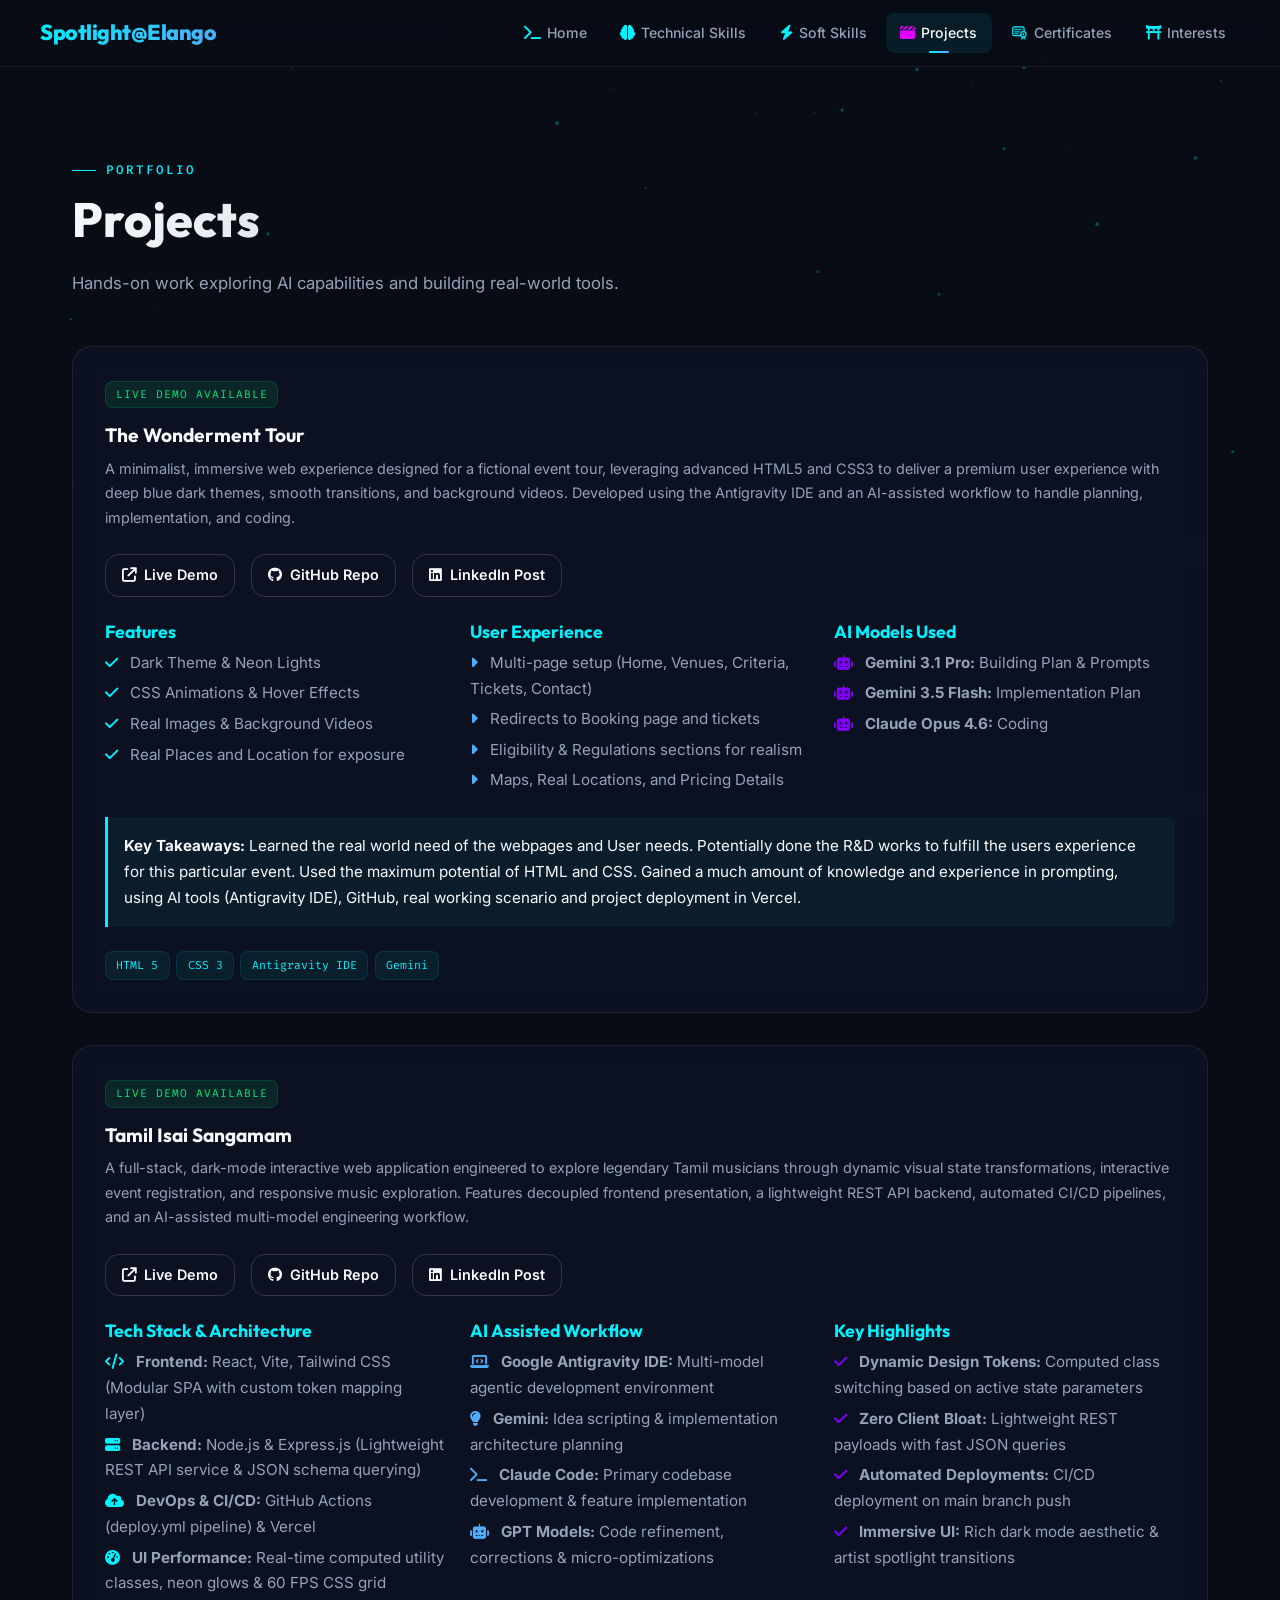
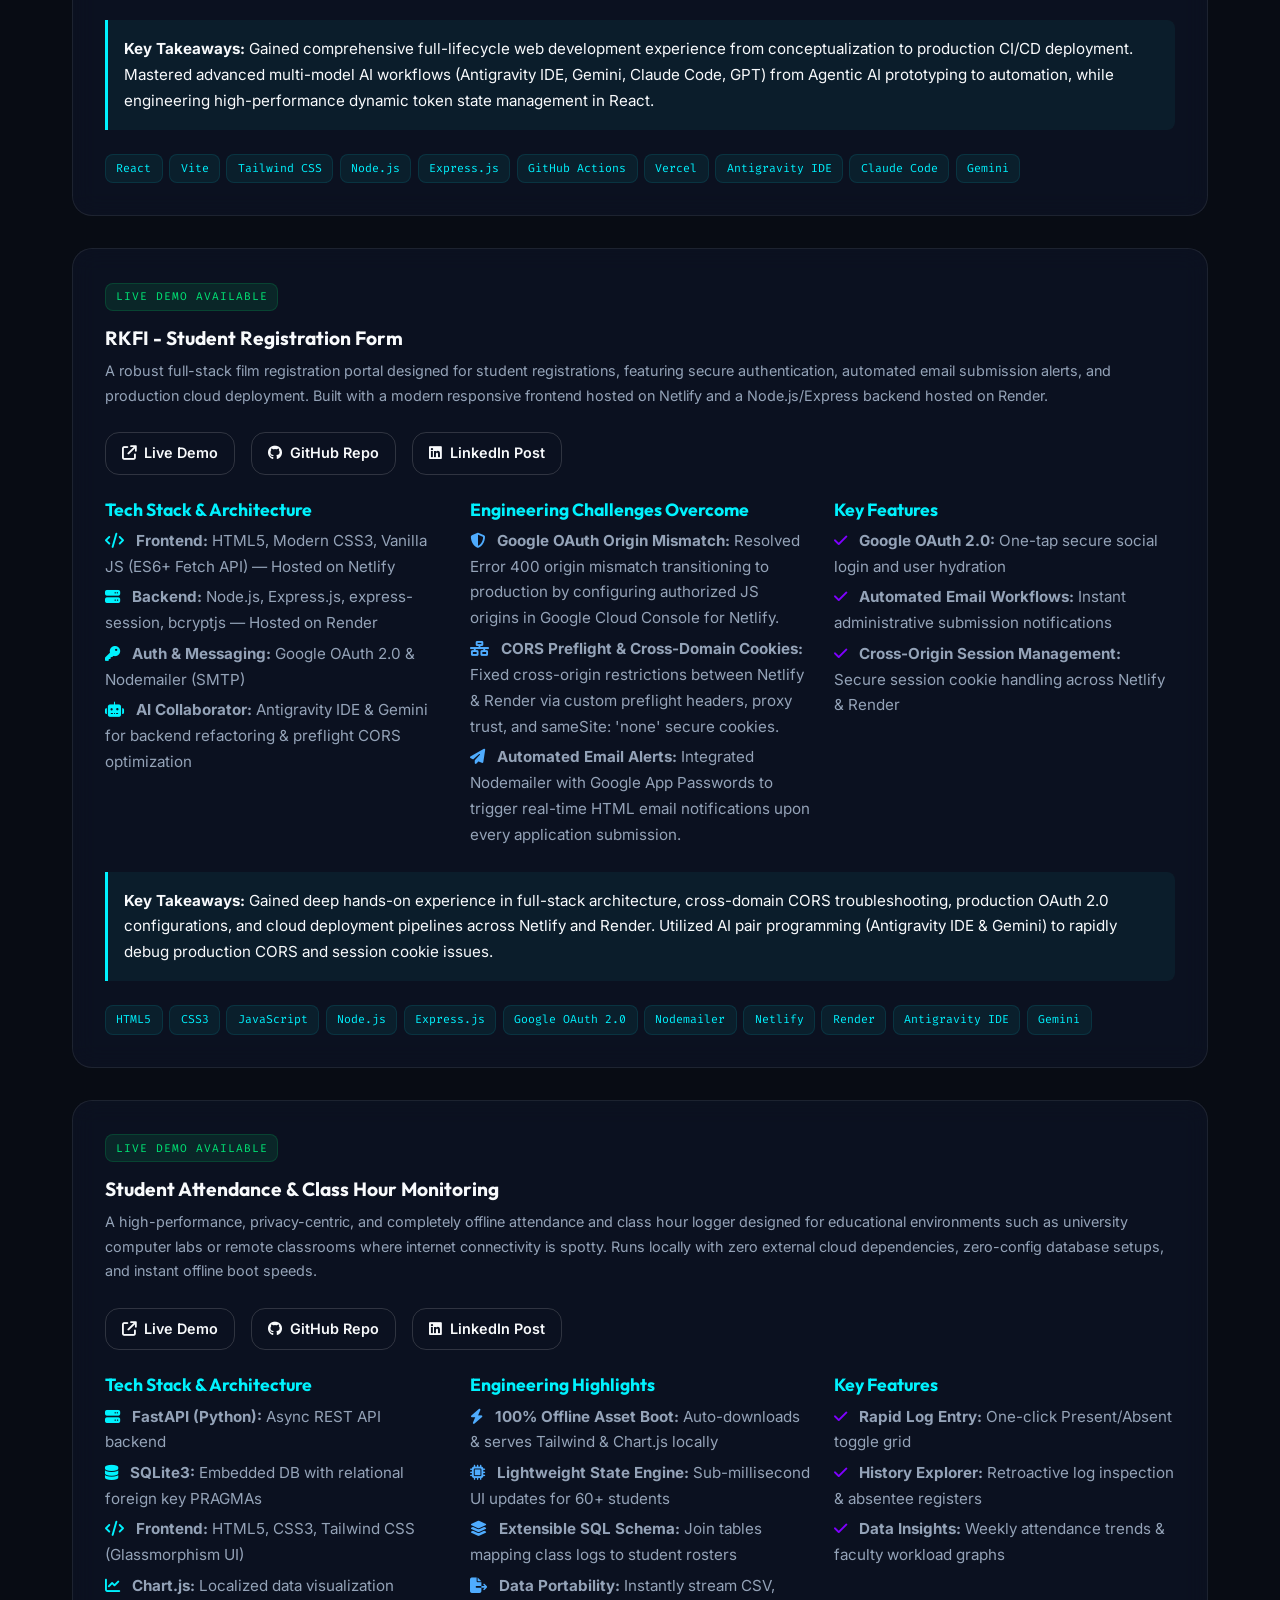
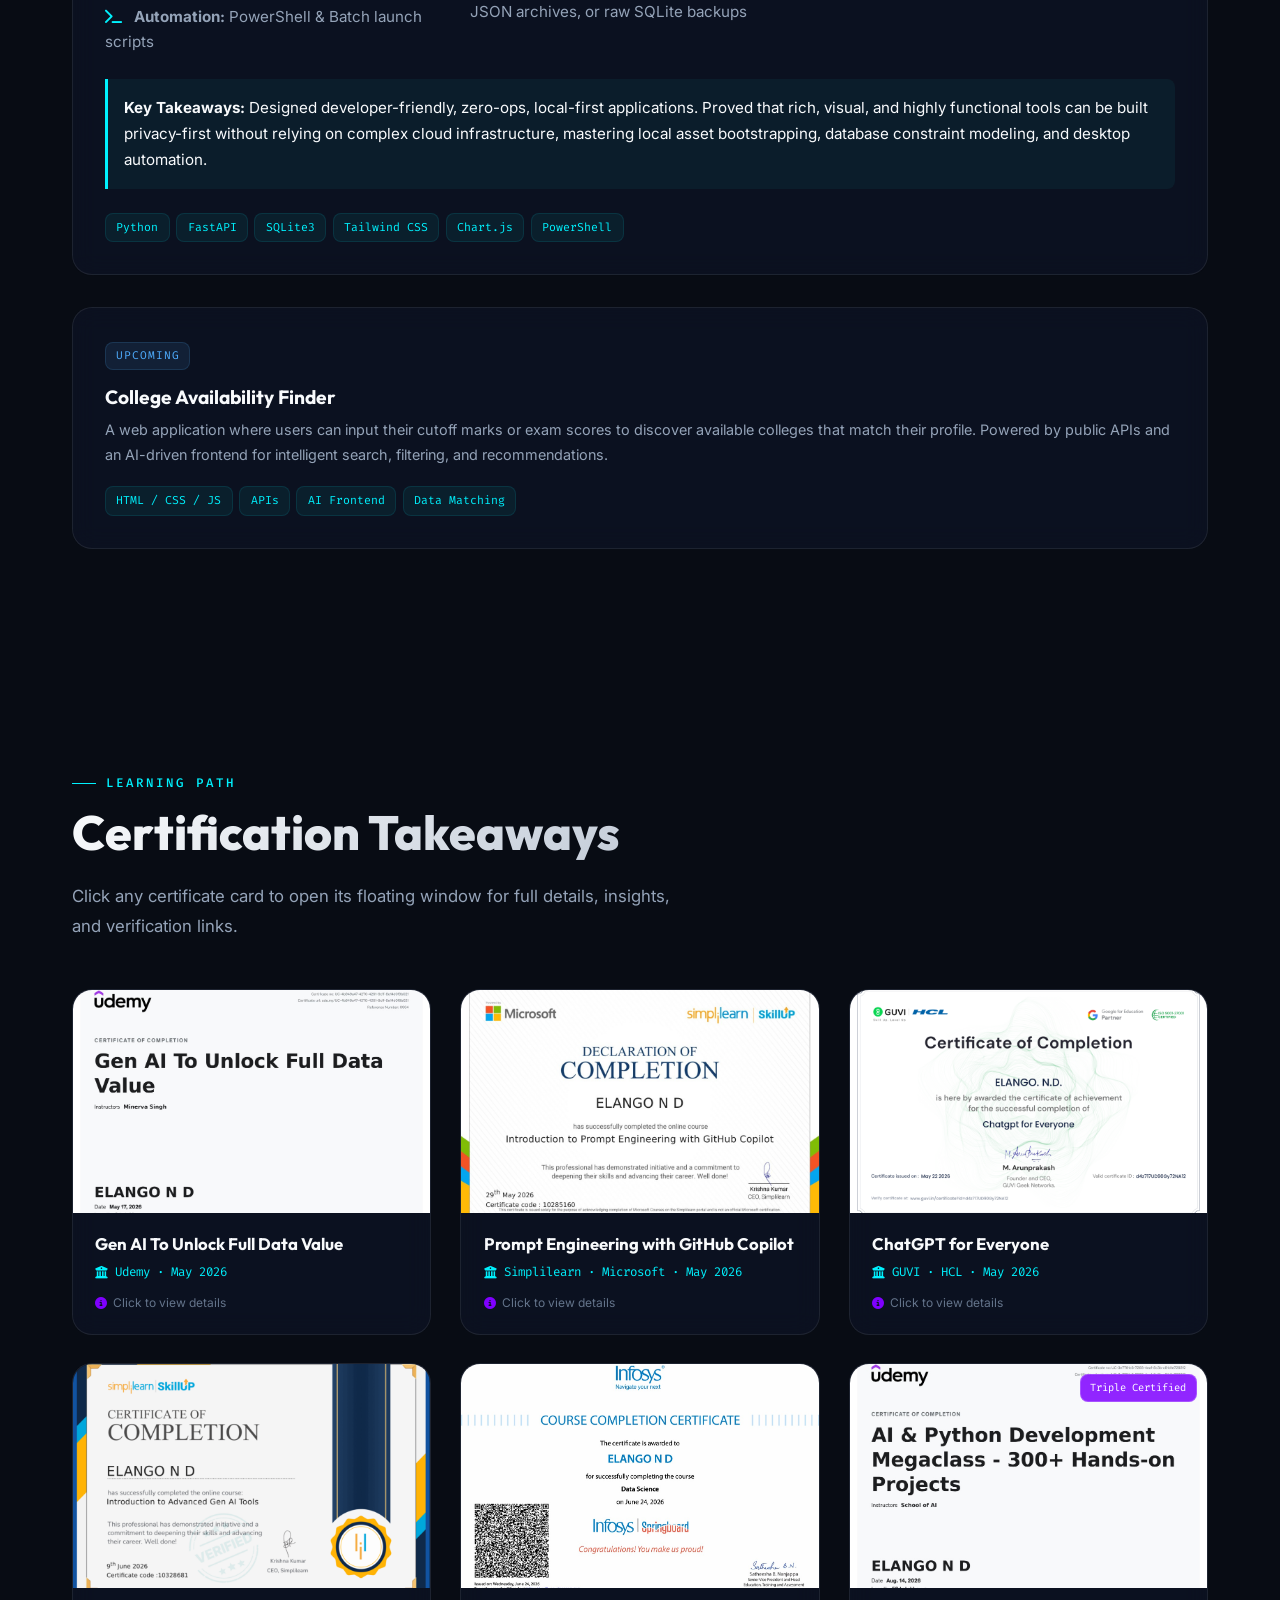
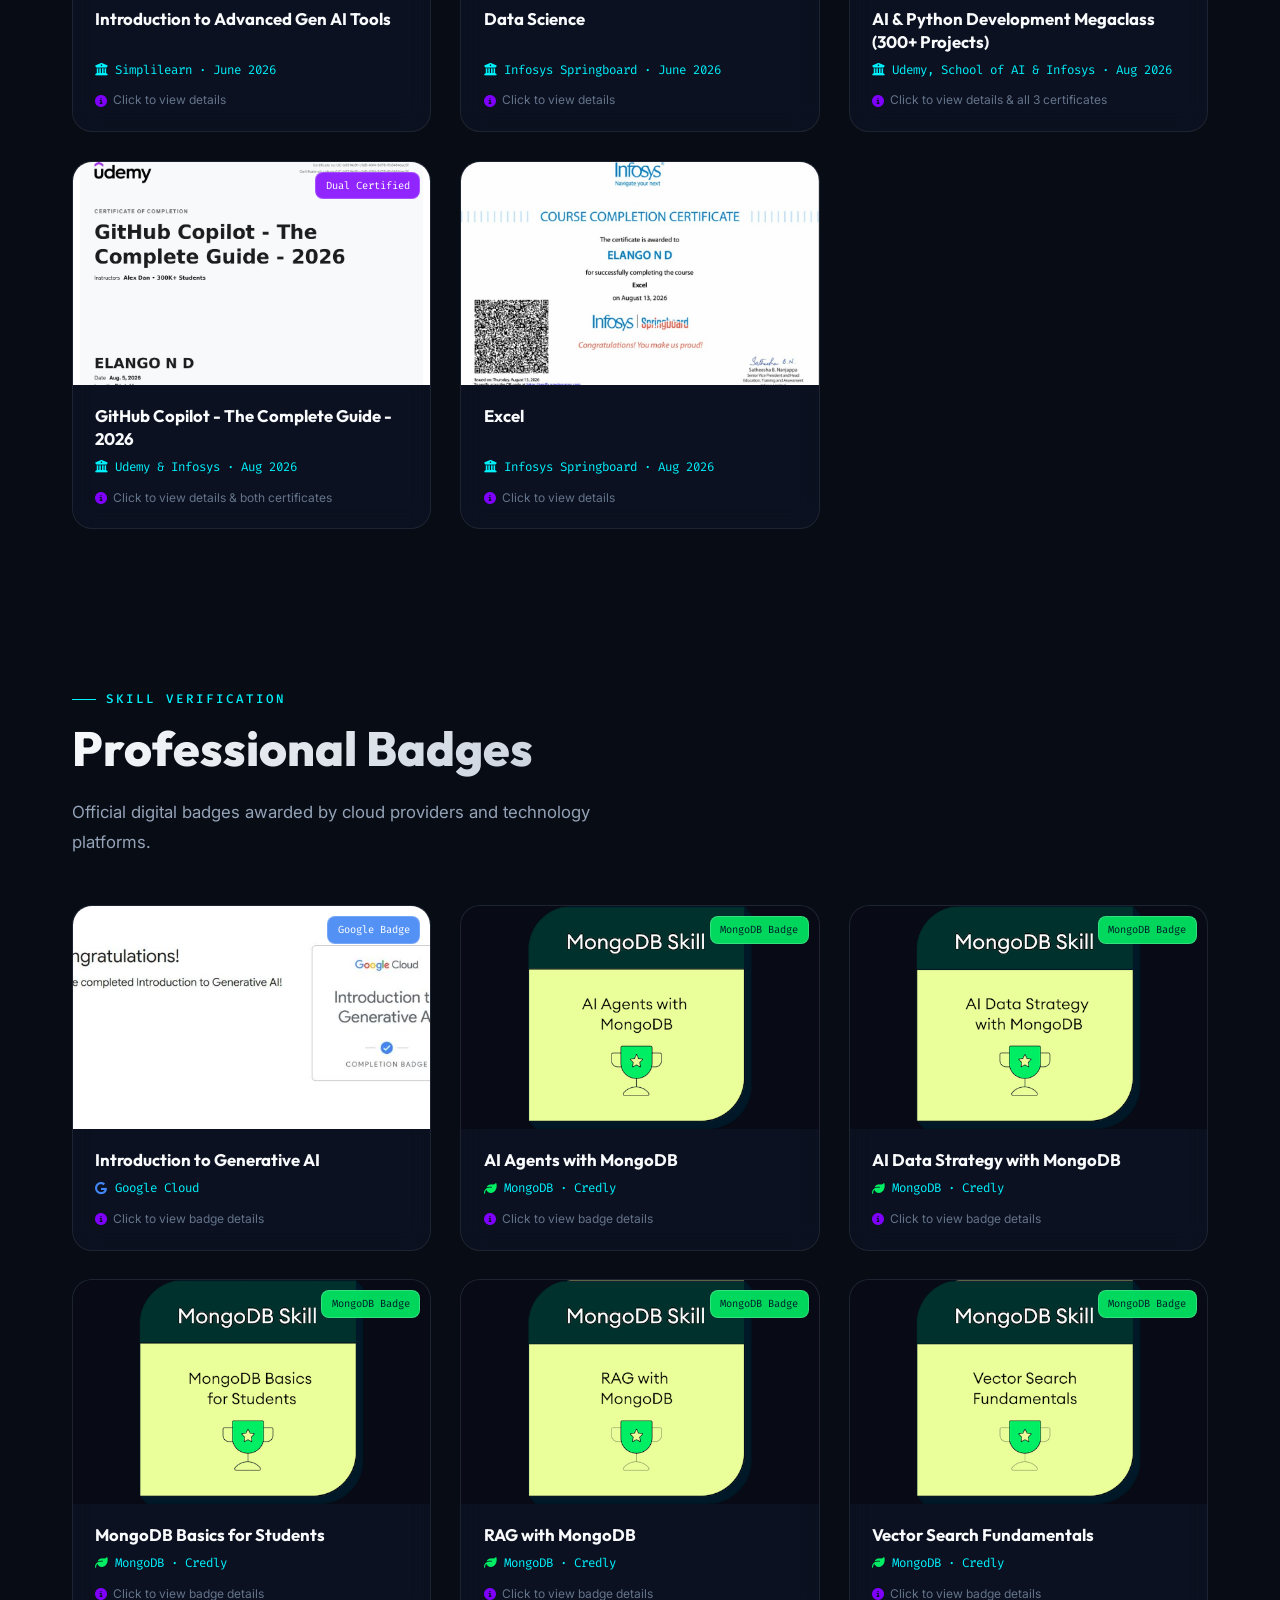
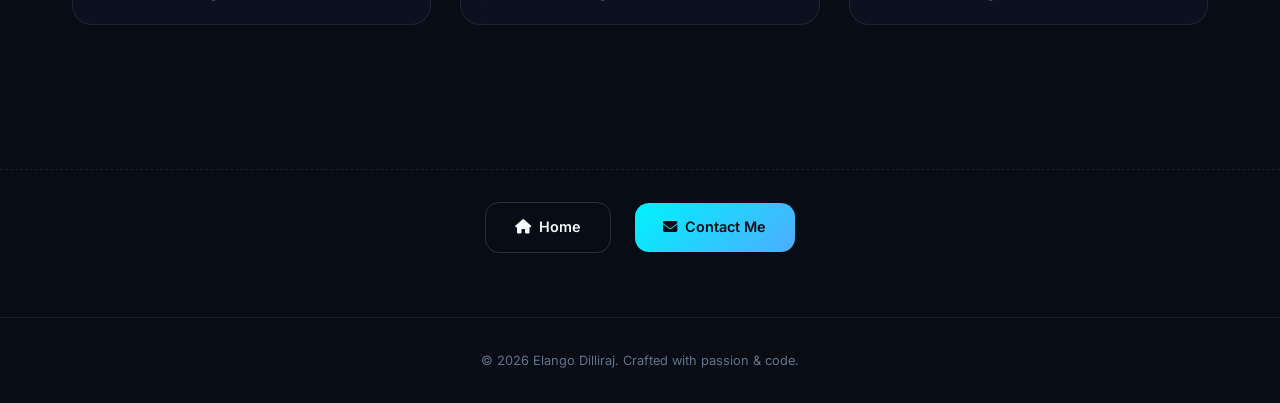
==== certifications-projects.html @ 736647d7 "Added Certifacte in the Navigation Bar" ====
<!DOCTYPE html>
<html lang="en">

<head>
  <meta charset="UTF-8" />
  <meta name="viewport" content="width=device-width, initial-scale=1.0" />
  <meta name="description"
    content="Projects and Certifications — Elango Dilliraj's AI projects and professional certification takeaways with practical implementation details." />
  <title>Projects & Certifications | Elango Dilliraj</title>
  <link rel="stylesheet" href="styles.css" />
  <link rel="stylesheet" href="https://cdnjs.cloudflare.com/ajax/libs/font-awesome/6.4.0/css/all.min.css">
  <link rel="icon" type="image/svg+xml" href="assets/favicon-cert.svg" />
</head>

<body>

  <canvas id="particle-canvas"></canvas>

  <!-- Navigation -->
  <nav class="navbar">
    <div class="nav-container">
      <a href="index.html" class="nav-logo">Spotlight@Elango</a>
      <button class="nav-toggle" id="nav-toggle" aria-label="Toggle navigation">
        <span></span><span></span><span></span>
      </button>
      <ul class="nav-links" id="nav-links">
        <li><a href="index.html"><i class="fa-solid fa-terminal"></i> Home</a></li>
        <li><a href="tech-skills.html"><i class="fa-solid fa-brain"></i> Technical Skills</a></li>
        <li><a href="soft-skills.html"><i class="fa-solid fa-bolt"></i> Soft Skills</a></li>
        <li><a href="certifications-projects.html"><i class="fa-solid fa-clapperboard"></i> Projects</a></li>
        <li><a href="certifications-projects.html#certificates"><svg class="nav-cert-logo" viewBox="0 0 24 24" fill="none" xmlns="http://www.w3.org/2000/svg" aria-hidden="true"><rect x="2.5" y="4" width="16" height="12.5" rx="2.2" fill="currentColor" fill-opacity="0.14" stroke="currentColor" stroke-width="1.6"/><path d="M5.5 8H14.5M5.5 11H11.5M5.5 13.5H9.5" stroke="currentColor" stroke-width="1.4" stroke-linecap="round" opacity="0.85"/><circle cx="17.5" cy="14.5" r="3.8" fill="#080c14" stroke="currentColor" stroke-width="1.6"/><circle cx="17.5" cy="14.5" r="1.4" fill="currentColor"/><path d="M15.8 17.8L15 21.5L17.5 20L20 21.5L19.2 17.8" fill="currentColor" fill-opacity="0.35" stroke="currentColor" stroke-width="1.3" stroke-linejoin="round"/></svg> Certificates</a></li>
        <li><a href="interests.html"><i class="fa-solid fa-torii-gate"></i> Interests</a></li>
      </ul>
    </div>
  </nav>

  <main class="main-content">

    <!-- ===== PROJECTS ===== -->
    <section class="section" id="projects">
      <p class="section-label">Portfolio</p>
      <h1 class="section-title">Projects</h1>
      <p class="section-subtitle">Hands-on work exploring AI capabilities and building real-world tools.</p>

      <div class="projects-grid">

        <div class="project-card reveal" style="grid-column: 1 / -1;">
          <span class="project-status completed">Live Demo Available</span>
          <h3>The Wonderment Tour</h3>

          <p>A minimalist, immersive web experience designed for a fictional event tour, leveraging advanced HTML5 and
            CSS3 to deliver a premium user experience with deep blue dark themes, smooth transitions, and background
            videos. Developed using the Antigravity IDE and an AI-assisted workflow to handle planning, implementation,
            and coding.</p>

          <div style="margin-top: 1.5rem; display: flex; gap: 1rem; flex-wrap: wrap;">
            <a href="https://the-wonderment-tour-arr.vercel.app/" target="_blank" rel="noopener" class="btn btn-outline"
              style="padding: 0.5rem 1rem; font-size: 0.9rem;"><i class="fa-solid fa-arrow-up-right-from-square"></i>
              Live Demo</a>
            <a href="https://github.com/ELANGO-DILLIRAJ/The-Wonerment-Tour" target="_blank" rel="noopener"
              class="btn btn-outline" style="padding: 0.5rem 1rem; font-size: 0.9rem;"><i
                class="fa-brands fa-github"></i> GitHub Repo</a>
            <a href="https://www.linkedin.com/posts/elangodilliraj_webdevelopment-artificialintelligence-gemini-activity-7479255745289428992-Qt2O?utm_source=share&utm_medium=member_desktop&rcm=ACoAAGCIdYEBs-kYfoF6ZY_gTJ-k4y1qcgc8Ato"
              target="_blank" rel="noopener" class="btn btn-outline" style="padding: 0.5rem 1rem; font-size: 0.9rem;"><i
                class="fa-brands fa-linkedin"></i> LinkedIn Post</a>
          </div>

          <div
            style="margin-top: 1.5rem; display: grid; grid-template-columns: repeat(auto-fit, minmax(250px, 1fr)); gap: 1.5rem;">
            <div>
              <h4 style="color: var(--accent-cyan); margin-bottom: 0.5rem; font-size: 1.1rem;">Features</h4>
              <ul
                style="list-style: none; padding: 0; color: var(--text-secondary); font-size: 0.95rem; display: flex; flex-direction: column; gap: 0.3rem;">
                <li><i class="fa-solid fa-check" style="color: var(--accent-cyan); margin-right: 8px;"></i> Dark Theme &
                  Neon Lights</li>
                <li><i class="fa-solid fa-check" style="color: var(--accent-cyan); margin-right: 8px;"></i> CSS
                  Animations & Hover Effects</li>
                <li><i class="fa-solid fa-check" style="color: var(--accent-cyan); margin-right: 8px;"></i> Real Images
                  & Background Videos</li>
                <li><i class="fa-solid fa-check" style="color: var(--accent-cyan); margin-right: 8px;"></i> Real Places
                  and Location for exposure</li>
              </ul>
            </div>

            <div>
              <h4 style="color: var(--accent-cyan); margin-bottom: 0.5rem; font-size: 1.1rem;">User Experience</h4>
              <ul
                style="list-style: none; padding: 0; color: var(--text-secondary); font-size: 0.95rem; display: flex; flex-direction: column; gap: 0.3rem;">
                <li><i class="fa-solid fa-caret-right" style="color: var(--accent-blue); margin-right: 8px;"></i>
                  Multi-page setup (Home, Venues, Criteria, Tickets, Contact)</li>
                <li><i class="fa-solid fa-caret-right" style="color: var(--accent-blue); margin-right: 8px;"></i>
                  Redirects to Booking page and tickets</li>
                <li><i class="fa-solid fa-caret-right" style="color: var(--accent-blue); margin-right: 8px;"></i>
                  Eligibility & Regulations sections for realism</li>
                <li><i class="fa-solid fa-caret-right" style="color: var(--accent-blue); margin-right: 8px;"></i> Maps,
                  Real Locations, and Pricing Details</li>
              </ul>
            </div>

            <div>
              <h4 style="color: var(--accent-cyan); margin-bottom: 0.5rem; font-size: 1.1rem;">AI Models Used</h4>
              <ul
                style="list-style: none; padding: 0; color: var(--text-secondary); font-size: 0.95rem; display: flex; flex-direction: column; gap: 0.3rem;">
                <li><i class="fa-solid fa-robot" style="color: var(--accent-purple); margin-right: 8px;"></i>
                  <strong>Gemini 3.1 Pro:</strong> Building Plan & Prompts
                </li>
                <li><i class="fa-solid fa-robot" style="color: var(--accent-purple); margin-right: 8px;"></i>
                  <strong>Gemini 3.5 Flash:</strong> Implementation Plan
                </li>
                <li><i class="fa-solid fa-robot" style="color: var(--accent-purple); margin-right: 8px;"></i>
                  <strong>Claude Opus 4.6:</strong> Coding
                </li>
              </ul>
            </div>
          </div>

          <div
            style="margin-top: 1.5rem; background: rgba(0,242,254,0.05); padding: 1rem; border-left: 3px solid var(--accent-cyan); border-radius: 0 var(--radius-sm) var(--radius-sm) 0;">
            <p style="margin: 0; font-size: 0.95rem; color: var(--text-primary);"><strong>Key Takeaways:</strong>
              Learned the real world need of the webpages and User needs. Potentially done the R&D works to fulfill the
              users experience for this particular event. Used the maximum potential of HTML and CSS. Gained a much
              amount of knowledge and experience in prompting, using AI tools (Antigravity IDE), GitHub, real working
              scenario and project deployment in Vercel.</p>
          </div>

          <div class="project-tech-tags" style="margin-top: 1.5rem;">
            <span>HTML 5</span>
            <span>CSS 3</span>
            <span>Antigravity IDE</span>
            <span>Gemini</span>
          </div>
        </div>

        <div class="project-card reveal" style="grid-column: 1 / -1;">
          <span class="project-status completed">Live Demo Available</span>
          <h3>Tamil Isai Sangamam</h3>

          <p>A full-stack, dark-mode interactive web application engineered to explore legendary Tamil musicians through dynamic visual state transformations, interactive event registration, and responsive music exploration. Features decoupled frontend presentation, a lightweight REST API backend, automated CI/CD pipelines, and an AI-assisted multi-model engineering workflow.</p>

          <div style="margin-top: 1.5rem; display: flex; gap: 1rem; flex-wrap: wrap;">
            <a href="https://tamil-isai-sangamam-two.vercel.app/" target="_blank" rel="noopener" class="btn btn-outline"
              style="padding: 0.5rem 1rem; font-size: 0.9rem;"><i class="fa-solid fa-arrow-up-right-from-square"></i>
              Live Demo</a>
            <a href="https://github.com/ELANGO-DILLIRAJ/Tamil-Isai-Sangamam" target="_blank" rel="noopener"
              class="btn btn-outline" style="padding: 0.5rem 1rem; font-size: 0.9rem;"><i
                class="fa-brands fa-github"></i> GitHub Repo</a>
            <a href="https://lnkd.in/p/gVMVekVk"
              target="_blank" rel="noopener" class="btn btn-outline" style="padding: 0.5rem 1rem; font-size: 0.9rem;"><i
                class="fa-brands fa-linkedin"></i> LinkedIn Post</a>
          </div>

          <div
            style="margin-top: 1.5rem; display: grid; grid-template-columns: repeat(auto-fit, minmax(250px, 1fr)); gap: 1.5rem;">
            <div>
              <h4 style="color: var(--accent-cyan); margin-bottom: 0.5rem; font-size: 1.1rem;">Tech Stack & Architecture</h4>
              <ul
                style="list-style: none; padding: 0; color: var(--text-secondary); font-size: 0.95rem; display: flex; flex-direction: column; gap: 0.3rem;">
                <li><i class="fa-solid fa-code" style="color: var(--accent-cyan); margin-right: 8px;"></i>
                  <strong>Frontend:</strong> React, Vite, Tailwind CSS (Modular SPA with custom token mapping layer)
                </li>
                <li><i class="fa-solid fa-server" style="color: var(--accent-cyan); margin-right: 8px;"></i>
                  <strong>Backend:</strong> Node.js & Express.js (Lightweight REST API service & JSON schema querying)
                </li>
                <li><i class="fa-solid fa-cloud-arrow-up" style="color: var(--accent-cyan); margin-right: 8px;"></i>
                  <strong>DevOps & CI/CD:</strong> GitHub Actions (deploy.yml pipeline) & Vercel
                </li>
                <li><i class="fa-solid fa-gauge-high" style="color: var(--accent-cyan); margin-right: 8px;"></i>
                  <strong>UI Performance:</strong> Real-time computed utility classes, neon glows & 60 FPS CSS grid
                </li>
              </ul>
            </div>

            <div>
              <h4 style="color: var(--accent-cyan); margin-bottom: 0.5rem; font-size: 1.1rem;">AI Assisted Workflow</h4>
              <ul
                style="list-style: none; padding: 0; color: var(--text-secondary); font-size: 0.95rem; display: flex; flex-direction: column; gap: 0.3rem;">
                <li><i class="fa-solid fa-laptop-code" style="color: var(--accent-blue); margin-right: 8px;"></i>
                  <strong>Google Antigravity IDE:</strong> Multi-model agentic development environment
                </li>
                <li><i class="fa-solid fa-lightbulb" style="color: var(--accent-blue); margin-right: 8px;"></i>
                  <strong>Gemini:</strong> Idea scripting & implementation architecture planning
                </li>
                <li><i class="fa-solid fa-terminal" style="color: var(--accent-blue); margin-right: 8px;"></i>
                  <strong>Claude Code:</strong> Primary codebase development & feature implementation
                </li>
                <li><i class="fa-solid fa-robot" style="color: var(--accent-blue); margin-right: 8px;"></i>
                  <strong>GPT Models:</strong> Code refinement, corrections & micro-optimizations
                </li>
              </ul>
            </div>

            <div>
              <h4 style="color: var(--accent-cyan); margin-bottom: 0.5rem; font-size: 1.1rem;">Key Highlights</h4>
              <ul
                style="list-style: none; padding: 0; color: var(--text-secondary); font-size: 0.95rem; display: flex; flex-direction: column; gap: 0.3rem;">
                <li><i class="fa-solid fa-check" style="color: var(--accent-purple); margin-right: 8px;"></i>
                  <strong>Dynamic Design Tokens:</strong> Computed class switching based on active state parameters
                </li>
                <li><i class="fa-solid fa-check" style="color: var(--accent-purple); margin-right: 8px;"></i>
                  <strong>Zero Client Bloat:</strong> Lightweight REST payloads with fast JSON queries
                </li>
                <li><i class="fa-solid fa-check" style="color: var(--accent-purple); margin-right: 8px;"></i>
                  <strong>Automated Deployments:</strong> CI/CD deployment on main branch push
                </li>
                <li><i class="fa-solid fa-check" style="color: var(--accent-purple); margin-right: 8px;"></i>
                  <strong>Immersive UI:</strong> Rich dark mode aesthetic & artist spotlight transitions
                </li>
              </ul>
            </div>
          </div>

          <div
            style="margin-top: 1.5rem; background: rgba(0,242,254,0.05); padding: 1rem; border-left: 3px solid var(--accent-cyan); border-radius: 0 var(--radius-sm) var(--radius-sm) 0;">
            <p style="margin: 0; font-size: 0.95rem; color: var(--text-primary);"><strong>Key Takeaways:</strong>
              Gained comprehensive full-lifecycle web development experience from conceptualization to production CI/CD deployment. Mastered advanced multi-model AI workflows (Antigravity IDE, Gemini, Claude Code, GPT) from Agentic AI prototyping to automation, while engineering high-performance dynamic token state management in React.</p>
          </div>

          <div class="project-tech-tags" style="margin-top: 1.5rem;">
            <span>React</span>
            <span>Vite</span>
            <span>Tailwind CSS</span>
            <span>Node.js</span>
            <span>Express.js</span>
            <span>GitHub Actions</span>
            <span>Vercel</span>
            <span>Antigravity IDE</span>
            <span>Claude Code</span>
            <span>Gemini</span>
          </div>
        </div>

        <div class="project-card reveal" style="grid-column: 1 / -1;">
          <span class="project-status completed">Live Demo Available</span>
          <h3>RKFI - Student Registration Form</h3>

          <p>A robust full-stack film registration portal designed for student registrations, featuring secure
            authentication, automated email submission alerts, and production cloud deployment. Built with a modern
            responsive frontend hosted on Netlify and a Node.js/Express backend hosted on Render.</p>

          <div style="margin-top: 1.5rem; display: flex; gap: 1rem; flex-wrap: wrap;">
            <a href="https://rkfi-film-registration.netlify.app/" target="_blank" rel="noopener" class="btn btn-outline"
              style="padding: 0.5rem 1rem; font-size: 0.9rem;"><i class="fa-solid fa-arrow-up-right-from-square"></i>
              Live Demo</a>
            <a href="https://github.com/ELANGO-DILLIRAJ/FILM-REGISTRATION-FORM" target="_blank" rel="noopener"
              class="btn btn-outline" style="padding: 0.5rem 1rem; font-size: 0.9rem;"><i
                class="fa-brands fa-github"></i> GitHub Repo</a>
            <a href="https://lnkd.in/p/gtvPkv8b" target="_blank" rel="noopener" class="btn btn-outline"
              style="padding: 0.5rem 1rem; font-size: 0.9rem;"><i class="fa-brands fa-linkedin"></i> LinkedIn Post</a>
          </div>

          <div
            style="margin-top: 1.5rem; display: grid; grid-template-columns: repeat(auto-fit, minmax(250px, 1fr)); gap: 1.5rem;">
            <div>
              <h4 style="color: var(--accent-cyan); margin-bottom: 0.5rem; font-size: 1.1rem;">Tech Stack & Architecture
              </h4>
              <ul
                style="list-style: none; padding: 0; color: var(--text-secondary); font-size: 0.95rem; display: flex; flex-direction: column; gap: 0.3rem;">
                <li><i class="fa-solid fa-code" style="color: var(--accent-cyan); margin-right: 8px;"></i>
                  <strong>Frontend:</strong> HTML5, Modern CSS3, Vanilla JS (ES6+ Fetch API) — Hosted on Netlify
                </li>
                <li><i class="fa-solid fa-server" style="color: var(--accent-cyan); margin-right: 8px;"></i>
                  <strong>Backend:</strong> Node.js, Express.js, express-session, bcryptjs — Hosted on Render
                </li>
                <li><i class="fa-solid fa-key" style="color: var(--accent-cyan); margin-right: 8px;"></i>
                  <strong>Auth & Messaging:</strong> Google OAuth 2.0 & Nodemailer (SMTP)
                </li>
                <li><i class="fa-solid fa-robot" style="color: var(--accent-cyan); margin-right: 8px;"></i>
                  <strong>AI Collaborator:</strong> Antigravity IDE & Gemini for backend refactoring & preflight CORS
                  optimization
                </li>
              </ul>
            </div>

            <div>
              <h4 style="color: var(--accent-cyan); margin-bottom: 0.5rem; font-size: 1.1rem;">Engineering Challenges
                Overcome</h4>
              <ul
                style="list-style: none; padding: 0; color: var(--text-secondary); font-size: 0.95rem; display: flex; flex-direction: column; gap: 0.3rem;">
                <li><i class="fa-solid fa-shield-halved" style="color: var(--accent-blue); margin-right: 8px;"></i>
                  <strong>Google OAuth Origin Mismatch:</strong> Resolved Error 400 origin mismatch transitioning to
                  production by configuring authorized JS origins in Google Cloud Console for Netlify.
                </li>
                <li><i class="fa-solid fa-network-wired" style="color: var(--accent-blue); margin-right: 8px;"></i>
                  <strong>CORS Preflight & Cross-Domain Cookies:</strong> Fixed cross-origin restrictions between
                  Netlify & Render via custom preflight headers, proxy trust, and sameSite: 'none' secure cookies.
                </li>
                <li><i class="fa-solid fa-paper-plane" style="color: var(--accent-blue); margin-right: 8px;"></i>
                  <strong>Automated Email Alerts:</strong> Integrated Nodemailer with Google App Passwords to trigger
                  real-time HTML email notifications upon every application submission.
                </li>
              </ul>
            </div>

            <div>
              <h4 style="color: var(--accent-cyan); margin-bottom: 0.5rem; font-size: 1.1rem;">Key Features</h4>
              <ul
                style="list-style: none; padding: 0; color: var(--text-secondary); font-size: 0.95rem; display: flex; flex-direction: column; gap: 0.3rem;">
                <li><i class="fa-solid fa-check" style="color: var(--accent-purple); margin-right: 8px;"></i>
                  <strong>Google OAuth 2.0:</strong> One-tap secure social login and user hydration
                </li>
                <li><i class="fa-solid fa-check" style="color: var(--accent-purple); margin-right: 8px;"></i>
                  <strong>Automated Email Workflows:</strong> Instant administrative submission notifications
                </li>
                <li><i class="fa-solid fa-check" style="color: var(--accent-purple); margin-right: 8px;"></i>
                  <strong>Cross-Origin Session Management:</strong> Secure session cookie handling across Netlify &
                  Render
                </li>
              </ul>
            </div>
          </div>

          <div
            style="margin-top: 1.5rem; background: rgba(0,242,254,0.05); padding: 1rem; border-left: 3px solid var(--accent-cyan); border-radius: 0 var(--radius-sm) var(--radius-sm) 0;">
            <p style="margin: 0; font-size: 0.95rem; color: var(--text-primary);"><strong>Key Takeaways:</strong>
              Gained deep hands-on experience in full-stack architecture, cross-domain CORS troubleshooting, production
              OAuth 2.0 configurations, and cloud deployment pipelines across Netlify and Render. Utilized AI pair
              programming (Antigravity IDE & Gemini) to rapidly debug production CORS and session cookie issues.</p>
          </div>

          <div class="project-tech-tags" style="margin-top: 1.5rem;">
            <span>HTML5</span>
            <span>CSS3</span>
            <span>JavaScript</span>
            <span>Node.js</span>
            <span>Express.js</span>
            <span>Google OAuth 2.0</span>
            <span>Nodemailer</span>
            <span>Netlify</span>
            <span>Render</span>
            <span>Antigravity IDE</span>
            <span>Gemini</span>
          </div>
        </div>

        <div class="project-card reveal" style="grid-column: 1 / -1;">
          <span class="project-status completed">Live Demo Available</span>
          <h3>Student Attendance & Class Hour Monitoring</h3>

          <p>A high-performance, privacy-centric, and completely offline attendance and class hour logger designed
            for educational environments such as university computer labs or remote classrooms where internet
            connectivity is spotty. Runs locally with zero external cloud dependencies, zero-config database setups, and
            instant offline boot speeds.</p>

          <div style="margin-top: 1.5rem; display: flex; gap: 1rem; flex-wrap: wrap;">
            <a href="https://student-monitoring-navy.vercel.app/" target="_blank" rel="noopener" class="btn btn-outline"
              style="padding: 0.5rem 1rem; font-size: 0.9rem;"><i class="fa-solid fa-arrow-up-right-from-square"></i>
              Live Demo</a>
            <a href="https://github.com/ELANGO-DILLIRAJ/Student-Attendance-Tracker" target="_blank" rel="noopener"
              class="btn btn-outline" style="padding: 0.5rem 1rem; font-size: 0.9rem;"><i
                class="fa-brands fa-github"></i> GitHub Repo</a>
            <a href="https://lnkd.in/p/g-PJ8BZr" target="_blank" rel="noopener" class="btn btn-outline"
              style="padding: 0.5rem 1rem; font-size: 0.9rem;"><i class="fa-brands fa-linkedin"></i> LinkedIn Post</a>
          </div>

          <div
            style="margin-top: 1.5rem; display: grid; grid-template-columns: repeat(auto-fit, minmax(250px, 1fr)); gap: 1.5rem;">
            <div>
              <h4 style="color: var(--accent-cyan); margin-bottom: 0.5rem; font-size: 1.1rem;">Tech Stack & Architecture
              </h4>
              <ul
                style="list-style: none; padding: 0; color: var(--text-secondary); font-size: 0.95rem; display: flex; flex-direction: column; gap: 0.3rem;">
                <li><i class="fa-solid fa-server" style="color: var(--accent-cyan); margin-right: 8px;"></i>
                  <strong>FastAPI (Python):</strong> Async REST API backend
                </li>
                <li><i class="fa-solid fa-database" style="color: var(--accent-cyan); margin-right: 8px;"></i>
                  <strong>SQLite3:</strong> Embedded DB with relational foreign key PRAGMAs
                </li>
                <li><i class="fa-solid fa-code" style="color: var(--accent-cyan); margin-right: 8px;"></i>
                  <strong>Frontend:</strong> HTML5, CSS3, Tailwind CSS (Glassmorphism UI)
                </li>
                <li><i class="fa-solid fa-chart-line" style="color: var(--accent-cyan); margin-right: 8px;"></i>
                  <strong>Chart.js:</strong> Localized data visualization
                </li>
                <li><i class="fa-solid fa-terminal" style="color: var(--accent-cyan); margin-right: 8px;"></i>
                  <strong>Automation:</strong> PowerShell & Batch launch scripts
                </li>
              </ul>
            </div>

            <div>
              <h4 style="color: var(--accent-cyan); margin-bottom: 0.5rem; font-size: 1.1rem;">Engineering Highlights
              </h4>
              <ul
                style="list-style: none; padding: 0; color: var(--text-secondary); font-size: 0.95rem; display: flex; flex-direction: column; gap: 0.3rem;">
                <li><i class="fa-solid fa-bolt" style="color: var(--accent-blue); margin-right: 8px;"></i> <strong>100%
                    Offline Asset Boot:</strong> Auto-downloads & serves Tailwind & Chart.js locally</li>
                <li><i class="fa-solid fa-microchip" style="color: var(--accent-blue); margin-right: 8px;"></i>
                  <strong>Lightweight State Engine:</strong> Sub-millisecond UI updates for 60+ students
                </li>
                <li><i class="fa-solid fa-layer-group" style="color: var(--accent-blue); margin-right: 8px;"></i>
                  <strong>Extensible SQL Schema:</strong> Join tables mapping class logs to student rosters
                </li>
                <li><i class="fa-solid fa-file-export" style="color: var(--accent-blue); margin-right: 8px;"></i>
                  <strong>Data Portability:</strong> Instantly stream CSV, JSON archives, or raw SQLite backups
                </li>
              </ul>
            </div>

            <div>
              <h4 style="color: var(--accent-cyan); margin-bottom: 0.5rem; font-size: 1.1rem;">Key Features</h4>
              <ul
                style="list-style: none; padding: 0; color: var(--text-secondary); font-size: 0.95rem; display: flex; flex-direction: column; gap: 0.3rem;">
                <li><i class="fa-solid fa-check" style="color: var(--accent-purple); margin-right: 8px;"></i>
                  <strong>Rapid Log Entry:</strong> One-click Present/Absent toggle grid
                </li>
                <li><i class="fa-solid fa-check" style="color: var(--accent-purple); margin-right: 8px;"></i>
                  <strong>History Explorer:</strong> Retroactive log inspection & absentee registers
                </li>
                <li><i class="fa-solid fa-check" style="color: var(--accent-purple); margin-right: 8px;"></i>
                  <strong>Data Insights:</strong> Weekly attendance trends & faculty workload graphs
                </li>
              </ul>
            </div>
          </div>

          <div
            style="margin-top: 1.5rem; background: rgba(0,242,254,0.05); padding: 1rem; border-left: 3px solid var(--accent-cyan); border-radius: 0 var(--radius-sm) var(--radius-sm) 0;">
            <p style="margin: 0; font-size: 0.95rem; color: var(--text-primary);"><strong>Key Takeaways:</strong>
              Designed developer-friendly, zero-ops, local-first applications. Proved that rich, visual, and highly
              functional tools can be built privacy-first without relying on complex cloud infrastructure, mastering
              local asset bootstrapping, database constraint modeling, and desktop automation.</p>
          </div>

          <div class="project-tech-tags" style="margin-top: 1.5rem;">
            <span>Python</span>
            <span>FastAPI</span>
            <span>SQLite3</span>
            <span>Tailwind CSS</span>
            <span>Chart.js</span>
            <span>PowerShell</span>
          </div>
        </div>

        <div class="project-card reveal" style="grid-column: 1 / -1;">
          <span class="project-status upcoming">Upcoming</span>
          <h3>College Availability Finder</h3>
          <p>A web application where users can input their cutoff marks or exam scores to discover available colleges
            that match their profile. Powered by public APIs and an AI-driven frontend for intelligent search,
            filtering, and recommendations.</p>
          <div class="project-tech-tags">
            <span>HTML / CSS / JS</span>
            <span>APIs</span>
            <span>AI Frontend</span>
            <span>Data Matching</span>
          </div>
        </div>

      </div>
    </section>

    <!-- ===== CERTIFICATIONS GRID & FLOATING WINDOW ===== -->
    <section class="section" id="certificates">
      <p class="section-label">Learning Path</p>
      <h2 class="section-title">Certification Takeaways</h2>
      <p class="section-subtitle">Click any certificate card to open its floating window for full details, insights, and
        verification links.</p>

      <div class="cert-3col-grid">

        <!-- Cert Card 1 -->
        <div class="cert-card reveal" id="cert-1">
          <div class="cert-card-img-wrap">
            <img src="assets/certificates/udemy-genai.jpg" alt="Gen AI To Unlock Full Data Value — Udemy" />
          </div>
          <div class="cert-card-info">
            <h4 class="cert-card-title">Gen AI To Unlock Full Data Value</h4>
            <div class="cert-card-meta"><i class="fa-solid fa-building-columns"></i> Udemy · May 2026</div>
            <div class="cert-card-hint"><i class="fa-solid fa-circle-info"></i> Click to view details</div>
          </div>
          <!-- Modal content template -->
          <div class="cert-card-modal-content" style="display: none;">
            <div class="cert-modal-images">
              <img src="assets/certificates/udemy-genai.jpg" alt="Gen AI To Unlock Full Data Value — Udemy" />
            </div>
            <div class="cert-modal-details">
              <h3 class="cert-modal-title">Gen AI To Unlock Full Data Value</h3>
              <p class="cert-modal-org">Udemy · Minerva Singh · May 2026</p>
              <p><strong>Course Demand:</strong> With enterprises rapidly adopting GenAI for data-driven decision
                making, professionals who can leverage AI for data extraction, transformation, and synthesis are in high
                demand across analytics, consulting, and product teams.</p>
              <p><strong>Why I Learnt This:</strong> I wanted to move beyond basic AI text generation and understand how
                to use GenAI as a powerful data tool — extracting insights from unstructured sources and automating
                analytical workflows.</p>
              <p class="purple"><strong>Key Takeaway:</strong> Learned core strategies for using Generative AI to
                extract, transform, and synthesize data at scale — moving beyond simple text generation to data-centric
                AI workflows.</p>
              <p><strong>Practical Implementation:</strong> Applied prompt-based data synthesis techniques to aggregate
                and summarize research data, automate report generation, and build structured outputs from unstructured
                inputs in academic projects.</p>
              <div class="cert-modal-verify">
                <a href="https://www.udemy.com/certificate/UC-4b949a47-4270-4261-9cff-8e14d0f9b021/" target="_blank"
                  rel="noopener" class="btn btn-outline verify-link">🔗 Verify Certificate</a>
              </div>
            </div>
          </div>
        </div>

        <!-- Cert Card 2 -->
        <div class="cert-card reveal" id="cert-2">
          <div class="cert-card-img-wrap">
            <img src="assets/certificates/simplilearn-copilot.jpg"
              alt="Prompt Engineering with GitHub Copilot — Simplilearn" />
          </div>
          <div class="cert-card-info">
            <h4 class="cert-card-title">Prompt Engineering with GitHub Copilot</h4>
            <div class="cert-card-meta"><i class="fa-solid fa-building-columns"></i> Simplilearn · Microsoft · May 2026
            </div>
            <div class="cert-card-hint"><i class="fa-solid fa-circle-info"></i> Click to view details</div>
          </div>
          <div class="cert-card-modal-content" style="display: none;">
            <div class="cert-modal-images">
              <img src="assets/certificates/simplilearn-copilot.jpg"
                alt="Prompt Engineering with GitHub Copilot — Simplilearn" />
            </div>
            <div class="cert-modal-details">
              <h3 class="cert-modal-title">Introduction to Prompt Engineering with GitHub Copilot</h3>
              <p class="cert-modal-org">Simplilearn SkillUp · Microsoft · May 2026 · Code: 10285160</p>
              <p><strong>Course Demand:</strong> AI-assisted development tools like GitHub Copilot are becoming
                essential in software engineering. Companies seek developers who can effectively prompt and collaborate
                with AI coding assistants to boost productivity.</p>
              <p><strong>Why I Learnt This:</strong> As someone building projects and exploring AI, I wanted to master
                the art of communicating with AI coding tools to write better, faster, and more reliable code.</p>
              <p class="purple"><strong>Key Takeaway:</strong> Mastered AI-assisted pair programming — understanding how
                to write effective prompts that make GitHub Copilot generate accurate, context-aware code completions
                and full function implementations.</p>
              <p><strong>Practical Implementation:</strong> Significantly accelerated software development cycles by
                using Copilot for boilerplate generation, bug fixes, refactoring suggestions, and writing test cases
                during project builds.</p>
              <div class="cert-modal-verify">
                <a href="https://simpli-web.app.link/e/fLNx4iRKx3b" target="_blank" rel="noopener"
                  class="btn btn-outline verify-link">🔗 Verify Certificate</a>
              </div>
            </div>
          </div>
        </div>

        <!-- Cert Card 3 -->
        <div class="cert-card reveal" id="cert-3">
          <div class="cert-card-img-wrap">
            <img src="assets/certificates/guvi-chatgpt.png" alt="ChatGPT for Everyone — GUVI" />
          </div>
          <div class="cert-card-info">
            <h4 class="cert-card-title">ChatGPT for Everyone</h4>
            <div class="cert-card-meta"><i class="fa-solid fa-building-columns"></i> GUVI · HCL · May 2026</div>
            <div class="cert-card-hint"><i class="fa-solid fa-circle-info"></i> Click to view details</div>
          </div>
          <div class="cert-card-modal-content" style="display: none;">
            <div class="cert-modal-images">
              <img src="assets/certificates/guvi-chatgpt.png" alt="ChatGPT for Everyone — GUVI" />
            </div>
            <div class="cert-modal-details">
              <h3 class="cert-modal-title">ChatGPT for Everyone</h3>
              <p class="cert-modal-org">GUVI · HCL · Google for Education · May 2026 · ID: d4z717UD90Gy72NA12</p>
              <p><strong>Course Demand:</strong> ChatGPT has become the most widely-used AI tool globally. Understanding
                how to leverage conversational AI for productivity, automation, and creative tasks is a must-have skill
                across every field.</p>
              <p><strong>Why I Learnt This:</strong> I wanted a structured understanding of how LLMs like ChatGPT
                actually work under the hood — from query processing to context management — so I could use them more
                effectively.</p>
              <p class="purple"><strong>Key Takeaway:</strong> Gained a thorough understanding of conversational AI
                mechanics — how large language models process queries, maintain context, and generate human-like
                responses across diverse use cases.</p>
              <p><strong>Practical Implementation:</strong> Deployed ChatGPT-driven workflows for automating repetitive
                tasks, building custom chat configurations for study assistance, and creating structured Q&A pipelines
                for research.</p>
              <div class="cert-modal-verify">
                <a href="https://www.guvi.in/certificate?id=d4z717UD90Gy72NA12" target="_blank" rel="noopener"
                  class="btn btn-outline verify-link">🔗 Verify Certificate</a>
              </div>
            </div>
          </div>
        </div>

        <!-- Cert Card 4 -->
        <div class="cert-card reveal" id="cert-4">
          <div class="cert-card-img-wrap">
            <img src="assets/certificates/simplilearn-adv-genai.png"
              alt="Introduction to Advanced Gen AI Tools — Simplilearn" />
          </div>
          <div class="cert-card-info">
            <h4 class="cert-card-title">Introduction to Advanced Gen AI Tools</h4>
            <div class="cert-card-meta"><i class="fa-solid fa-building-columns"></i> Simplilearn · June 2026</div>
            <div class="cert-card-hint"><i class="fa-solid fa-circle-info"></i> Click to view details</div>
          </div>
          <div class="cert-card-modal-content" style="display: none;">
            <div class="cert-modal-images">
              <img src="assets/certificates/simplilearn-adv-genai.png"
                alt="Introduction to Advanced Gen AI Tools — Simplilearn" />
            </div>
            <div class="cert-modal-details">
              <h3 class="cert-modal-title">Introduction to Advanced Gen AI Tools</h3>
              <p class="cert-modal-org">Simplilearn SkillUp · June 2026 · Code: 10328681</p>
              <p><strong>Course Demand:</strong> The GenAI landscape evolves rapidly. Professionals who can evaluate and
                compare multiple AI tools — knowing when to use which — are invaluable for teams building AI-integrated
                products and workflows.</p>
              <p><strong>Why I Learnt This:</strong> After learning individual tools, I wanted to develop a bird's-eye
                view of the entire GenAI ecosystem so I could make informed decisions about which tool fits which task
                best.</p>
              <p class="purple"><strong>Key Takeaway:</strong> Developed the ability to evaluate and compare frontier
                GenAI applications across text, image, and code generation domains — understanding their strengths,
                limitations, and optimal use cases.</p>
              <p><strong>Practical Implementation:</strong> Used comparative analysis to select the best AI toolchain
                for specific tasks — choosing Gemini for creative writing, Copilot for coding, and specialized tools for
                data visualization in projects.</p>
              <div class="cert-modal-verify">
                <a href="https://simpli-web.app.link/e/EhqVFyiVP3b" target="_blank" rel="noopener"
                  class="btn btn-outline verify-link">🔗 Verify Certificate</a>
              </div>
            </div>
          </div>
        </div>

        <!-- Cert Card 6 -->
        <div class="cert-card reveal" id="cert-6">
          <div class="cert-card-img-wrap">
            <img src="assets/certificates/infosys-datascience.jpg" alt="Data Science — Infosys Springboard" />
          </div>
          <div class="cert-card-info">
            <h4 class="cert-card-title">Data Science</h4>
            <div class="cert-card-meta"><i class="fa-solid fa-building-columns"></i> Infosys Springboard · June 2026
            </div>
            <div class="cert-card-hint"><i class="fa-solid fa-circle-info"></i> Click to view details</div>
          </div>
          <div class="cert-card-modal-content" style="display: none;">
            <div class="cert-modal-images">
              <img src="assets/certificates/infosys-datascience.jpg" alt="Data Science — Infosys Springboard" />
            </div>
            <div class="cert-modal-details">
              <h3 class="cert-modal-title">Data Science</h3>
              <p class="cert-modal-org">Infosys Springboard · June 24, 2026</p>
              <p><strong>Course Demand:</strong> Data science is the cornerstone of the modern AI revolution. Industry
                demands professionals who can manipulate, analyze, and extract actionable intelligence from structured
                and unstructured data.</p>
              <p><strong>Why I Learnt This:</strong> To strengthen my foundational data literacy and understand the
                standard processes of data collection, cleaning, visualization, and modeling.</p>
              <p class="purple"><strong>Key Takeaway:</strong> Gained deep insights into statistical reasoning, data
                preprocessing pipelines, exploratory data analysis (EDA), and machine learning lifecycle.</p>
              <p><strong>Practical Implementation:</strong> Utilized Python, Pandas, and visualization libraries to
                clean and analyze academic and personal data projects, uncovering hidden patterns and building baseline
                models.</p>
              <div class="cert-modal-verify">
                <a href="https://verify.onwingspan.com" target="_blank" rel="noopener"
                  class="btn btn-outline verify-link">🔗 Verify Certificate</a>
              </div>
            </div>
          </div>
        </div>

        <!-- Cert Card 7 (Triple Certified) -->
        <div class="cert-card reveal" id="cert-7">
          <div class="cert-card-img-wrap">
            <span class="cert-card-badge">Triple Certified</span>
            <img src="assets/certificates/udemy-ai-python-megaclass.jpg"
              alt="AI & Python Development Megaclass — Udemy, School of AI & Infosys Springboard" />
          </div>
          <div class="cert-card-info">
            <h4 class="cert-card-title">AI & Python Development Megaclass (300+ Projects)</h4>
            <div class="cert-card-meta"><i class="fa-solid fa-building-columns"></i> Udemy, School of AI & Infosys · Aug
              2026</div>
            <div class="cert-card-hint"><i class="fa-solid fa-circle-info"></i> Click to view details & all 3
              certificates</div>
          </div>
          <div class="cert-card-modal-content" style="display: none;">
            <div class="cert-modal-images">
              <img src="assets/certificates/udemy-ai-python-megaclass.jpg"
                alt="AI & Python Development Megaclass — Udemy Certificate" />
              <img src="assets/certificates/schoolofai-ai-python-megaclass.jpg"
                alt="AI & Python Development Megaclass — School of AI Certificate" />
              <img src="assets/certificates/infosys-ai-python-megaclass.png"
                alt="AI & Python Development Megaclass — Infosys Springboard Certificate" />
            </div>
            <div class="cert-modal-details">
              <h3 class="cert-modal-title">AI & Python Development Megaclass - 300+ Hands-on Projects</h3>
              <p class="cert-modal-org">Udemy, School of AI & Infosys Springboard · Aug 14, 2026 (Triple Recognition)
              </p>
              <p><strong>Course Demand:</strong> Masterful proficiency in Python programming and practical AI
                engineering is highly sought after, enabling developers to build and deploy intelligent software
                solutions.</p>
              <p><strong>Why I Learnt This:</strong> I wanted to gain deep hands-on expertise in Python and build a
                massive portfolio of practical projects, bridging theory with real-world implementation across machine
                learning, neural networks, and AI integration.</p>
              <p class="purple"><strong>Key Takeaway:</strong> Completed 58 hours of immersive instruction and over 300
                hands-on projects, establishing a strong foundation in Python programming, data science, machine
                learning models, and advanced AI application development. This course features triple-recognition by
                Udemy, School of AI, and Infosys Springboard.</p>
              <p><strong>Practical Implementation:</strong> Engineered multiple machine learning models, automated data
                analysis workflows, and built functional AI projects that leverage deep learning and modern Python web
                frameworks.</p>
              <div class="cert-modal-verify" style="display: flex; gap: 1rem; flex-wrap: wrap;">
                <a href="https://ude.my/UC-3e7791c6-7268-4eaf-8c3b-c81d1e7292f2" target="_blank" rel="noopener"
                  class="btn btn-outline verify-link">🔗 Verify Udemy Certificate</a>
                <a href="https://verify.onwingspan.com" target="_blank" rel="noopener"
                  class="btn btn-outline verify-link">🔗 Verify Infosys Certificate</a>
              </div>
            </div>
          </div>
        </div>

        <!-- Cert Card 8 (Dual Certified) -->
        <div class="cert-card reveal" id="cert-8">
          <div class="cert-card-img-wrap">
            <span class="cert-card-badge">Dual Certified</span>
            <img src="assets/certificates/udemy-copilot-complete.jpg"
              alt="GitHub Copilot — Udemy & Infosys Springboard" />
          </div>
          <div class="cert-card-info">
            <h4 class="cert-card-title">GitHub Copilot - The Complete Guide - 2026</h4>
            <div class="cert-card-meta"><i class="fa-solid fa-building-columns"></i> Udemy & Infosys · Aug 2026</div>
            <div class="cert-card-hint"><i class="fa-solid fa-circle-info"></i> Click to view details & both
              certificates</div>
          </div>
          <div class="cert-card-modal-content" style="display: none;">
            <div class="cert-modal-images">
              <img src="assets/certificates/udemy-copilot-complete.jpg" alt="GitHub Copilot — Udemy Certificate" />
              <img src="assets/certificates/infosys-copilot-complete.png"
                alt="GitHub Copilot — Infosys Springboard Certificate" />
            </div>
            <div class="cert-modal-details">
              <h3 class="cert-modal-title">GitHub Copilot - The Complete Guide - 2026</h3>
              <p class="cert-modal-org">Udemy & Infosys Springboard · Aug 5, 2026 (Dual Recognition)</p>
              <p><strong>Course Demand:</strong> Proficiency in AI coding assistants like GitHub Copilot is highly
                sought after as companies adopt AI-driven developer productivity toolchains.</p>
              <p><strong>Why I Learnt This:</strong> To deepen my pair-programming efficiency and master advanced
                Copilot commands, context boundaries, and keyboard shortcuts to build tools faster.</p>
              <p class="purple"><strong>Key Takeaway:</strong> Gained professional-grade mastery of GitHub Copilot
                features, prompt patterns for code generation, and test-case generation. Dual-certified by Udemy and
                Infosys Springboard.</p>
              <p><strong>Practical Implementation:</strong> Integrated Copilot into daily coding workflows, reducing
                code completion latency, automating unit test writing, and speeding up regex and boilerplate setup.</p>
              <div class="cert-modal-verify" style="display: flex; gap: 1rem; flex-wrap: wrap;">
                <a href="https://ude.my/UC-b0314e91-c1d8-43f4-8d76-ffb5464dec5f" target="_blank" rel="noopener"
                  class="btn btn-outline verify-link">🔗 Verify Udemy Certificate</a>
                <a href="https://verify.onwingspan.com" target="_blank" rel="noopener"
                  class="btn btn-outline verify-link">🔗 Verify Infosys Certificate</a>
              </div>
            </div>
          </div>
        </div>

        <!-- Cert Card 9 -->
        <div class="cert-card reveal" id="cert-9">
          <div class="cert-card-img-wrap">
            <img src="assets/certificates/infosys-excel.jpg" alt="Excel — Infosys Springboard" />
          </div>
          <div class="cert-card-info">
            <h4 class="cert-card-title">Excel</h4>
            <div class="cert-card-meta"><i class="fa-solid fa-building-columns"></i> Infosys Springboard · Aug 2026
            </div>
            <div class="cert-card-hint"><i class="fa-solid fa-circle-info"></i> Click to view details</div>
          </div>
          <div class="cert-card-modal-content" style="display: none;">
            <div class="cert-modal-images">
              <img src="assets/certificates/infosys-excel.jpg" alt="Excel — Infosys Springboard" />
            </div>
            <div class="cert-modal-details">
              <h3 class="cert-modal-title">Excel</h3>
              <p class="cert-modal-org">Infosys Springboard · August 13, 2026</p>
              <p><strong>Course Demand:</strong> Microsoft Excel remains the fundamental data manipulation and analytics
                tool used universally across engineering, business intelligence, and financial workflows.</p>
              <p><strong>Why I Learnt This:</strong> To strengthen my foundational spreadsheet modeling capabilities,
                formula optimization, and structured data handling skills for data analytics.</p>
              <p class="purple"><strong>Key Takeaway:</strong> Mastered essential and advanced Excel techniques
                including lookup functions, data transformation, pivot reporting, and conditional data visualization.
              </p>
              <p><strong>Practical Implementation:</strong> Utilized Excel to process, clean, and organize structured
                datasets for analytics projects, enabling quick data insights and structured data exports.</p>
              <div class="cert-modal-verify">
                <a href="https://verify.onwingspan.com" target="_blank" rel="noopener"
                  class="btn btn-outline verify-link">🔗 Verify Certificate</a>
              </div>
            </div>
          </div>
        </div>

      </div>
    </section>

    <!-- ===== BADGES SECTION ===== -->
    <section class="section">
      <p class="section-label">Skill Verification</p>
      <h2 class="section-title">Professional Badges</h2>
      <p class="section-subtitle">Official digital badges awarded by cloud providers and technology platforms.</p>

      <div class="cert-3col-grid">

        <!-- Badge 1 -->
        <div class="cert-card reveal" id="badge-1">
          <div class="cert-card-img-wrap">
            <span class="cert-card-badge" style="background: rgba(66, 133, 244, 0.9);">Google Badge</span>
            <img src="assets/certificates/google-cloud-genai.png" alt="Introduction to Generative AI — Google Cloud" />
          </div>
          <div class="cert-card-info">
            <h4 class="cert-card-title">Introduction to Generative AI</h4>
            <div class="cert-card-meta"><i class="fa-brands fa-google" style="color: #4285f4;"></i> Google Cloud</div>
            <div class="cert-card-hint"><i class="fa-solid fa-circle-info"></i> Click to view badge details</div>
          </div>
          <div class="cert-card-modal-content" style="display: none;">
            <div class="cert-modal-images">
              <img src="assets/certificates/google-cloud-genai.png"
                alt="Introduction to Generative AI — Google Cloud" />
            </div>
            <div class="cert-modal-details">
              <h3 class="cert-modal-title">Introduction to Generative AI</h3>
              <p class="cert-modal-org">Google Cloud · Completion Badge</p>
              <p><strong>Course Demand:</strong> Google Cloud's AI badges validate core competency in cloud AI
                frameworks. Understanding LLM architecture and transformer networks is fundamental for modern AI
                deployment.</p>
              <p><strong>Why I Learnt This:</strong> I wanted to build a rock-solid theoretical foundation —
                understanding how transformers, tokenization, and attention mechanisms actually power the AI tools I use
                daily.</p>
              <p class="purple"><strong>Key Takeaway:</strong> Built a strong foundational understanding of how Large
                Language Models (LLMs) work — their architecture, training processes, and the role of transformer
                networks in modern AI.</p>
              <p><strong>Practical Implementation:</strong> This architectural knowledge informs all AI engineering
                decisions — from understanding tokenization and context windows to knowing when to fine-tune vs.
                prompt-engineer models for project requirements.</p>
            </div>
          </div>
        </div>

        <!-- Badge 2 -->
        <div class="cert-card reveal" id="badge-2">
          <div class="cert-card-img-wrap">
            <span class="cert-card-badge" style="background: rgba(0, 237, 100, 0.9); color: #001e2b;">MongoDB Badge</span>
            <img src="assets/certificates/mongodb-ai-agents.png" alt="Building AI Agents with MongoDB — MongoDB" />
          </div>
          <div class="cert-card-info">
            <h4 class="cert-card-title">AI Agents with MongoDB</h4>
            <div class="cert-card-meta"><i class="fa-solid fa-leaf" style="color: #00ed64;"></i> MongoDB · Credly</div>
            <div class="cert-card-hint"><i class="fa-solid fa-circle-info"></i> Click to view badge details</div>
          </div>
          <div class="cert-card-modal-content" style="display: none;">
            <div class="cert-modal-images">
              <img src="assets/certificates/mongodb-ai-agents.png"
                alt="Building AI Agents with MongoDB — MongoDB" />
            </div>
            <div class="cert-modal-details">
              <h3 class="cert-modal-title">Building AI Agents with MongoDB</h3>
              <p class="cert-modal-org">MongoDB · Credly Verified Skill Badge</p>
              <p><strong>Course Demand:</strong> Autonomous AI agents that interact with operational data stores and vector indexes are central to next-generation enterprise applications and AI-driven automation.</p>
              <p><strong>Why I Learnt This:</strong> To gain hands-on expertise in architecting multi-tool AI agents capable of reasoning, retrieving contextual knowledge from MongoDB, and persisting memories across interactions.</p>
              <p class="purple"><strong>Key Takeaway:</strong> Mastered creating multi-tool AI agents that leverage MongoDB for document and vector search, defining agent decision-making workflows to utilize multiple tools, and implementing both short-term and long-term memory systems.</p>
              <p><strong>Practical Implementation:</strong> Implemented AI agent workflows integrating MongoDB Atlas Vector Search, tool-calling pipelines, and memory storage to power dynamic, context-aware autonomous systems.</p>
              <div class="cert-modal-verify">
                <a href="https://www.credly.com/badges/854cad26-2dfa-484a-b607-1eb29ce79511" target="_blank"
                  rel="noopener" class="btn btn-outline verify-link"><i class="fa-solid fa-award"></i> Verify Badge on Credly</a>
              </div>
            </div>
          </div>
        </div>

        <!-- Badge 3 -->
        <div class="cert-card reveal" id="badge-3">
          <div class="cert-card-img-wrap">
            <span class="cert-card-badge" style="background: rgba(0, 237, 100, 0.9); color: #001e2b;">MongoDB Badge</span>
            <img src="assets/certificates/mongodb-ai-data-strategy.png" alt="AI Data Strategy with MongoDB — MongoDB" />
          </div>
          <div class="cert-card-info">
            <h4 class="cert-card-title">AI Data Strategy with MongoDB</h4>
            <div class="cert-card-meta"><i class="fa-solid fa-leaf" style="color: #00ed64;"></i> MongoDB · Credly</div>
            <div class="cert-card-hint"><i class="fa-solid fa-circle-info"></i> Click to view badge details</div>
          </div>
          <div class="cert-card-modal-content" style="display: none;">
            <div class="cert-modal-images">
              <img src="assets/certificates/mongodb-ai-data-strategy.png"
                alt="AI Data Strategy with MongoDB — MongoDB" />
            </div>
            <div class="cert-modal-details">
              <h3 class="cert-modal-title">AI and Innovation: How MongoDB Enables a Resilient AI Strategy</h3>
              <p class="cert-modal-org">MongoDB · Credly Verified Skill Badge</p>
              <p><strong>Course Demand:</strong> Managing diverse data types across fragmented tools is a leading cause for AI initiative failures. Designing unified, resilient data architectures is essential for scalable enterprise AI.</p>
              <p><strong>Why I Learnt This:</strong> To understand strategic data infrastructure design—how unifying operational databases and vector search in MongoDB eliminates data friction and powers production-grade RAG systems.</p>
              <p class="purple"><strong>Key Takeaway:</strong> Learned how to architect resilient AI data strategies by leveraging MongoDB to manage unstructured and structured data in one place, streamlining RAG workflows, and preventing data isolation.</p>
              <p><strong>Practical Implementation:</strong> Designed unified data pipelines combining MongoDB document models with Atlas Vector Search to eliminate synchronization lag and simplify backend architecture for intelligent AI applications.</p>
              <div class="cert-modal-verify">
                <a href="https://www.credly.com/badges/d51b7532-e739-41fe-ba7d-2ade742941e2" target="_blank"
                  rel="noopener" class="btn btn-outline verify-link"><i class="fa-solid fa-award"></i> Verify Badge on Credly</a>
              </div>
            </div>
          </div>
        </div>

        <!-- Badge 4 -->
        <div class="cert-card reveal" id="badge-4">
          <div class="cert-card-img-wrap">
            <span class="cert-card-badge" style="background: rgba(0, 237, 100, 0.9); color: #001e2b;">MongoDB Badge</span>
            <img src="assets/certificates/mongodb-basics-students.png" alt="MongoDB Basics for Students — MongoDB" />
          </div>
          <div class="cert-card-info">
            <h4 class="cert-card-title">MongoDB Basics for Students</h4>
            <div class="cert-card-meta"><i class="fa-solid fa-leaf" style="color: #00ed64;"></i> MongoDB · Credly</div>
            <div class="cert-card-hint"><i class="fa-solid fa-circle-info"></i> Click to view badge details</div>
          </div>
          <div class="cert-card-modal-content" style="display: none;">
            <div class="cert-modal-images">
              <img src="assets/certificates/mongodb-basics-students.png"
                alt="MongoDB Basics for Students — MongoDB" />
            </div>
            <div class="cert-modal-details">
              <h3 class="cert-modal-title">MongoDB Basics for Students</h3>
              <p class="cert-modal-org">MongoDB · Credly Verified Skill Badge</p>
              <p><strong>Course Demand:</strong> Modern software systems demand flexible, high-performance database architectures. Proficiency with the document model, scaling, and cloud deployment is essential for developers.</p>
              <p><strong>Why I Learnt This:</strong> To establish a solid foundation in NoSQL distributed databases, document modeling, and deploying cloud-native clusters with MongoDB Atlas.</p>
              <p class="purple"><strong>Key Takeaway:</strong> Mastered core database fundamentals including flexible schema design with the JSON/BSON document model, indexing, scaling and replication in distributed environments, and deploying managed clusters on MongoDB Atlas.</p>
              <p><strong>Practical Implementation:</strong> Provisioned and configured MongoDB Atlas cloud clusters, designed schema structures for web and AI projects, and performed CRUD and aggregation operations for application data storage.</p>
              <div class="cert-modal-verify">
                <a href="https://www.credly.com/badges/528a5d94-5142-4866-a310-3bcb5a66bb04" target="_blank"
                  rel="noopener" class="btn btn-outline verify-link"><i class="fa-solid fa-award"></i> Verify Badge on Credly</a>
              </div>
            </div>
          </div>
        </div>

        <!-- Badge 5 -->
        <div class="cert-card reveal" id="badge-5">
          <div class="cert-card-img-wrap">
            <span class="cert-card-badge" style="background: rgba(0, 237, 100, 0.9); color: #001e2b;">MongoDB Badge</span>
            <img src="assets/certificates/mongodb-rag.png" alt="RAG with MongoDB — MongoDB" />
          </div>
          <div class="cert-card-info">
            <h4 class="cert-card-title">RAG with MongoDB</h4>
            <div class="cert-card-meta"><i class="fa-solid fa-leaf" style="color: #00ed64;"></i> MongoDB · Credly</div>
            <div class="cert-card-hint"><i class="fa-solid fa-circle-info"></i> Click to view badge details</div>
          </div>
          <div class="cert-card-modal-content" style="display: none;">
            <div class="cert-modal-images">
              <img src="assets/certificates/mongodb-rag.png"
                alt="RAG with MongoDB — MongoDB" />
            </div>
            <div class="cert-modal-details">
              <h3 class="cert-modal-title">Building RAG Apps Using MongoDB</h3>
              <p class="cert-modal-org">MongoDB · Credly Verified Skill Badge</p>
              <p><strong>Course Demand:</strong> Retrieval-Augmented Generation (RAG) is the gold standard for grounding LLMs in accurate, up-to-date data—minimizing hallucinations and unlocking intelligent semantic search across enterprise knowledge bases.</p>
              <p><strong>Why I Learnt This:</strong> To master the creation of production-ready RAG applications by leveraging MongoDB Atlas Vector Search, vector embeddings, and optimized retrieval pipelines.</p>
              <p class="purple"><strong>Key Takeaway:</strong> Validated end-to-end expertise in integrating vector search in MongoDB, chunking and embedding document data, fine-tuning similarity search queries, and enhancing LLM responses with grounded contextual data.</p>
              <p><strong>Practical Implementation:</strong> Developed vector retrieval pipelines in MongoDB Atlas utilizing vector search indexes to ingest document chunks, retrieve semantic matches, and construct high-precision context prompts for LLMs.</p>
              <div class="cert-modal-verify">
                <a href="https://www.credly.com/badges/73eb3df1-193e-4a50-99a2-2e6b288eda2b" target="_blank"
                  rel="noopener" class="btn btn-outline verify-link"><i class="fa-solid fa-award"></i> Verify Badge on Credly</a>
              </div>
            </div>
          </div>
        </div>

        <!-- Badge 6 -->
        <div class="cert-card reveal" id="badge-6">
          <div class="cert-card-img-wrap">
            <span class="cert-card-badge" style="background: rgba(0, 237, 100, 0.9); color: #001e2b;">MongoDB Badge</span>
            <img src="assets/certificates/mongodb-vector-search.png" alt="Vector Search Fundamentals — MongoDB" />
          </div>
          <div class="cert-card-info">
            <h4 class="cert-card-title">Vector Search Fundamentals</h4>
            <div class="cert-card-meta"><i class="fa-solid fa-leaf" style="color: #00ed64;"></i> MongoDB · Credly</div>
            <div class="cert-card-hint"><i class="fa-solid fa-circle-info"></i> Click to view badge details</div>
          </div>
          <div class="cert-card-modal-content" style="display: none;">
            <div class="cert-modal-images">
              <img src="assets/certificates/mongodb-vector-search.png"
                alt="Vector Search Fundamentals — MongoDB" />
            </div>
            <div class="cert-modal-details">
              <h3 class="cert-modal-title">Building AI-Powered Search with MongoDB Vector Search</h3>
              <p class="cert-modal-org">MongoDB · Credly Verified Skill Badge</p>
              <p><strong>Course Demand:</strong> AI-powered applications increasingly rely on semantic vector search over keyword matching to power contextual search, recommendations, and multimodal discovery.</p>
              <p><strong>Why I Learnt This:</strong> To master semantic search indexing, embedding models, vector distance metrics, and implementing fast similarity retrieval inside MongoDB.</p>
              <p class="purple"><strong>Key Takeaway:</strong> Validated practical capability in building intelligent search experiences using MongoDB Atlas Vector Search—encompassing index creation, embedding management, and advanced similarity querying.</p>
              <p><strong>Practical Implementation:</strong> Built semantic search pipelines querying vector embeddings alongside structured filters in MongoDB, enabling low-latency semantic matching for AI search applications.</p>
              <div class="cert-modal-verify">
                <a href="https://www.credly.com/badges/59abf0cd-58b2-45a1-a7af-1f166da90505" target="_blank"
                  rel="noopener" class="btn btn-outline verify-link"><i class="fa-solid fa-award"></i> Verify Badge on Credly</a>
              </div>
            </div>
          </div>
        </div>

      </div>
    </section>

    <!-- Floating Details Window (Modal) -->
    <div class="cert-modal-overlay" id="cert-modal">
      <div class="cert-modal-container">
        <button class="cert-modal-close" aria-label="Close modal">
          <svg width="24" height="24" viewBox="0 0 24 24" fill="none">
            <path d="M18 6L6 18M6 6l12 12" stroke="currentColor" stroke-width="2.5" stroke-linecap="round" />
          </svg>
        </button>
        <div class="cert-modal-body">
          <!-- Dynamically populated by JS when a card is clicked -->
        </div>
      </div>
    </div>

    <!-- Bottom Actions -->
    <div class="page-bottom-actions">
      <a href="index.html" class="btn btn-outline"><i class="fa-solid fa-house"></i> Home</a>
      <a href="index.html#connect" class="btn btn-primary"><i class="fa-solid fa-envelope"></i> Contact Me</a>
    </div>
  </main>

  <footer class="footer">
    <p>© 2026 Elango Dilliraj. Crafted with passion & code.</p>
  </footer>

  <!-- Scroll to Top Button -->
  <button id="scroll-top" class="scroll-top-btn" aria-label="Scroll to top">
    <i class="fa-solid fa-arrow-up"></i>
  </button>

  <script src="app.js"></script>
</body>

</html>
---- styles.css ----
/* ============================
   DESIGN SYSTEM — Elango Dilliraj Portfolio
   ============================ */

@import url('https://fonts.googleapis.com/css2?family=Fira+Code:wght@400;500&family=Inter:wght@300;400;500;600;700&family=Outfit:wght@400;500;600;700;800&display=swap');

/* --- CSS Custom Properties --- */
:root {
  --bg-primary: #080c14;
  --bg-secondary: #0d1321;
  --bg-card: rgba(15, 23, 42, 0.55);
  --bg-card-hover: rgba(20, 30, 55, 0.7);
  --border-glass: rgba(255, 255, 255, 0.08);
  --border-glass-hover: rgba(255, 255, 255, 0.15);

  --accent-cyan: #00f2fe;
  --accent-blue: #4facfe;
  --accent-purple: #7f00ff;
  --accent-violet: #e100ff;
  --accent-green: #00e676;

  --gradient-cyan: linear-gradient(135deg, #00f2fe, #4facfe);
  --gradient-purple: linear-gradient(135deg, #7f00ff, #e100ff);
  --gradient-mixed: linear-gradient(135deg, #00f2fe, #7f00ff, #e100ff);

  --text-primary: #f8fafc;
  --text-secondary: #94a3b8;
  --text-muted: #64748b;

  --font-heading: 'Outfit', sans-serif;
  --font-body: 'Inter', sans-serif;
  --font-mono: 'Fira Code', monospace;

  --radius-sm: 8px;
  --radius-md: 14px;
  --radius-lg: 20px;
  --radius-xl: 28px;
  --radius-full: 50%;

  --shadow-glow-cyan: 0 0 20px rgba(0, 242, 254, 0.15);
  --shadow-glow-purple: 0 0 20px rgba(127, 0, 255, 0.15);
  --shadow-card: 0 8px 32px rgba(0, 0, 0, 0.4);

  --transition-fast: 0.2s ease;
  --transition-base: 0.35s cubic-bezier(0.4, 0, 0.2, 1);
  --transition-slow: 0.6s cubic-bezier(0.4, 0, 0.2, 1);
}

/* --- Reset & Base --- */
*, *::before, *::after {
  margin: 0;
  padding: 0;
  box-sizing: border-box;
}

html {
  scroll-behavior: smooth;
  font-size: 16px;
  scrollbar-width: thin;
  scrollbar-color: rgba(0, 242, 254, 0.15) rgba(8, 12, 20, 0.5);
}

/* Webkit Scrollbar */
::-webkit-scrollbar {
  width: 8px;
}

::-webkit-scrollbar-track {
  background: rgba(8, 12, 20, 0.5);
  border-left: 1px solid var(--border-glass);
}

::-webkit-scrollbar-thumb {
  background: rgba(0, 242, 254, 0.15);
  border-radius: 4px;
  border: 2px solid rgba(8, 12, 20, 0.5);
}

::-webkit-scrollbar-thumb:hover {
  background: rgba(0, 242, 254, 0.35);
}

body {
  font-family: var(--font-body);
  background: var(--bg-primary);
  color: var(--text-primary);
  line-height: 1.7;
  overflow-x: hidden;
  min-height: 100vh;
}

a {
  color: var(--accent-cyan);
  text-decoration: none;
  transition: color var(--transition-fast);
}
a:hover {
  color: var(--accent-blue);
}

img {
  max-width: 100%;
  display: block;
}

h1, h2, h3, h4, h5, h6 {
  font-family: var(--font-heading);
  font-weight: 700;
  line-height: 1.2;
}

/* --- Canvas Background --- */
#particle-canvas {
  position: fixed;
  top: 0;
  left: 0;
  width: 100%;
  height: 100%;
  z-index: 0;
  pointer-events: none;
}

/* --- Navigation --- */
.navbar {
  position: fixed;
  top: 0;
  left: 0;
  width: 100%;
  z-index: 1000;
  padding: 0.8rem 2rem;
  backdrop-filter: blur(18px) saturate(1.8);
  -webkit-backdrop-filter: blur(18px) saturate(1.8);
  background: rgba(8, 12, 20, 0.75);
  border-bottom: 1px solid var(--border-glass);
  transition: background var(--transition-base);
}

.nav-container {
  max-width: 1200px;
  margin: 0 auto;
  display: flex;
  align-items: center;
  justify-content: space-between;
}

.nav-logo {
  font-family: var(--font-heading);
  font-size: 1.35rem;
  font-weight: 800;
  background: var(--gradient-cyan);
  -webkit-background-clip: text;
  -webkit-text-fill-color: transparent;
  background-clip: text;
  letter-spacing: -0.5px;
}

.nav-links {
  display: flex;
  list-style: none;
  gap: 0.3rem;
}

.nav-links a {
  display: inline-flex;
  align-items: center;
  padding: 0.5rem 0.9rem;
  font-size: 0.88rem;
  font-weight: 500;
  color: var(--text-secondary);
  border-radius: var(--radius-sm);
  transition: all var(--transition-fast);
  position: relative;
  white-space: nowrap;
}

.nav-links a:hover,
.nav-links a.active {
  color: var(--text-primary);
  background: rgba(0, 242, 254, 0.08);
}

.nav-links a.active::after {
  content: '';
  position: absolute;
  bottom: 0;
  left: 50%;
  transform: translateX(-50%);
  width: 20px;
  height: 2px;
  background: var(--gradient-cyan);
  border-radius: 2px;
}

/* Mobile menu toggle */
.nav-toggle {
  display: none;
  flex-direction: column;
  gap: 5px;
  cursor: pointer;
  background: none;
  border: none;
  padding: 4px;
}

.nav-toggle span {
  display: block;
  width: 24px;
  height: 2px;
  background: var(--text-secondary);
  border-radius: 2px;
  transition: all var(--transition-fast);
}

/* --- Main Content Wrapper --- */
.main-content {
  position: relative;
  z-index: 1;
  padding-top: 80px;
}

/* --- Sections --- */
.section {
  max-width: 1200px;
  margin: 0 auto;
  padding: 5rem 2rem;
}

.section-label {
  font-family: var(--font-mono);
  font-size: 0.78rem;
  font-weight: 500;
  color: var(--accent-cyan);
  text-transform: uppercase;
  letter-spacing: 3px;
  margin-bottom: 0.6rem;
  display: flex;
  align-items: center;
  gap: 0.6rem;
}

.section-label::before {
  content: '';
  display: inline-block;
  width: 24px;
  height: 1px;
  background: var(--accent-cyan);
}

.section-title {
  font-size: clamp(2rem, 4vw, 3rem);
  font-weight: 800;
  margin-bottom: 1.2rem;
  background: linear-gradient(135deg, var(--text-primary), var(--text-secondary));
  -webkit-background-clip: text;
  -webkit-text-fill-color: transparent;
  background-clip: text;
}

.section-subtitle {
  font-size: 1.05rem;
  color: var(--text-secondary);
  max-width: 600px;
  line-height: 1.8;
  margin-bottom: 3rem;
}

/* --- Glass Card --- */
.glass-card {
  background: var(--bg-card);
  backdrop-filter: blur(12px);
  -webkit-backdrop-filter: blur(12px);
  border: 1px solid var(--border-glass);
  border-radius: var(--radius-lg);
  padding: 2rem;
  transition: all var(--transition-base);
}

.glass-card:hover {
  background: var(--bg-card-hover);
  border-color: var(--border-glass-hover);
  transform: translateY(-4px);
  box-shadow: var(--shadow-card);
}

/* ============================
   HERO SECTION
   ============================ */
.hero {
  min-height: calc(100vh - 80px);
  display: flex;
  align-items: center;
  justify-content: center;
  padding: 2rem;
}

.hero-inner {
  max-width: 960px;
  width: 100%;
  display: flex;
  align-items: center;
  justify-content: center;
  gap: 2.5rem;
}

.hero-text {
  flex: 1;
}

.hero-greeting {
  font-family: var(--font-mono);
  font-size: 0.9rem;
  color: var(--accent-cyan);
  margin-bottom: 0.8rem;
  letter-spacing: 1px;
}

.hero-name {
  font-size: clamp(2.5rem, 5.5vw, 4rem);
  font-weight: 800;
  line-height: 1.1;
  margin-bottom: 0.6rem;
}

.hero-name .gradient-text {
  background: var(--gradient-mixed);
  -webkit-background-clip: text;
  -webkit-text-fill-color: transparent;
  background-clip: text;
}

.hero-role {
  font-size: 1.15rem;
  color: var(--text-secondary);
  font-weight: 400;
  margin-bottom: 1rem;
}

.hero-tagline {
  font-size: 1rem;
  color: var(--text-muted);
  margin-bottom: 2rem;
  min-height: 1.7em;
}

.hero-tagline .cursor {
  display: inline-block;
  width: 2px;
  height: 1.1em;
  background: var(--accent-cyan);
  margin-left: 2px;
  animation: blink 1s infinite;
  vertical-align: text-bottom;
}

@keyframes blink {
  0%, 100% { opacity: 1; }
  50% { opacity: 0; }
}

.hero-cta {
  display: flex;
  gap: 1rem;
  flex-wrap: wrap;
}

.btn {
  display: inline-flex;
  align-items: center;
  gap: 0.5rem;
  padding: 0.75rem 1.8rem;
  font-family: var(--font-body);
  font-size: 0.9rem;
  font-weight: 600;
  border-radius: var(--radius-md);
  border: none;
  cursor: pointer;
  transition: all var(--transition-base);
  text-decoration: none;
}

.btn-primary {
  background: var(--gradient-cyan);
  color: var(--bg-primary);
}

.btn-primary:hover {
  transform: translateY(-2px);
  box-shadow: var(--shadow-glow-cyan);
  color: var(--bg-primary);
}

.btn-outline {
  background: transparent;
  color: var(--text-primary);
  border: 1px solid var(--border-glass-hover);
}

.btn-outline:hover {
  border-color: var(--accent-cyan);
  background: rgba(0, 242, 254, 0.05);
  color: var(--accent-cyan);
}

/* Hero Image */
.hero-image {
  flex-shrink: 0;
}

.profile-frame {
  width: 260px;
  height: 340px;
  border-radius: var(--radius-xl);
  padding: 4px;
  background: var(--gradient-mixed);
  position: relative;
  animation: profileGlow 4s ease-in-out infinite alternate;
  overflow: hidden;
  transition: transform var(--transition-base), box-shadow var(--transition-base);
  cursor: pointer;
}

.profile-frame:hover {
  transform: translateY(-6px) scale(1.03);
  box-shadow: 0 0 40px rgba(0, 242, 254, 0.35), 0 0 80px rgba(127, 0, 255, 0.2);
}

.profile-frame img {
  width: 100%;
  height: 100%;
  object-fit: cover;
  border-radius: calc(var(--radius-xl) - 2px);
  border: 4px solid var(--bg-primary);
  transition: transform 0.5s cubic-bezier(0.4, 0, 0.2, 1);
}

.profile-frame:hover img {
  transform: scale(1.08);
}

@keyframes profileGlow {
  0% { box-shadow: 0 0 25px rgba(0, 242, 254, 0.25), 0 0 60px rgba(0, 242, 254, 0.08); }
  100% { box-shadow: 0 0 30px rgba(127, 0, 255, 0.3), 0 0 70px rgba(225, 0, 255, 0.1); }
}

/* Brief Intro Section */
.intro-section {
  max-width: 900px;
  margin: 0 auto;
  padding: 3rem 2rem 1rem;
  text-align: center;
}

.intro-section .intro-text {
  font-size: 1.08rem;
  color: var(--text-secondary);
  line-height: 1.9;
  max-width: 750px;
  margin: 0 auto;
}

.intro-section .intro-text .highlight {
  color: var(--accent-cyan);
  font-weight: 600;
}

/* About Me Section */
.about-section {
  max-width: 1100px;
  margin: 0 auto;
  padding: 5rem 2rem;
}

.about-inner {
  display: flex;
  align-items: center;
  gap: 4rem;
}

.about-image {
  flex-shrink: 0;
}

.about-image .profile-frame {
  width: 350px;
  height: 460px;
}

.about-text {
  flex: 1;
}

.about-title {
  font-size: clamp(2rem, 4.5vw, 2.8rem);
  font-weight: 800;
  margin-bottom: 0.4rem;
  line-height: 1.2;
}

.about-title .gradient-text {
  background: var(--gradient-mixed);
  -webkit-background-clip: text;
  -webkit-text-fill-color: transparent;
  background-clip: text;
}

.about-subtitle {
  font-family: var(--font-mono);
  font-size: 1.05rem;
  color: var(--text-muted);
  margin-bottom: 2rem;
  display: block;
}

.about-paragraphs {
  display: flex;
  flex-direction: column;
  gap: 1.5rem;
}

.about-paragraphs p {
  font-size: 1.05rem;
  color: var(--text-secondary);
  line-height: 1.8;
}

.about-paragraphs .highlight {
  color: var(--accent-cyan);
  font-weight: 600;
}

@media (max-width: 900px) {
  .about-inner {
    flex-direction: column;
    align-items: center;
    text-align: center;
    gap: 3rem;
  }
  
  .about-image {
    padding-top: 0;
  }

  .about-image .profile-frame {
    width: 260px;
    height: 342px;
  }
}

.hero-contact-row {
  display: flex;
  align-items: center;
  gap: 0.75rem;
  margin-bottom: 1.5rem;
  flex-wrap: wrap;
}

.hero-contact-row .contact-badge {
  font-size: 0.85rem;
  color: var(--text-muted);
  display: inline-flex;
  align-items: center;
  gap: 0.4rem;
  background: rgba(255, 255, 255, 0.03);
  border: 1px solid var(--border-glass);
  padding: 0.4rem 0.8rem;
  border-radius: var(--radius-sm);
}

.hero-contact-row .contact-badge i {
  color: var(--accent-cyan);
}

.btn-contact {
  font-size: 0.85rem;
  font-weight: 500;
  color: var(--text-secondary);
  background: rgba(15, 23, 42, 0.55);
  border: 1px solid var(--border-glass);
  padding: 0.4rem 0.9rem;
  border-radius: var(--radius-sm);
  display: inline-flex;
  align-items: center;
  gap: 0.4rem;
  transition: all var(--transition-fast);
}

.btn-contact i {
  font-size: 0.95rem;
}

.btn-contact:hover {
  color: var(--text-primary);
  background: rgba(0, 242, 254, 0.08);
  border-color: var(--accent-cyan);
  transform: translateY(-2px);
  box-shadow: var(--shadow-glow-cyan);
}

/* ============================
   ACADEMIC TIMELINE
   ============================ */
.timeline {
  position: relative;
  padding-left: 2.5rem;
}

.timeline::before {
  content: '';
  position: absolute;
  left: 0;
  top: 0;
  bottom: 0;
  width: 2px;
  background: linear-gradient(to bottom, var(--accent-cyan), var(--accent-purple), transparent);
}

.timeline-item {
  position: relative;
  margin-bottom: 2.5rem;
  padding-left: 1.5rem;
}

.timeline-item::before {
  content: '';
  position: absolute;
  left: -2.65rem;
  top: 0.4rem;
  width: 12px;
  height: 12px;
  border-radius: var(--radius-full);
  background: var(--accent-cyan);
  box-shadow: 0 0 12px rgba(0, 242, 254, 0.5);
  border: 2px solid var(--bg-primary);
}

.timeline-year {
  font-family: var(--font-mono);
  font-size: 0.82rem;
  color: var(--accent-cyan);
  margin-bottom: 0.3rem;
  letter-spacing: 1px;
}

.timeline-title {
  font-size: 1.2rem;
  font-weight: 700;
  margin-bottom: 0.2rem;
}

.timeline-institution {
  font-size: 0.92rem;
  color: var(--text-secondary);
  font-style: italic;
  margin-bottom: 0.6rem;
}

.timeline-highlights {
  list-style: none;
  display: flex;
  flex-wrap: wrap;
  gap: 0.5rem;
}

.timeline-highlights li {
  display: inline-flex;
  align-items: center;
  gap: 0.35rem;
  font-size: 0.8rem;
  color: var(--text-secondary);
  background: rgba(0, 242, 254, 0.06);
  padding: 0.3rem 0.8rem;
  border-radius: var(--radius-sm);
  border: 1px solid rgba(0, 242, 254, 0.1);
}

.timeline-highlights li::before {
  content: '▹';
  color: var(--accent-cyan);
}

/* ============================
   CERTIFICATIONS PREVIEW (Home - Horizontal List Layout)
   ============================ */
.cert-preview-list {
  display: flex;
  flex-direction: column;
  gap: 1rem;
  margin-top: 2rem;
}

.cert-preview-card {
  display: flex;
  flex-direction: row;
  align-items: center;
  gap: 1.5rem;
  color: inherit;
  background: var(--bg-card);
  backdrop-filter: blur(12px);
  -webkit-backdrop-filter: blur(12px);
  border: 1px solid var(--border-glass);
  border-radius: var(--radius-lg);
  padding: 1rem 1.4rem;
  overflow: hidden;
  transition: all var(--transition-base);
  text-decoration: none;
}

.cert-preview-card:hover {
  color: inherit;
  border-color: var(--accent-cyan);
  transform: translateX(6px);
  box-shadow: var(--shadow-glow-cyan);
}

.cert-preview-thumb {
  width: 130px;
  height: 85px;
  flex-shrink: 0;
  border-radius: var(--radius-md);
  overflow: hidden;
  border: 1px solid var(--border-glass);
  background: rgba(0, 0, 0, 0.3);
}

.cert-preview-thumb img {
  width: 100%;
  height: 100%;
  object-fit: cover;
  transition: transform 0.4s ease;
}

.cert-preview-card:hover .cert-preview-thumb img {
  transform: scale(1.06);
}

.cert-preview-info {
  flex: 1;
  min-width: 0;
  display: flex;
  flex-direction: column;
  gap: 0.2rem;
}

.cert-preview-info h4 {
  font-family: var(--font-heading);
  font-size: 1.05rem;
  font-weight: 700;
  color: var(--text-primary);
  line-height: 1.35;
}

.cert-preview-info p {
  font-size: 0.85rem;
  color: var(--text-secondary);
  line-height: 1.5;
  display: -webkit-box;
  -webkit-line-clamp: 2;
  line-clamp: 2;
  -webkit-box-orient: vertical;
  overflow: hidden;
}

.cert-preview-info .cert-org {
  font-family: var(--font-mono);
  font-size: 0.76rem;
  color: var(--accent-cyan);
  margin-top: 0.25rem;
}

@media (max-width: 640px) {
  .cert-preview-card {
    flex-direction: column;
    align-items: flex-start;
    padding: 1.2rem;
  }
  .cert-preview-thumb {
    width: 100%;
    height: 160px;
  }
  .cert-preview-card:hover {
    transform: translateY(-4px);
  }
}

.cert-view-all {
  display: flex;
  justify-content: center;
  align-items: center;
  gap: 1rem;
  flex-wrap: wrap;
  margin-top: 2.5rem;
}

/* ============================
   CONNECT SECTION
   ============================ */
.connect-section {
  padding: 5rem 2rem;
  max-width: 800px;
  margin: 0 auto;
  text-align: center;
}

.connect-form {
  display: flex;
  flex-direction: column;
  gap: 1.2rem;
  margin-top: 2rem;
  text-align: left;
}

.form-group {
  display: flex;
  flex-direction: column;
  gap: 0.4rem;
}

.form-group label {
  font-size: 0.82rem;
  font-weight: 500;
  color: var(--text-secondary);
  font-family: var(--font-mono);
  letter-spacing: 0.5px;
}

.form-group input,
.form-group textarea {
  background: rgba(15, 23, 42, 0.6);
  border: 1px solid var(--border-glass);
  border-radius: var(--radius-md);
  padding: 0.85rem 1.2rem;
  font-family: var(--font-body);
  font-size: 0.92rem;
  color: var(--text-primary);
  transition: all var(--transition-fast);
  outline: none;
}

.form-group input:focus,
.form-group textarea:focus {
  border-color: var(--accent-cyan);
  box-shadow: 0 0 0 3px rgba(0, 242, 254, 0.08);
}

.form-group textarea {
  min-height: 140px;
  resize: vertical;
}

.connect-socials {
  display: flex;
  justify-content: center;
  gap: 1.5rem;
  margin-top: 2rem;
}

.social-link {
  display: flex;
  align-items: center;
  justify-content: center;
  width: 48px;
  height: 48px;
  border-radius: var(--radius-full);
  border: 1px solid var(--border-glass);
  background: var(--bg-card);
  color: var(--text-secondary);
  font-size: 1.2rem;
  transition: all var(--transition-base);
}

.social-link:hover {
  border-color: var(--accent-cyan);
  color: var(--accent-cyan);
  transform: translateY(-3px);
  box-shadow: var(--shadow-glow-cyan);
}

.form-status {
  text-align: center;
  padding: 0.8rem;
  border-radius: var(--radius-sm);
  font-size: 0.88rem;
  display: none;
}

.form-status.success {
  display: block;
  background: rgba(0, 230, 118, 0.1);
  color: var(--accent-green);
  border: 1px solid rgba(0, 230, 118, 0.2);
}

/* ============================
   TECH SKILLS PAGE
   ============================ */
.skills-categories {
  display: flex;
  flex-direction: column;
  gap: 3.5rem;
}

.skill-category {
  animation: fadeInUp 0.6s ease forwards;
}

.category-header {
  display: flex;
  align-items: center;
  gap: 1rem;
  margin-bottom: 1.8rem;
}

.category-icon {
  width: 50px;
  height: 50px;
  display: flex;
  align-items: center;
  justify-content: center;
  border-radius: var(--radius-md);
  font-size: 1.5rem;
  flex-shrink: 0;
}

.category-icon.ai { background: linear-gradient(135deg, rgba(127, 0, 255, 0.2), rgba(225, 0, 255, 0.1)); }
.category-icon.math { background: linear-gradient(135deg, rgba(0, 242, 254, 0.2), rgba(79, 172, 254, 0.1)); }
.category-icon.prog { background: linear-gradient(135deg, rgba(0, 230, 118, 0.2), rgba(0, 242, 254, 0.1)); }

.category-header h3 {
  font-size: 1.4rem;
  font-weight: 700;
}

.category-header p {
  font-size: 0.85rem;
  color: var(--text-muted);
}

.skills-grid {
  display: grid;
  grid-template-columns: repeat(auto-fill, minmax(240px, 1fr));
  gap: 1.2rem;
}

.skill-card {
  background: var(--bg-card);
  backdrop-filter: blur(12px);
  -webkit-backdrop-filter: blur(12px);
  border: 1px solid var(--border-glass);
  border-radius: var(--radius-md);
  padding: 1.5rem;
  transition: all var(--transition-base);
  position: relative;
  overflow: hidden;
}

.skill-card::before {
  content: '';
  position: absolute;
  top: 0;
  left: 0;
  width: 100%;
  height: 3px;
  background: var(--gradient-cyan);
  opacity: 0;
  transition: opacity var(--transition-fast);
}

.skill-card:hover {
  border-color: var(--border-glass-hover);
  transform: translateY(-4px);
  box-shadow: var(--shadow-card);
}

.skill-card:hover::before {
  opacity: 1;
}

.skill-card {
  cursor: pointer;
}

.skill-card h4 {
  font-size: 1rem;
  font-weight: 600;
  margin-bottom: 0.8rem;
}

/* Expandable Skill Details */
.skill-detail {
  max-height: 0;
  overflow: hidden;
  transition: max-height 0.45s cubic-bezier(0.4, 0, 0.2, 1), margin 0.3s ease, opacity 0.3s ease;
  opacity: 0;
  margin-top: 0;
}

.skill-card.expanded .skill-detail {
  max-height: 500px;
  opacity: 1;
  margin-top: 1rem;
}

.skill-detail-inner {
  border-top: 1px solid var(--border-glass);
  padding-top: 0.8rem;
}

.skill-detail-inner p {
  font-size: 0.82rem;
  color: var(--text-secondary);
  line-height: 1.7;
  margin-bottom: 0.5rem;
}

.skill-detail-inner p strong {
  color: var(--accent-cyan);
  font-weight: 600;
}

.skill-detail-inner p.purple strong {
  color: var(--accent-purple);
}

.skill-card .expand-hint {
  font-family: var(--font-mono);
  font-size: 0.68rem;
  color: var(--text-muted);
  margin-top: 0.6rem;
  transition: color var(--transition-fast);
}

.skill-card.expanded .expand-hint {
  color: var(--accent-cyan);
}

.skill-card.expanded {
  border-color: rgba(0, 242, 254, 0.2);
  background: var(--bg-card-hover);
}

.skill-bar {
  height: 6px;
  background: rgba(255, 255, 255, 0.06);
  border-radius: 3px;
  overflow: hidden;
  margin-top: 0.5rem;
}

.skill-bar-fill {
  height: 100%;
  border-radius: 3px;
  background: var(--gradient-cyan);
  transition: width 1.5s cubic-bezier(0.4, 0, 0.2, 1);
  width: 0;
}

.skill-bar-fill.purple {
  background: var(--gradient-purple);
}

.skill-bar-fill.green {
  background: linear-gradient(135deg, #00e676, #00f2fe);
}

.skill-card .skill-label {
  display: flex;
  justify-content: space-between;
  align-items: center;
}

.skill-card .skill-percent {
  font-family: var(--font-mono);
  font-size: 0.75rem;
  color: var(--accent-cyan);
}

/* ============================
   SOFT SKILLS PAGE
   ============================ */
.soft-skills-grid {
  display: grid;
  grid-template-columns: repeat(auto-fit, minmax(320px, 1fr));
  gap: 2rem;
}

.soft-skill-card {
  --card-accent: 127, 0, 255;
  --mouse-x: 50%;
  --mouse-y: 50%;
  background: var(--bg-card);
  backdrop-filter: blur(12px);
  -webkit-backdrop-filter: blur(12px);
  border: 1px solid var(--border-glass);
  border-radius: var(--radius-lg);
  padding: 2.5rem 2rem;
  text-align: center;
  transition: transform 0.35s cubic-bezier(0.22, 1, 0.36, 1),
              border-color 0.35s ease,
              box-shadow 0.35s ease,
              background 0.35s ease;
  position: relative;
  overflow: hidden;
  transform-style: preserve-3d;
  will-change: transform;
}

.soft-skill-card::before {
  content: '';
  position: absolute;
  top: 0;
  left: 50%;
  width: 0;
  height: 2px;
  background: linear-gradient(90deg, transparent, rgba(var(--card-accent), 0.95), transparent);
  transform: translateX(-50%);
  transition: width 0.4s cubic-bezier(0.22, 1, 0.36, 1);
  z-index: 2;
}

.soft-skill-card::after {
  content: '';
  position: absolute;
  inset: 0;
  border-radius: var(--radius-lg);
  background: radial-gradient(
    320px circle at var(--mouse-x) var(--mouse-y),
    rgba(var(--card-accent), 0.14),
    rgba(var(--card-accent), 0.04) 45%,
    transparent 75%
  );
  opacity: 0;
  transition: opacity 0.35s ease;
  pointer-events: none;
}

.soft-skill-card:nth-child(1) { --card-accent: 127, 0, 255; }
.soft-skill-card:nth-child(2) { --card-accent: 0, 242, 254; }
.soft-skill-card:nth-child(3) { --card-accent: 225, 0, 255; }

.soft-skills-grid .soft-skill-card.reveal.visible {
  transition: opacity 0.6s ease,
              transform 0.35s cubic-bezier(0.22, 1, 0.36, 1),
              border-color 0.35s ease,
              box-shadow 0.35s ease,
              background 0.35s ease;
}

.soft-skills-grid .soft-skill-card.is-tilting {
  transition: opacity 0.6s ease,
              transform 0.12s ease-out,
              border-color 0.35s ease,
              box-shadow 0.35s ease,
              background 0.35s ease;
}

.soft-skills-grid .soft-skill-card:hover {
  border-color: rgba(var(--card-accent), 0.5);
  background: var(--bg-card-hover);
  transform: translateY(-8px);
  box-shadow: 0 14px 36px rgba(0, 0, 0, 0.45), 0 0 26px rgba(var(--card-accent), 0.2);
}

.soft-skill-card:hover::before {
  width: 75%;
}

.soft-skill-card:hover::after {
  opacity: 1;
}

.soft-skill-icon {
  width: 76px;
  height: 76px;
  margin: 0 auto 1.5rem;
  border-radius: var(--radius-md);
  display: flex;
  align-items: center;
  justify-content: center;
  background: radial-gradient(circle at 30% 25%, rgba(var(--card-accent), 0.18), rgba(15, 23, 42, 0.78) 75%);
  border: 1px solid rgba(var(--card-accent), 0.22);
  box-shadow: inset 0 1px 0 rgba(255, 255, 255, 0.08), 0 6px 18px rgba(0, 0, 0, 0.3);
  position: relative;
  z-index: 1;
  transition: transform 0.35s cubic-bezier(0.34, 1.56, 0.64, 1),
              box-shadow 0.35s ease,
              border-color 0.35s ease,
              background 0.35s ease;
}

.soft-skill-card:hover .soft-skill-icon {
  transform: translateY(-4px) scale(1.08);
  border-color: rgba(var(--card-accent), 0.6);
  background: radial-gradient(circle at 30% 25%, rgba(var(--card-accent), 0.28), rgba(15, 23, 42, 0.85) 75%);
  box-shadow: inset 0 1px 0 rgba(255, 255, 255, 0.16), 0 0 24px rgba(var(--card-accent), 0.28);
}

.soft-skill-card h3 {
  font-size: 1.25rem;
  font-weight: 700;
  margin-bottom: 0.6rem;
  position: relative;
  z-index: 1;
  transition: color 0.3s ease, transform 0.3s ease;
}

.soft-skill-card:hover h3 {
  color: rgb(var(--card-accent));
  transform: translateY(-1px);
}

.soft-skill-card .role-tag {
  display: inline-block;
  font-family: var(--font-mono);
  font-size: 0.72rem;
  color: rgb(var(--card-accent));
  background: rgba(var(--card-accent), 0.1);
  padding: 0.25rem 0.7rem;
  border-radius: var(--radius-sm);
  margin-bottom: 1rem;
  border: 1px solid rgba(var(--card-accent), 0.2);
  position: relative;
  z-index: 1;
  transition: border-color 0.3s ease, background 0.3s ease;
}

.soft-skill-card:hover .role-tag {
  border-color: rgba(var(--card-accent), 0.45);
  background: rgba(var(--card-accent), 0.16);
}

.soft-skill-card p {
  font-size: 0.9rem;
  color: var(--text-secondary);
  line-height: 1.7;
  position: relative;
  z-index: 1;
  transition: color 0.3s ease;
}

.soft-skill-card:hover p {
  color: var(--text-primary);
}

.soft-skill-details {
  list-style: none;
  margin-top: 1.2rem;
  text-align: left;
  position: relative;
  z-index: 1;
}

.soft-skill-details li {
  font-size: 0.85rem;
  color: var(--text-secondary);
  padding: 0.4rem 0;
  display: flex;
  align-items: flex-start;
  gap: 0.5rem;
  transition: color 0.3s ease, transform 0.3s ease;
}

.soft-skill-card:hover .soft-skill-details li {
  color: var(--text-primary);
}

.soft-skill-details li::before {
  content: '◆';
  color: rgb(var(--card-accent));
  font-size: 0.55rem;
  margin-top: 0.35rem;
  flex-shrink: 0;
}

/* ============================
   CERTIFICATIONS & PROJECTS PAGE
   ============================ */
.projects-grid {
  display: grid;
  grid-template-columns: repeat(auto-fit, minmax(340px, 1fr));
  gap: 2rem;
  margin-bottom: 4rem;
}

.project-card {
  background: var(--bg-card);
  backdrop-filter: blur(12px);
  -webkit-backdrop-filter: blur(12px);
  border: 1px solid var(--border-glass);
  border-radius: var(--radius-lg);
  padding: 2rem;
  transition: all var(--transition-base);
  position: relative;
}

.project-card:hover {
  border-color: var(--accent-cyan);
  transform: translateY(-4px);
  box-shadow: var(--shadow-glow-cyan);
}

.project-status {
  display: inline-block;
  font-family: var(--font-mono);
  font-size: 0.7rem;
  padding: 0.2rem 0.6rem;
  border-radius: var(--radius-sm);
  margin-bottom: 1rem;
  text-transform: uppercase;
  letter-spacing: 1px;
}

.project-status.completed {
  background: rgba(0, 230, 118, 0.1);
  color: var(--accent-green);
  border: 1px solid rgba(0, 230, 118, 0.15);
}

.project-status.upcoming {
  background: rgba(79, 172, 254, 0.1);
  color: var(--accent-blue);
  border: 1px solid rgba(79, 172, 254, 0.15);
}

.project-card h3 {
  font-size: 1.2rem;
  font-weight: 700;
  margin-bottom: 0.6rem;
}

.project-card p {
  font-size: 0.9rem;
  color: var(--text-secondary);
  line-height: 1.7;
  margin-bottom: 1.2rem;
}

.project-tech-tags {
  display: flex;
  flex-wrap: wrap;
  gap: 0.4rem;
}

.project-tech-tags span {
  font-family: var(--font-mono);
  font-size: 0.72rem;
  background: rgba(0, 242, 254, 0.06);
  color: var(--accent-cyan);
  padding: 0.25rem 0.65rem;
  border-radius: var(--radius-sm);
  border: 1px solid rgba(0, 242, 254, 0.1);
}

/* Cert expandable cards */
.cert-deep-grid {
  display: flex;
  flex-direction: column;
  gap: 1rem;
}

.cert-deep-grid hr {
  display: none;
}

.cert-expand-card {
  background: var(--bg-card);
  backdrop-filter: blur(12px);
  -webkit-backdrop-filter: blur(12px);
  border: 1px solid var(--border-glass);
  border-radius: var(--radius-lg);
  overflow: hidden;
  transition: all var(--transition-base);
}

.cert-expand-card:hover {
  border-color: var(--border-glass-hover);
  box-shadow: var(--shadow-card);
}

.cert-expand-card.expanded {
  border-color: rgba(127, 0, 255, 0.25);
  box-shadow: 0 0 24px rgba(127, 0, 255, 0.1), var(--shadow-card);
}

/* --- Header (always visible compact row) --- */
.cert-expand-header {
  display: flex;
  align-items: center;
  gap: 1rem;
  padding: 1.2rem 1.5rem;
  cursor: pointer;
  transition: background var(--transition-fast);
  user-select: none;
}

.cert-expand-header:hover {
  background: rgba(255, 255, 255, 0.02);
}

.cert-deep-number {
  width: 40px;
  height: 40px;
  display: flex;
  align-items: center;
  justify-content: center;
  border-radius: var(--radius-full);
  background: var(--gradient-purple);
  font-family: var(--font-heading);
  font-size: 0.95rem;
  font-weight: 700;
  color: white;
  flex-shrink: 0;
}

/* Small thumbnail */
.cert-thumb-wrap {
  width: 64px;
  height: 44px;
  border-radius: var(--radius-sm);
  overflow: hidden;
  flex-shrink: 0;
  border: 1px solid var(--border-glass);
  transition: border-color var(--transition-fast);
}

.cert-expand-card:hover .cert-thumb-wrap,
.cert-expand-card.expanded .cert-thumb-wrap {
  border-color: rgba(127, 0, 255, 0.3);
}

.cert-thumb {
  width: 100%;
  height: 100%;
  object-fit: cover;
  display: block;
}

/* Header text */
.cert-header-text {
  flex: 1;
  min-width: 0;
}

.cert-header-text h4 {
  font-size: 0.95rem;
  font-weight: 700;
  margin-bottom: 0.15rem;
  line-height: 1.3;
}

.cert-deep-org {
  font-family: var(--font-mono);
  font-size: 0.72rem;
  color: var(--accent-purple);
  margin-bottom: 0.3rem;
}

.cert-brief {
  font-size: 0.8rem;
  color: var(--text-muted);
  line-height: 1.5;
  display: -webkit-box;
  -webkit-line-clamp: 2;
  line-clamp: 2;
  -webkit-box-orient: vertical;
  overflow: hidden;
}

/* Expand chevron icon */
.cert-expand-icon {
  flex-shrink: 0;
  display: flex;
  align-items: center;
  justify-content: center;
  width: 32px;
  height: 32px;
  border-radius: var(--radius-full);
  background: rgba(127, 0, 255, 0.08);
  border: 1px solid rgba(127, 0, 255, 0.12);
  color: var(--text-muted);
  transition: all var(--transition-base);
}

.cert-expand-card.expanded .cert-expand-icon {
  transform: rotate(180deg);
  background: rgba(127, 0, 255, 0.15);
  color: var(--accent-purple);
  border-color: rgba(127, 0, 255, 0.3);
}

/* --- Expandable body (hidden by default) --- */
.cert-expand-body {
  max-height: 0;
  overflow: hidden;
  transition: max-height 0.55s cubic-bezier(0.4, 0, 0.2, 1), opacity 0.35s ease;
  opacity: 0;
}

.cert-expand-card.expanded .cert-expand-body {
  max-height: 800px;
  opacity: 1;
}

.cert-expand-inner {
  display: grid;
  grid-template-columns: 280px 1fr;
  gap: 2rem;
  padding: 0 1.5rem 1.8rem 1.5rem;
  border-top: 1px solid var(--border-glass);
  padding-top: 1.5rem;
  margin-top: 0;
}

/* Expanded image */
.cert-expand-image {
  position: relative;
}

.cert-expand-image img {
  width: 100%;
  border-radius: var(--radius-md);
  border: 1px solid var(--border-glass);
  cursor: pointer;
  transition: all var(--transition-base);
}

.cert-expand-image img:hover {
  border-color: var(--accent-cyan);
  box-shadow: var(--shadow-glow-cyan);
  transform: scale(1.02);
}

.cert-img-hint {
  display: block;
  text-align: center;
  font-family: var(--font-mono);
  font-size: 0.68rem;
  color: var(--text-muted);
  margin-top: 0.5rem;
  opacity: 0.7;
  transition: opacity var(--transition-fast);
}

.cert-expand-image:hover .cert-img-hint {
  opacity: 1;
  color: var(--accent-cyan);
}

/* Detail text */
.cert-expand-details {
  display: flex;
  flex-direction: column;
  gap: 0.5rem;
}

.cert-expand-details p {
  font-size: 0.88rem;
  color: var(--text-secondary);
  line-height: 1.7;
}

.cert-expand-details p strong {
  color: var(--accent-cyan);
  font-weight: 600;
}

.cert-expand-details p.purple strong {
  color: var(--accent-purple);
}

.verify-link {
  font-family: var(--font-mono);
  font-size: 0.75rem;
  display: inline-flex;
  align-items: center;
  gap: 0.3rem;
  margin-top: 0.4rem;
  padding: 0.4rem 0.8rem;
  background: rgba(0, 242, 254, 0.06);
  border: 1px solid rgba(0, 242, 254, 0.12);
  border-radius: var(--radius-sm);
  transition: all var(--transition-fast);
}

.verify-link:hover {
  background: rgba(0, 242, 254, 0.12);
  border-color: var(--accent-cyan);
}

/* ============================
   FULLSCREEN LIGHTBOX OVERLAY
   ============================ */
.cert-lightbox-overlay {
  position: fixed;
  inset: 0;
  z-index: 10000;
  display: flex;
  align-items: center;
  justify-content: center;
  background: rgba(0, 0, 0, 0.88);
  backdrop-filter: blur(20px);
  -webkit-backdrop-filter: blur(20px);
  opacity: 0;
  visibility: hidden;
  transition: opacity 0.4s ease, visibility 0.4s ease;
  cursor: zoom-out;
}

.cert-lightbox-overlay.active {
  opacity: 1;
  visibility: visible;
}

.cert-lightbox-overlay img {
  max-width: 92vw;
  max-height: 90vh;
  object-fit: contain;
  border-radius: var(--radius-lg);
  border: 2px solid rgba(255, 255, 255, 0.1);
  box-shadow: 0 20px 80px rgba(0, 0, 0, 0.6);
  transform: scale(0.92);
  transition: transform 0.4s cubic-bezier(0.4, 0, 0.2, 1);
}

.cert-lightbox-overlay.active img {
  transform: scale(1);
}

.cert-lightbox-close {
  position: absolute;
  top: 1.5rem;
  right: 1.5rem;
  background: rgba(255, 255, 255, 0.08);
  border: 1px solid rgba(255, 255, 255, 0.15);
  border-radius: var(--radius-full);
  width: 48px;
  height: 48px;
  display: flex;
  align-items: center;
  justify-content: center;
  cursor: pointer;
  color: var(--text-primary);
  transition: all var(--transition-fast);
  z-index: 10001;
}

.cert-lightbox-close:hover {
  background: rgba(255, 255, 255, 0.15);
  border-color: var(--accent-cyan);
  color: var(--accent-cyan);
  transform: scale(1.1);
}

/* ============================
   INTERESTS PAGE
   ============================ */
.interests-grid {
  display: grid;
  grid-template-columns: repeat(3, 1fr);
  gap: 1.5rem;
}

.interest-card {
  --card-accent: 0, 242, 254;
  --mouse-x: 50%;
  --mouse-y: 50%;
  background: var(--bg-card);
  backdrop-filter: blur(12px);
  -webkit-backdrop-filter: blur(12px);
  border: 1px solid var(--border-glass);
  border-radius: var(--radius-lg);
  padding: 2.5rem 2rem;
  text-align: center;
  transition: transform 0.35s cubic-bezier(0.22, 1, 0.36, 1),
              border-color 0.35s ease,
              box-shadow 0.35s ease,
              background 0.35s ease;
  position: relative;
  overflow: hidden;
  transform-style: preserve-3d;
  will-change: transform;
}

.interest-card::before {
  content: '';
  position: absolute;
  top: 0;
  left: 50%;
  width: 0;
  height: 2px;
  background: linear-gradient(90deg, transparent, rgba(var(--card-accent), 0.95), transparent);
  transform: translateX(-50%);
  transition: width 0.4s cubic-bezier(0.22, 1, 0.36, 1);
  z-index: 2;
}

.interest-card::after {
  content: '';
  position: absolute;
  inset: 0;
  border-radius: var(--radius-lg);
  background: radial-gradient(
    280px circle at var(--mouse-x) var(--mouse-y),
    rgba(var(--card-accent), 0.14),
    rgba(var(--card-accent), 0.04) 45%,
    transparent 75%
  );
  opacity: 0;
  transition: opacity 0.35s ease;
  pointer-events: none;
}

.interest-card:nth-child(1) { --card-accent: 0, 242, 254; }
.interest-card:nth-child(2) { --card-accent: 127, 0, 255; }
.interest-card:nth-child(3) { --card-accent: 0, 242, 254; }
.interest-card:nth-child(4) { --card-accent: 0, 230, 118; }
.interest-card:nth-child(5) { --card-accent: 255, 82, 82; }
.interest-card:nth-child(6) { --card-accent: 79, 172, 254; }
.interest-card:nth-child(7) { --card-accent: 255, 183, 77; }
.interest-card:nth-child(8) { --card-accent: 225, 0, 255; }
.interest-card:nth-child(9) { --card-accent: 168, 85, 247; }

.interests-grid .interest-card.reveal.visible {
  transition: opacity 0.6s ease,
              transform 0.35s cubic-bezier(0.22, 1, 0.36, 1),
              border-color 0.35s ease,
              box-shadow 0.35s ease,
              background 0.35s ease;
}

.interests-grid .interest-card.is-tilting {
  transition: opacity 0.6s ease,
              transform 0.12s ease-out,
              border-color 0.35s ease,
              box-shadow 0.35s ease,
              background 0.35s ease;
}

.interests-grid .interest-card:hover {
  transform: translateY(-8px);
  background: var(--bg-card-hover);
  border-color: rgba(var(--card-accent), 0.45);
  box-shadow: 0 14px 36px rgba(0, 0, 0, 0.45), 0 0 24px rgba(var(--card-accent), 0.18);
}

.interest-card:hover::before {
  width: 75%;
}

.interest-card:hover::after {
  opacity: 1;
}

.interest-icon {
  width: 74px;
  height: 74px;
  margin: 0 auto 1.25rem;
  display: flex;
  align-items: center;
  justify-content: center;
  border-radius: var(--radius-md);
  background: radial-gradient(circle at 30% 25%, rgba(var(--card-accent), 0.18), rgba(15, 23, 42, 0.78) 75%);
  border: 1px solid rgba(var(--card-accent), 0.22);
  box-shadow: inset 0 1px 0 rgba(255, 255, 255, 0.08), 0 6px 18px rgba(0, 0, 0, 0.3);
  position: relative;
  z-index: 1;
  transition: transform 0.35s cubic-bezier(0.34, 1.56, 0.64, 1),
              box-shadow 0.35s ease,
              border-color 0.35s ease,
              background 0.35s ease;
}

.interest-svg,
.soft-skill-svg {
  width: 48px;
  height: 48px;
  display: block;
  filter: drop-shadow(0 4px 10px rgba(0, 0, 0, 0.45));
  transition: transform 0.35s ease, filter 0.35s ease;
}

.interest-card:hover .interest-icon {
  transform: translateY(-4px) scale(1.08);
  border-color: rgba(var(--card-accent), 0.6);
  background: radial-gradient(circle at 30% 25%, rgba(var(--card-accent), 0.28), rgba(15, 23, 42, 0.85) 75%);
  box-shadow: inset 0 1px 0 rgba(255, 255, 255, 0.16), 0 0 24px rgba(var(--card-accent), 0.28);
}

.interest-card:hover .interest-svg,
.soft-skill-card:hover .soft-skill-svg {
  filter: drop-shadow(0 6px 14px rgba(var(--card-accent), 0.35));
}

.interest-svg .svg-float,
.interest-svg .svg-tilt,
.interest-svg .svg-pulse,
.interest-svg .svg-beam,
.interest-svg .svg-spin,
.soft-skill-svg .svg-float,
.soft-skill-svg .svg-pulse,
.soft-skill-svg .svg-beam,
.soft-skill-svg .svg-spin,
.soft-skill-svg .svg-wave {
  transition: transform 0.45s cubic-bezier(0.22, 1, 0.36, 1), opacity 0.35s ease;
  transform-box: fill-box;
  transform-origin: center;
}

.interest-svg .svg-spin-origin {
  transition: transform 0.45s cubic-bezier(0.22, 1, 0.36, 1);
}

.interest-card:hover .svg-float,
.soft-skill-card:hover .svg-float {
  transform: translateY(-2.5px);
}

.interest-card:hover .svg-tilt {
  transform: translate(-1.5px, 1.5px) rotate(-6deg);
}

.interest-card:hover .svg-pulse,
.soft-skill-card:hover .svg-pulse {
  transform: scale(1.1);
}

.interest-card:hover .svg-spin,
.interest-card:hover .svg-spin-origin,
.soft-skill-card:hover .svg-spin {
  transform: rotate(45deg);
}

.interest-card:hover .svg-beam,
.soft-skill-card:hover .svg-beam {
  opacity: 1;
  transform: scaleX(1.15);
}

.soft-skill-card:hover .svg-wave {
  transform: scale(1.12);
  opacity: 1;
}

@keyframes eqBounce {
  0%, 100% { transform: scaleY(0.7); }
  50% { transform: scaleY(1.18); }
}

.interest-svg .svg-eq {
  transform-box: fill-box;
  transform-origin: bottom center;
}

.interest-card:hover .svg-eq-1 { animation: eqBounce 0.65s ease-in-out infinite; }
.interest-card:hover .svg-eq-2 { animation: eqBounce 0.55s ease-in-out 0.12s infinite; }
.interest-card:hover .svg-eq-3 { animation: eqBounce 0.7s ease-in-out 0.24s infinite; }
.interest-card:hover .svg-eq-4 { animation: eqBounce 0.6s ease-in-out 0.18s infinite; }

.interest-card h3 {
  font-size: 1.1rem;
  font-weight: 700;
  margin-bottom: 0.5rem;
  position: relative;
  z-index: 1;
  transition: color 0.3s ease, transform 0.3s ease;
}

.interest-card:hover h3 {
  color: rgb(var(--card-accent));
  transform: translateY(-1px);
}

.interest-card p {
  font-size: 0.85rem;
  color: var(--text-secondary);
  line-height: 1.7;
  position: relative;
  z-index: 1;
  transition: color 0.3s ease;
}

.interest-card:hover p {
  color: var(--text-primary);
}

@media (prefers-reduced-motion: reduce) {
  .interest-card,
  .interest-card::before,
  .interest-card::after,
  .interest-icon,
  .interest-svg,
  .interest-svg *,
  .interest-card h3,
  .soft-skill-card,
  .soft-skill-card::before,
  .soft-skill-card::after,
  .soft-skill-icon,
  .soft-skill-svg,
  .soft-skill-svg *,
  .soft-skill-card h3 {
    transition: none;
    animation: none;
  }
}

/* ============================
   FOOTER
   ============================ */
.footer {
  text-align: center;
  padding: 2rem;
  border-top: 1px solid var(--border-glass);
  position: relative;
  z-index: 1;
}

.footer p {
  font-size: 0.8rem;
  color: var(--text-muted);
}

.footer a {
  color: var(--accent-cyan);
}

/* Page Bottom Actions (Sub-pages) */
.page-bottom-actions {
  display: flex;
  justify-content: center;
  align-items: center;
  gap: 1.5rem;
  margin-top: 4rem;
  margin-bottom: 2rem;
  padding: 2rem 0;
  border-top: 1px dashed var(--border-glass);
}

/* Scroll to Top Button */
.scroll-top-btn {
  position: fixed;
  bottom: 30px;
  right: 30px;
  width: 46px;
  height: 46px;
  border-radius: var(--radius-full);
  background: rgba(13, 19, 33, 0.8);
  backdrop-filter: blur(8px);
  -webkit-backdrop-filter: blur(8px);
  border: 1px solid var(--border-glass);
  color: var(--accent-cyan);
  font-size: 1.1rem;
  display: flex;
  align-items: center;
  justify-content: center;
  cursor: pointer;
  transition: all var(--transition-base);
  opacity: 0;
  pointer-events: none;
  transform: translateY(15px);
  z-index: 999;
  box-shadow: 0 4px 20px rgba(0, 0, 0, 0.3);
}

.scroll-top-btn.show {
  opacity: 1;
  pointer-events: auto;
  transform: translateY(0);
}

.scroll-top-btn:hover {
  background: var(--accent-cyan);
  color: var(--bg-primary);
  border-color: var(--accent-cyan);
  box-shadow: var(--shadow-glow-cyan);
  transform: translateY(-3px);
}

/* ============================
   SCROLL REVEAL
   ============================ */
.reveal {
  opacity: 0;
  transform: translateY(30px);
  transition: all 0.7s cubic-bezier(0.4, 0, 0.2, 1);
}

.reveal.visible {
  opacity: 1;
  transform: translateY(0);
}

@keyframes fadeInUp {
  from { opacity: 0; transform: translateY(25px); }
  to { opacity: 1; transform: translateY(0); }
}

/* ============================
   RESPONSIVE
   ============================ */
@media (max-width: 900px) {
  .hero-inner {
    flex-direction: column-reverse;
    text-align: center;
    gap: 2rem;
  }

  .hero-cta {
    justify-content: center;
  }

  .hero-contact-row {
    justify-content: center;
  }

  .profile-frame {
    width: 200px;
    height: 260px;
  }

  .cert-expand-inner {
    grid-template-columns: 1fr;
  }

  .cert-thumb-wrap {
    display: none;
  }
}

@media (max-width: 768px) {
  .nav-links {
    display: none;
    position: absolute;
    top: 100%;
    left: 0;
    width: 100%;
    flex-direction: column;
    background: rgba(8, 12, 20, 0.95);
    backdrop-filter: blur(18px);
    -webkit-backdrop-filter: blur(18px);
    border-bottom: 1px solid var(--border-glass);
    padding: 1rem;
    gap: 0.3rem;
  }

  .nav-links.show {
    display: flex;
  }

  .nav-toggle {
    display: flex;
  }

  .section {
    padding: 3rem 1.2rem;
  }

  .hero {
    padding: 1.5rem 1.2rem;
  }

  .skills-grid {
    grid-template-columns: 1fr;
  }

  .soft-skills-grid {
    grid-template-columns: 1fr;
  }

  .projects-grid {
    grid-template-columns: 1fr;
  }

  .cert-preview-grid {
    grid-template-columns: 1fr;
  }

  .interests-grid {
    grid-template-columns: 1fr 1fr;
  }
}

@media (max-width: 480px) {
  .interests-grid {
    grid-template-columns: 1fr;
  }

  .hero-name {
    font-size: 2rem;
  }
}

.nav-links i,
.nav-links .nav-cert-logo {
  margin-right: 6px;
  font-size: 0.95rem;
  color: var(--accent-cyan);
  transition: color 0.3s ease, transform 0.3s ease;
}

.nav-links .nav-cert-logo {
  width: 17px;
  height: 17px;
  flex-shrink: 0;
}

.nav-links a:hover i,
.nav-links a.active i,
.nav-links a:hover .nav-cert-logo,
.nav-links a.active .nav-cert-logo {
  color: var(--accent-violet);
}

.nav-links a:hover .nav-cert-logo {
  transform: scale(1.1);
}

.section[id] {
  scroll-margin-top: 76px;
}

/* ============================
   CERTIFICATE 3-COLUMN GRID & FLOATING WINDOW
   ============================ */
.cert-3col-grid {
  display: grid;
  grid-template-columns: repeat(3, 1fr);
  gap: 1.8rem;
}

@media (max-width: 992px) {
  .cert-3col-grid {
    grid-template-columns: repeat(2, 1fr);
  }
}

@media (max-width: 640px) {
  .cert-3col-grid {
    grid-template-columns: 1fr;
  }
}

.cert-card {
  background: var(--bg-card);
  backdrop-filter: blur(12px);
  -webkit-backdrop-filter: blur(12px);
  border: 1px solid var(--border-glass);
  border-radius: var(--radius-lg);
  overflow: hidden;
  display: flex;
  flex-direction: column;
  cursor: pointer;
  transition: transform var(--transition-base), border-color var(--transition-base), box-shadow var(--transition-base);
}

.cert-card:hover {
  transform: translateY(-6px);
  border-color: var(--accent-cyan);
  box-shadow: var(--shadow-glow-cyan), var(--shadow-card);
}

.cert-card-img-wrap {
  width: 100%;
  aspect-ratio: 16 / 10;
  overflow: hidden;
  background: rgba(0, 0, 0, 0.3);
  position: relative;
}

.cert-card-img-wrap img {
  width: 100%;
  height: 100%;
  object-fit: cover;
  transition: transform 0.4s ease;
}

.cert-card:hover .cert-card-img-wrap img {
  transform: scale(1.04);
}

.cert-card-badge {
  position: absolute;
  top: 10px;
  right: 10px;
  background: rgba(127, 0, 255, 0.85);
  backdrop-filter: blur(4px);
  color: white;
  font-family: var(--font-mono);
  font-size: 0.65rem;
  padding: 0.25rem 0.6rem;
  border-radius: var(--radius-sm);
  border: 1px solid rgba(255, 255, 255, 0.2);
  z-index: 2;
}

.cert-card-info {
  padding: 1.25rem 1.4rem;
  display: flex;
  flex-direction: column;
  flex: 1;
}

.cert-card-title {
  font-family: var(--font-heading);
  font-size: 1.05rem;
  font-weight: 700;
  color: var(--text-primary);
  margin-bottom: 0.4rem;
  line-height: 1.35;
}

.cert-card-meta {
  font-family: var(--font-mono);
  font-size: 0.78rem;
  color: var(--accent-cyan);
  margin-top: auto;
  display: flex;
  align-items: center;
  gap: 0.5rem;
}

.cert-card-hint {
  font-size: 0.75rem;
  color: var(--text-muted);
  margin-top: 0.6rem;
  display: flex;
  align-items: center;
  gap: 0.38rem;
}

.cert-card-hint i {
  color: var(--accent-purple);
}

/* Floating Details Window (Modal) */
.cert-modal-overlay {
  position: fixed;
  top: 0;
  left: 0;
  width: 100vw;
  height: 100vh;
  background: rgba(8, 12, 20, 0.85);
  backdrop-filter: blur(14px);
  -webkit-backdrop-filter: blur(14px);
  z-index: 9999;
  display: flex;
  align-items: center;
  justify-content: center;
  padding: 1.5rem;
  opacity: 0;
  visibility: hidden;
  transition: opacity 0.3s ease, visibility 0.3s ease;
}

.cert-modal-overlay.active {
  opacity: 1;
  visibility: visible;
}

.cert-modal-container {
  background: var(--bg-secondary);
  border: 1px solid var(--border-glass-hover);
  border-radius: var(--radius-xl);
  box-shadow: 0 20px 50px rgba(0, 0, 0, 0.6), var(--shadow-glow-purple);
  width: 100%;
  max-width: 760px;
  max-height: 88vh;
  overflow-y: auto;
  position: relative;
  transform: scale(0.92);
  transition: transform 0.3s cubic-bezier(0.34, 1.56, 0.64, 1);
  padding: 2.5rem 2rem;
}

.cert-modal-overlay.active .cert-modal-container {
  transform: scale(1);
}

.cert-modal-close {
  position: absolute;
  top: 1.2rem;
  right: 1.2rem;
  width: 36px;
  height: 36px;
  border-radius: var(--radius-full);
  background: rgba(255, 255, 255, 0.08);
  border: 1px solid var(--border-glass);
  color: var(--text-primary);
  display: flex;
  align-items: center;
  justify-content: center;
  cursor: pointer;
  transition: all var(--transition-fast);
  z-index: 10;
}

.cert-modal-close:hover {
  background: rgba(255, 82, 82, 0.2);
  color: #ff5252;
  border-color: rgba(255, 82, 82, 0.3);
  transform: rotate(90deg);
}

/* Modal Content Layout: Image Centered at top, details below */
.cert-modal-body {
  display: flex;
  flex-direction: column;
  align-items: center;
  text-align: left;
}

.cert-modal-images {
  width: 100%;
  display: flex;
  flex-direction: column;
  align-items: center;
  gap: 1.2rem;
  margin-bottom: 1.8rem;
}

.cert-modal-images img {
  max-width: 100%;
  max-height: 420px;
  object-fit: contain;
  border-radius: var(--radius-md);
  border: 1px solid var(--border-glass);
  box-shadow: 0 8px 24px rgba(0,0,0,0.4);
}

.cert-modal-details {
  width: 100%;
  display: flex;
  flex-direction: column;
  gap: 0.8rem;
}

.cert-modal-title {
  font-family: var(--font-heading);
  font-size: 1.35rem;
  font-weight: 700;
  color: var(--text-primary);
  line-height: 1.3;
}

.cert-modal-org {
  font-family: var(--font-mono);
  font-size: 0.82rem;
  color: var(--accent-cyan);
  margin-top: -0.3rem;
  margin-bottom: 0.5rem;
}

.cert-modal-details p {
  font-size: 0.92rem;
  color: var(--text-secondary);
  line-height: 1.7;
}

.cert-modal-details p strong {
  color: var(--accent-cyan);
}

.cert-modal-details p.purple strong {
  color: var(--accent-violet);
}

.cert-modal-verify {
  margin-top: 1rem;
  align-self: flex-start;
}
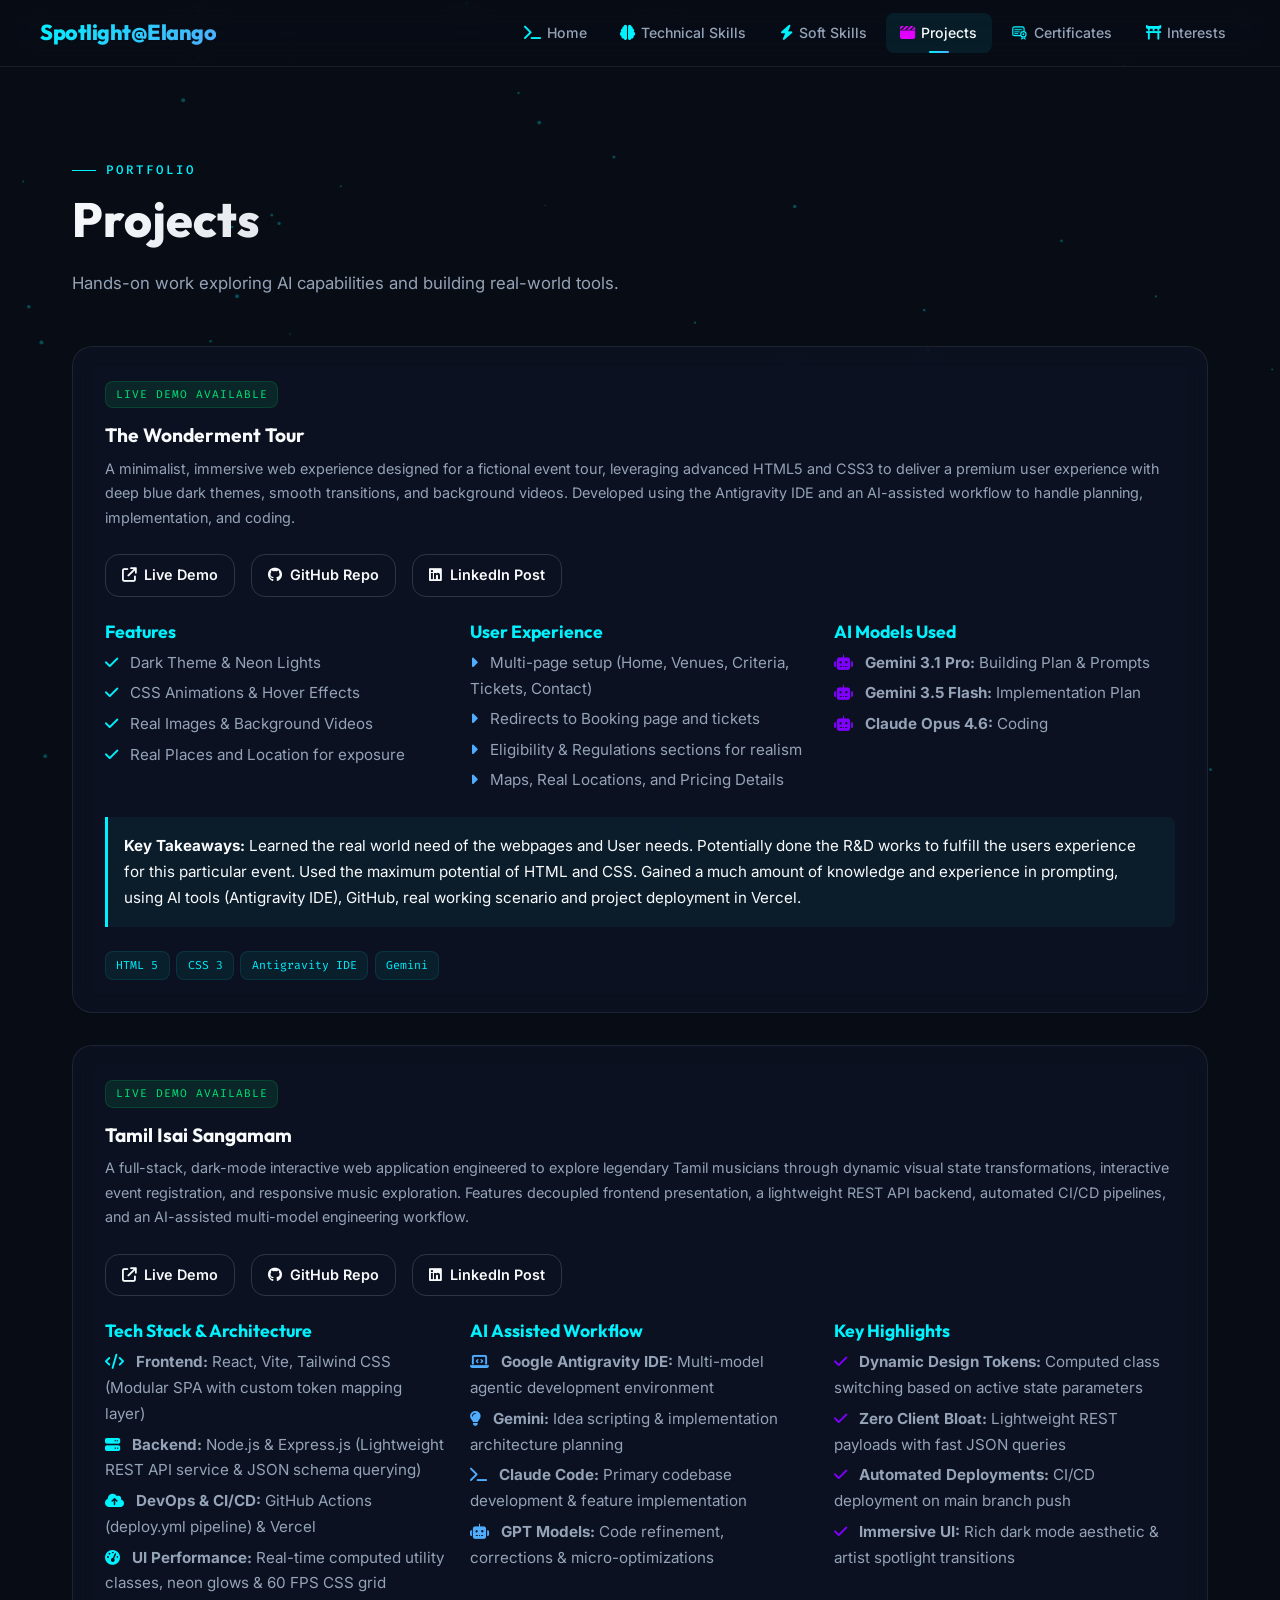
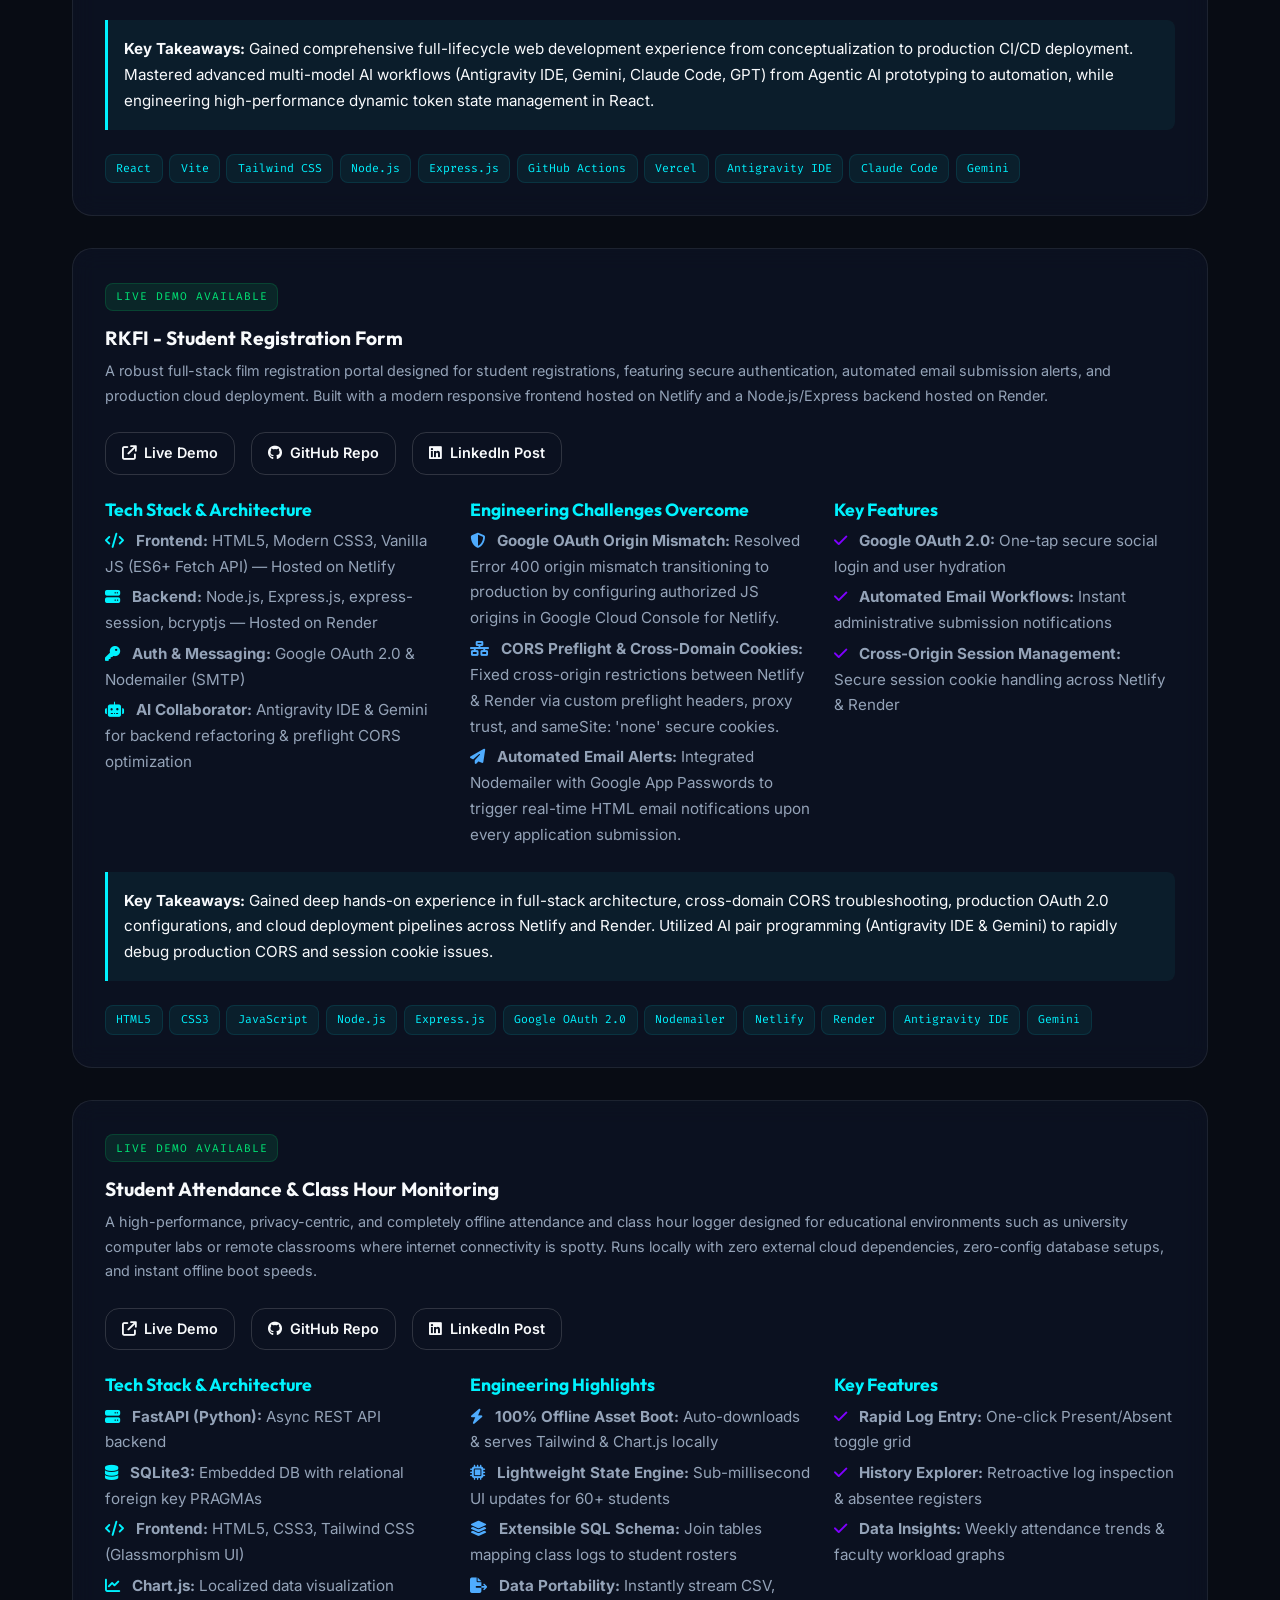
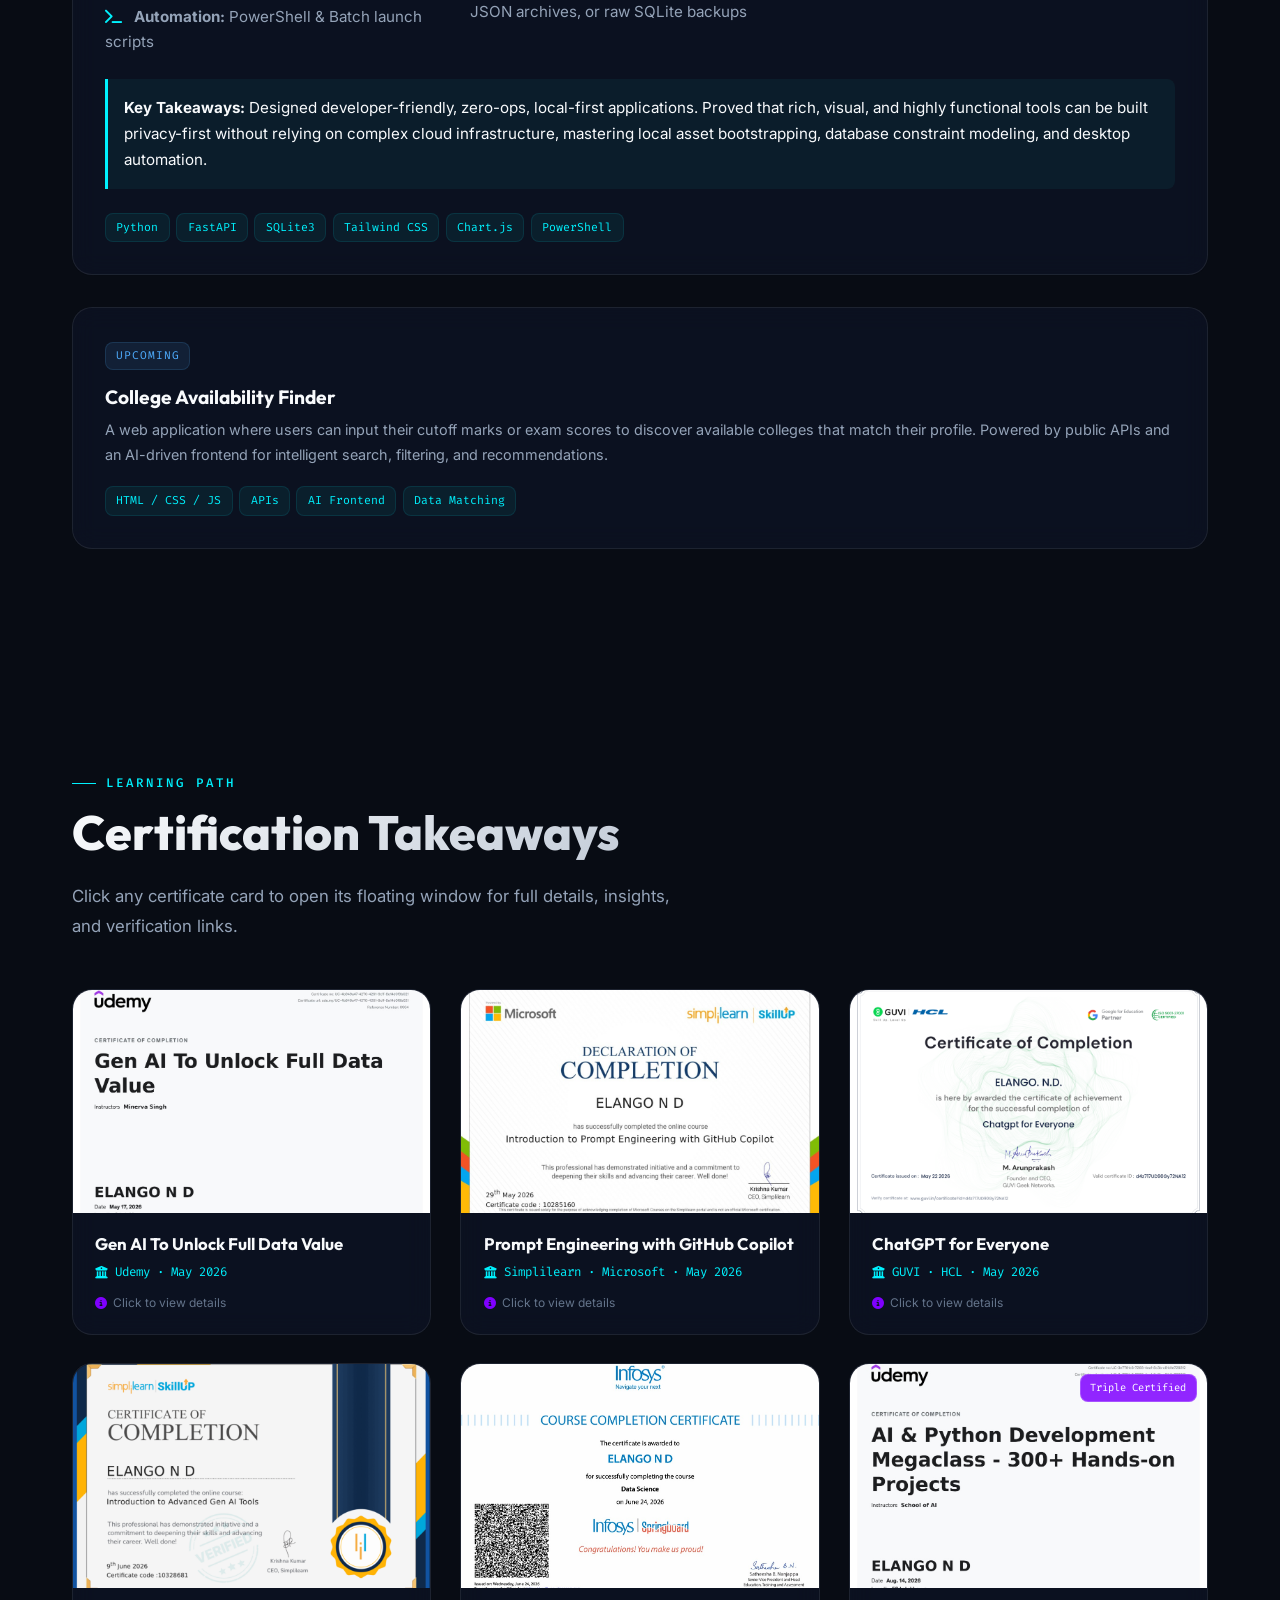
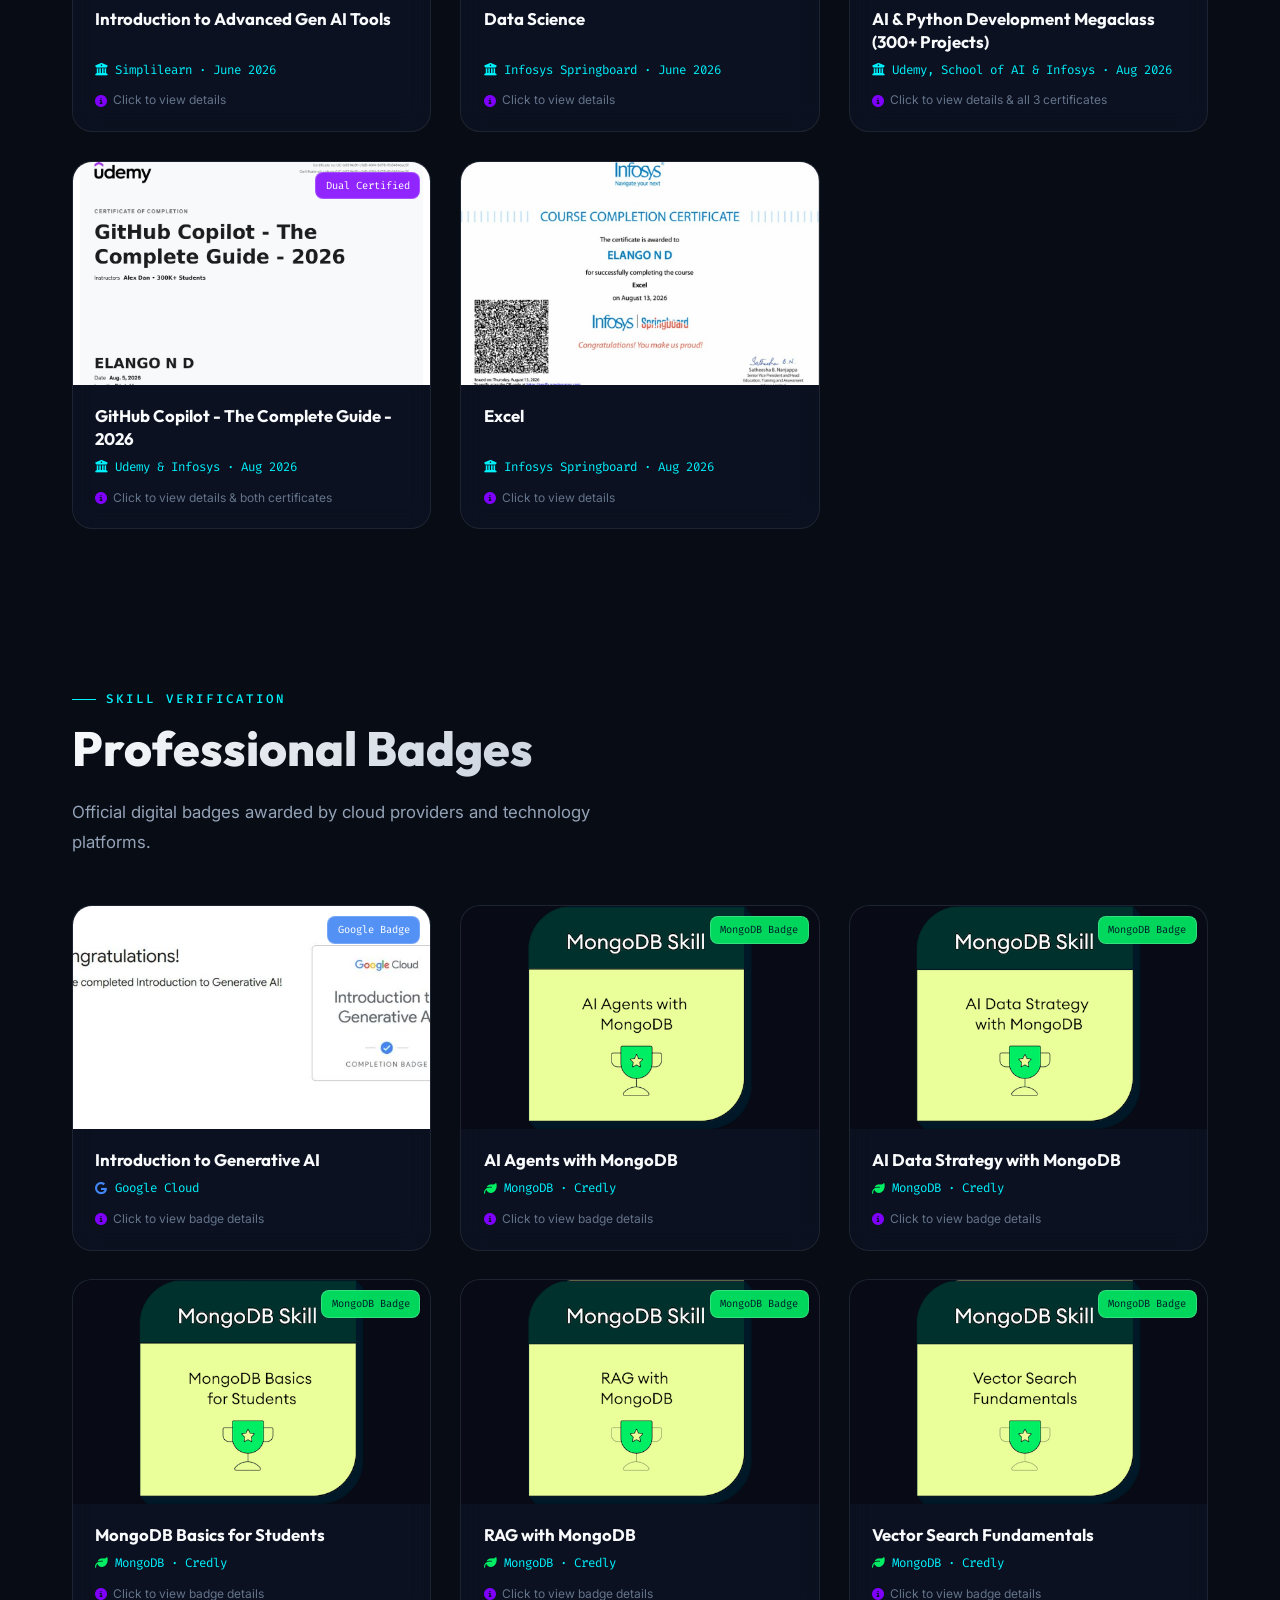
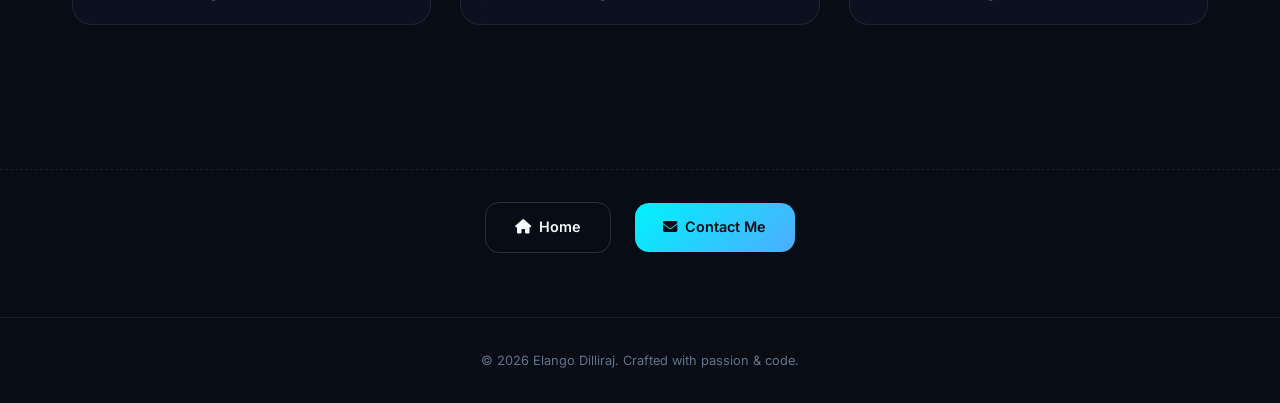
==== commit 664a3794: "Modified the Flaoting layout in the certificates" ====
--- a/certifications-projects.html
+++ b/certifications-projects.html
@@ -976,20 +976,6 @@
       </div>
     </section>
 
-    <!-- Floating Details Window (Modal) -->
-    <div class="cert-modal-overlay" id="cert-modal">
-      <div class="cert-modal-container">
-        <button class="cert-modal-close" aria-label="Close modal">
-          <svg width="24" height="24" viewBox="0 0 24 24" fill="none">
-            <path d="M18 6L6 18M6 6l12 12" stroke="currentColor" stroke-width="2.5" stroke-linecap="round" />
-          </svg>
-        </button>
-        <div class="cert-modal-body">
-          <!-- Dynamically populated by JS when a card is clicked -->
-        </div>
-      </div>
-    </div>
-
     <!-- Bottom Actions -->
     <div class="page-bottom-actions">
       <a href="index.html" class="btn btn-outline"><i class="fa-solid fa-house"></i> Home</a>
@@ -997,6 +983,20 @@
     </div>
   </main>
 
+  <!-- Floating Details Window (Modal) -->
+  <div class="cert-modal-overlay" id="cert-modal">
+    <div class="cert-modal-container">
+      <button class="cert-modal-close" aria-label="Close modal">
+        <svg width="24" height="24" viewBox="0 0 24 24" fill="none">
+          <path d="M18 6L6 18M6 6l12 12" stroke="currentColor" stroke-width="2.5" stroke-linecap="round" />
+        </svg>
+      </button>
+      <div class="cert-modal-body">
+        <!-- Dynamically populated by JS when a card is clicked -->
+      </div>
+    </div>
+  </div>
+
   <footer class="footer">
     <p>© 2026 Elango Dilliraj. Crafted with passion & code.</p>
   </footer>
--- a/styles.css
+++ b/styles.css
@@ -2233,10 +2233,10 @@
 /* Floating Details Window (Modal) */
 .cert-modal-overlay {
   position: fixed;
-  top: 0;
-  left: 0;
-  width: 100vw;
+  inset: 0;
+  width: 100%;
   height: 100vh;
+  height: 100dvh;
   background: rgba(8, 12, 20, 0.85);
   backdrop-filter: blur(14px);
   -webkit-backdrop-filter: blur(14px);
@@ -2244,7 +2244,7 @@
   display: flex;
   align-items: center;
   justify-content: center;
-  padding: 1.5rem;
+  padding: clamp(4.75rem, 8vh, 5.5rem) 1.5rem 1.5rem;
   opacity: 0;
   visibility: hidden;
   transition: opacity 0.3s ease, visibility 0.3s ease;
@@ -2262,12 +2262,40 @@
   box-shadow: 0 20px 50px rgba(0, 0, 0, 0.6), var(--shadow-glow-purple);
   width: 100%;
   max-width: 760px;
-  max-height: 88vh;
+  max-height: calc(100vh - 6.75rem);
+  max-height: calc(100dvh - 6.75rem);
   overflow-y: auto;
   position: relative;
   transform: scale(0.92);
   transition: transform 0.3s cubic-bezier(0.34, 1.56, 0.64, 1);
-  padding: 2.5rem 2rem;
+  padding: 2.25rem 2rem;
+}
+
+@supports (-moz-appearance: none) {
+  .cert-modal-container {
+    scrollbar-width: thin;
+    scrollbar-color: rgba(0, 242, 254, 0.25) transparent;
+  }
+}
+
+.cert-modal-container::-webkit-scrollbar {
+  width: 5px;
+}
+
+.cert-modal-container::-webkit-scrollbar-track {
+  background: transparent;
+  border-left: none;
+  margin: 14px 0;
+}
+
+.cert-modal-container::-webkit-scrollbar-thumb {
+  background: rgba(0, 242, 254, 0.25);
+  border-radius: 999px;
+  border: none;
+}
+
+.cert-modal-container::-webkit-scrollbar-thumb:hover {
+  background: rgba(0, 242, 254, 0.45);
 }
 
 .cert-modal-overlay.active .cert-modal-container {
@@ -2318,7 +2346,7 @@
 
 .cert-modal-images img {
   max-width: 100%;
-  max-height: 420px;
+  max-height: min(380px, 44dvh);
   object-fit: contain;
   border-radius: var(--radius-md);
   border: 1px solid var(--border-glass);
@@ -2367,3 +2395,31 @@
   align-self: flex-start;
 }
 
+@media (max-width: 640px) {
+  .cert-modal-overlay {
+    padding: 4.5rem 0.75rem 1rem;
+  }
+
+  .cert-modal-container {
+    padding: 2rem 1.15rem 1.5rem;
+    border-radius: var(--radius-lg);
+    max-height: calc(100vh - 5.5rem);
+    max-height: calc(100dvh - 5.5rem);
+  }
+
+  .cert-modal-close {
+    top: 0.85rem;
+    right: 0.85rem;
+    width: 32px;
+    height: 32px;
+  }
+
+  .cert-modal-images img {
+    max-height: 240px;
+  }
+
+  .cert-modal-title {
+    font-size: 1.15rem;
+  }
+}
+
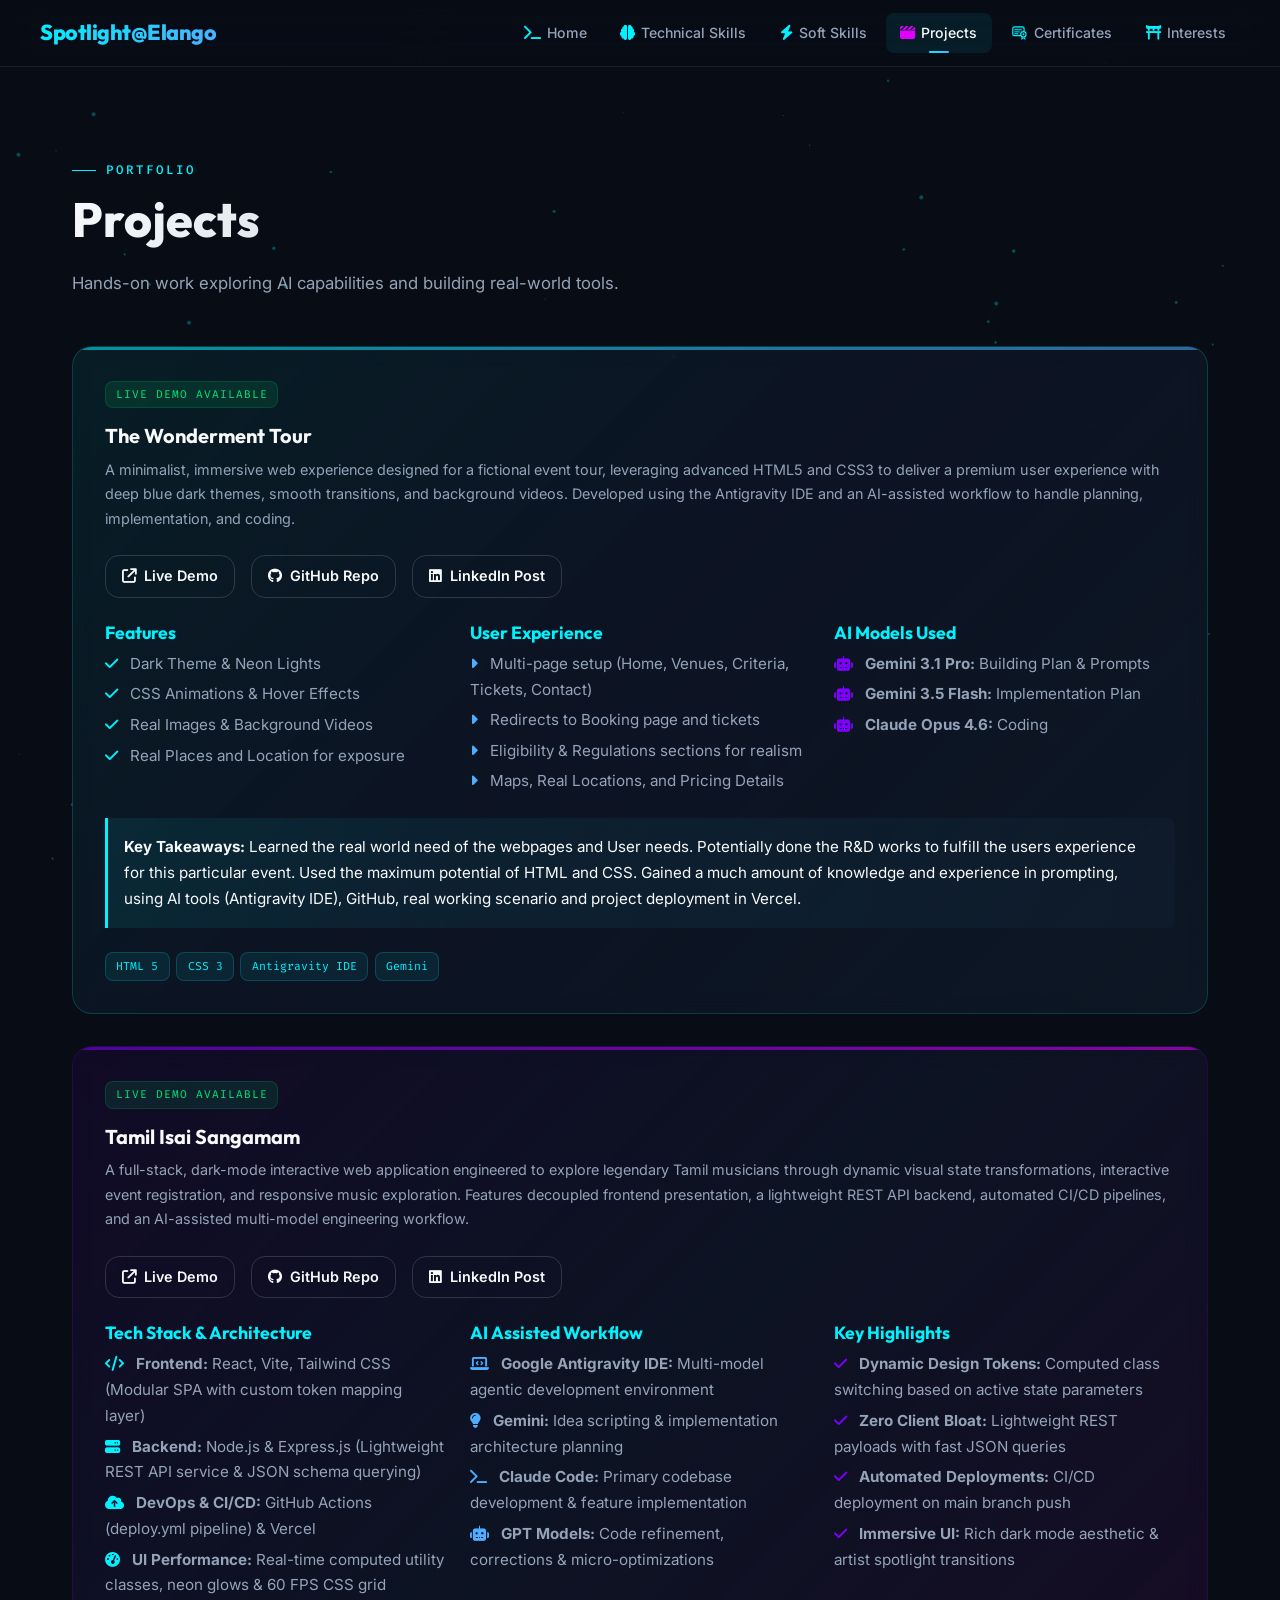
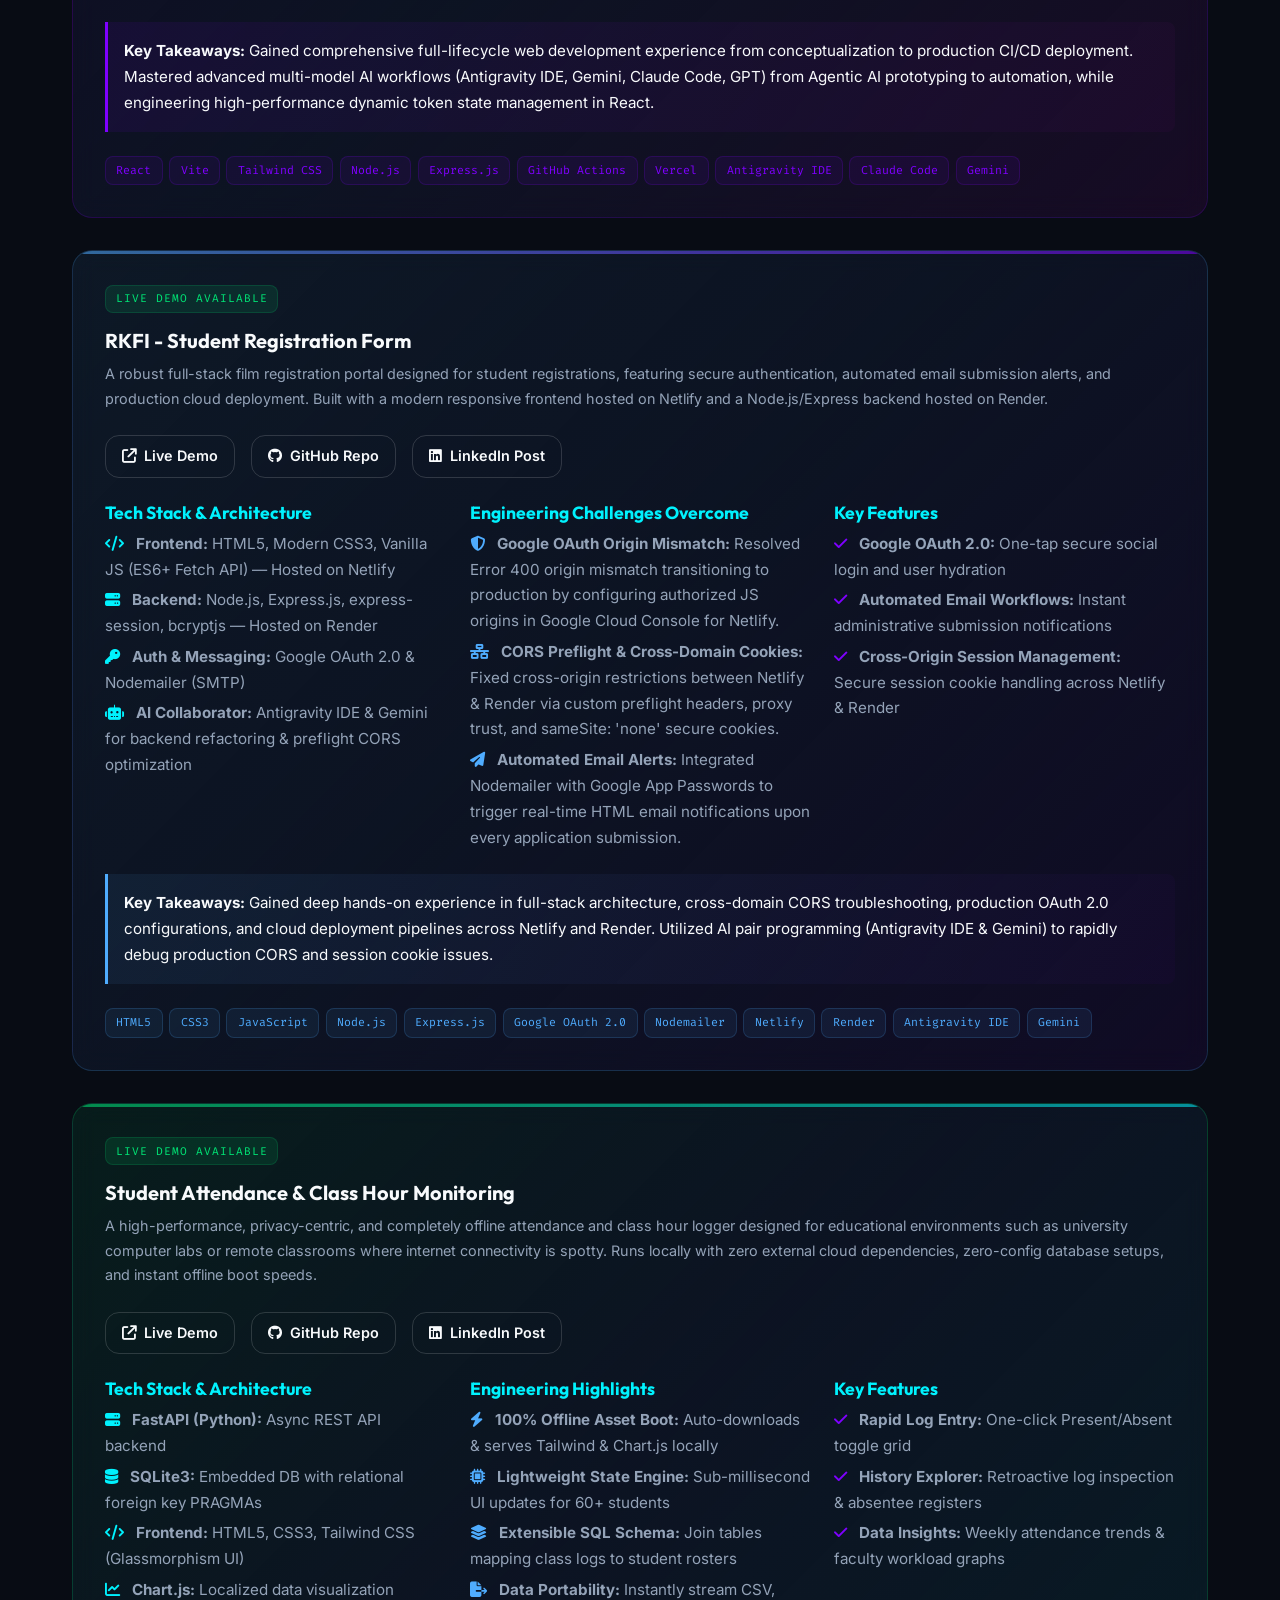
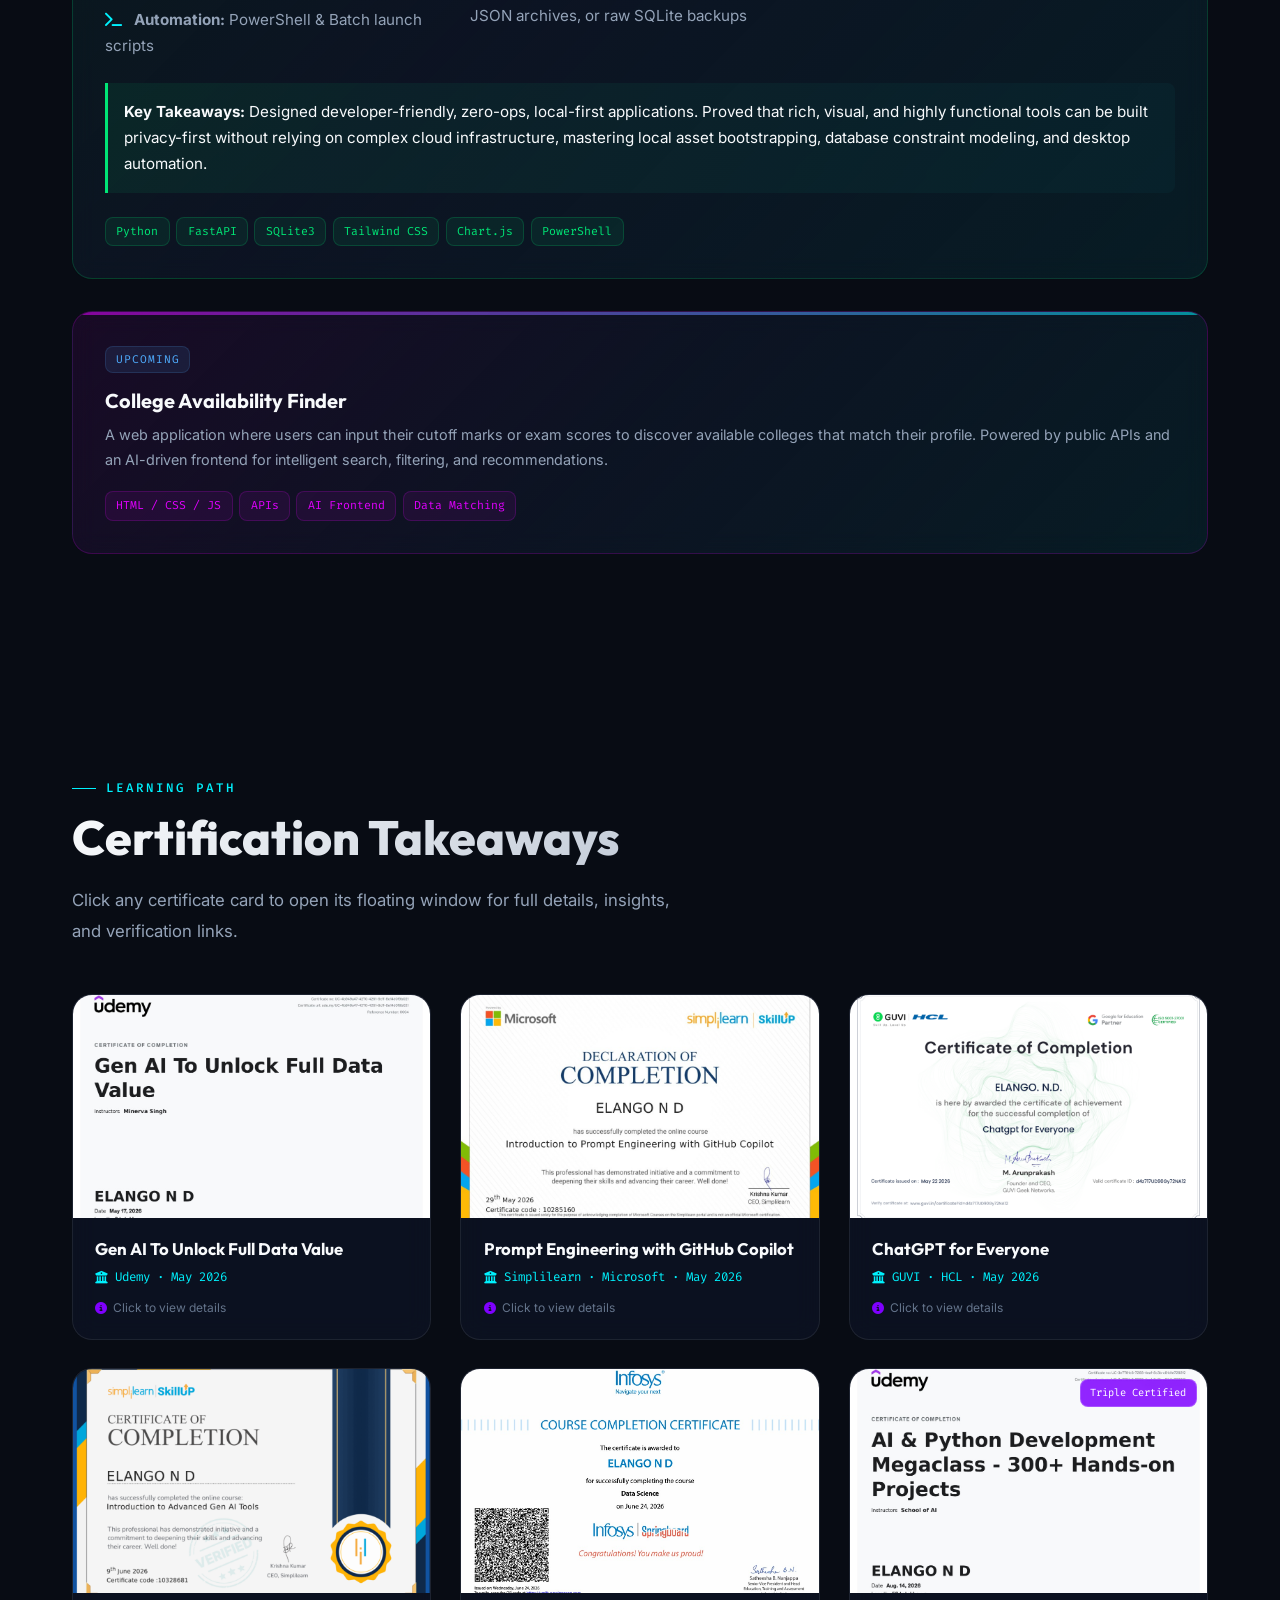
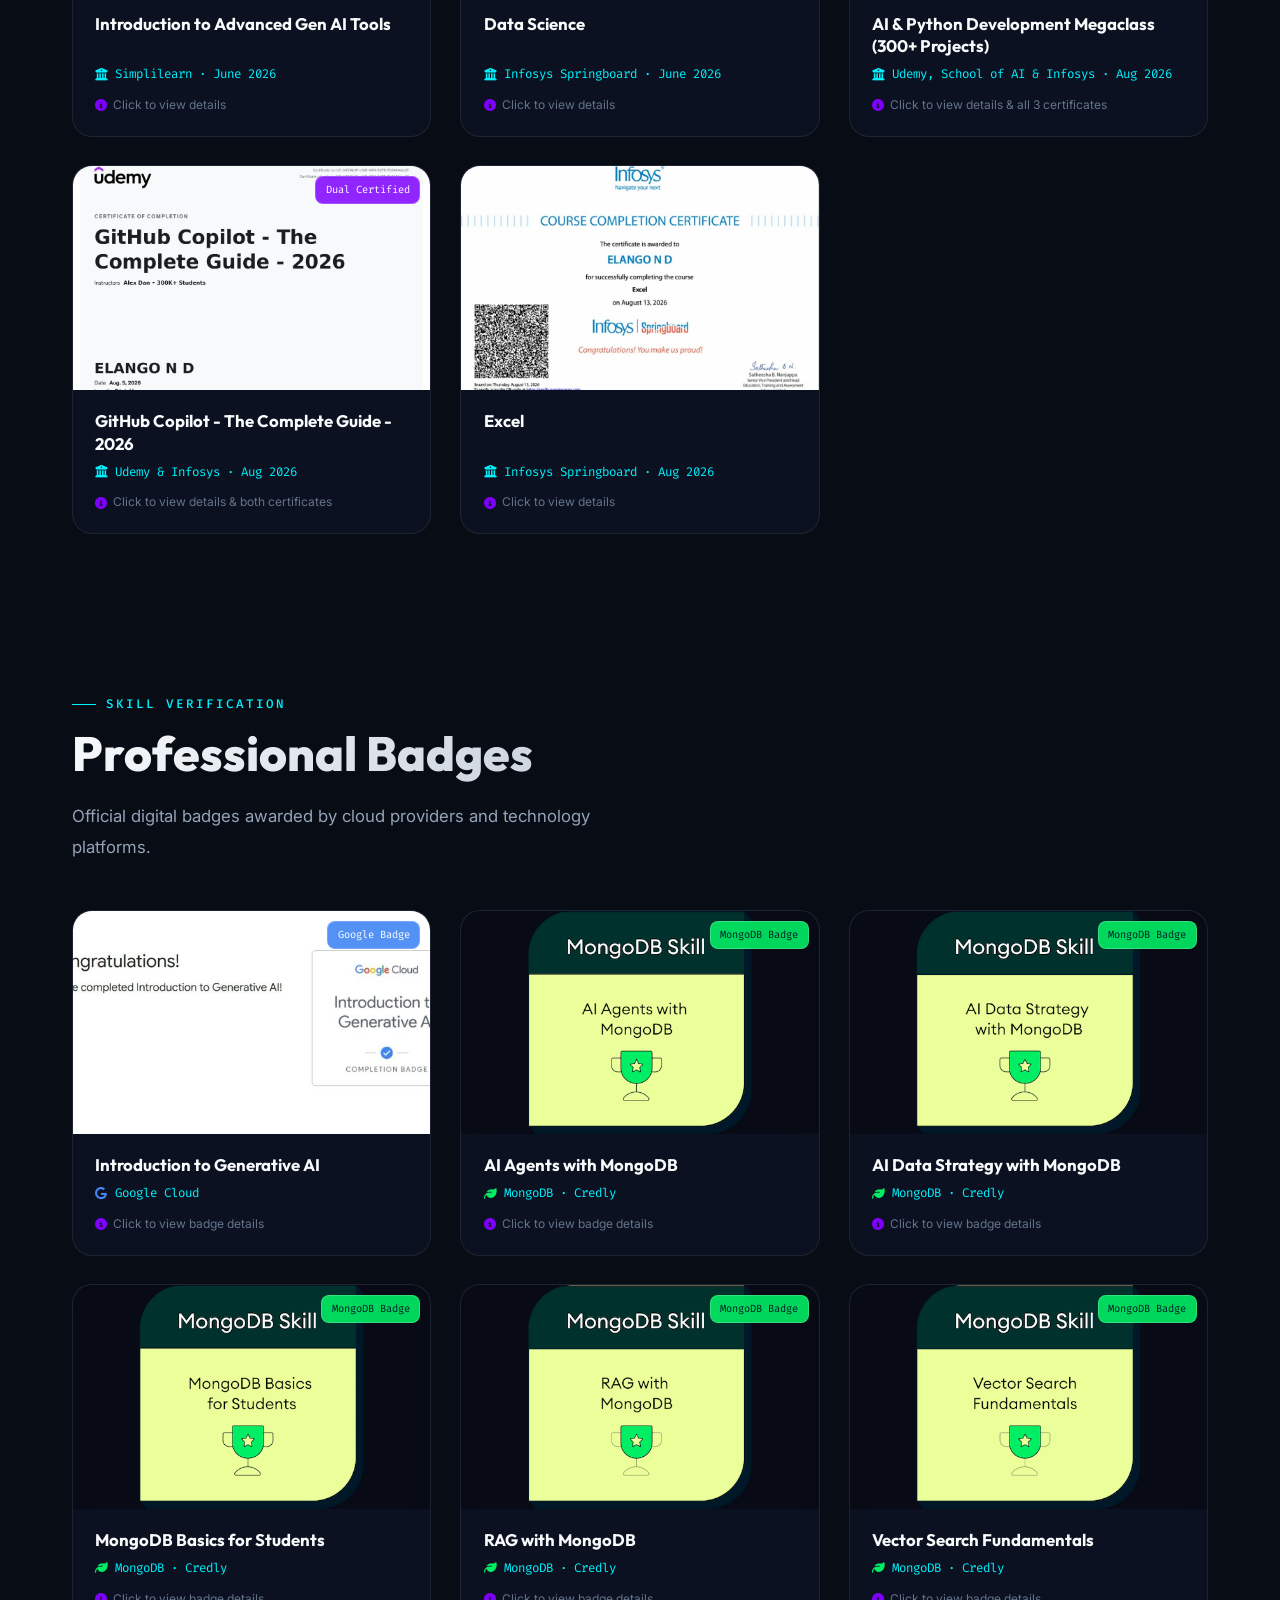
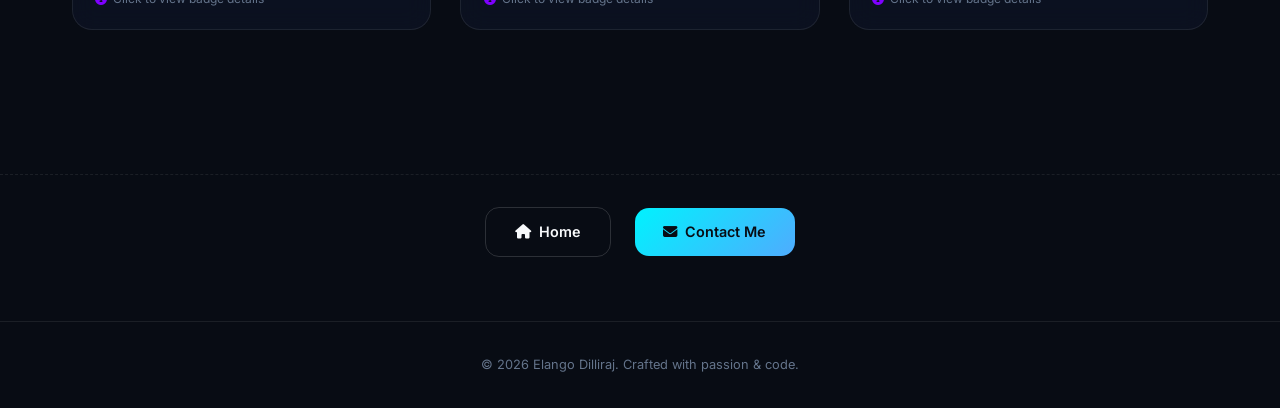
==== commit 627811c8: "Added Gradient colurs in the Projects" ====
--- a/certifications-projects.html
+++ b/certifications-projects.html
@@ -115,7 +115,7 @@
           </div>
 
           <div
-            style="margin-top: 1.5rem; background: rgba(0,242,254,0.05); padding: 1rem; border-left: 3px solid var(--accent-cyan); border-radius: 0 var(--radius-sm) var(--radius-sm) 0;">
+            class="project-takeaways">
             <p style="margin: 0; font-size: 0.95rem; color: var(--text-primary);"><strong>Key Takeaways:</strong>
               Learned the real world need of the webpages and User needs. Potentially done the R&D works to fulfill the
               users experience for this particular event. Used the maximum potential of HTML and CSS. Gained a much
@@ -210,7 +210,7 @@
           </div>
 
           <div
-            style="margin-top: 1.5rem; background: rgba(0,242,254,0.05); padding: 1rem; border-left: 3px solid var(--accent-cyan); border-radius: 0 var(--radius-sm) var(--radius-sm) 0;">
+            class="project-takeaways">
             <p style="margin: 0; font-size: 0.95rem; color: var(--text-primary);"><strong>Key Takeaways:</strong>
               Gained comprehensive full-lifecycle web development experience from conceptualization to production CI/CD deployment. Mastered advanced multi-model AI workflows (Antigravity IDE, Gemini, Claude Code, GPT) from Agentic AI prototyping to automation, while engineering high-performance dynamic token state management in React.</p>
           </div>
@@ -310,7 +310,7 @@
           </div>
 
           <div
-            style="margin-top: 1.5rem; background: rgba(0,242,254,0.05); padding: 1rem; border-left: 3px solid var(--accent-cyan); border-radius: 0 var(--radius-sm) var(--radius-sm) 0;">
+            class="project-takeaways">
             <p style="margin: 0; font-size: 0.95rem; color: var(--text-primary);"><strong>Key Takeaways:</strong>
               Gained deep hands-on experience in full-stack architecture, cross-domain CORS troubleshooting, production
               OAuth 2.0 configurations, and cloud deployment pipelines across Netlify and Render. Utilized AI pair
@@ -414,7 +414,7 @@
           </div>
 
           <div
-            style="margin-top: 1.5rem; background: rgba(0,242,254,0.05); padding: 1rem; border-left: 3px solid var(--accent-cyan); border-radius: 0 var(--radius-sm) var(--radius-sm) 0;">
+            class="project-takeaways">
             <p style="margin: 0; font-size: 0.95rem; color: var(--text-primary);"><strong>Key Takeaways:</strong>
               Designed developer-friendly, zero-ops, local-first applications. Proved that rich, visual, and highly
               functional tools can be built privacy-first without relying on complex cloud infrastructure, mastering
--- a/styles.css
+++ b/styles.css
@@ -1282,20 +1282,69 @@
 }
 
 .project-card {
-  background: var(--bg-card);
+  --proj-accent-1: 0, 242, 254;
+  --proj-accent-2: 79, 172, 254;
+  background: linear-gradient(
+    135deg,
+    rgba(var(--proj-accent-1), 0.08) 0%,
+    rgba(15, 23, 42, 0.68) 48%,
+    rgba(var(--proj-accent-2), 0.07) 100%
+  );
   backdrop-filter: blur(12px);
   -webkit-backdrop-filter: blur(12px);
-  border: 1px solid var(--border-glass);
+  border: 1px solid rgba(var(--proj-accent-1), 0.18);
   border-radius: var(--radius-lg);
   padding: 2rem;
-  transition: all var(--transition-base);
+  transition: transform 0.35s cubic-bezier(0.22, 1, 0.36, 1),
+              border-color 0.35s ease,
+              box-shadow 0.35s ease,
+              background 0.35s ease;
   position: relative;
-}
-
-.project-card:hover {
-  border-color: var(--accent-cyan);
-  transform: translateY(-4px);
-  box-shadow: var(--shadow-glow-cyan);
+  overflow: hidden;
+}
+
+.project-card::before {
+  content: '';
+  position: absolute;
+  top: 0;
+  left: 0;
+  right: 0;
+  height: 3px;
+  background: linear-gradient(90deg, rgb(var(--proj-accent-1)), rgb(var(--proj-accent-2)));
+  opacity: 0.55;
+  transition: opacity 0.35s ease;
+}
+
+.project-card:nth-child(1) { --proj-accent-1: 0, 242, 254; --proj-accent-2: 79, 172, 254; }
+.project-card:nth-child(2) { --proj-accent-1: 127, 0, 255; --proj-accent-2: 225, 0, 255; }
+.project-card:nth-child(3) { --proj-accent-1: 79, 172, 254; --proj-accent-2: 127, 0, 255; }
+.project-card:nth-child(4) { --proj-accent-1: 0, 230, 118; --proj-accent-2: 0, 242, 254; }
+.project-card:nth-child(5) { --proj-accent-1: 225, 0, 255; --proj-accent-2: 0, 242, 254; }
+
+.projects-grid .project-card.reveal.visible {
+  transition: opacity 0.6s ease,
+              transform 0.35s cubic-bezier(0.22, 1, 0.36, 1),
+              border-color 0.35s ease,
+              box-shadow 0.35s ease,
+              background 0.35s ease;
+}
+
+.projects-grid .project-card:hover {
+  background: linear-gradient(
+    135deg,
+    rgba(var(--proj-accent-1), 0.14) 0%,
+    rgba(20, 30, 55, 0.78) 50%,
+    rgba(var(--proj-accent-2), 0.13) 100%
+  );
+  border-color: rgba(var(--proj-accent-1), 0.5);
+  transform: translateY(-5px);
+  box-shadow: 0 12px 32px rgba(0, 0, 0, 0.45),
+              0 0 24px rgba(var(--proj-accent-1), 0.16),
+              0 0 36px rgba(var(--proj-accent-2), 0.1);
+}
+
+.projects-grid .project-card:hover::before {
+  opacity: 1;
 }
 
 .project-status {
@@ -1322,9 +1371,14 @@
 }
 
 .project-card h3 {
-  font-size: 1.2rem;
+  font-size: 1.25rem;
   font-weight: 700;
   margin-bottom: 0.6rem;
+  transition: color 0.3s ease;
+}
+
+.projects-grid .project-card:hover h3 {
+  color: rgb(var(--proj-accent-1));
 }
 
 .project-card p {
@@ -1334,6 +1388,21 @@
   margin-bottom: 1.2rem;
 }
 
+.project-card .btn-outline:hover {
+  border-color: rgba(var(--proj-accent-1), 0.8);
+  background: rgba(var(--proj-accent-1), 0.08);
+  color: rgb(var(--proj-accent-1));
+}
+
+.project-takeaways {
+  margin-top: 1.5rem;
+  background: linear-gradient(90deg, rgba(var(--proj-accent-1), 0.08), rgba(var(--proj-accent-2), 0.03));
+  padding: 1rem;
+  border-left: 3px solid rgb(var(--proj-accent-1));
+  border-radius: 0 var(--radius-sm) var(--radius-sm) 0;
+  transition: border-color 0.3s ease, background 0.3s ease;
+}
+
 .project-tech-tags {
   display: flex;
   flex-wrap: wrap;
@@ -1343,11 +1412,17 @@
 .project-tech-tags span {
   font-family: var(--font-mono);
   font-size: 0.72rem;
-  background: rgba(0, 242, 254, 0.06);
-  color: var(--accent-cyan);
+  background: rgba(var(--proj-accent-1), 0.08);
+  color: rgb(var(--proj-accent-1));
   padding: 0.25rem 0.65rem;
   border-radius: var(--radius-sm);
-  border: 1px solid rgba(0, 242, 254, 0.1);
+  border: 1px solid rgba(var(--proj-accent-1), 0.18);
+  transition: border-color 0.25s ease, background 0.25s ease;
+}
+
+.projects-grid .project-card:hover .project-tech-tags span {
+  background: rgba(var(--proj-accent-1), 0.13);
+  border-color: rgba(var(--proj-accent-1), 0.32);
 }
 
 /* Cert expandable cards */
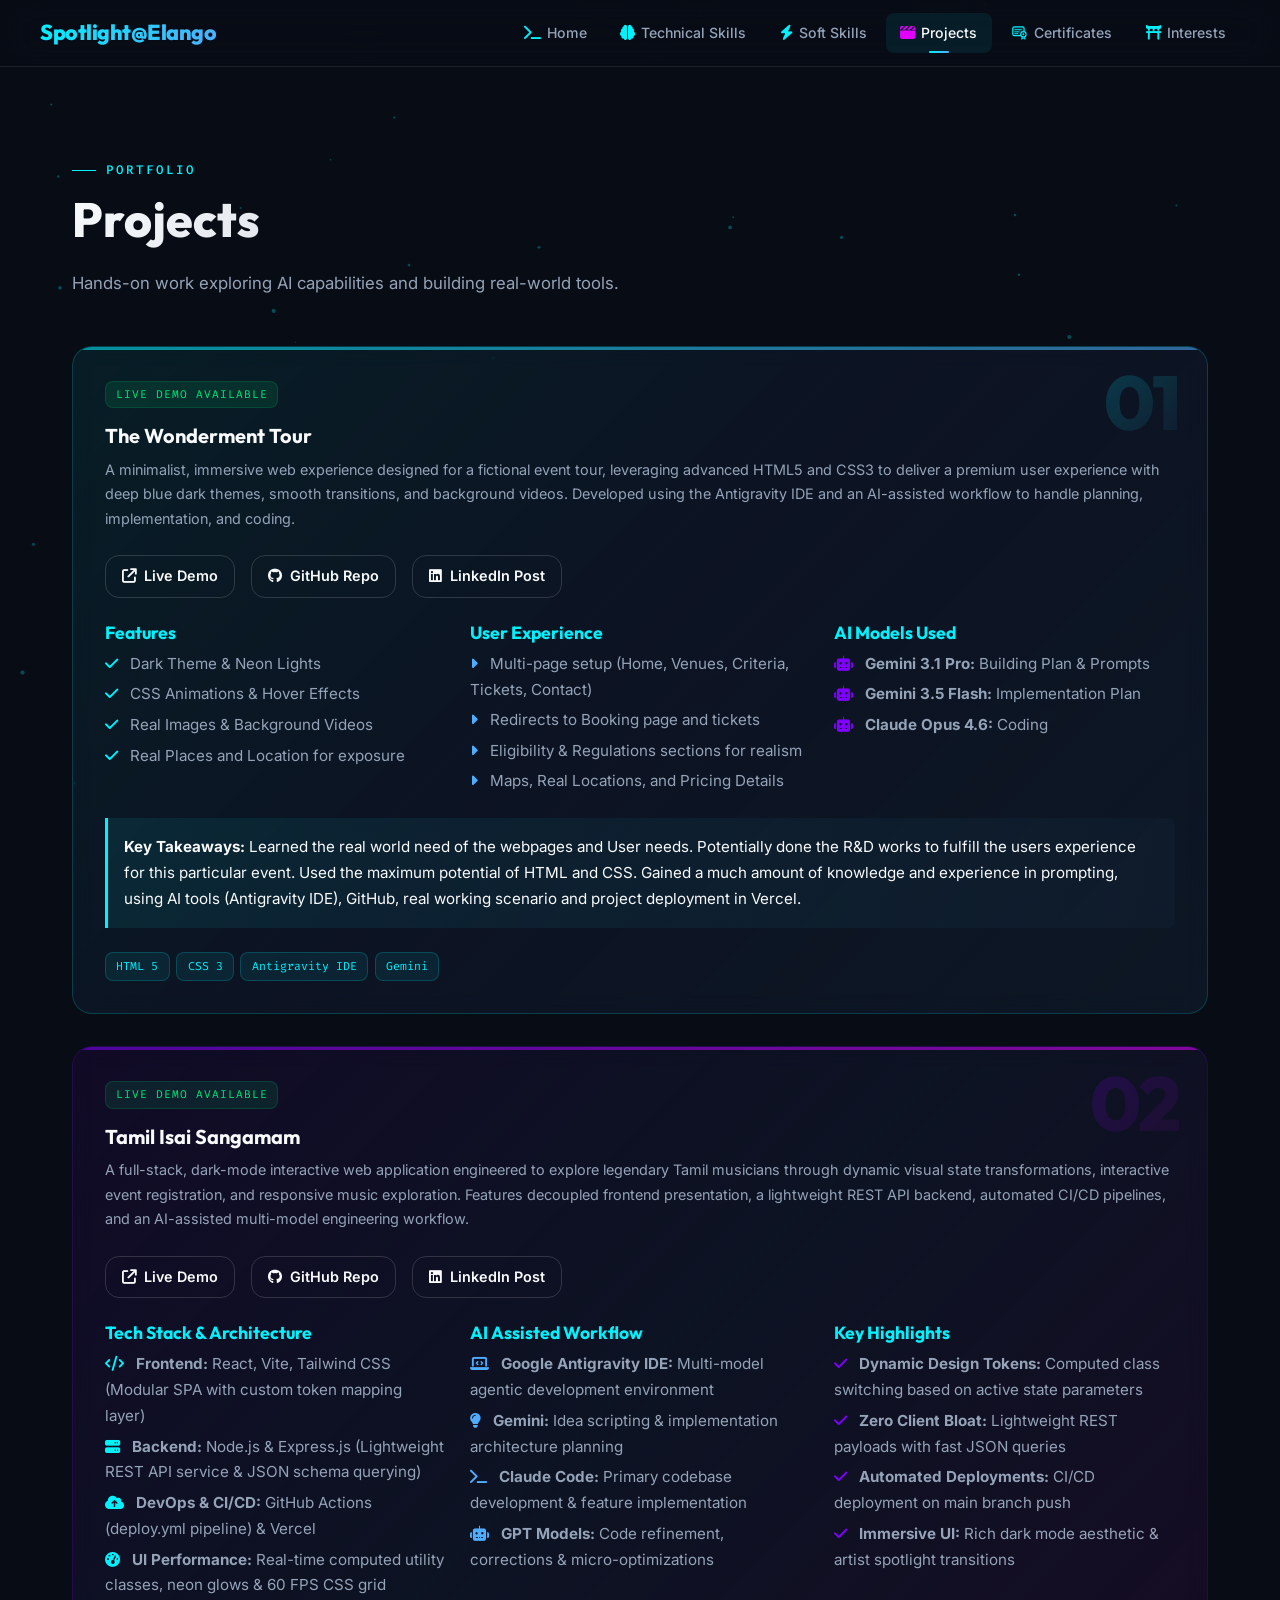
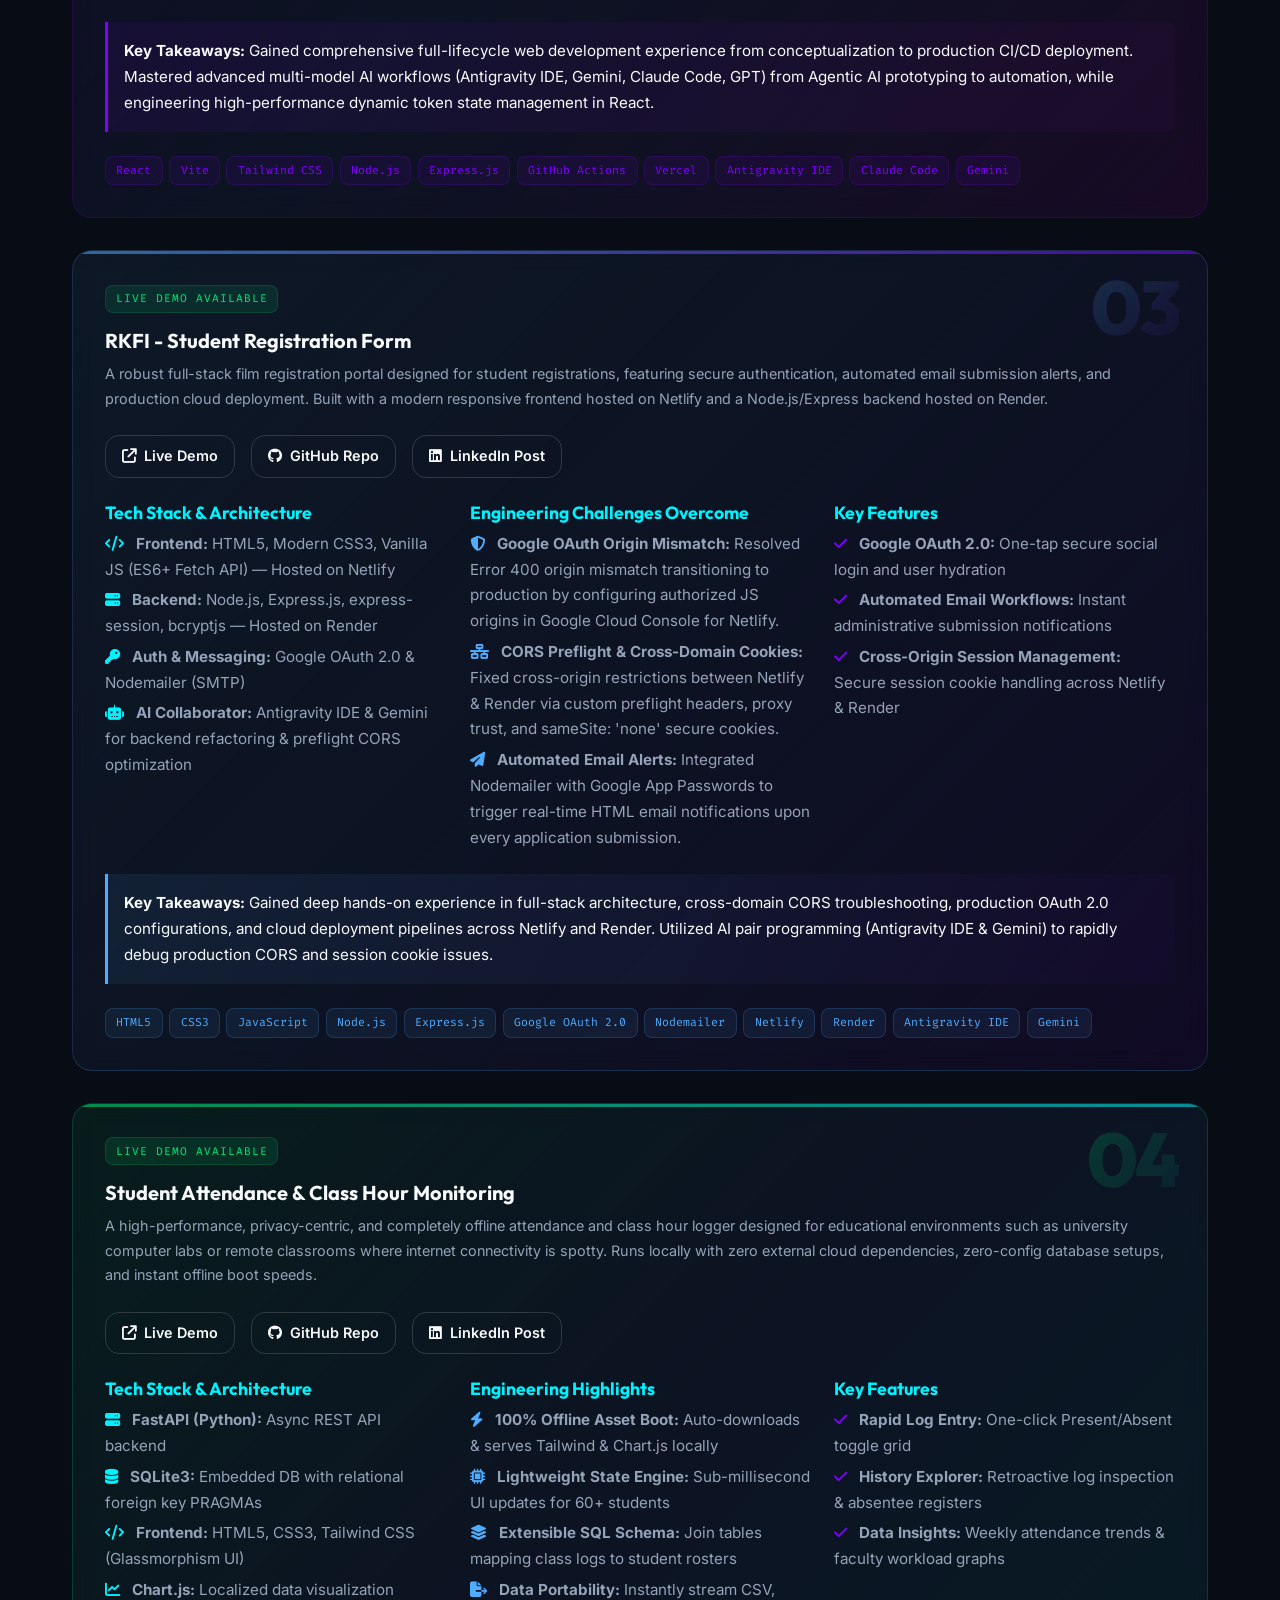
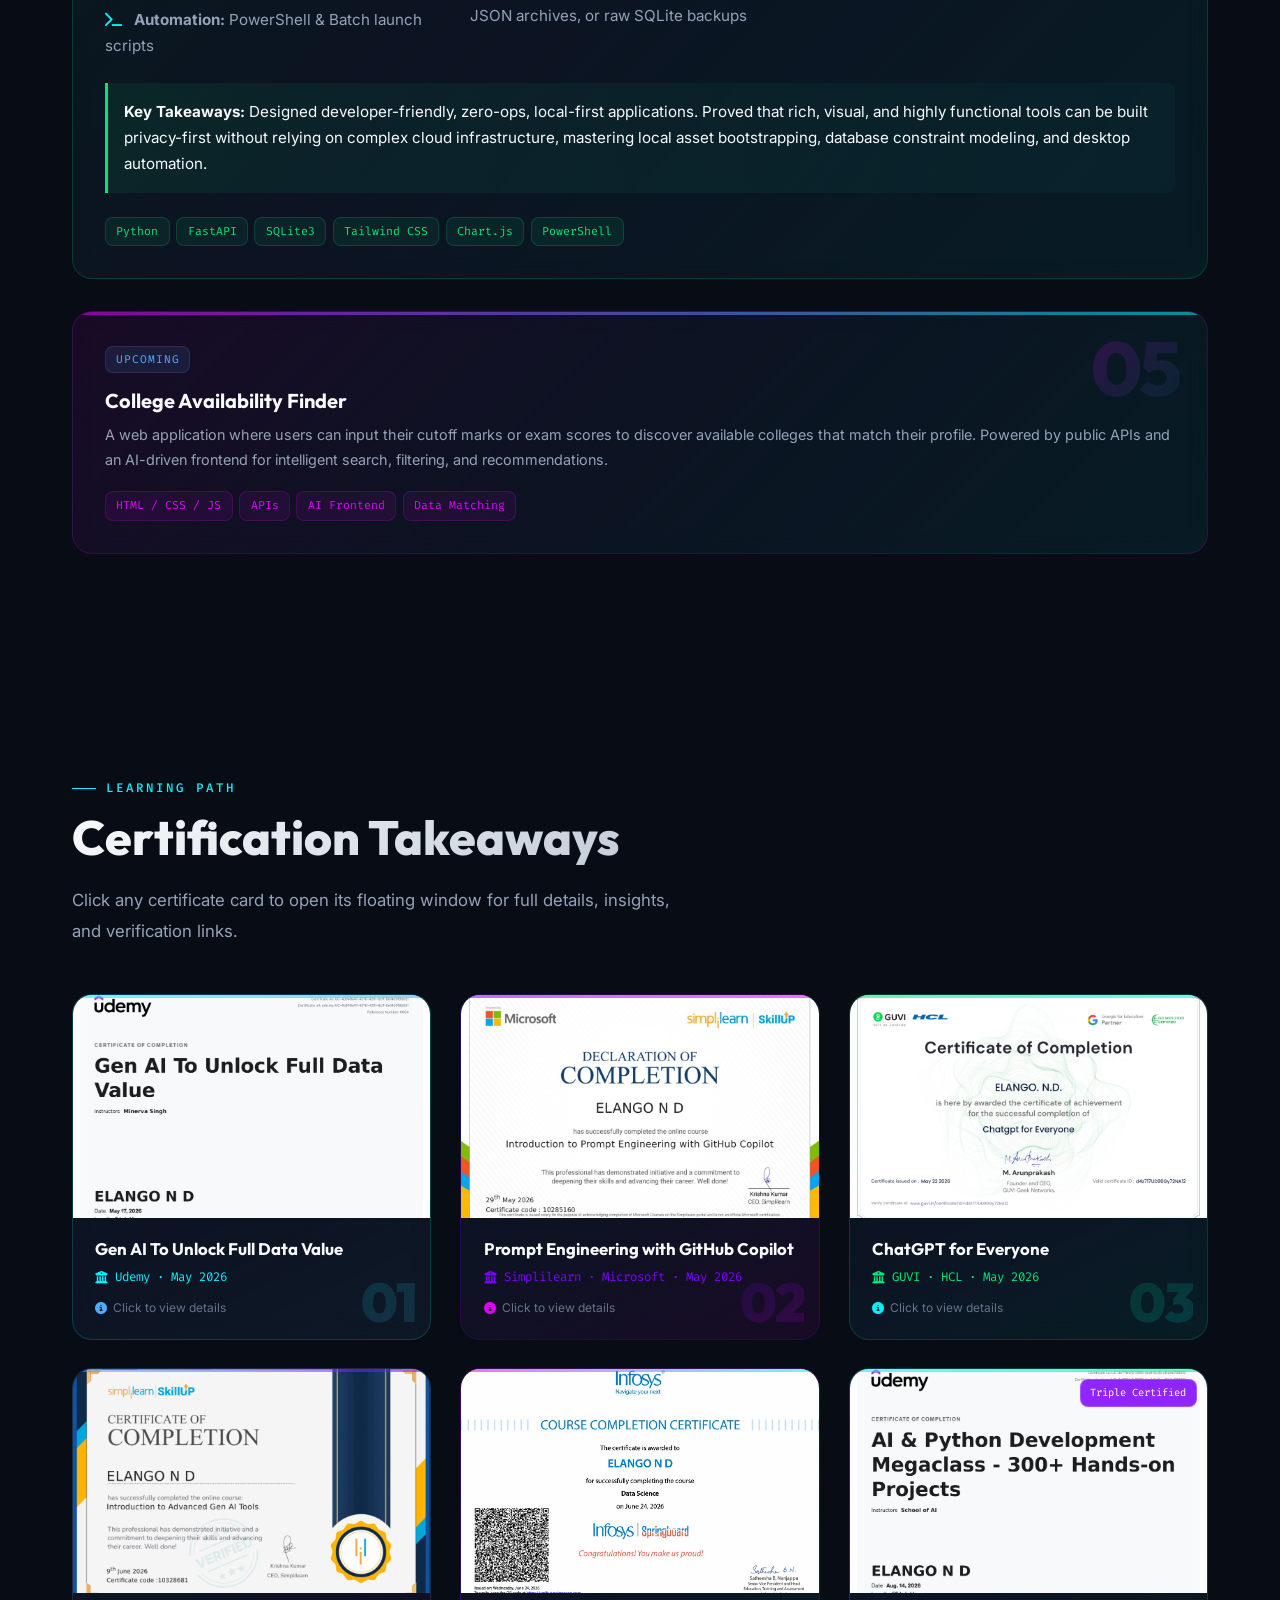
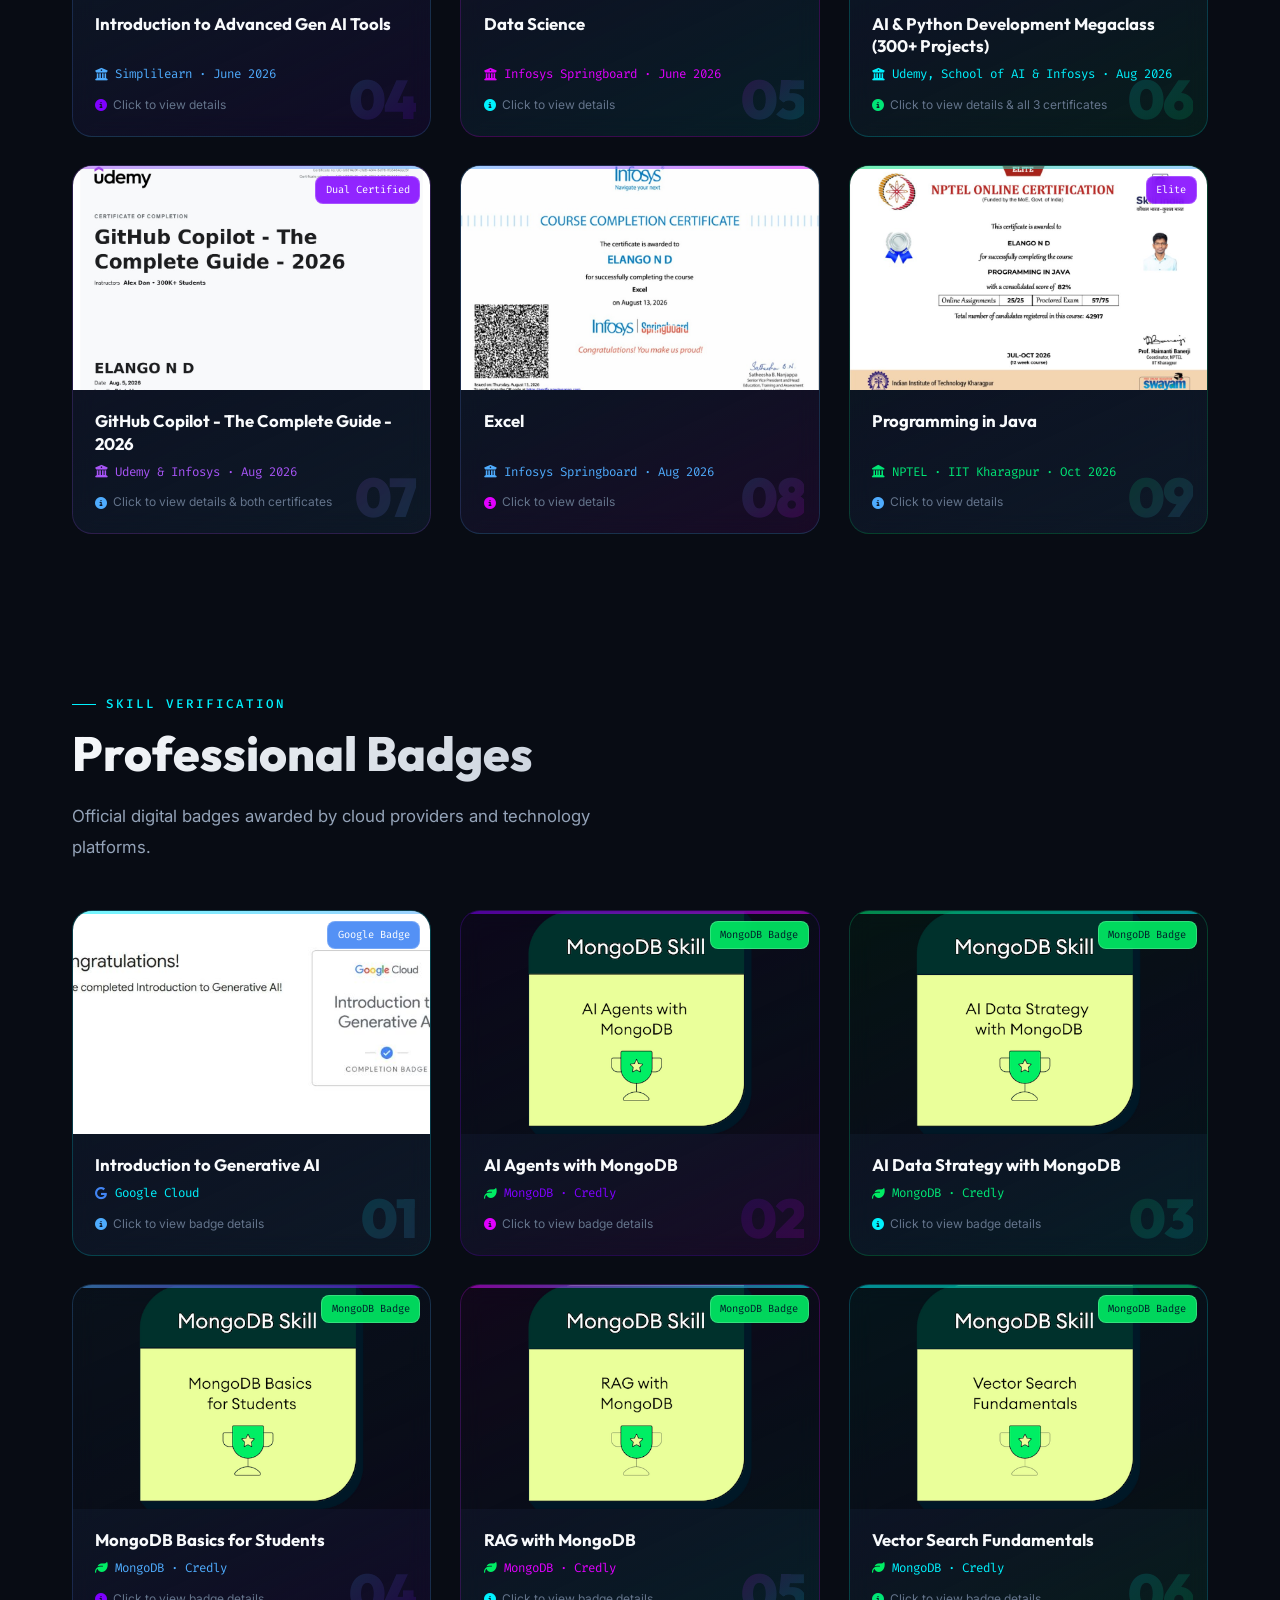
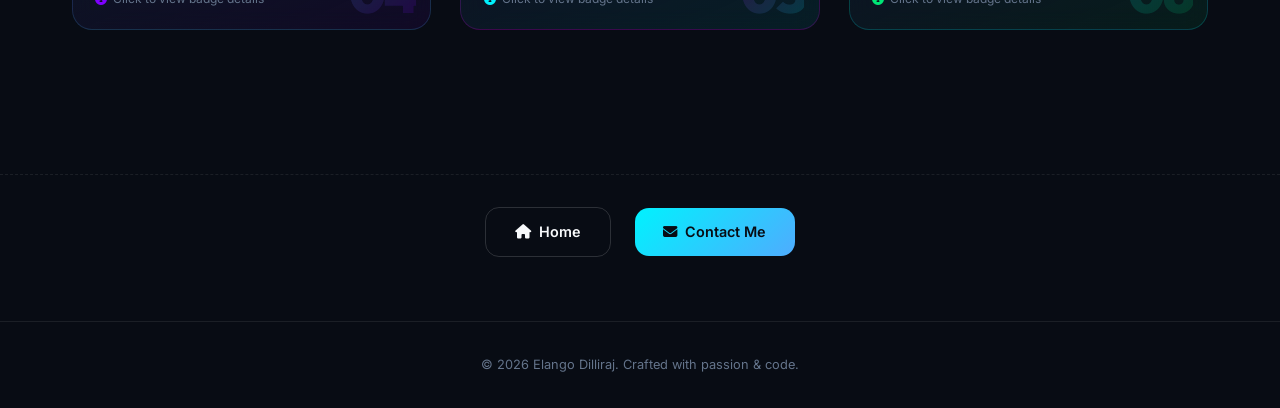
==== commit 1dec4fde: "Added NPTEL certificate" ====
--- a/certifications-projects.html
+++ b/certifications-projects.html
@@ -772,6 +772,42 @@
           </div>
         </div>
 
+        <!-- Cert Card 10 -->
+        <div class="cert-card reveal" id="cert-10">
+          <div class="cert-card-img-wrap">
+            <img src="assets/certificates/nptel-java.png" alt="Programming in Java — NPTEL IIT Kharagpur" />
+            <span class="cert-card-badge">Elite</span>
+          </div>
+          <div class="cert-card-info">
+            <h4 class="cert-card-title">Programming in Java</h4>
+            <div class="cert-card-meta"><i class="fa-solid fa-landmark"></i> NPTEL · IIT Kharagpur · Oct 2026
+            </div>
+            <div class="cert-card-hint"><i class="fa-solid fa-circle-info"></i> Click to view details</div>
+          </div>
+          <div class="cert-card-modal-content" style="display: none;">
+            <div class="cert-modal-images">
+              <img src="assets/certificates/nptel-java.png" alt="Programming in Java — NPTEL IIT Kharagpur" />
+            </div>
+            <div class="cert-modal-details">
+              <h3 class="cert-modal-title">Programming in Java (NPTEL Elite)</h3>
+              <p class="cert-modal-org">NPTEL · Indian Institute of Technology Kharagpur · October 2026</p>
+              <p><strong>Course Demand:</strong> Java remains one of the most widely adopted object-oriented programming
+                languages for enterprise backend systems, Android applications, and scalable software engineering.</p>
+              <p><strong>Why I Learnt This:</strong> Completed as part of my institutional academics to build a rigorous,
+                university-level foundation in Java, OOP design, multithreading, and exception handling, certified by IIT Kharagpur.</p>
+              <p class="purple"><strong>Key Takeaway:</strong> Achieved Elite certification with an 82% consolidated score
+                (25/25 in online assignments and 57/75 in the proctored exam) across a 12-week IIT Kharagpur curriculum
+                with 42,917 registered candidates.</p>
+              <p><strong>Practical Implementation:</strong> Applied object-oriented principles, interfaces, collections,
+                and file/stream handling across weekly proctored coding assignments and academic coursework.</p>
+              <div class="cert-modal-verify">
+                <a href="https://beta.nptel.ac.in/verify/NOC-7XA5-XEY6-ERWZQ" target="_blank" rel="noopener"
+                  class="btn btn-outline verify-link">🔗 Verify Certificate</a>
+              </div>
+            </div>
+          </div>
+        </div>
+
       </div>
     </section>
 
--- a/styles.css
+++ b/styles.css
@@ -686,6 +686,7 @@
   flex-direction: column;
   gap: 1rem;
   margin-top: 2rem;
+  counter-reset: cert-preview-num;
 }
 
 .cert-preview-card {
@@ -703,6 +704,41 @@
   overflow: hidden;
   transition: all var(--transition-base);
   text-decoration: none;
+  position: relative;
+  counter-increment: cert-preview-num;
+}
+
+/* Numbering watermark */
+.cert-preview-card::after {
+  content: counter(cert-preview-num, decimal-leading-zero);
+  position: absolute;
+  right: 1.1rem;
+  top: 50%;
+  transform: translateY(-50%);
+  font-family: var(--font-heading);
+  font-size: 4.5rem;
+  font-weight: 900;
+  line-height: 1;
+  letter-spacing: -0.04em;
+  background: linear-gradient(135deg, var(--accent-cyan), var(--accent-blue));
+  -webkit-background-clip: text;
+  background-clip: text;
+  -webkit-text-fill-color: transparent;
+  opacity: 0.1;
+  pointer-events: none;
+  user-select: none;
+  z-index: 0;
+  transition: opacity var(--transition-base);
+}
+
+.cert-preview-card:hover::after {
+  opacity: 0.2;
+}
+
+/* Ensure card children sit above the watermark */
+.cert-preview-card > * {
+  position: relative;
+  z-index: 1;
 }
 
 .cert-preview-card:hover {
@@ -1279,11 +1315,13 @@
   grid-template-columns: repeat(auto-fit, minmax(340px, 1fr));
   gap: 2rem;
   margin-bottom: 4rem;
+  counter-reset: project-num;
 }
 
 .project-card {
   --proj-accent-1: 0, 242, 254;
   --proj-accent-2: 79, 172, 254;
+  counter-increment: project-num;
   background: linear-gradient(
     135deg,
     rgba(var(--proj-accent-1), 0.08) 0%,
@@ -1303,6 +1341,11 @@
   overflow: hidden;
 }
 
+.project-card > * {
+  position: relative;
+  z-index: 1;
+}
+
 .project-card::before {
   content: '';
   position: absolute;
@@ -1313,6 +1356,32 @@
   background: linear-gradient(90deg, rgb(var(--proj-accent-1)), rgb(var(--proj-accent-2)));
   opacity: 0.55;
   transition: opacity 0.35s ease;
+  z-index: 2;
+}
+
+.project-card::after {
+  content: counter(project-num, decimal-leading-zero);
+  position: absolute;
+  top: 1.1rem;
+  right: 1.75rem;
+  font-family: var(--font-heading);
+  font-size: clamp(3.2rem, 6vw, 4.75rem);
+  font-weight: 800;
+  line-height: 1;
+  letter-spacing: -0.04em;
+  background: linear-gradient(
+    135deg,
+    rgba(var(--proj-accent-1), 0.22),
+    rgba(var(--proj-accent-2), 0.07)
+  );
+  -webkit-background-clip: text;
+  -webkit-text-fill-color: transparent;
+  background-clip: text;
+  pointer-events: none;
+  user-select: none;
+  z-index: 0;
+  transition: transform 0.35s cubic-bezier(0.22, 1, 0.36, 1), opacity 0.35s ease;
+  opacity: 0.85;
 }
 
 .project-card:nth-child(1) { --proj-accent-1: 0, 242, 254; --proj-accent-2: 79, 172, 254; }
@@ -1345,6 +1414,19 @@
 
 .projects-grid .project-card:hover::before {
   opacity: 1;
+}
+
+.projects-grid .project-card:hover::after {
+  opacity: 1;
+  transform: translateY(-2px) scale(1.04);
+}
+
+@media (max-width: 640px) {
+  .project-card::after {
+    font-size: 2.75rem;
+    top: 0.9rem;
+    right: 1.15rem;
+  }
 }
 
 .project-status {
@@ -2199,6 +2281,7 @@
   display: grid;
   grid-template-columns: repeat(3, 1fr);
   gap: 1.8rem;
+  counter-reset: cert-grid-num;
 }
 
 @media (max-width: 992px) {
@@ -2214,22 +2297,103 @@
 }
 
 .cert-card {
-  background: var(--bg-card);
+  --card-c1: 0, 242, 254;
+  --card-c2: 79, 172, 254;
+  background: linear-gradient(
+    155deg,
+    rgba(var(--card-c1), 0.08) 0%,
+    rgba(15, 23, 42, 0.72) 52%,
+    rgba(var(--card-c2), 0.08) 100%
+  );
   backdrop-filter: blur(12px);
   -webkit-backdrop-filter: blur(12px);
-  border: 1px solid var(--border-glass);
+  border: 1px solid rgba(var(--card-c1), 0.18);
   border-radius: var(--radius-lg);
   overflow: hidden;
   display: flex;
   flex-direction: column;
   cursor: pointer;
-  transition: transform var(--transition-base), border-color var(--transition-base), box-shadow var(--transition-base);
-}
-
-.cert-card:hover {
+  position: relative;
+  counter-increment: cert-grid-num;
+  transition: transform 0.35s cubic-bezier(0.22, 1, 0.36, 1),
+              border-color 0.35s ease,
+              box-shadow 0.35s ease,
+              background 0.35s ease;
+}
+
+.cert-card::before {
+  content: '';
+  position: absolute;
+  top: 0;
+  left: 0;
+  right: 0;
+  height: 3px;
+  background: linear-gradient(90deg, rgb(var(--card-c1)), rgb(var(--card-c2)));
+  opacity: 0.55;
+  transition: opacity 0.35s ease;
+  z-index: 3;
+}
+
+.cert-card:nth-child(1) { --card-c1: 0, 242, 254; --card-c2: 79, 172, 254; }
+.cert-card:nth-child(2) { --card-c1: 127, 0, 255; --card-c2: 225, 0, 255; }
+.cert-card:nth-child(3) { --card-c1: 0, 230, 118; --card-c2: 0, 242, 254; }
+.cert-card:nth-child(4) { --card-c1: 79, 172, 254; --card-c2: 127, 0, 255; }
+.cert-card:nth-child(5) { --card-c1: 225, 0, 255; --card-c2: 0, 242, 254; }
+.cert-card:nth-child(6) { --card-c1: 0, 242, 254; --card-c2: 0, 230, 118; }
+.cert-card:nth-child(7) { --card-c1: 168, 85, 247; --card-c2: 79, 172, 254; }
+.cert-card:nth-child(8) { --card-c1: 79, 172, 254; --card-c2: 225, 0, 255; }
+.cert-card:nth-child(9) { --card-c1: 0, 230, 118; --card-c2: 79, 172, 254; }
+
+.cert-card::after {
+  content: counter(cert-grid-num, decimal-leading-zero);
+  position: absolute;
+  right: 0.9rem;
+  bottom: 0.55rem;
+  font-family: var(--font-heading);
+  font-size: 3.4rem;
+  font-weight: 900;
+  line-height: 1;
+  letter-spacing: -0.04em;
+  background: linear-gradient(135deg, rgb(var(--card-c1)), rgb(var(--card-c2)));
+  -webkit-background-clip: text;
+  background-clip: text;
+  -webkit-text-fill-color: transparent;
+  opacity: 0.14;
+  pointer-events: none;
+  user-select: none;
+  z-index: 0;
+  transition: opacity 0.35s ease, transform 0.35s ease;
+}
+
+.cert-3col-grid .cert-card:hover::after {
+  opacity: 0.28;
+  transform: translateY(-2px);
+}
+
+.cert-3col-grid .cert-card.reveal.visible {
+  transition: opacity 0.6s ease,
+              transform 0.35s cubic-bezier(0.22, 1, 0.36, 1),
+              border-color 0.35s ease,
+              box-shadow 0.35s ease,
+              background 0.35s ease;
+}
+
+.cert-3col-grid .cert-card:hover {
   transform: translateY(-6px);
-  border-color: var(--accent-cyan);
-  box-shadow: var(--shadow-glow-cyan), var(--shadow-card);
+  background: linear-gradient(
+    155deg,
+    rgba(var(--card-c1), 0.14) 0%,
+    rgba(20, 30, 55, 0.82) 52%,
+    rgba(var(--card-c2), 0.14) 100%
+  );
+  border-color: rgba(var(--card-c1), 0.55);
+  box-shadow: 0 12px 30px rgba(0, 0, 0, 0.45),
+              0 0 22px rgba(var(--card-c1), 0.18),
+              0 0 34px rgba(var(--card-c2), 0.1);
+}
+
+.cert-3col-grid .cert-card:hover::before {
+  opacity: 1;
 }
 
 .cert-card-img-wrap {
@@ -2271,6 +2435,8 @@
   display: flex;
   flex-direction: column;
   flex: 1;
+  position: relative;
+  z-index: 1;
 }
 
 .cert-card-title {
@@ -2280,12 +2446,17 @@
   color: var(--text-primary);
   margin-bottom: 0.4rem;
   line-height: 1.35;
+  transition: color 0.3s ease;
+}
+
+.cert-3col-grid .cert-card:hover .cert-card-title {
+  color: rgb(var(--card-c1));
 }
 
 .cert-card-meta {
   font-family: var(--font-mono);
   font-size: 0.78rem;
-  color: var(--accent-cyan);
+  color: rgb(var(--card-c1));
   margin-top: auto;
   display: flex;
   align-items: center;
@@ -2299,10 +2470,15 @@
   display: flex;
   align-items: center;
   gap: 0.38rem;
+  transition: color 0.3s ease;
+}
+
+.cert-3col-grid .cert-card:hover .cert-card-hint {
+  color: var(--text-secondary);
 }
 
 .cert-card-hint i {
-  color: var(--accent-purple);
+  color: rgb(var(--card-c2));
 }
 
 /* Floating Details Window (Modal) */
@@ -2498,3 +2674,434 @@
   }
 }
 
+
+/* ============================================================
+   SEMESTER SUBJECTS BUTTON & MODAL
+   ============================================================ */
+
+/* -- Trigger button on timeline cards -- */
+.sem-subjects-btn {
+  position: relative;
+  display: inline-flex;
+  align-items: center;
+  gap: 0.6rem;
+  margin-top: 1.15rem;
+  padding: 0.5rem 0.9rem 0.5rem 0.55rem;
+  font-family: var(--font-body);
+  font-size: 0.84rem;
+  font-weight: 600;
+  color: var(--text-primary);
+  background: linear-gradient(135deg, rgba(0, 242, 254, 0.14), rgba(79, 172, 254, 0.08), rgba(127, 0, 255, 0.14));
+  border: 1px solid rgba(0, 242, 254, 0.42);
+  border-radius: 999px;
+  cursor: pointer;
+  overflow: hidden;
+  box-shadow: 0 4px 16px rgba(0, 242, 254, 0.12), inset 0 1px 0 rgba(255, 255, 255, 0.12);
+  transition: transform 0.25s ease, border-color 0.25s ease, box-shadow 0.25s ease, background 0.25s ease;
+}
+
+.sem-subjects-btn::before {
+  content: '';
+  position: absolute;
+  inset: 0;
+  background: linear-gradient(110deg, transparent 20%, rgba(255, 255, 255, 0.14) 50%, transparent 80%);
+  transform: translateX(-100%);
+  transition: transform 0.55s ease;
+  pointer-events: none;
+}
+
+.sem-btn-icon {
+  width: 28px;
+  height: 28px;
+  border-radius: 50%;
+  display: inline-flex;
+  align-items: center;
+  justify-content: center;
+  background: linear-gradient(135deg, var(--accent-cyan), var(--accent-blue));
+  color: #06101d;
+  flex-shrink: 0;
+  box-shadow: 0 0 12px rgba(0, 242, 254, 0.4);
+  transition: transform 0.28s ease;
+}
+
+.sem-btn-text {
+  letter-spacing: 0.015em;
+}
+
+.sem-btn-count {
+  font-family: var(--font-mono);
+  font-size: 0.7rem;
+  font-weight: 600;
+  color: var(--accent-cyan);
+  background: rgba(0, 242, 254, 0.12);
+  border: 1px solid rgba(0, 242, 254, 0.28);
+  padding: 0.16rem 0.55rem;
+  border-radius: 999px;
+  white-space: nowrap;
+}
+
+.sem-btn-arrow {
+  font-size: 0.95rem;
+  color: var(--accent-cyan);
+  transition: transform 0.25s ease;
+  line-height: 1;
+}
+
+.sem-subjects-btn:hover {
+  transform: translateY(-2px);
+  border-color: var(--accent-cyan);
+  background: linear-gradient(135deg, rgba(0, 242, 254, 0.22), rgba(79, 172, 254, 0.14), rgba(127, 0, 255, 0.2));
+  box-shadow: 0 6px 24px rgba(0, 242, 254, 0.26), inset 0 1px 0 rgba(255, 255, 255, 0.2);
+}
+
+.sem-subjects-btn:hover::before {
+  transform: translateX(100%);
+}
+
+.sem-subjects-btn:hover .sem-btn-icon {
+  transform: scale(1.08) rotate(-6deg);
+}
+
+.sem-subjects-btn:hover .sem-btn-arrow {
+  transform: translateX(4px);
+}
+
+.sem-subjects-btn:active {
+  transform: translateY(0);
+}
+
+/* -- Modal overlay -- */
+.sem-modal-overlay {
+  position: fixed;
+  inset: 0;
+  z-index: 1100;
+  background: rgba(4, 7, 15, 0.75);
+  backdrop-filter: blur(6px);
+  -webkit-backdrop-filter: blur(6px);
+  display: flex;
+  align-items: center;
+  justify-content: center;
+  padding: clamp(5rem, 9vh, 6rem) 1.25rem 1.5rem;
+  opacity: 0;
+  transition: opacity 0.28s ease;
+}
+
+.sem-modal-overlay:not([hidden]) {
+  opacity: 1;
+}
+
+.sem-modal-overlay[hidden] {
+  display: none;
+}
+
+/* -- Modal container -- */
+.sem-modal-container {
+  position: relative;
+  width: 100%;
+  max-width: 680px;
+  max-height: calc(100dvh - 7rem);
+  background: rgba(10, 16, 32, 0.96);
+  border: 1px solid rgba(255, 255, 255, 0.1);
+  border-radius: var(--radius-xl);
+  box-shadow: 0 24px 60px rgba(0,0,0,0.6), 0 0 0 1px rgba(0,242,254,0.08);
+  overflow: hidden;
+  display: flex;
+  flex-direction: column;
+  transform: translateY(18px) scale(0.97);
+  transition: transform 0.3s cubic-bezier(0.34,1.56,0.64,1);
+}
+
+.sem-modal-overlay:not([hidden]) .sem-modal-container {
+  transform: translateY(0) scale(1);
+}
+
+/* -- Header -- */
+.sem-modal-header {
+  display: flex;
+  align-items: center;
+  justify-content: space-between;
+  padding: 1.4rem 1.6rem 1.1rem;
+  border-bottom: 1px solid rgba(255,255,255,0.07);
+  flex-shrink: 0;
+  background: rgba(0, 242, 254, 0.03);
+}
+
+.sem-modal-title-wrap {
+  display: flex;
+  align-items: center;
+  gap: 0.85rem;
+}
+
+.sem-modal-icon {
+  color: var(--accent-cyan);
+  opacity: 0.9;
+  flex-shrink: 0;
+}
+
+.sem-modal-label {
+  font-family: var(--font-mono);
+  font-size: 0.72rem;
+  color: var(--accent-cyan);
+  letter-spacing: 0.08em;
+  text-transform: uppercase;
+  margin: 0 0 0.15rem;
+}
+
+.sem-modal-title {
+  font-family: var(--font-heading);
+  font-size: 1.15rem;
+  font-weight: 700;
+  color: var(--text-primary);
+  margin: 0;
+}
+
+.sem-modal-close {
+  width: 36px;
+  height: 36px;
+  display: flex;
+  align-items: center;
+  justify-content: center;
+  border-radius: var(--radius-full);
+  border: 1px solid rgba(255,255,255,0.1);
+  background: rgba(255,255,255,0.05);
+  color: var(--text-secondary);
+  cursor: pointer;
+  transition: background 0.2s, color 0.2s, border-color 0.2s;
+  flex-shrink: 0;
+}
+
+.sem-modal-close:hover {
+  background: rgba(255, 80, 80, 0.15);
+  border-color: rgba(255, 80, 80, 0.4);
+  color: #ff6b6b;
+}
+
+/* -- Body (scrollable) -- */
+.sem-modal-body {
+  padding: 1.5rem 1.6rem 1.8rem;
+  overflow-y: auto;
+  flex: 1;
+  scrollbar-width: thin;
+  scrollbar-color: rgba(0,242,254,0.3) transparent;
+}
+
+.sem-modal-body::-webkit-scrollbar { width: 5px; }
+.sem-modal-body::-webkit-scrollbar-track { background: transparent; }
+.sem-modal-body::-webkit-scrollbar-thumb {
+  background: rgba(0,242,254,0.3);
+  border-radius: 99px;
+}
+
+/* -- Category intro text -- */
+.sem-modal-intro {
+  font-size: 0.84rem;
+  color: var(--text-secondary);
+  margin: 0 0 1.4rem;
+  line-height: 1.6;
+}
+
+/* -- Category tree -- */
+.sem-cat-tree {
+  display: flex;
+  flex-direction: column;
+  gap: 1.1rem;
+}
+
+.sem-cat-node {
+  position: relative;
+  border-radius: var(--radius-md);
+  border: 1px solid var(--cat-border);
+  background: var(--cat-bg);
+  overflow: hidden;
+  transition: box-shadow 0.3s;
+}
+
+.sem-cat-node:hover {
+  box-shadow: 0 0 20px var(--cat-glow);
+}
+
+/* Top accent bar */
+.sem-cat-node::before {
+  content: '';
+  position: absolute;
+  inset-inline: 0;
+  top: 0;
+  height: 3px;
+  background: var(--cat-gradient);
+  border-radius: 99px 99px 0 0;
+}
+
+/* Vertical connector line on left */
+.sem-cat-node::after {
+  content: '';
+  position: absolute;
+  left: 2.65rem;
+  top: 3.6rem;
+  bottom: 1rem;
+  width: 2px;
+  background: linear-gradient(to bottom, var(--cat-line-top), transparent);
+  border-radius: 99px;
+}
+
+.sem-cat-header {
+  display: flex;
+  align-items: flex-start;
+  gap: 0.85rem;
+  padding: 1rem 1.2rem 0.6rem;
+}
+
+.sem-cat-icon-wrap {
+  width: 40px;
+  height: 40px;
+  border-radius: var(--radius-sm);
+  background: var(--cat-icon-bg);
+  border: 1px solid var(--cat-border);
+  display: flex;
+  align-items: center;
+  justify-content: center;
+  flex-shrink: 0;
+  color: var(--cat-color);
+}
+
+.sem-cat-name {
+  font-family: var(--font-heading);
+  font-size: 1rem;
+  font-weight: 700;
+  color: var(--cat-color);
+  margin: 0 0 0.2rem;
+  letter-spacing: 0.01em;
+}
+
+.sem-cat-brief {
+  font-size: 0.78rem;
+  color: var(--text-muted);
+  line-height: 1.5;
+  margin: 0;
+}
+
+/* Subject list */
+.sem-subjects-list {
+  display: flex;
+  flex-direction: column;
+  gap: 0;
+  padding: 0.4rem 1.2rem 1rem 3.4rem;
+  list-style: none;
+  margin: 0;
+}
+
+.sem-subject-item {
+  display: flex;
+  align-items: flex-start;
+  gap: 0.65rem;
+  padding: 0.52rem 0;
+  border-bottom: 1px solid rgba(255,255,255,0.04);
+  animation: semItemFadeIn 0.35s ease both;
+}
+
+.sem-subject-item:last-child {
+  border-bottom: none;
+}
+
+@keyframes semItemFadeIn {
+  from { opacity: 0; transform: translateX(-8px); }
+  to   { opacity: 1; transform: translateX(0); }
+}
+
+/* Staggered animation delays */
+.sem-subject-item:nth-child(1)  { animation-delay: 0.05s; }
+.sem-subject-item:nth-child(2)  { animation-delay: 0.10s; }
+.sem-subject-item:nth-child(3)  { animation-delay: 0.15s; }
+.sem-subject-item:nth-child(4)  { animation-delay: 0.20s; }
+.sem-subject-item:nth-child(5)  { animation-delay: 0.25s; }
+.sem-subject-item:nth-child(6)  { animation-delay: 0.30s; }
+.sem-subject-item:nth-child(7)  { animation-delay: 0.35s; }
+
+/* Branch node dot */
+.sem-subject-dot {
+  width: 8px;
+  height: 8px;
+  border-radius: 50%;
+  background: var(--cat-color);
+  border: 2px solid var(--cat-bg);
+  box-shadow: 0 0 6px var(--cat-glow);
+  margin-top: 0.32rem;
+  flex-shrink: 0;
+}
+
+.sem-subject-name {
+  font-size: 0.875rem;
+  color: var(--text-secondary);
+  line-height: 1.4;
+  font-weight: 500;
+}
+
+.sem-subject-code {
+  font-family: var(--font-mono);
+  font-size: 0.7rem;
+  color: var(--cat-color);
+  opacity: 0.65;
+  margin-left: auto;
+  white-space: nowrap;
+  padding-top: 0.1rem;
+}
+
+/* -- Category color themes -- */
+/* Language → warm amber/gold */
+.sem-cat-node[data-cat="language"] {
+  --cat-color:      #fbbf24;
+  --cat-gradient:   linear-gradient(90deg, #f59e0b, #fbbf24);
+  --cat-bg:         rgba(251, 191, 36, 0.05);
+  --cat-border:     rgba(251, 191, 36, 0.18);
+  --cat-icon-bg:    rgba(251, 191, 36, 0.1);
+  --cat-glow:       rgba(251, 191, 36, 0.15);
+  --cat-line-top:   rgba(251, 191, 36, 0.4);
+}
+
+/* Basics → soft teal/green */
+.sem-cat-node[data-cat="basics"] {
+  --cat-color:      #34d399;
+  --cat-gradient:   linear-gradient(90deg, #10b981, #34d399);
+  --cat-bg:         rgba(52, 211, 153, 0.05);
+  --cat-border:     rgba(52, 211, 153, 0.18);
+  --cat-icon-bg:    rgba(52, 211, 153, 0.1);
+  --cat-glow:       rgba(52, 211, 153, 0.15);
+  --cat-line-top:   rgba(52, 211, 153, 0.4);
+}
+
+/* Technology → cyan/blue (site accent) */
+.sem-cat-node[data-cat="technology"] {
+  --cat-color:      var(--accent-cyan);
+  --cat-gradient:   linear-gradient(90deg, var(--accent-blue), var(--accent-cyan));
+  --cat-bg:         rgba(0, 242, 254, 0.05);
+  --cat-border:     rgba(0, 242, 254, 0.18);
+  --cat-icon-bg:    rgba(0, 242, 254, 0.1);
+  --cat-glow:       rgba(0, 242, 254, 0.15);
+  --cat-line-top:   rgba(0, 242, 254, 0.4);
+}
+
+/* -- Responsive -- */
+@media (max-width: 640px) {
+  .sem-modal-overlay {
+    padding: 4.5rem 0.75rem 1rem;
+    align-items: flex-end;
+  }
+
+  .sem-modal-container {
+    max-height: calc(100dvh - 5.5rem);
+    border-radius: var(--radius-lg) var(--radius-lg) 0 0;
+  }
+
+  .sem-modal-header {
+    padding: 1.1rem 1.2rem 0.9rem;
+  }
+
+  .sem-subjects-list {
+    padding-left: 2.8rem;
+  }
+}
+
+@media (prefers-reduced-motion: reduce) {
+  .sem-subject-item { animation: none; }
+  .sem-modal-container { transition: none; }
+  .sem-modal-overlay  { transition: none; }
+}
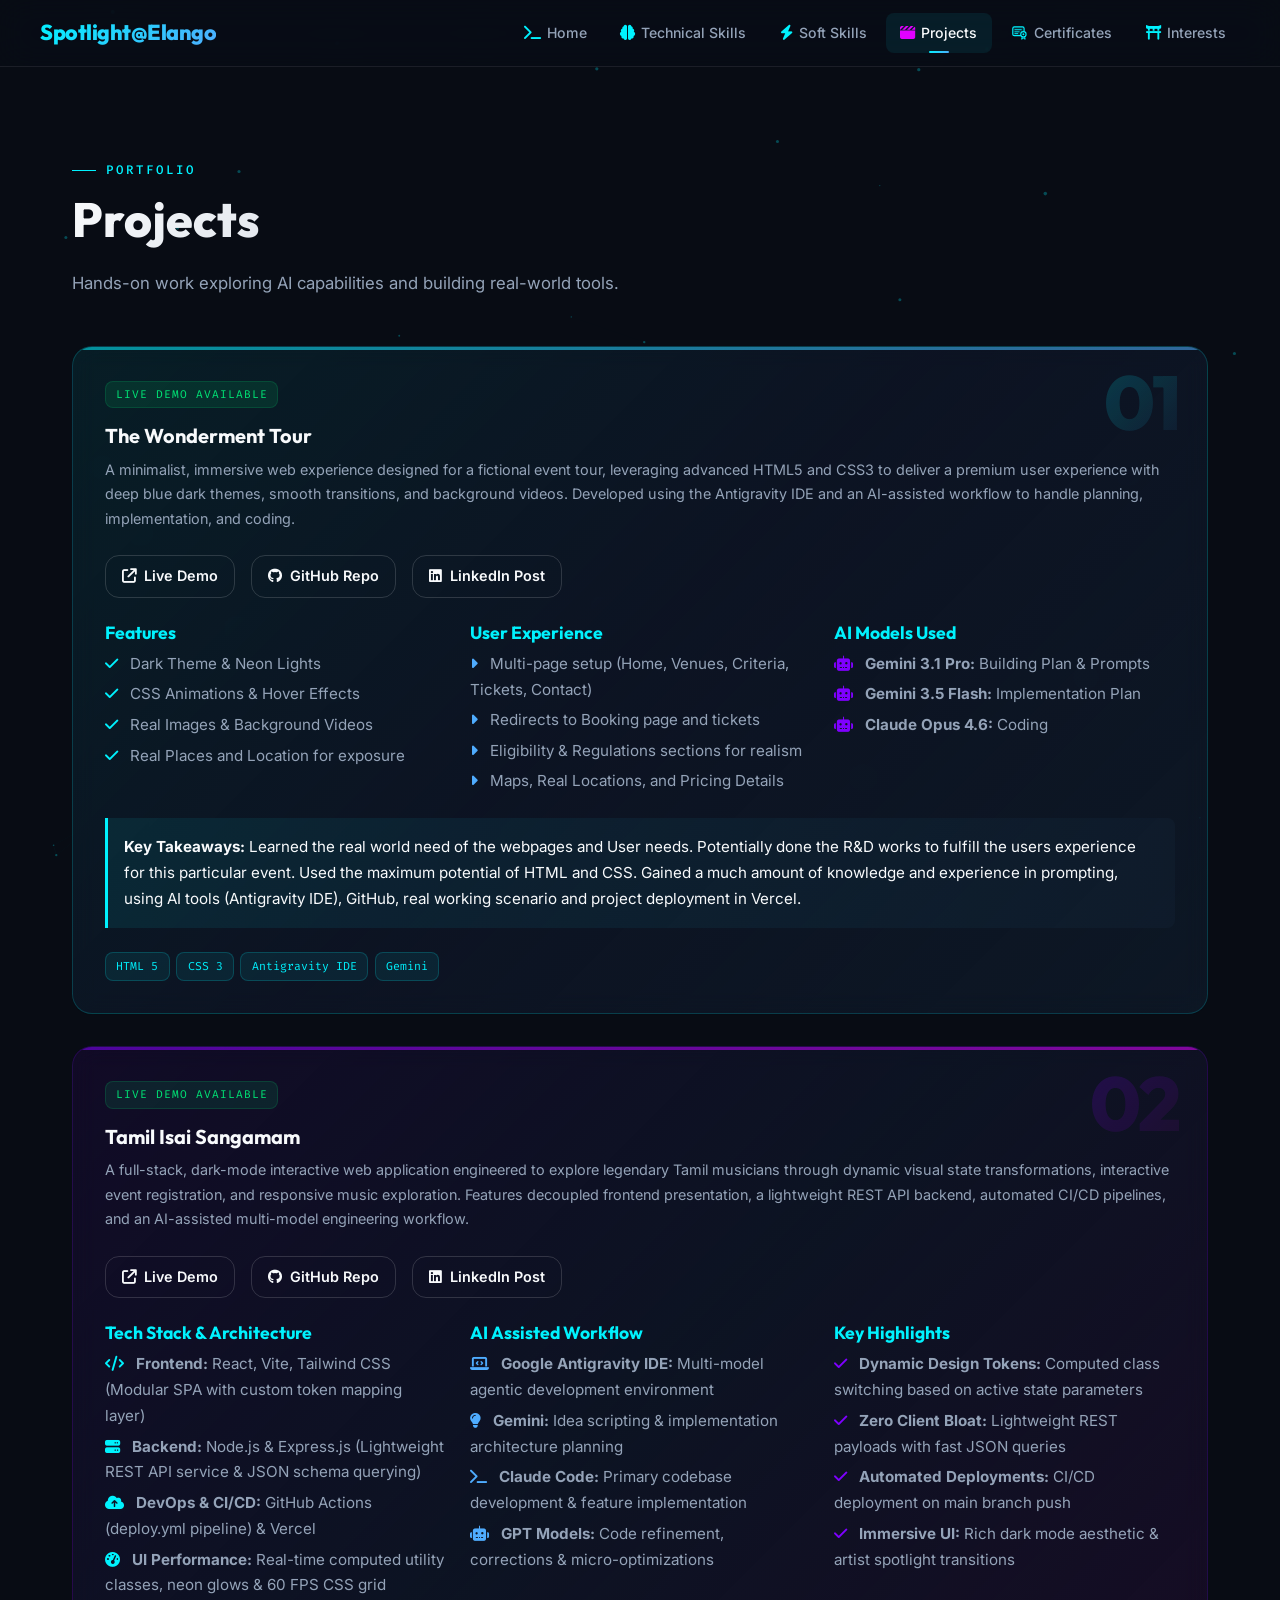
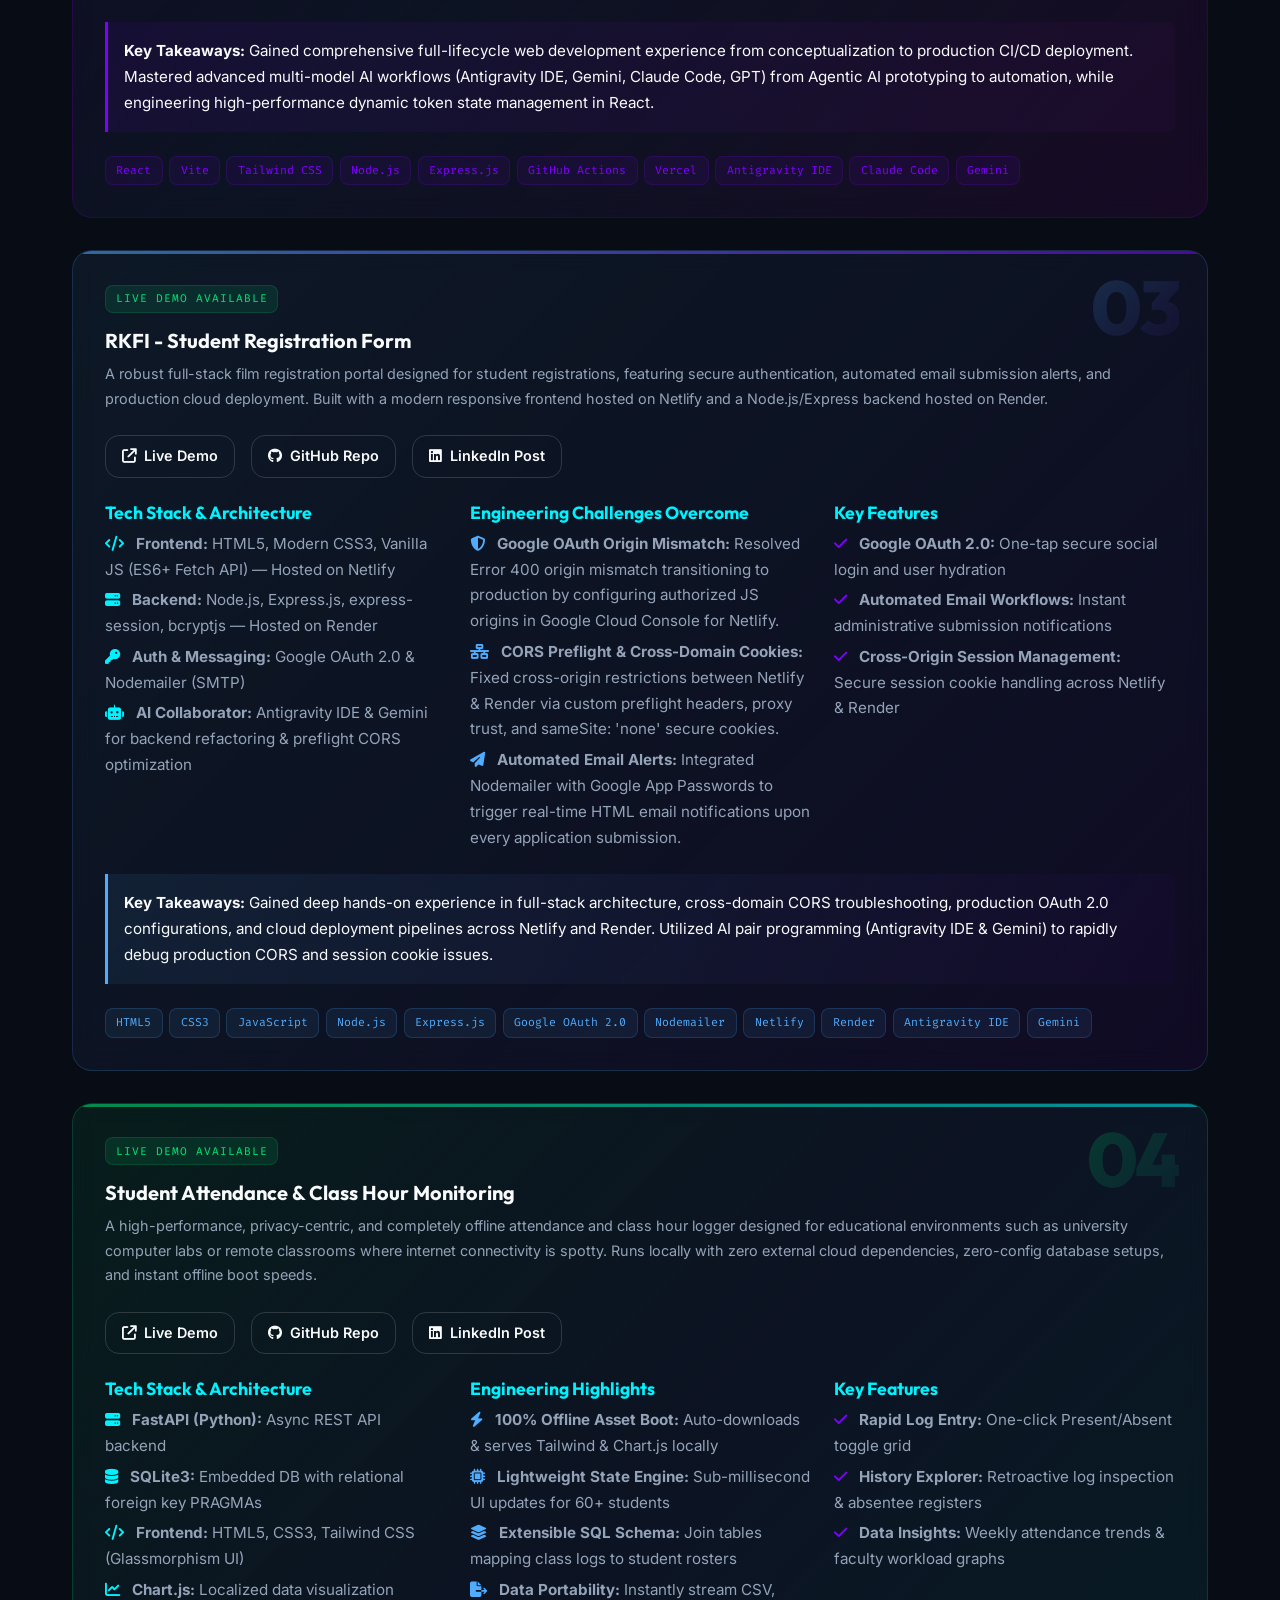
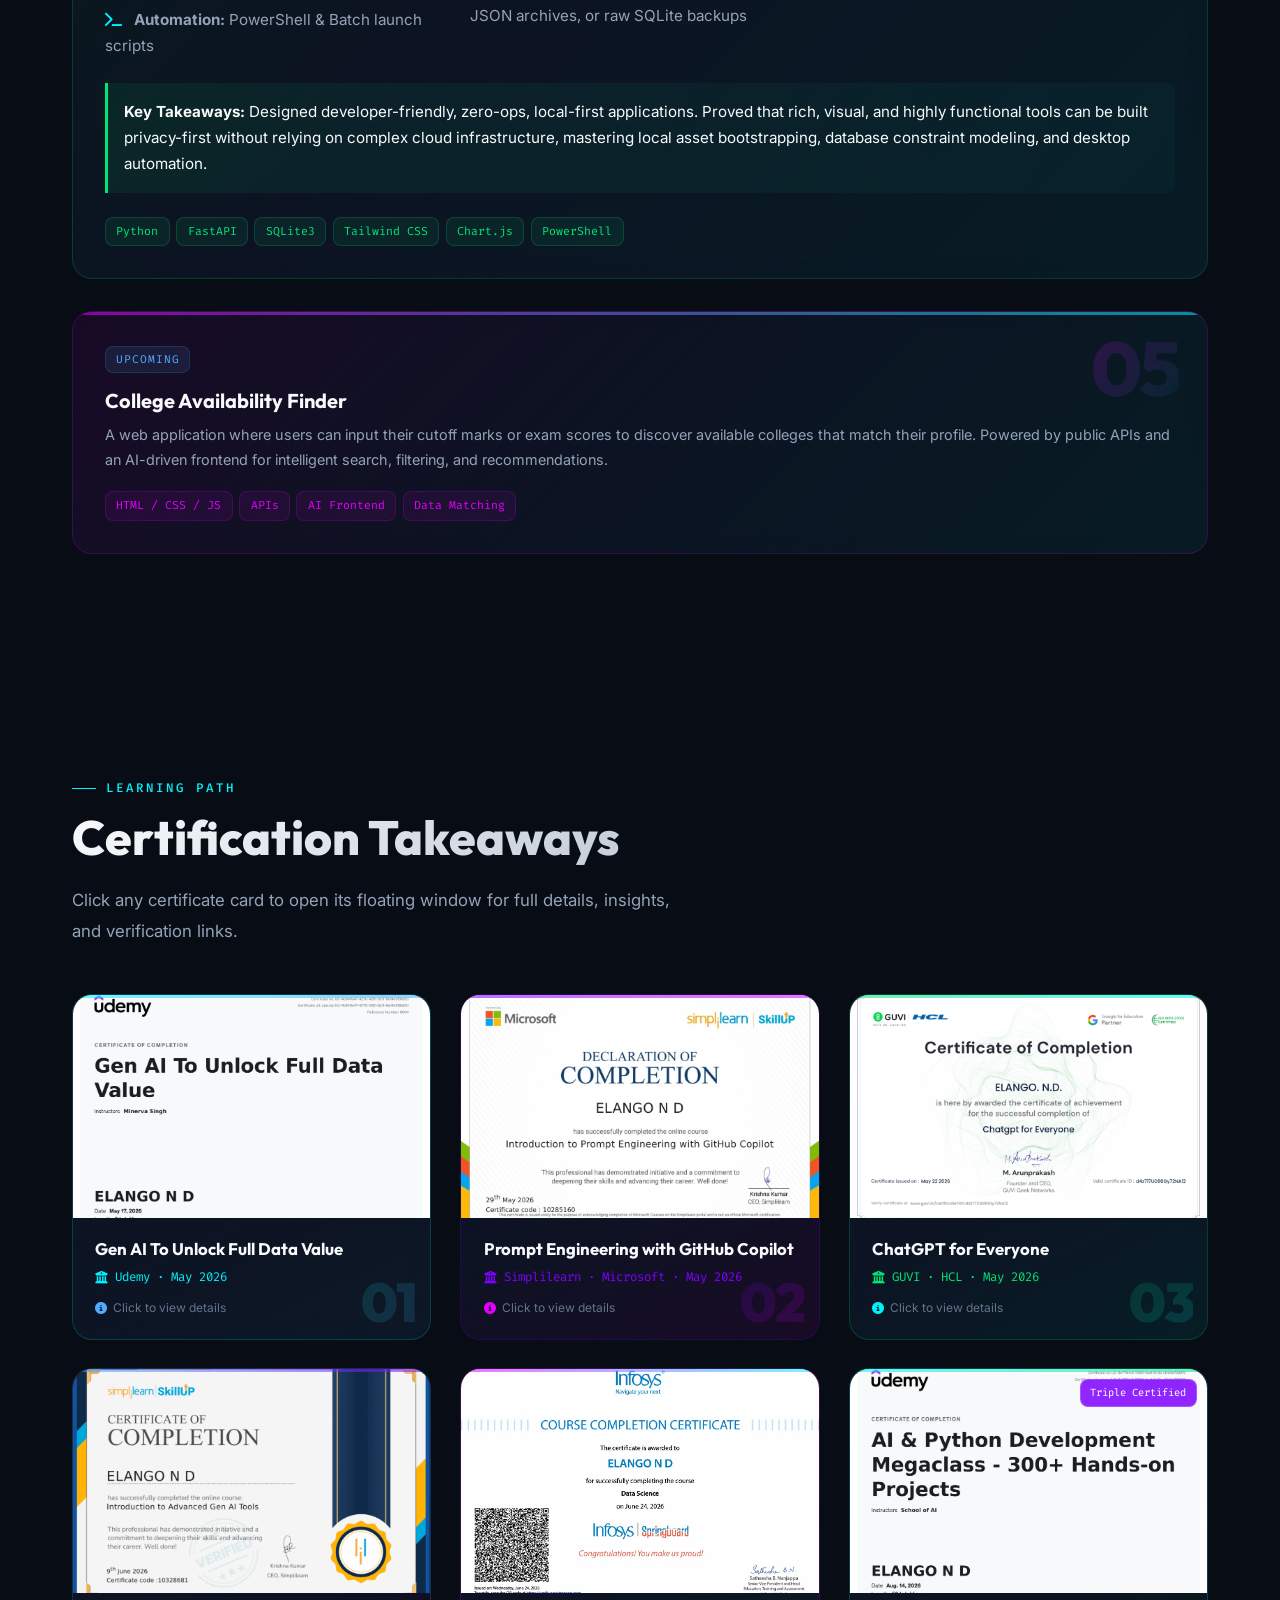
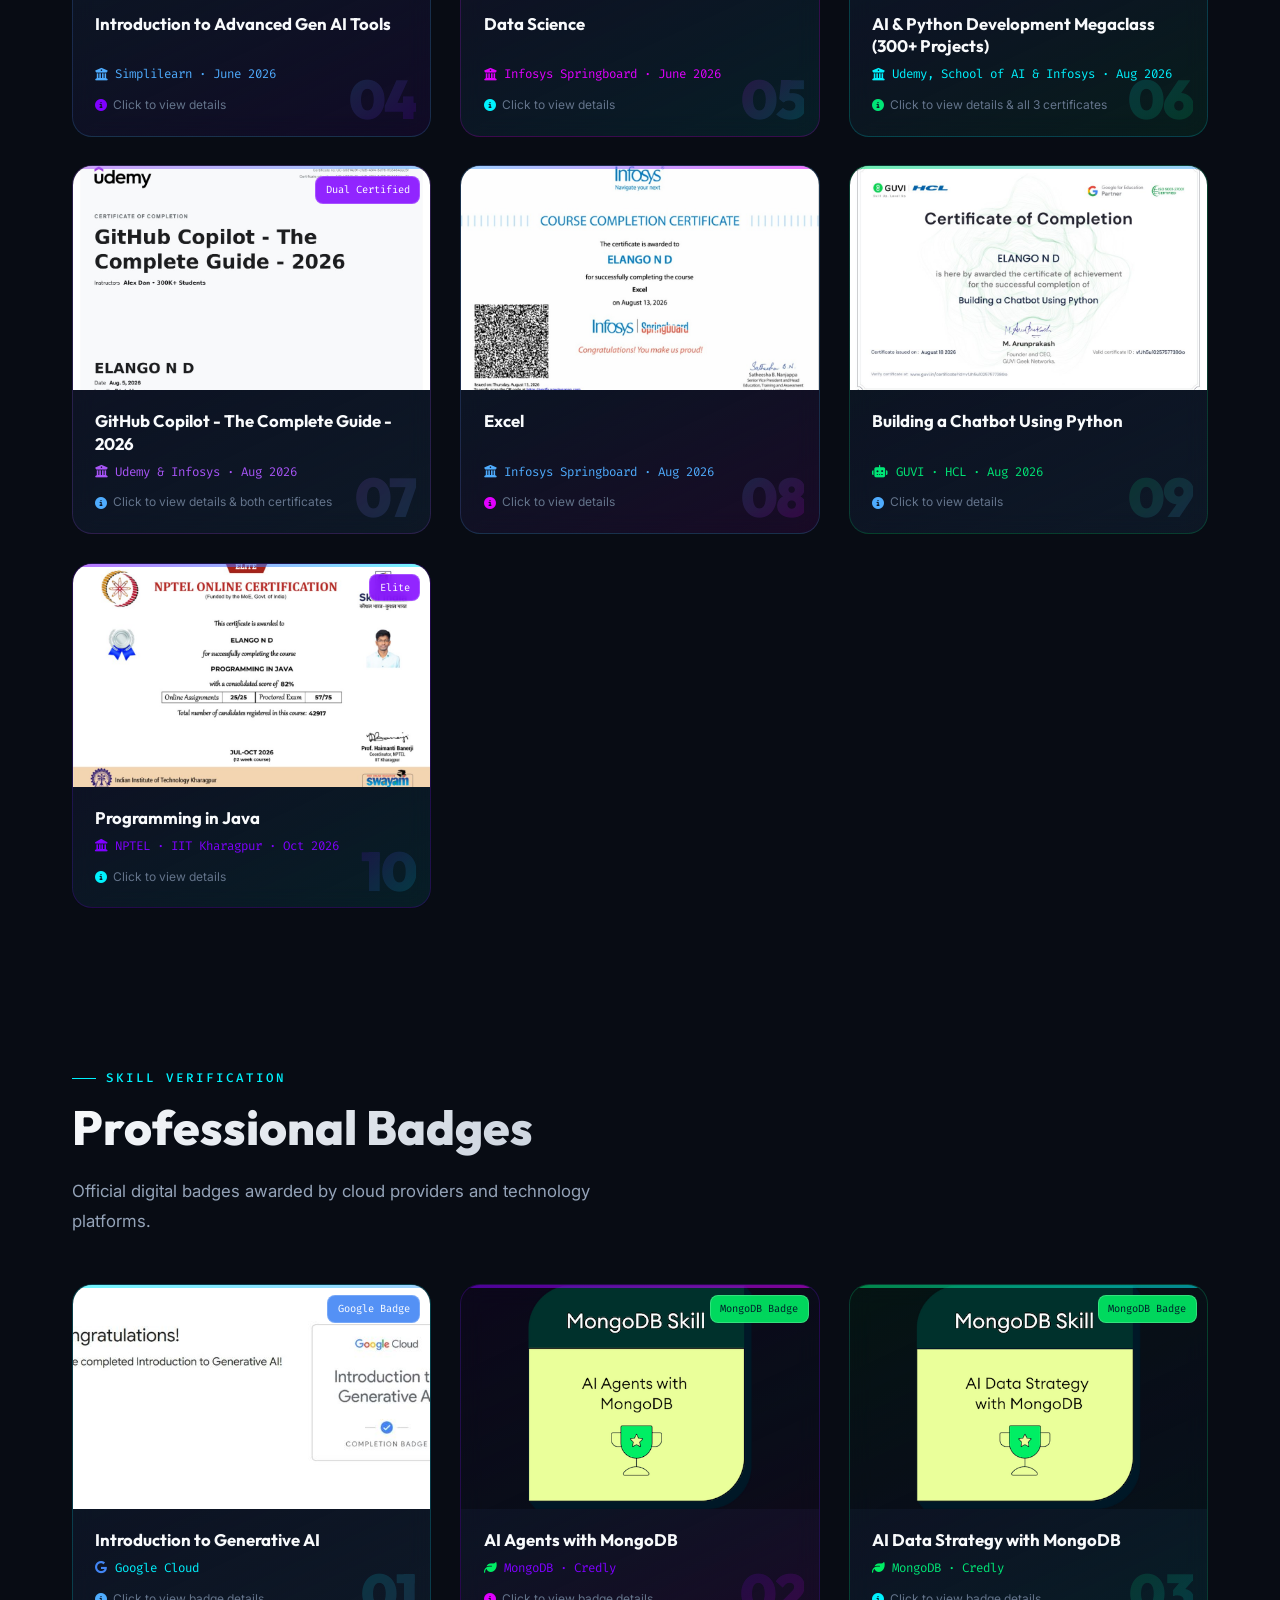
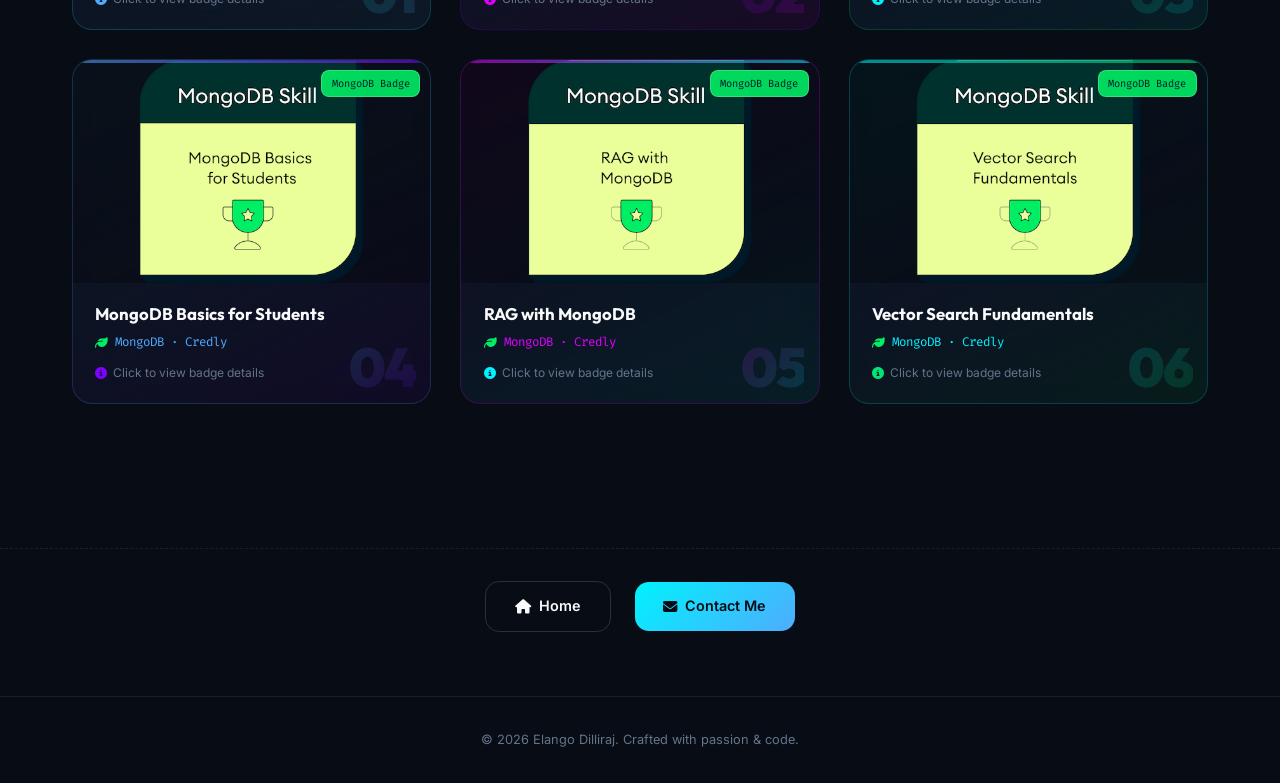
==== commit f2152a39: "Added Chatbot Certificate" ====
--- a/certifications-projects.html
+++ b/certifications-projects.html
@@ -775,6 +775,42 @@
         <!-- Cert Card 10 -->
         <div class="cert-card reveal" id="cert-10">
           <div class="cert-card-img-wrap">
+            <img src="assets/certificates/guvi-chatbot-python.jpg" alt="Building a Chatbot Using Python — GUVI" />
+          </div>
+          <div class="cert-card-info">
+            <h4 class="cert-card-title">Building a Chatbot Using Python</h4>
+            <div class="cert-card-meta"><i class="fa-solid fa-robot"></i> GUVI · HCL · Aug 2026
+            </div>
+            <div class="cert-card-hint"><i class="fa-solid fa-circle-info"></i> Click to view details</div>
+          </div>
+          <div class="cert-card-modal-content" style="display: none;">
+            <div class="cert-modal-images">
+              <img src="assets/certificates/guvi-chatbot-python.jpg" alt="Building a Chatbot Using Python — GUVI" />
+            </div>
+            <div class="cert-modal-details">
+              <h3 class="cert-modal-title">Building a Chatbot Using Python</h3>
+              <p class="cert-modal-org">GUVI · HCL · Google for Education · August 18, 2026 · ID: vfJh5u1025757738Go</p>
+              <p><strong>Course Demand:</strong> Conversational interfaces and automated text-understanding pipelines are
+                core building blocks in modern Machine Learning, NLP, and AI-driven user assistants.</p>
+              <p><strong>Why I Learnt This:</strong> Completed for Machine Learning and related AI applications —
+                strengthening my Python foundations for intent handling, response generation, and interactive model
+                integration.</p>
+              <p class="purple"><strong>Key Takeaway:</strong> Mastered designing structured conversational flows,
+                text preprocessing, and rule/pattern-driven chatbot logic in Python as a practical bridge into NLP and
+                ML-powered assistants.</p>
+              <p><strong>Practical Implementation:</strong> Built Python-based conversational workflows capable of
+                parsing user queries, routing intents, and serving automated responses for ML and data-driven projects.</p>
+              <div class="cert-modal-verify">
+                <a href="https://www.guvi.in/verify-certificate?id=vfJh5u1025757738Go" target="_blank" rel="noopener"
+                  class="btn btn-outline verify-link">🔗 Verify Certificate</a>
+              </div>
+            </div>
+          </div>
+        </div>
+
+        <!-- Cert Card 11 -->
+        <div class="cert-card reveal" id="cert-11">
+          <div class="cert-card-img-wrap">
             <img src="assets/certificates/nptel-java.png" alt="Programming in Java — NPTEL IIT Kharagpur" />
             <span class="cert-card-badge">Elite</span>
           </div>
--- a/styles.css
+++ b/styles.css
@@ -2343,6 +2343,7 @@
 .cert-card:nth-child(7) { --card-c1: 168, 85, 247; --card-c2: 79, 172, 254; }
 .cert-card:nth-child(8) { --card-c1: 79, 172, 254; --card-c2: 225, 0, 255; }
 .cert-card:nth-child(9) { --card-c1: 0, 230, 118; --card-c2: 79, 172, 254; }
+.cert-card:nth-child(10) { --card-c1: 127, 0, 255; --card-c2: 0, 242, 254; }
 
 .cert-card::after {
   content: counter(cert-grid-num, decimal-leading-zero);
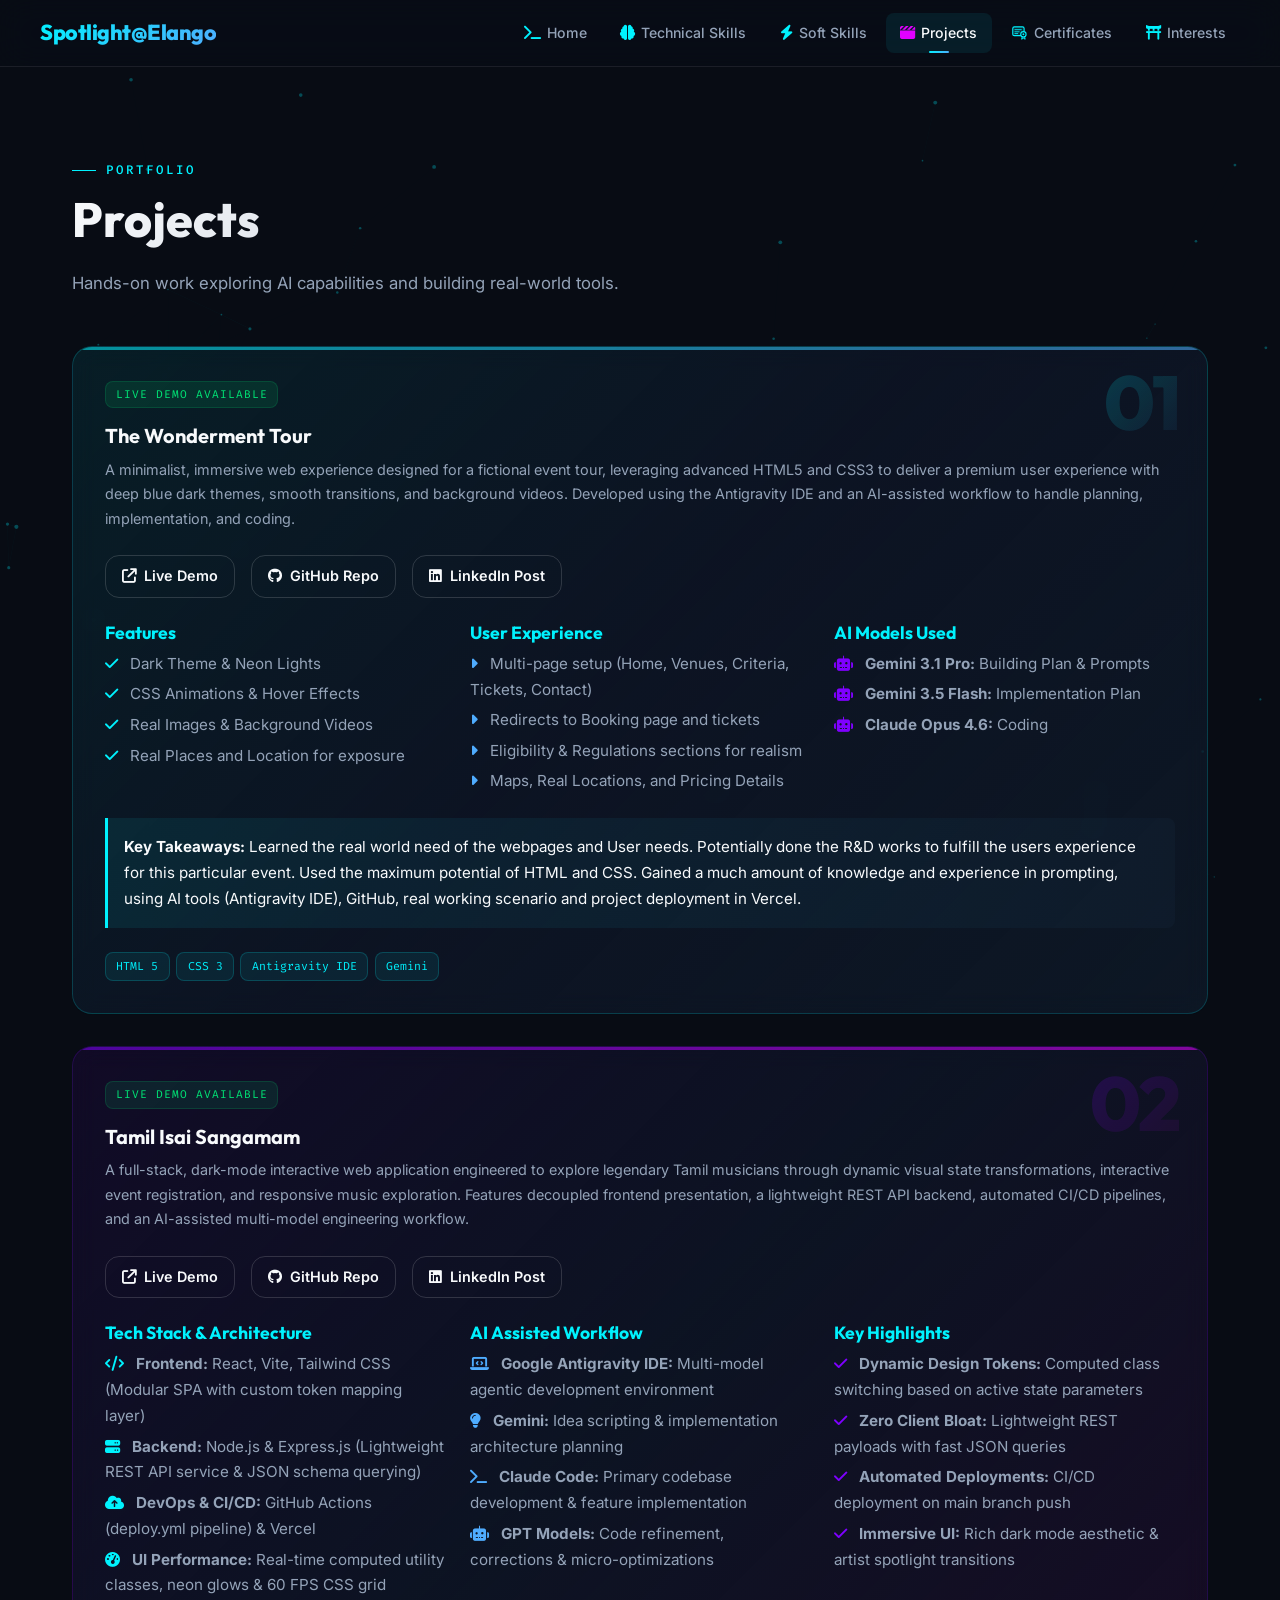
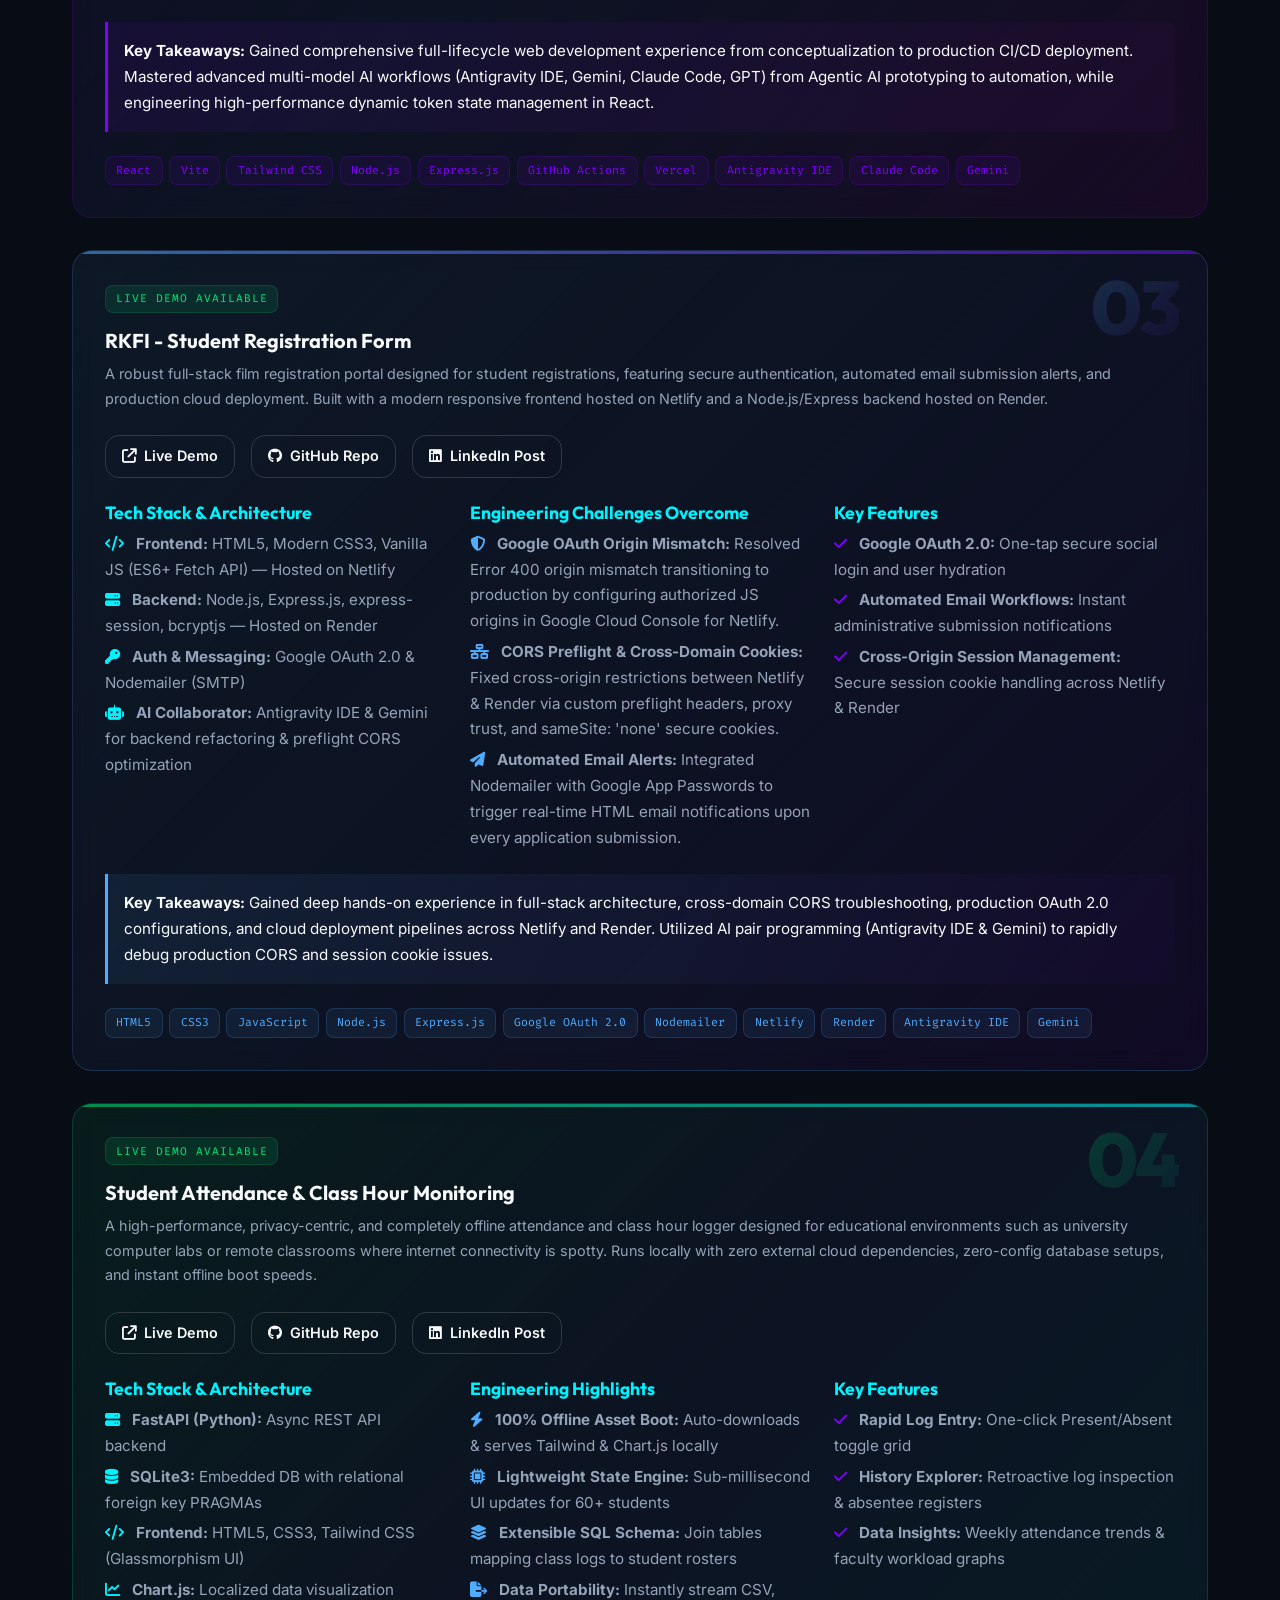
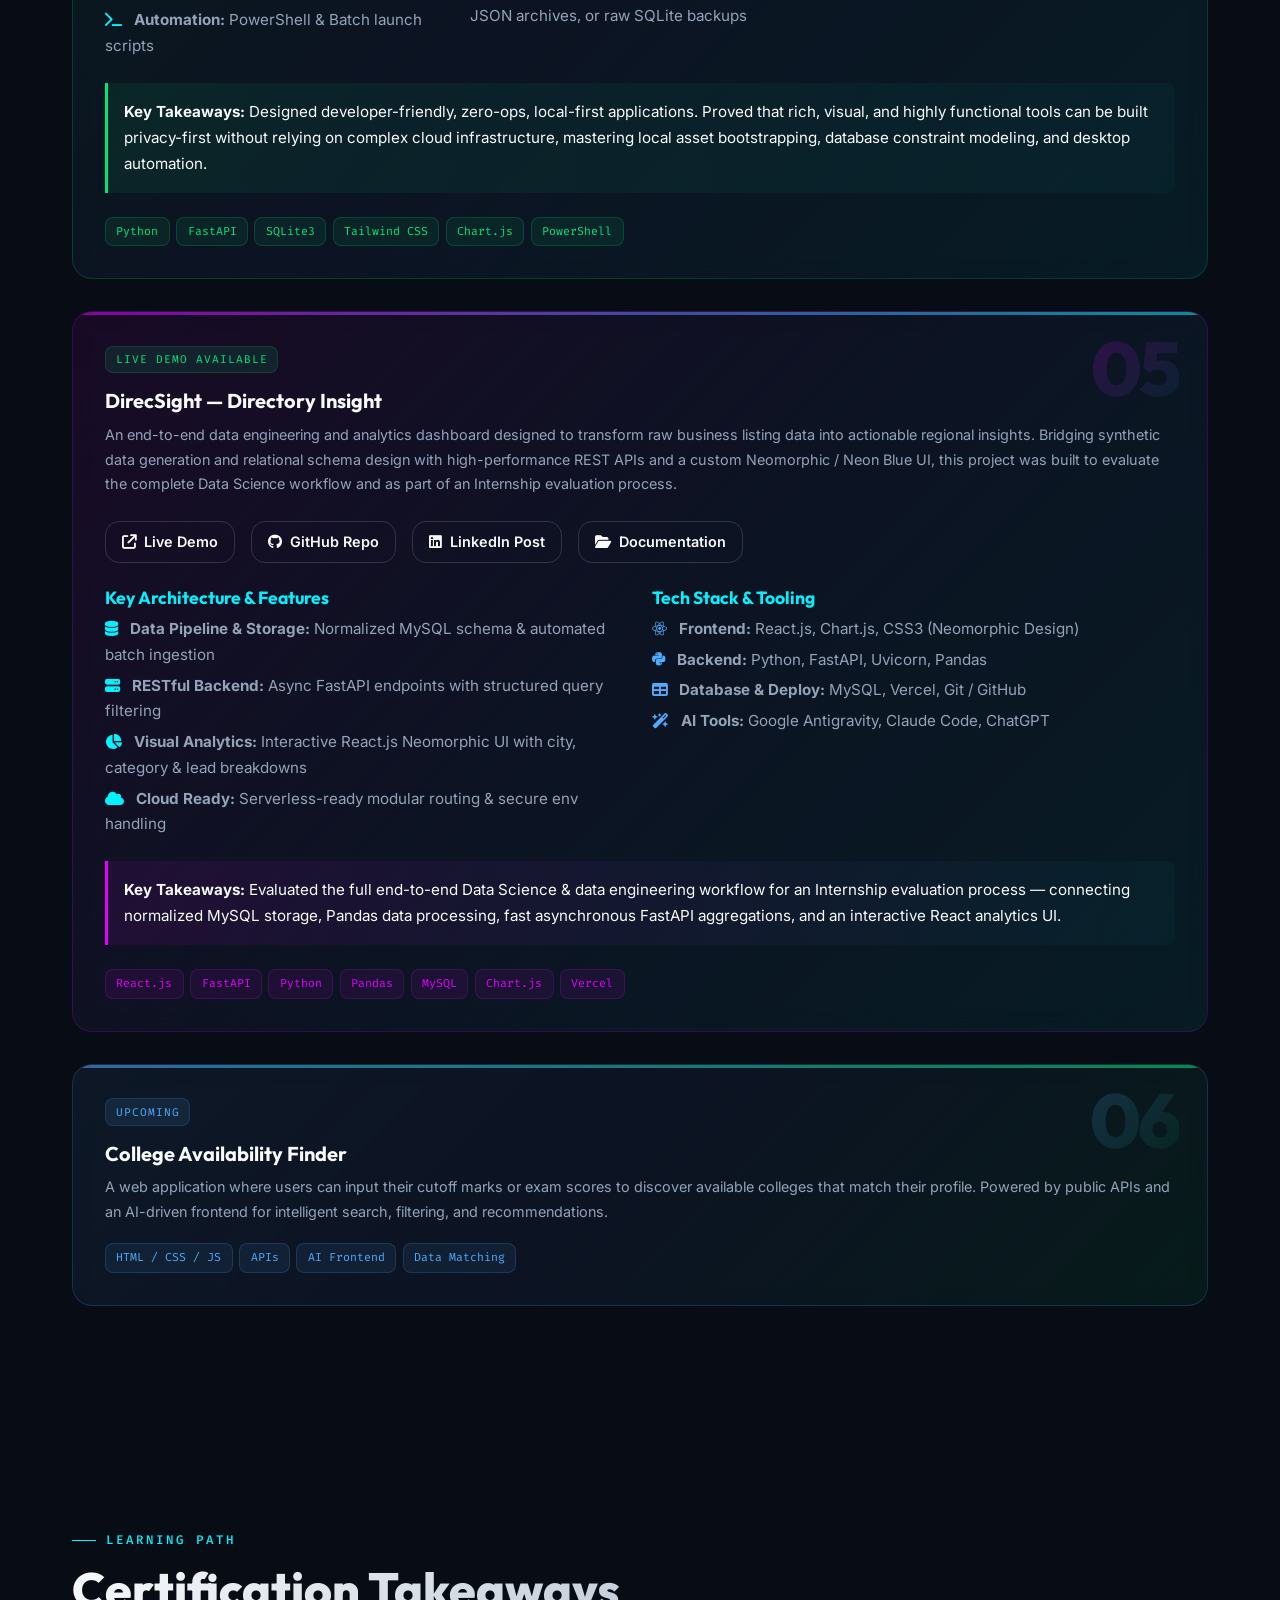
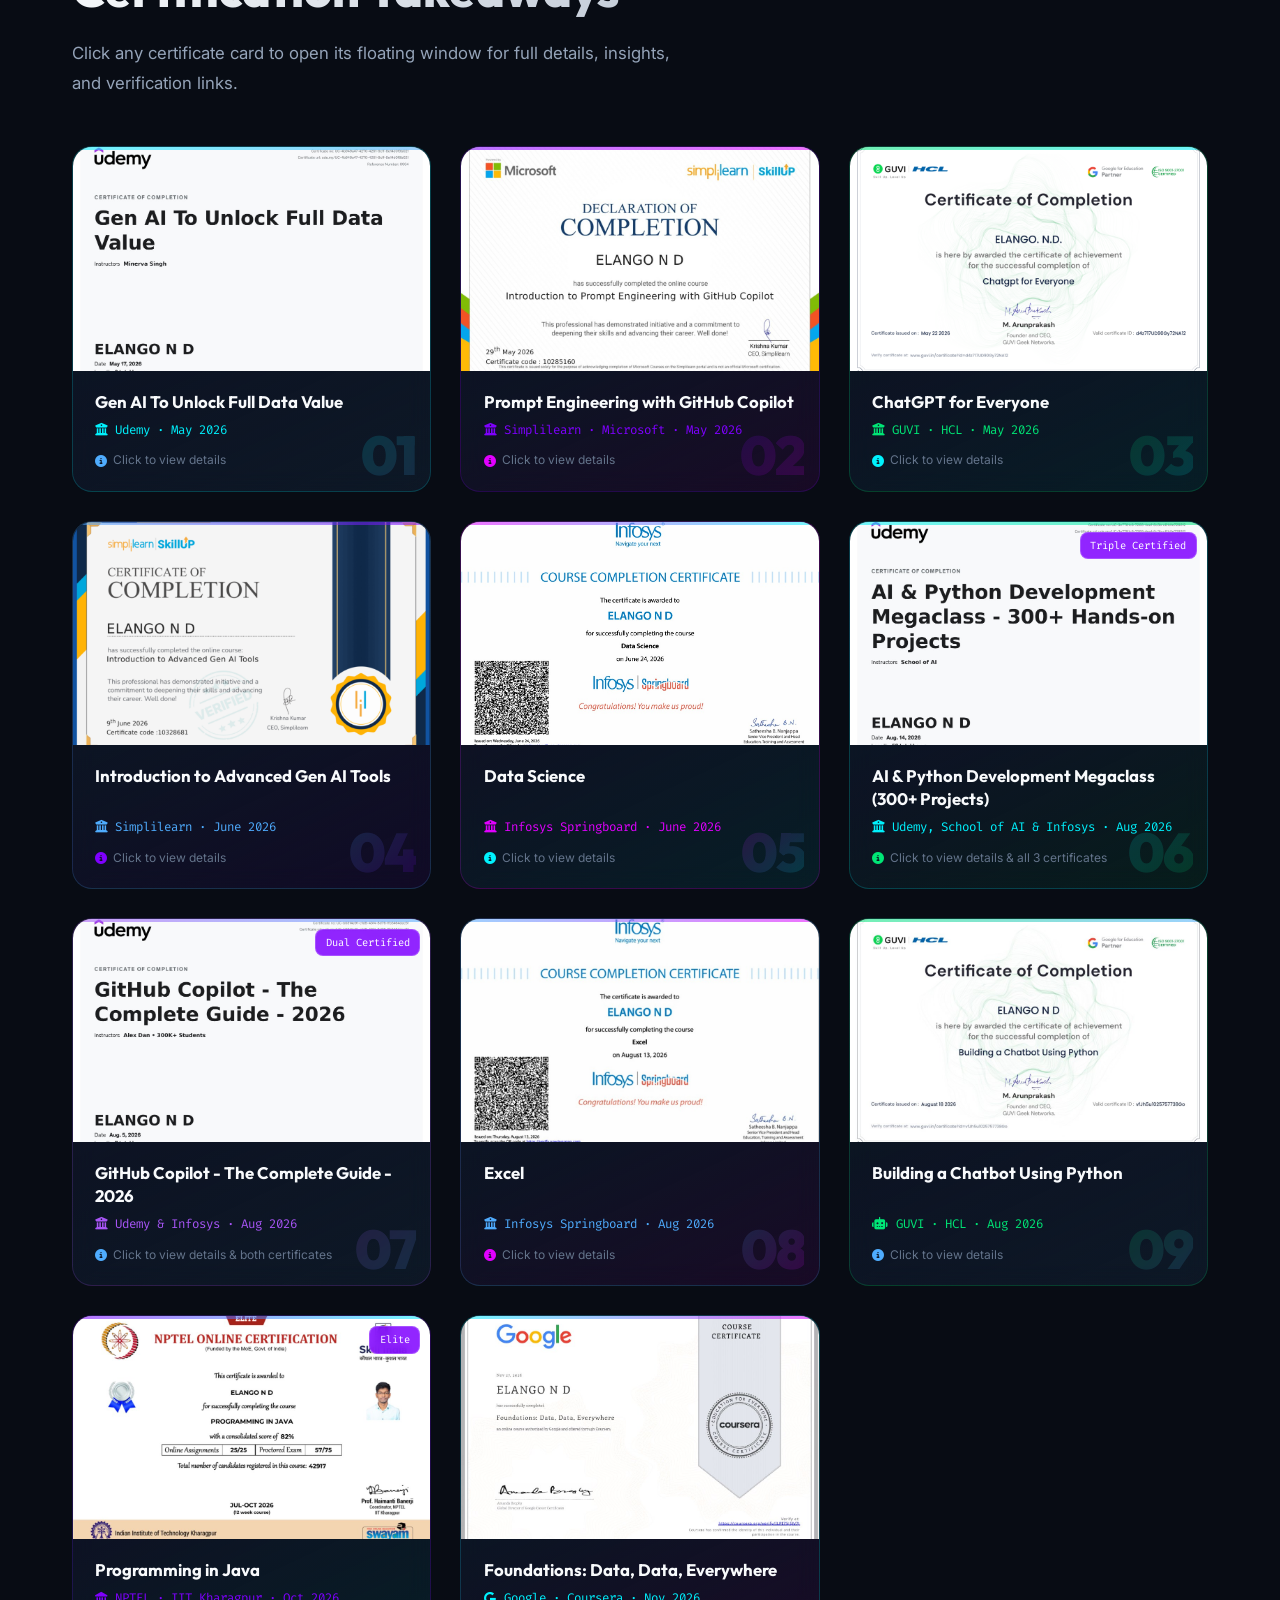
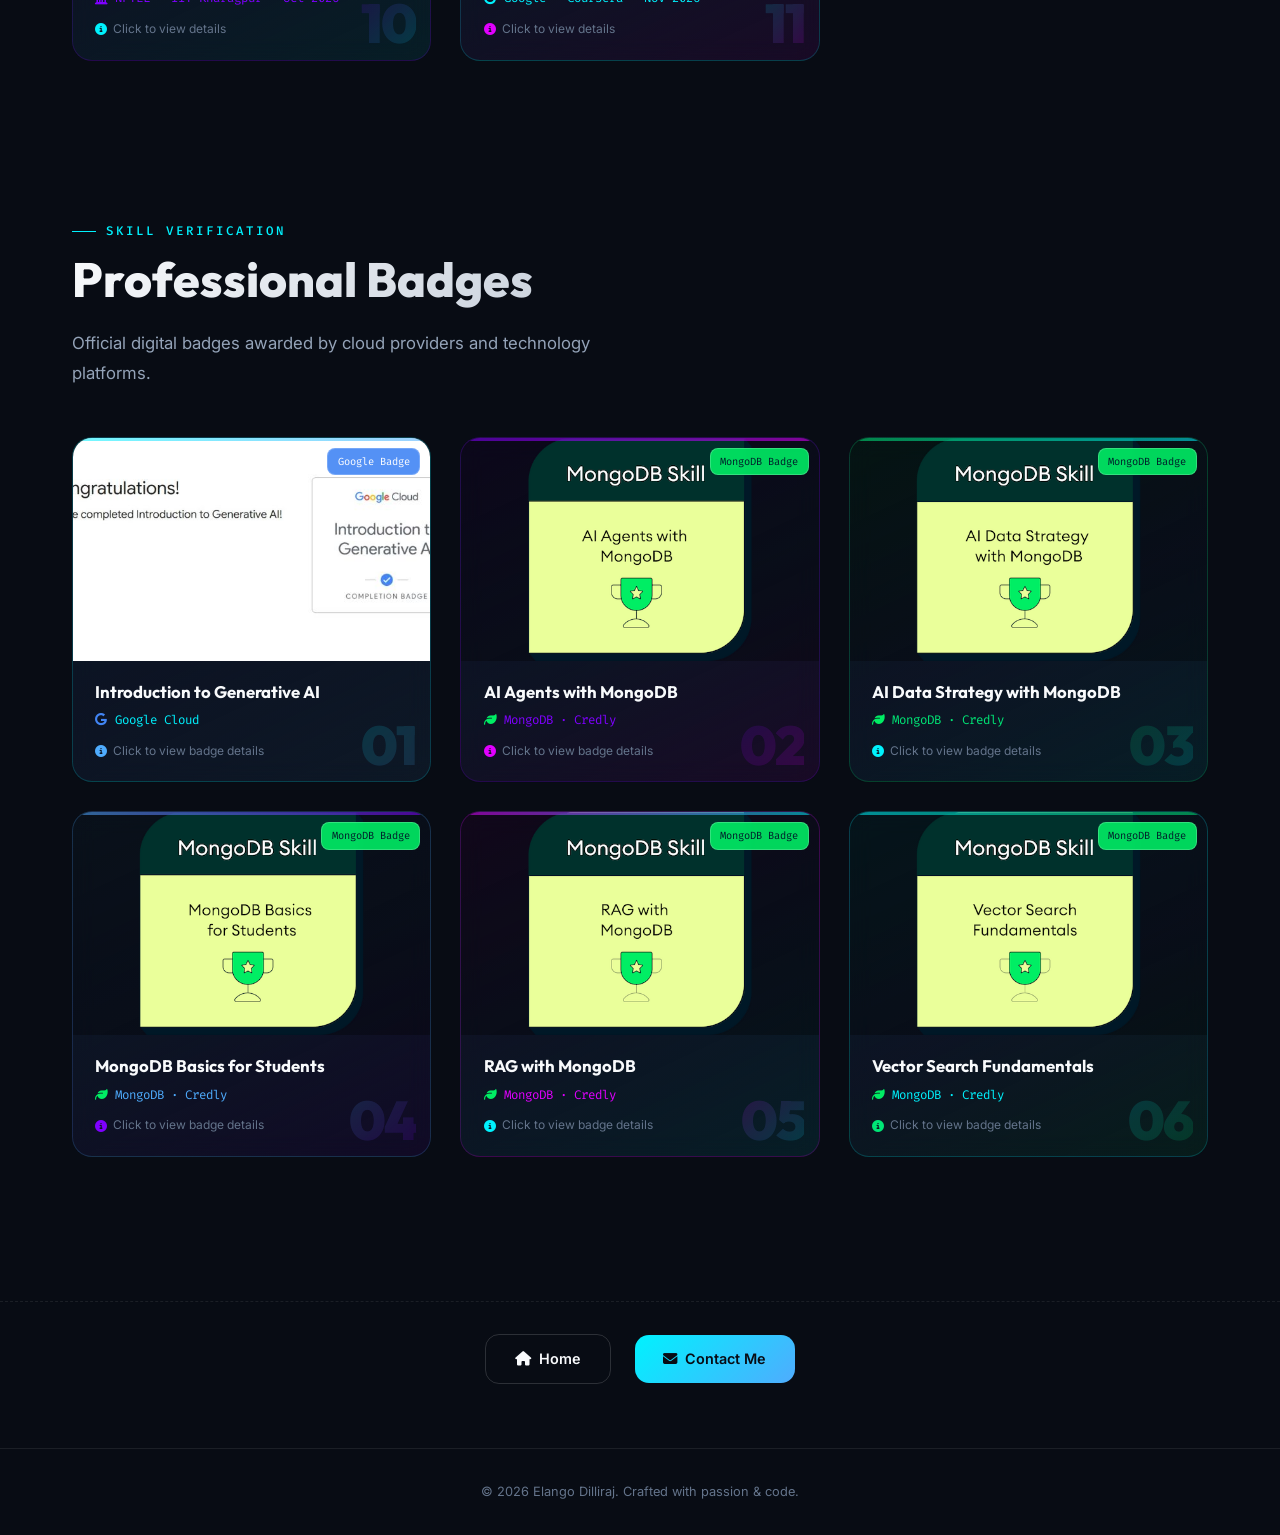
==== commit ad8b52c5: "Added DirecSight Project and Coursera Certificate" ====
--- a/certifications-projects.html
+++ b/certifications-projects.html
@@ -428,6 +428,92 @@
             <span>Tailwind CSS</span>
             <span>Chart.js</span>
             <span>PowerShell</span>
+          </div>
+        </div>
+
+        <div class="project-card reveal" style="grid-column: 1 / -1;">
+          <span class="project-status completed">Live Demo Available</span>
+          <h3>DirecSight — Directory Insight</h3>
+
+          <p>An end-to-end data engineering and analytics dashboard designed to transform raw business listing data into
+            actionable regional insights. Bridging synthetic data generation and relational schema design with
+            high-performance REST APIs and a custom Neomorphic / Neon Blue UI, this project was built to evaluate the
+            complete Data Science workflow and as part of an Internship evaluation process.</p>
+
+          <div style="margin-top: 1.5rem; display: flex; gap: 1rem; flex-wrap: wrap;">
+            <a href="https://direc-sight-dashboard.vercel.app/" target="_blank" rel="noopener" class="btn btn-outline"
+              style="padding: 0.5rem 1rem; font-size: 0.9rem;"><i class="fa-solid fa-arrow-up-right-from-square"></i>
+              Live Demo</a>
+            <a href="https://github.com/ELANGO-DILLIRAJ/DirecSight-Business-Data-Dashboard" target="_blank"
+              rel="noopener" class="btn btn-outline" style="padding: 0.5rem 1rem; font-size: 0.9rem;"><i
+                class="fa-brands fa-github"></i> GitHub Repo</a>
+            <a href="https://lnkd.in/p/giYWJeVC" target="_blank" rel="noopener" class="btn btn-outline"
+              style="padding: 0.5rem 1rem; font-size: 0.9rem;"><i class="fa-brands fa-linkedin"></i> LinkedIn Post</a>
+            <a href="https://drive.google.com/drive/folders/1Alc5N3tHOj5E6i-lS3yiQ_46dxQUDIzn?usp=sharing"
+              target="_blank" rel="noopener" class="btn btn-outline"
+              style="padding: 0.5rem 1rem; font-size: 0.9rem;"><i class="fa-solid fa-folder-open"></i>
+              Documentation</a>
+          </div>
+
+          <div
+            style="margin-top: 1.5rem; display: grid; grid-template-columns: repeat(auto-fit, minmax(250px, 1fr)); gap: 1.5rem;">
+            <div>
+              <h4 style="color: var(--accent-cyan); margin-bottom: 0.5rem; font-size: 1.1rem;">Key Architecture &amp;
+                Features</h4>
+              <ul
+                style="list-style: none; padding: 0; color: var(--text-secondary); font-size: 0.95rem; display: flex; flex-direction: column; gap: 0.3rem;">
+                <li><i class="fa-solid fa-database" style="color: var(--accent-cyan); margin-right: 8px;"></i>
+                  <strong>Data Pipeline &amp; Storage:</strong> Normalized MySQL schema &amp; automated batch ingestion
+                </li>
+                <li><i class="fa-solid fa-server" style="color: var(--accent-cyan); margin-right: 8px;"></i>
+                  <strong>RESTful Backend:</strong> Async FastAPI endpoints with structured query filtering
+                </li>
+                <li><i class="fa-solid fa-chart-pie" style="color: var(--accent-cyan); margin-right: 8px;"></i>
+                  <strong>Visual Analytics:</strong> Interactive React.js Neomorphic UI with city, category &amp; lead
+                  breakdowns
+                </li>
+                <li><i class="fa-solid fa-cloud" style="color: var(--accent-cyan); margin-right: 8px;"></i>
+                  <strong>Cloud Ready:</strong> Serverless-ready modular routing &amp; secure env handling
+                </li>
+              </ul>
+            </div>
+
+            <div>
+              <h4 style="color: var(--accent-cyan); margin-bottom: 0.5rem; font-size: 1.1rem;">Tech Stack &amp; Tooling
+              </h4>
+              <ul
+                style="list-style: none; padding: 0; color: var(--text-secondary); font-size: 0.95rem; display: flex; flex-direction: column; gap: 0.3rem;">
+                <li><i class="fa-brands fa-react" style="color: var(--accent-blue); margin-right: 8px;"></i>
+                  <strong>Frontend:</strong> React.js, Chart.js, CSS3 (Neomorphic Design)
+                </li>
+                <li><i class="fa-brands fa-python" style="color: var(--accent-blue); margin-right: 8px;"></i>
+                  <strong>Backend:</strong> Python, FastAPI, Uvicorn, Pandas
+                </li>
+                <li><i class="fa-solid fa-table" style="color: var(--accent-blue); margin-right: 8px;"></i>
+                  <strong>Database &amp; Deploy:</strong> MySQL, Vercel, Git / GitHub
+                </li>
+                <li><i class="fa-solid fa-wand-magic-sparkles" style="color: var(--accent-blue); margin-right: 8px;"></i>
+                  <strong>AI Tools:</strong> Google Antigravity, Claude Code, ChatGPT
+                </li>
+              </ul>
+            </div>
+          </div>
+
+          <div class="project-takeaways">
+            <p style="margin: 0; font-size: 0.95rem; color: var(--text-primary);"><strong>Key Takeaways:</strong>
+              Evaluated the full end-to-end Data Science &amp; data engineering workflow for an Internship evaluation
+              process — connecting normalized MySQL storage, Pandas data processing, fast asynchronous FastAPI
+              aggregations, and an interactive React analytics UI.</p>
+          </div>
+
+          <div class="project-tech-tags" style="margin-top: 1.5rem;">
+            <span>React.js</span>
+            <span>FastAPI</span>
+            <span>Python</span>
+            <span>Pandas</span>
+            <span>MySQL</span>
+            <span>Chart.js</span>
+            <span>Vercel</span>
           </div>
         </div>
 
@@ -844,6 +930,42 @@
           </div>
         </div>
 
+        <!-- Cert Card 12 -->
+        <div class="cert-card reveal" id="cert-12">
+          <div class="cert-card-img-wrap">
+            <img src="assets/certificates/google-data-everywhere.jpg" alt="Foundations: Data, Data, Everywhere — Google & Coursera" />
+          </div>
+          <div class="cert-card-info">
+            <h4 class="cert-card-title">Foundations: Data, Data, Everywhere</h4>
+            <div class="cert-card-meta"><i class="fa-brands fa-google"></i> Google · Coursera · Nov 2026
+            </div>
+            <div class="cert-card-hint"><i class="fa-solid fa-circle-info"></i> Click to view details</div>
+          </div>
+          <div class="cert-card-modal-content" style="display: none;">
+            <div class="cert-modal-images">
+              <img src="assets/certificates/google-data-everywhere.jpg" alt="Foundations: Data, Data, Everywhere — Google & Coursera" />
+            </div>
+            <div class="cert-modal-details">
+              <h3 class="cert-modal-title">Foundations: Data, Data, Everywhere</h3>
+              <p class="cert-modal-org">Google · Coursera · November 27, 2026</p>
+              <p><strong>Course Demand:</strong> Understanding the six core phases of the data analysis process — Ask,
+                Prepare, Process, Analyze, Share, and Act — along with how spreadsheets, SQL databases, and
+                visualization platforms integrate in modern data workflows.</p>
+              <p><strong>Why I Learnt This:</strong> Completed as part of my academics in Data and Data Science to build
+                structured problem-solving, root-cause analysis, and bias-free analytical thinking.</p>
+              <p class="purple"><strong>Key Takeaway:</strong> Mastered mapping end-to-end data workflows from
+                collection to stakeholder storytelling, and recognized how clean data ecosystems directly inform
+                engineering strategies and power intelligent applications.</p>
+              <p><strong>Practical Implementation:</strong> Applied problem-oriented analytical frameworks, SQL/spreadsheet
+                workflow planning, and data-driven decision-making principles across academic Data Science coursework.</p>
+              <div class="cert-modal-verify">
+                <a href="https://www.coursera.org/account/accomplishments/verify/ILPI75JSJV7J" target="_blank" rel="noopener"
+                  class="btn btn-outline verify-link">🔗 Verify Certificate</a>
+              </div>
+            </div>
+          </div>
+        </div>
+
       </div>
     </section>
 
--- a/styles.css
+++ b/styles.css
@@ -1389,6 +1389,7 @@
 .project-card:nth-child(3) { --proj-accent-1: 79, 172, 254; --proj-accent-2: 127, 0, 255; }
 .project-card:nth-child(4) { --proj-accent-1: 0, 230, 118; --proj-accent-2: 0, 242, 254; }
 .project-card:nth-child(5) { --proj-accent-1: 225, 0, 255; --proj-accent-2: 0, 242, 254; }
+.project-card:nth-child(6) { --proj-accent-1: 79, 172, 254; --proj-accent-2: 0, 230, 118; }
 
 .projects-grid .project-card.reveal.visible {
   transition: opacity 0.6s ease,
@@ -2344,6 +2345,7 @@
 .cert-card:nth-child(8) { --card-c1: 79, 172, 254; --card-c2: 225, 0, 255; }
 .cert-card:nth-child(9) { --card-c1: 0, 230, 118; --card-c2: 79, 172, 254; }
 .cert-card:nth-child(10) { --card-c1: 127, 0, 255; --card-c2: 0, 242, 254; }
+.cert-card:nth-child(11) { --card-c1: 0, 242, 254; --card-c2: 225, 0, 255; }
 
 .cert-card::after {
   content: counter(cert-grid-num, decimal-leading-zero);
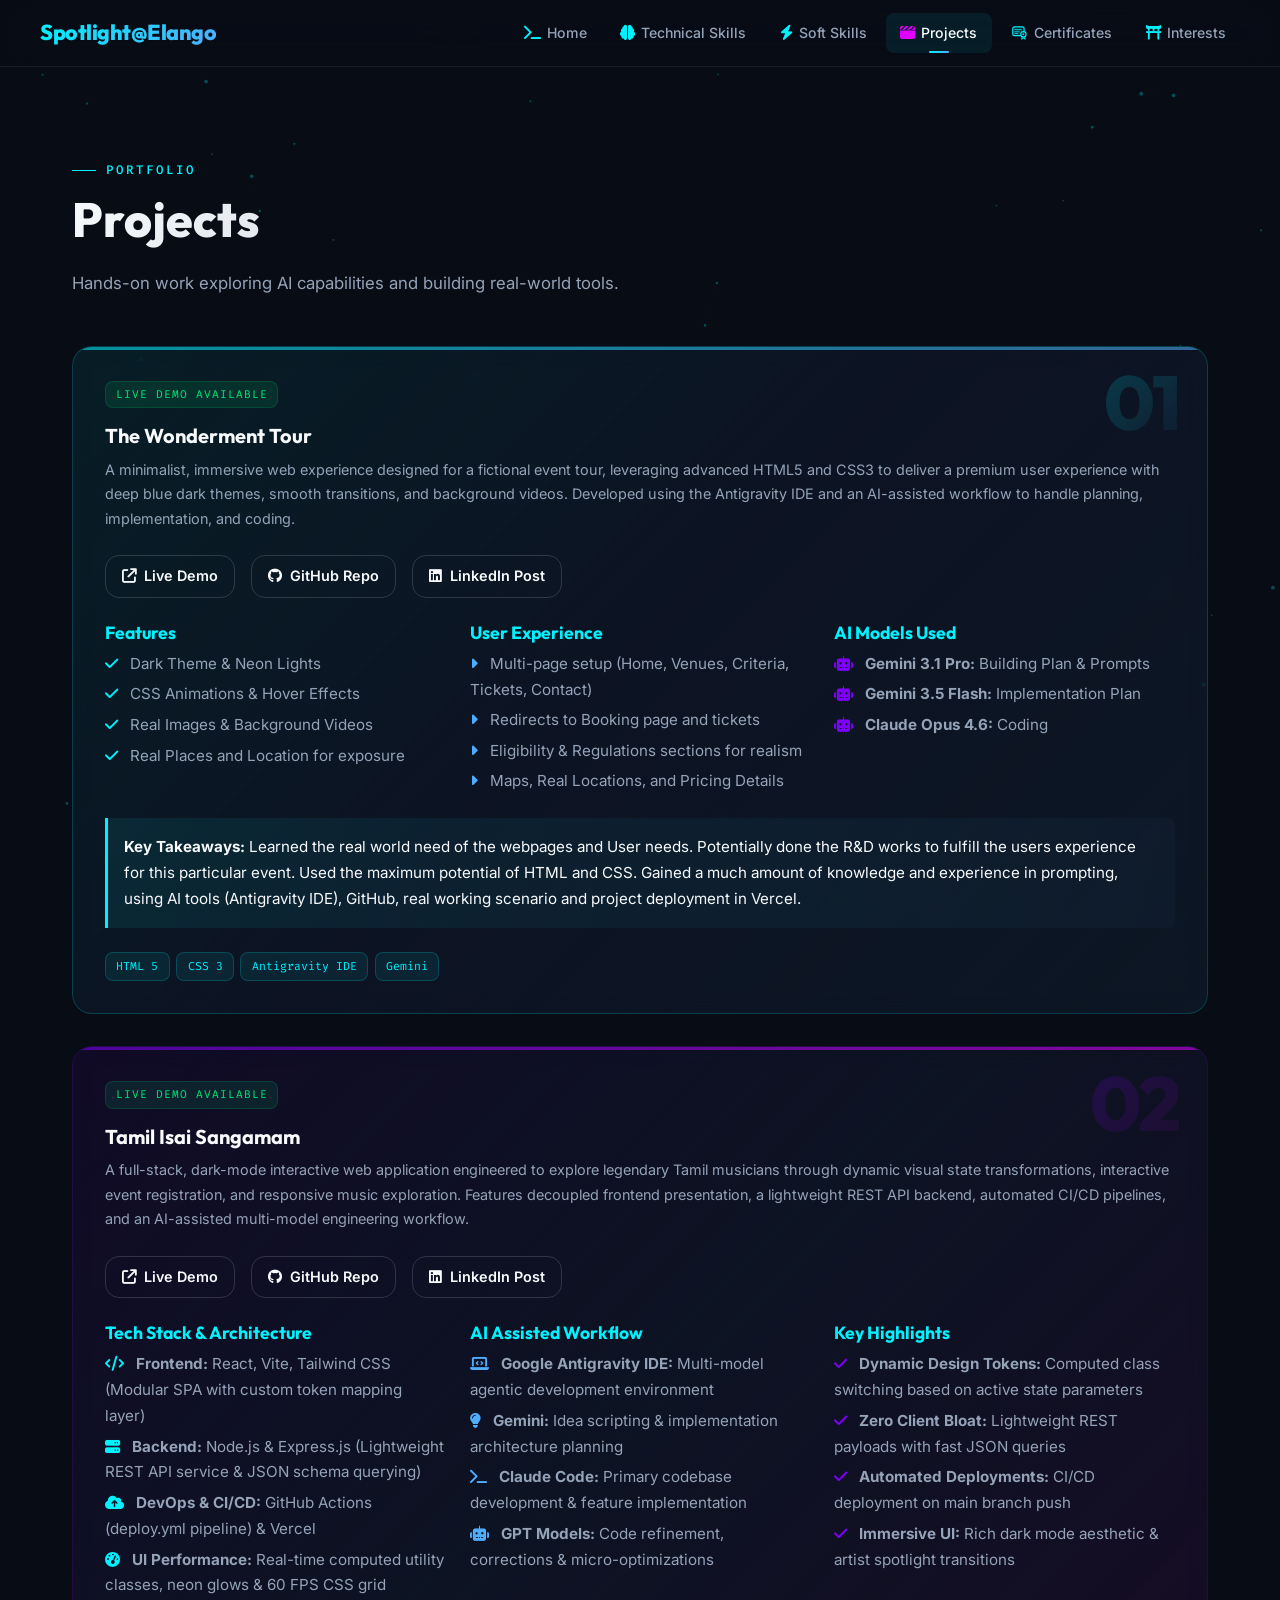
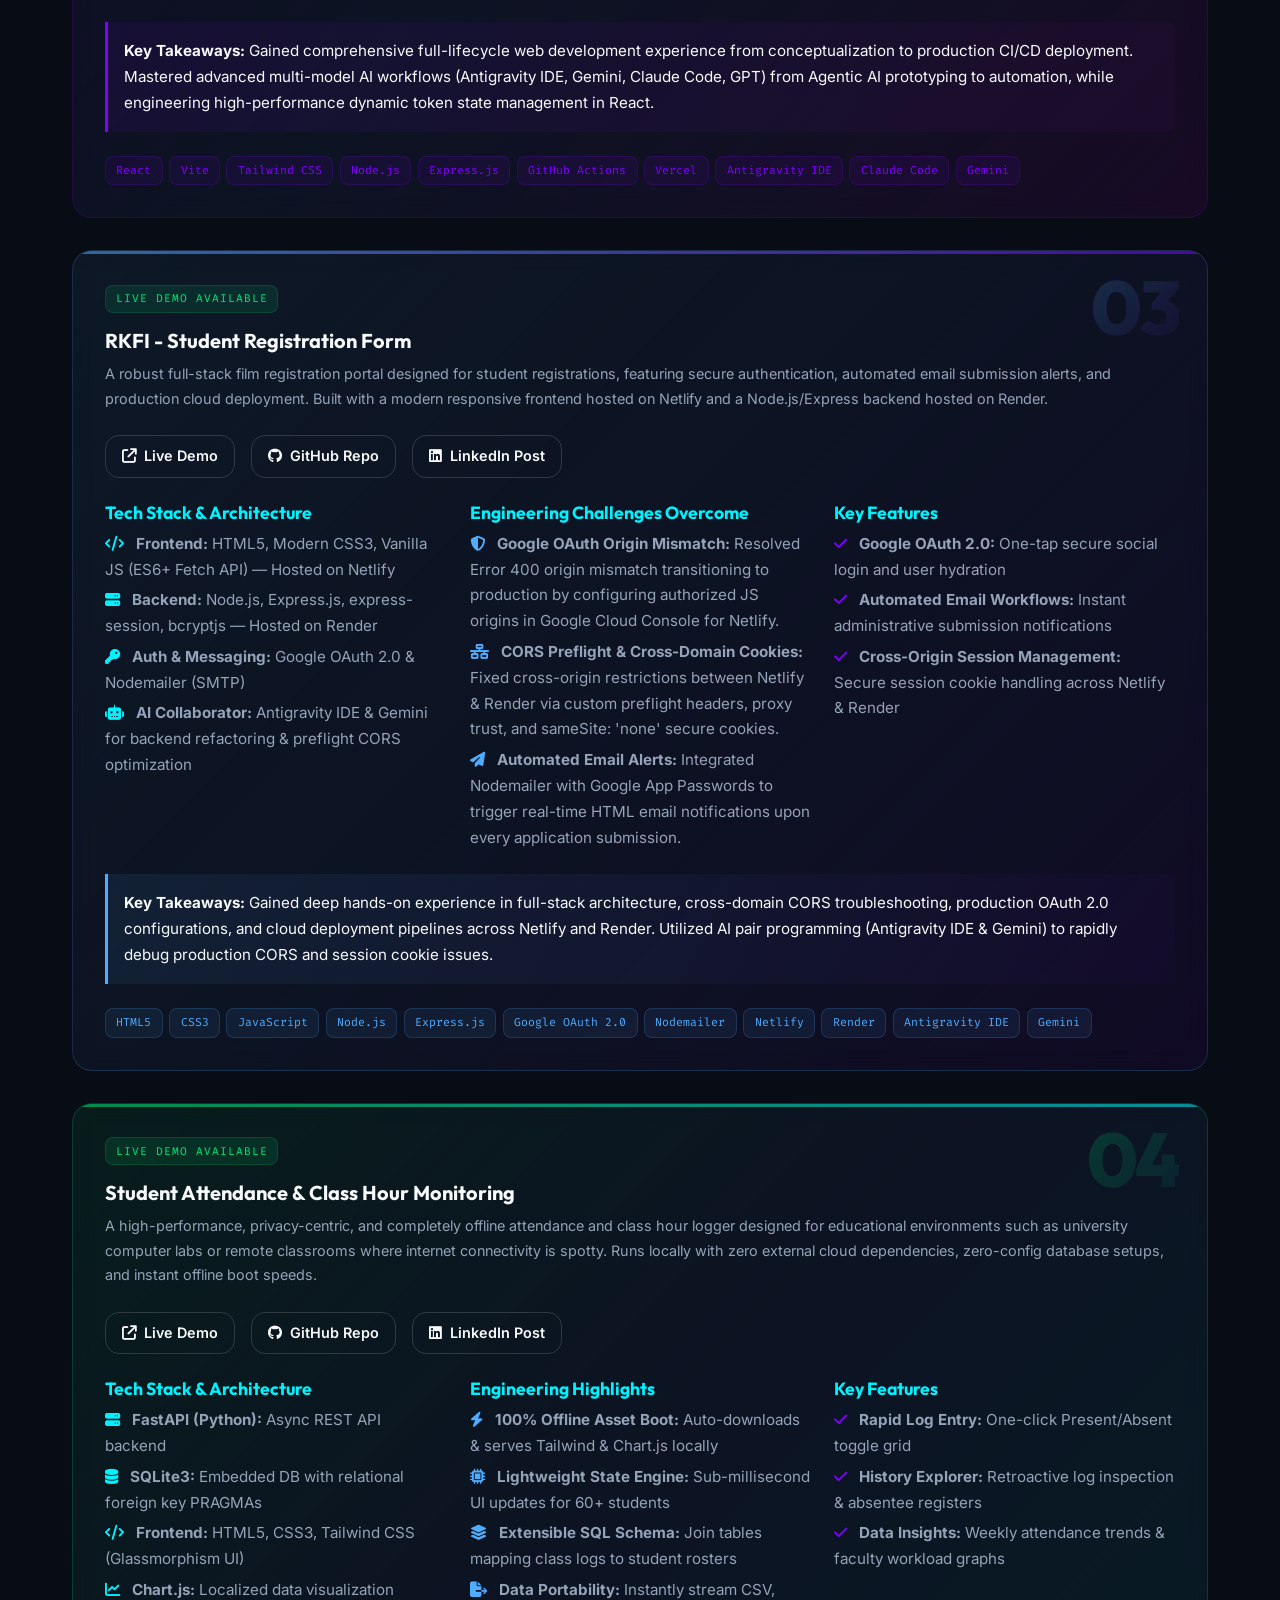
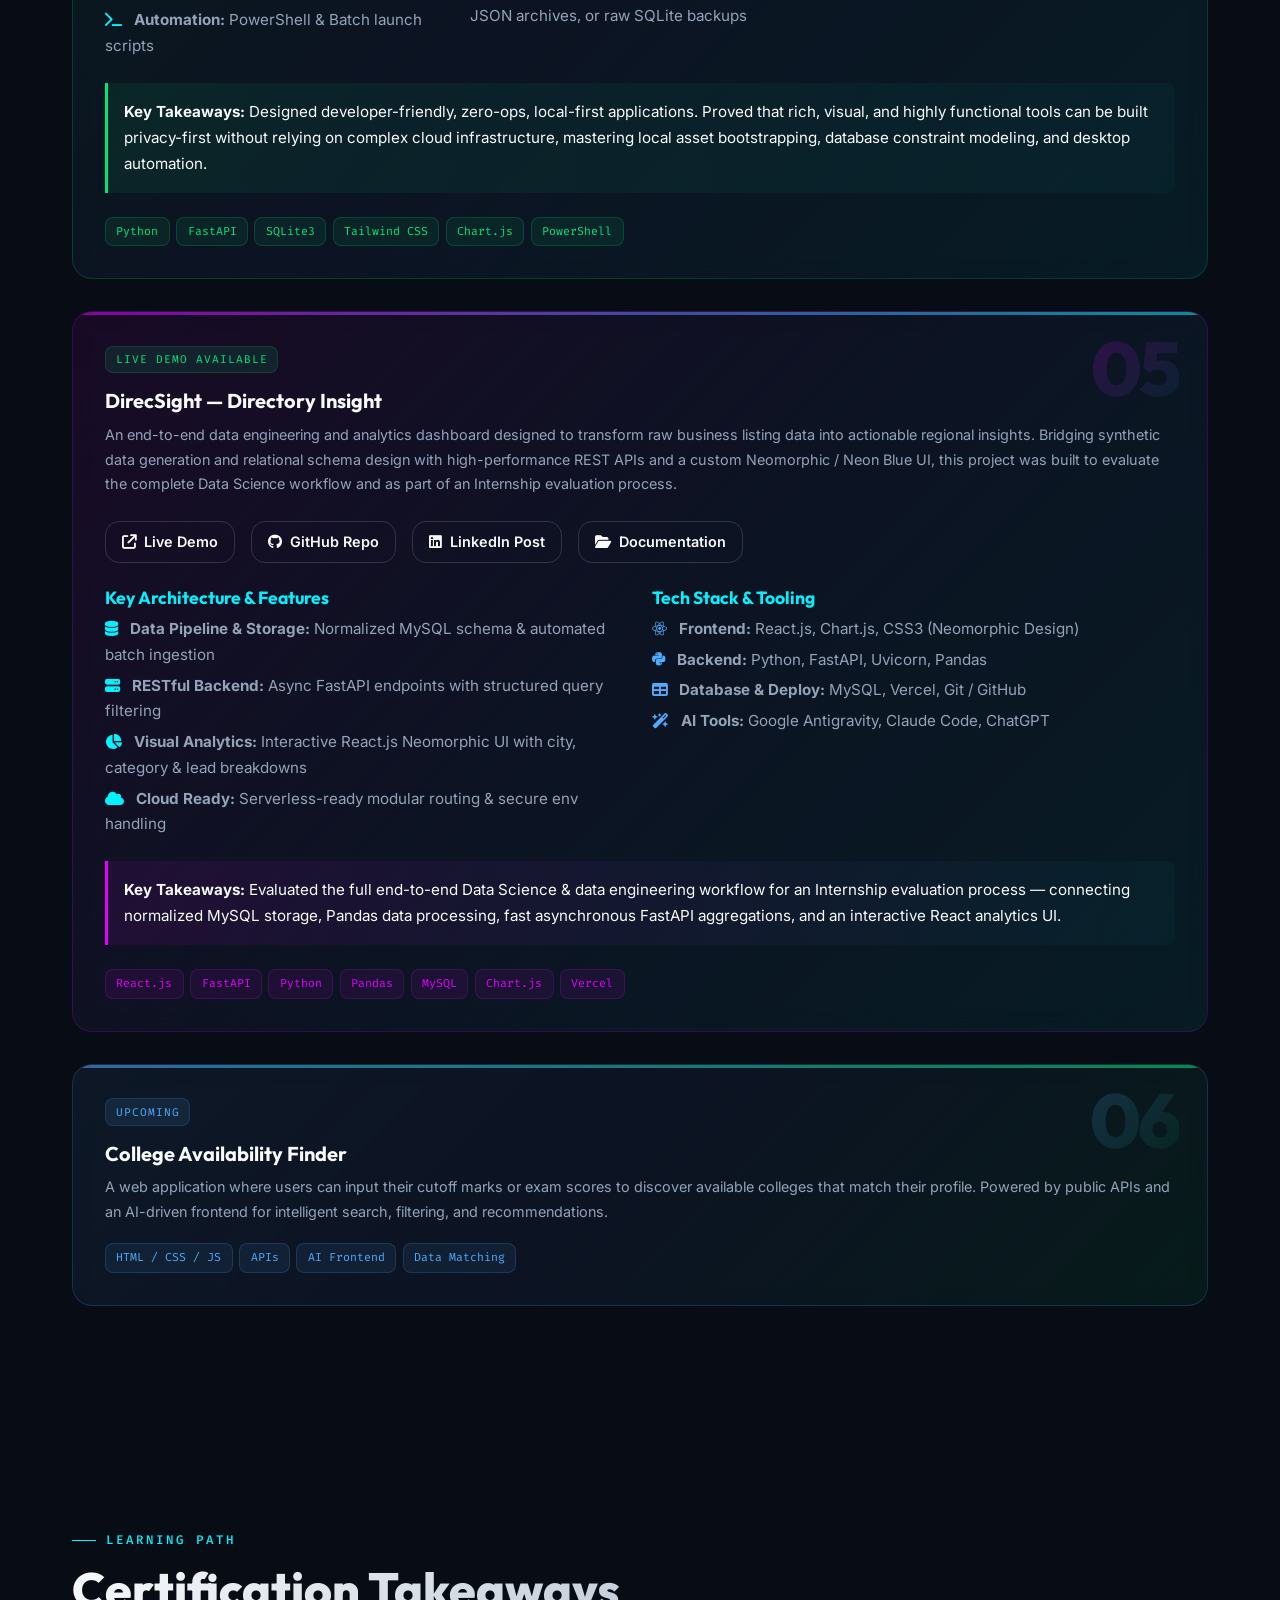
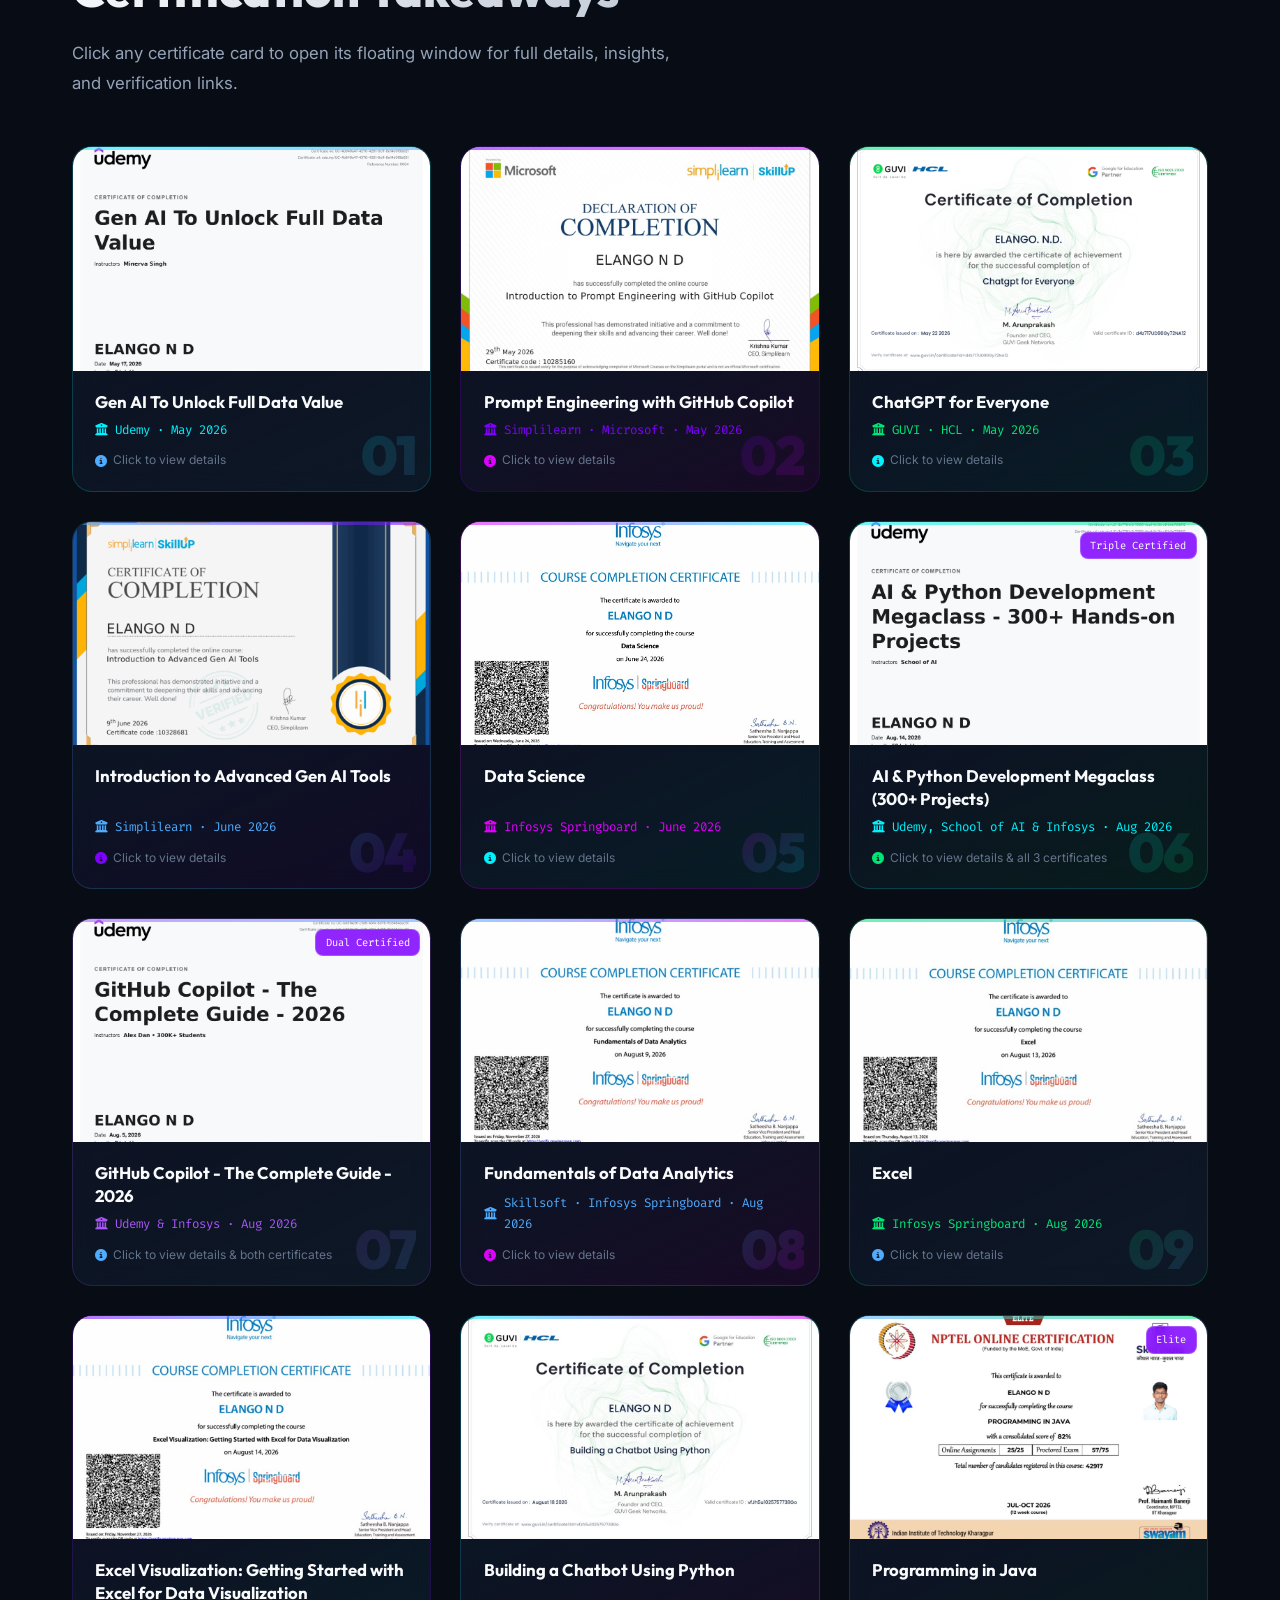
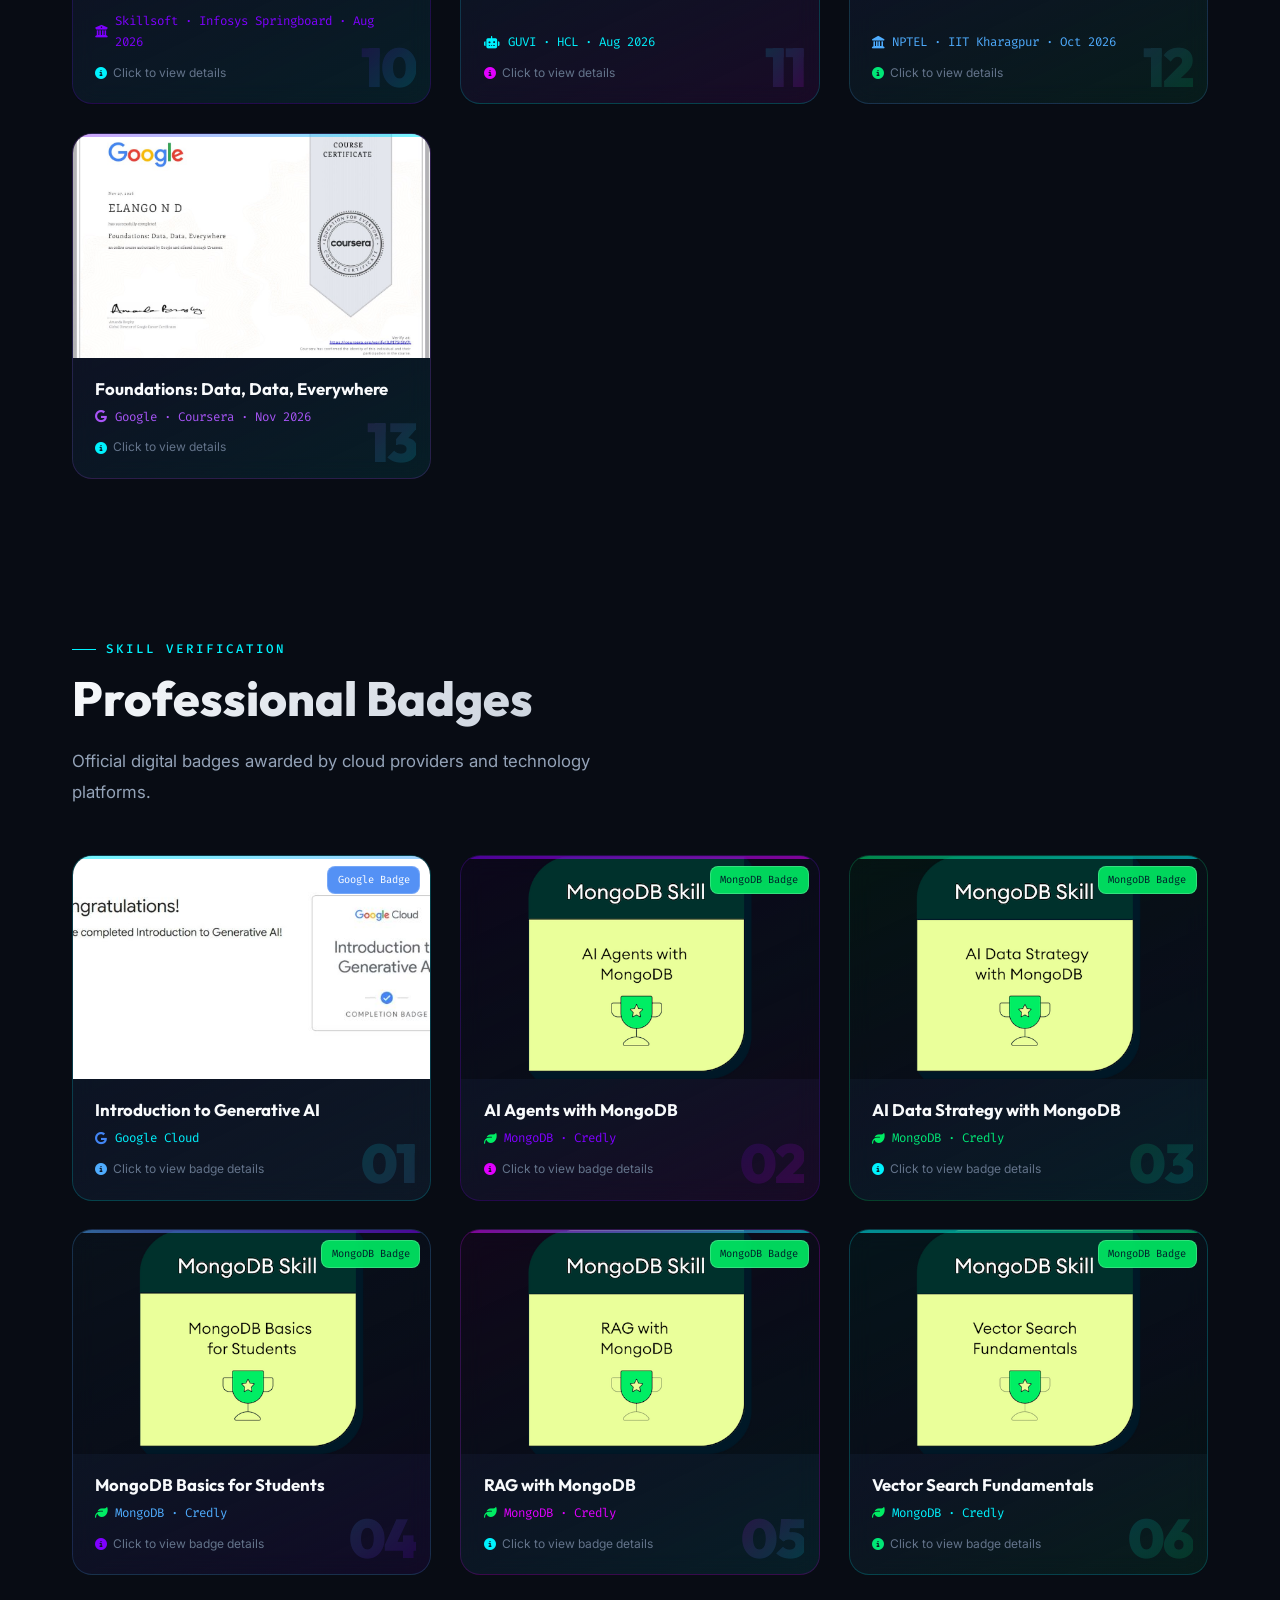
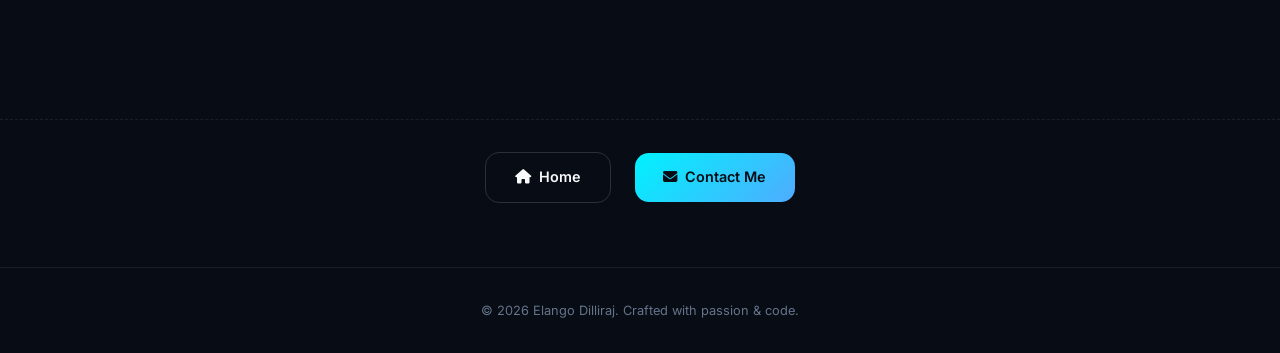
==== commit 54355486: "Added Data Analytic Certificate" ====
--- a/certifications-projects.html
+++ b/certifications-projects.html
@@ -28,7 +28,17 @@
         <li><a href="tech-skills.html"><i class="fa-solid fa-brain"></i> Technical Skills</a></li>
         <li><a href="soft-skills.html"><i class="fa-solid fa-bolt"></i> Soft Skills</a></li>
         <li><a href="certifications-projects.html"><i class="fa-solid fa-clapperboard"></i> Projects</a></li>
-        <li><a href="certifications-projects.html#certificates"><svg class="nav-cert-logo" viewBox="0 0 24 24" fill="none" xmlns="http://www.w3.org/2000/svg" aria-hidden="true"><rect x="2.5" y="4" width="16" height="12.5" rx="2.2" fill="currentColor" fill-opacity="0.14" stroke="currentColor" stroke-width="1.6"/><path d="M5.5 8H14.5M5.5 11H11.5M5.5 13.5H9.5" stroke="currentColor" stroke-width="1.4" stroke-linecap="round" opacity="0.85"/><circle cx="17.5" cy="14.5" r="3.8" fill="#080c14" stroke="currentColor" stroke-width="1.6"/><circle cx="17.5" cy="14.5" r="1.4" fill="currentColor"/><path d="M15.8 17.8L15 21.5L17.5 20L20 21.5L19.2 17.8" fill="currentColor" fill-opacity="0.35" stroke="currentColor" stroke-width="1.3" stroke-linejoin="round"/></svg> Certificates</a></li>
+        <li><a href="certifications-projects.html#certificates"><svg class="nav-cert-logo" viewBox="0 0 24 24"
+              fill="none" xmlns="http://www.w3.org/2000/svg" aria-hidden="true">
+              <rect x="2.5" y="4" width="16" height="12.5" rx="2.2" fill="currentColor" fill-opacity="0.14"
+                stroke="currentColor" stroke-width="1.6" />
+              <path d="M5.5 8H14.5M5.5 11H11.5M5.5 13.5H9.5" stroke="currentColor" stroke-width="1.4"
+                stroke-linecap="round" opacity="0.85" />
+              <circle cx="17.5" cy="14.5" r="3.8" fill="#080c14" stroke="currentColor" stroke-width="1.6" />
+              <circle cx="17.5" cy="14.5" r="1.4" fill="currentColor" />
+              <path d="M15.8 17.8L15 21.5L17.5 20L20 21.5L19.2 17.8" fill="currentColor" fill-opacity="0.35"
+                stroke="currentColor" stroke-width="1.3" stroke-linejoin="round" />
+            </svg> Certificates</a></li>
         <li><a href="interests.html"><i class="fa-solid fa-torii-gate"></i> Interests</a></li>
       </ul>
     </div>
@@ -114,8 +124,7 @@
             </div>
           </div>
 
-          <div
-            class="project-takeaways">
+          <div class="project-takeaways">
             <p style="margin: 0; font-size: 0.95rem; color: var(--text-primary);"><strong>Key Takeaways:</strong>
               Learned the real world need of the webpages and User needs. Potentially done the R&D works to fulfill the
               users experience for this particular event. Used the maximum potential of HTML and CSS. Gained a much
@@ -135,7 +144,10 @@
           <span class="project-status completed">Live Demo Available</span>
           <h3>Tamil Isai Sangamam</h3>
 
-          <p>A full-stack, dark-mode interactive web application engineered to explore legendary Tamil musicians through dynamic visual state transformations, interactive event registration, and responsive music exploration. Features decoupled frontend presentation, a lightweight REST API backend, automated CI/CD pipelines, and an AI-assisted multi-model engineering workflow.</p>
+          <p>A full-stack, dark-mode interactive web application engineered to explore legendary Tamil musicians through
+            dynamic visual state transformations, interactive event registration, and responsive music exploration.
+            Features decoupled frontend presentation, a lightweight REST API backend, automated CI/CD pipelines, and an
+            AI-assisted multi-model engineering workflow.</p>
 
           <div style="margin-top: 1.5rem; display: flex; gap: 1rem; flex-wrap: wrap;">
             <a href="https://tamil-isai-sangamam-two.vercel.app/" target="_blank" rel="noopener" class="btn btn-outline"
@@ -144,15 +156,15 @@
             <a href="https://github.com/ELANGO-DILLIRAJ/Tamil-Isai-Sangamam" target="_blank" rel="noopener"
               class="btn btn-outline" style="padding: 0.5rem 1rem; font-size: 0.9rem;"><i
                 class="fa-brands fa-github"></i> GitHub Repo</a>
-            <a href="https://lnkd.in/p/gVMVekVk"
-              target="_blank" rel="noopener" class="btn btn-outline" style="padding: 0.5rem 1rem; font-size: 0.9rem;"><i
-                class="fa-brands fa-linkedin"></i> LinkedIn Post</a>
+            <a href="https://lnkd.in/p/gVMVekVk" target="_blank" rel="noopener" class="btn btn-outline"
+              style="padding: 0.5rem 1rem; font-size: 0.9rem;"><i class="fa-brands fa-linkedin"></i> LinkedIn Post</a>
           </div>
 
           <div
             style="margin-top: 1.5rem; display: grid; grid-template-columns: repeat(auto-fit, minmax(250px, 1fr)); gap: 1.5rem;">
             <div>
-              <h4 style="color: var(--accent-cyan); margin-bottom: 0.5rem; font-size: 1.1rem;">Tech Stack & Architecture</h4>
+              <h4 style="color: var(--accent-cyan); margin-bottom: 0.5rem; font-size: 1.1rem;">Tech Stack & Architecture
+              </h4>
               <ul
                 style="list-style: none; padding: 0; color: var(--text-secondary); font-size: 0.95rem; display: flex; flex-direction: column; gap: 0.3rem;">
                 <li><i class="fa-solid fa-code" style="color: var(--accent-cyan); margin-right: 8px;"></i>
@@ -209,10 +221,12 @@
             </div>
           </div>
 
-          <div
-            class="project-takeaways">
+          <div class="project-takeaways">
             <p style="margin: 0; font-size: 0.95rem; color: var(--text-primary);"><strong>Key Takeaways:</strong>
-              Gained comprehensive full-lifecycle web development experience from conceptualization to production CI/CD deployment. Mastered advanced multi-model AI workflows (Antigravity IDE, Gemini, Claude Code, GPT) from Agentic AI prototyping to automation, while engineering high-performance dynamic token state management in React.</p>
+              Gained comprehensive full-lifecycle web development experience from conceptualization to production CI/CD
+              deployment. Mastered advanced multi-model AI workflows (Antigravity IDE, Gemini, Claude Code, GPT) from
+              Agentic AI prototyping to automation, while engineering high-performance dynamic token state management in
+              React.</p>
           </div>
 
           <div class="project-tech-tags" style="margin-top: 1.5rem;">
@@ -309,8 +323,7 @@
             </div>
           </div>
 
-          <div
-            class="project-takeaways">
+          <div class="project-takeaways">
             <p style="margin: 0; font-size: 0.95rem; color: var(--text-primary);"><strong>Key Takeaways:</strong>
               Gained deep hands-on experience in full-stack architecture, cross-domain CORS troubleshooting, production
               OAuth 2.0 configurations, and cloud deployment pipelines across Netlify and Render. Utilized AI pair
@@ -413,8 +426,7 @@
             </div>
           </div>
 
-          <div
-            class="project-takeaways">
+          <div class="project-takeaways">
             <p style="margin: 0; font-size: 0.95rem; color: var(--text-primary);"><strong>Key Takeaways:</strong>
               Designed developer-friendly, zero-ops, local-first applications. Proved that rich, visual, and highly
               functional tools can be built privacy-first without relying on complex cloud infrastructure, mastering
@@ -450,8 +462,8 @@
             <a href="https://lnkd.in/p/giYWJeVC" target="_blank" rel="noopener" class="btn btn-outline"
               style="padding: 0.5rem 1rem; font-size: 0.9rem;"><i class="fa-brands fa-linkedin"></i> LinkedIn Post</a>
             <a href="https://drive.google.com/drive/folders/1Alc5N3tHOj5E6i-lS3yiQ_46dxQUDIzn?usp=sharing"
-              target="_blank" rel="noopener" class="btn btn-outline"
-              style="padding: 0.5rem 1rem; font-size: 0.9rem;"><i class="fa-solid fa-folder-open"></i>
+              target="_blank" rel="noopener" class="btn btn-outline" style="padding: 0.5rem 1rem; font-size: 0.9rem;"><i
+                class="fa-solid fa-folder-open"></i>
               Documentation</a>
           </div>
 
@@ -492,7 +504,8 @@
                 <li><i class="fa-solid fa-table" style="color: var(--accent-blue); margin-right: 8px;"></i>
                   <strong>Database &amp; Deploy:</strong> MySQL, Vercel, Git / GitHub
                 </li>
-                <li><i class="fa-solid fa-wand-magic-sparkles" style="color: var(--accent-blue); margin-right: 8px;"></i>
+                <li><i class="fa-solid fa-wand-magic-sparkles"
+                    style="color: var(--accent-blue); margin-right: 8px;"></i>
                   <strong>AI Tools:</strong> Google Antigravity, Claude Code, ChatGPT
                 </li>
               </ul>
@@ -823,6 +836,43 @@
           </div>
         </div>
 
+        <!-- Cert Card 13 -->
+        <div class="cert-card reveal" id="cert-13">
+          <div class="cert-card-img-wrap">
+            <img src="assets/certificates/infosys-data-analytics.jpg"
+              alt="Fundamentals of Data Analytics — Skillsoft & Infosys Springboard" />
+          </div>
+          <div class="cert-card-info">
+            <h4 class="cert-card-title">Fundamentals of Data Analytics</h4>
+            <div class="cert-card-meta"><i class="fa-solid fa-building-columns"></i> Skillsoft · Infosys Springboard ·
+              Aug 2026</div>
+            <div class="cert-card-hint"><i class="fa-solid fa-circle-info"></i> Click to view details</div>
+          </div>
+          <div class="cert-card-modal-content" style="display: none;">
+            <div class="cert-modal-images">
+              <img src="assets/certificates/infosys-data-analytics.jpg"
+                alt="Fundamentals of Data Analytics — Skillsoft & Infosys Springboard" />
+            </div>
+            <div class="cert-modal-details">
+              <h3 class="cert-modal-title">Fundamentals of Data Analytics</h3>
+              <p class="cert-modal-org">Skillsoft (via Infosys Springboard) · August 9, 2026</p>
+              <p><strong>Course Demand:</strong> Data analytics is a foundational skill across AI, Data Science, and
+                modern business intelligence — driving demand for engineers who can turn raw datasets into structured
+                decisions.</p>
+              <p><strong>Why I Learnt This:</strong> Completed through Skillsoft on Infosys Springboard, combining my
+                academic curriculum with personal interest and strong industry demand in data analytics.</p>
+              <p class="purple"><strong>Key Takeaway:</strong> Built a clear foundation in data analytics principles,
+                data lifecycle stages, analytical methodologies, and structured interpretation of datasets.</p>
+              <p><strong>Practical Implementation:</strong> Applied core analytics concepts to frame data questions,
+                evaluate dataset quality, and support academic Data Science and dashboarding workflows.</p>
+              <div class="cert-modal-verify">
+                <a href="https://verify.onwingspan.com" target="_blank" rel="noopener"
+                  class="btn btn-outline verify-link">🔗 Verify Certificate</a>
+              </div>
+            </div>
+          </div>
+        </div>
+
         <!-- Cert Card 9 -->
         <div class="cert-card reveal" id="cert-9">
           <div class="cert-card-img-wrap">
@@ -858,6 +908,45 @@
           </div>
         </div>
 
+        <!-- Cert Card 14 -->
+        <div class="cert-card reveal" id="cert-14">
+          <div class="cert-card-img-wrap">
+            <img src="assets/certificates/infosys-excel-visualization.jpg"
+              alt="Excel Visualization: Getting Started with Excel for Data Visualization — Skillsoft & Infosys Springboard" />
+          </div>
+          <div class="cert-card-info">
+            <h4 class="cert-card-title">Excel Visualization: Getting Started with Excel for Data Visualization</h4>
+            <div class="cert-card-meta"><i class="fa-solid fa-building-columns"></i> Skillsoft · Infosys Springboard ·
+              Aug 2026</div>
+            <div class="cert-card-hint"><i class="fa-solid fa-circle-info"></i> Click to view details</div>
+          </div>
+          <div class="cert-card-modal-content" style="display: none;">
+            <div class="cert-modal-images">
+              <img src="assets/certificates/infosys-excel-visualization.jpg"
+                alt="Excel Visualization: Getting Started with Excel for Data Visualization — Skillsoft & Infosys Springboard" />
+            </div>
+            <div class="cert-modal-details">
+              <h3 class="cert-modal-title">Excel Visualization: Getting Started with Excel for Data Visualization</h3>
+              <p class="cert-modal-org">Skillsoft (via Infosys Springboard) · August 14, 2026</p>
+              <p><strong>Course Demand:</strong> Effective visual storytelling is essential in data roles —
+                organizations
+                rely on clear, accurate charts and dashboards to communicate trends and insights rapidly.</p>
+              <p><strong>Why I Learnt This:</strong> Completed through Skillsoft on Infosys Springboard to complement my
+                academic curriculum, personal interest in visual analytics, and industry demand for data storytelling.
+              </p>
+              <p class="purple"><strong>Key Takeaway:</strong> Learned how to select appropriate chart types, format
+                visual hierarchies, and convert raw tabular spreadsheets into intuitive, decision-ready visualizations.
+              </p>
+              <p><strong>Practical Implementation:</strong> Created structured visual reports and comparative charts in
+                Excel to highlight patterns, distributions, and key metrics across datasets.</p>
+              <div class="cert-modal-verify">
+                <a href="https://verify.onwingspan.com" target="_blank" rel="noopener"
+                  class="btn btn-outline verify-link">🔗 Verify Certificate</a>
+              </div>
+            </div>
+          </div>
+        </div>
+
         <!-- Cert Card 10 -->
         <div class="cert-card reveal" id="cert-10">
           <div class="cert-card-img-wrap">
@@ -876,7 +965,8 @@
             <div class="cert-modal-details">
               <h3 class="cert-modal-title">Building a Chatbot Using Python</h3>
               <p class="cert-modal-org">GUVI · HCL · Google for Education · August 18, 2026 · ID: vfJh5u1025757738Go</p>
-              <p><strong>Course Demand:</strong> Conversational interfaces and automated text-understanding pipelines are
+              <p><strong>Course Demand:</strong> Conversational interfaces and automated text-understanding pipelines
+                are
                 core building blocks in modern Machine Learning, NLP, and AI-driven user assistants.</p>
               <p><strong>Why I Learnt This:</strong> Completed for Machine Learning and related AI applications —
                 strengthening my Python foundations for intent handling, response generation, and interactive model
@@ -885,7 +975,8 @@
                 text preprocessing, and rule/pattern-driven chatbot logic in Python as a practical bridge into NLP and
                 ML-powered assistants.</p>
               <p><strong>Practical Implementation:</strong> Built Python-based conversational workflows capable of
-                parsing user queries, routing intents, and serving automated responses for ML and data-driven projects.</p>
+                parsing user queries, routing intents, and serving automated responses for ML and data-driven projects.
+              </p>
               <div class="cert-modal-verify">
                 <a href="https://www.guvi.in/verify-certificate?id=vfJh5u1025757738Go" target="_blank" rel="noopener"
                   class="btn btn-outline verify-link">🔗 Verify Certificate</a>
@@ -915,9 +1006,12 @@
               <p class="cert-modal-org">NPTEL · Indian Institute of Technology Kharagpur · October 2026</p>
               <p><strong>Course Demand:</strong> Java remains one of the most widely adopted object-oriented programming
                 languages for enterprise backend systems, Android applications, and scalable software engineering.</p>
-              <p><strong>Why I Learnt This:</strong> Completed as part of my institutional academics to build a rigorous,
-                university-level foundation in Java, OOP design, multithreading, and exception handling, certified by IIT Kharagpur.</p>
-              <p class="purple"><strong>Key Takeaway:</strong> Achieved Elite certification with an 82% consolidated score
+              <p><strong>Why I Learnt This:</strong> Completed as part of my institutional academics to build a
+                rigorous,
+                university-level foundation in Java, OOP design, multithreading, and exception handling, certified by
+                IIT Kharagpur.</p>
+              <p class="purple"><strong>Key Takeaway:</strong> Achieved Elite certification with an 82% consolidated
+                score
                 (25/25 in online assignments and 57/75 in the proctored exam) across a 12-week IIT Kharagpur curriculum
                 with 42,917 registered candidates.</p>
               <p><strong>Practical Implementation:</strong> Applied object-oriented principles, interfaces, collections,
@@ -933,7 +1027,8 @@
         <!-- Cert Card 12 -->
         <div class="cert-card reveal" id="cert-12">
           <div class="cert-card-img-wrap">
-            <img src="assets/certificates/google-data-everywhere.jpg" alt="Foundations: Data, Data, Everywhere — Google & Coursera" />
+            <img src="assets/certificates/google-data-everywhere.jpg"
+              alt="Foundations: Data, Data, Everywhere — Google & Coursera" />
           </div>
           <div class="cert-card-info">
             <h4 class="cert-card-title">Foundations: Data, Data, Everywhere</h4>
@@ -943,7 +1038,8 @@
           </div>
           <div class="cert-card-modal-content" style="display: none;">
             <div class="cert-modal-images">
-              <img src="assets/certificates/google-data-everywhere.jpg" alt="Foundations: Data, Data, Everywhere — Google & Coursera" />
+              <img src="assets/certificates/google-data-everywhere.jpg"
+                alt="Foundations: Data, Data, Everywhere — Google & Coursera" />
             </div>
             <div class="cert-modal-details">
               <h3 class="cert-modal-title">Foundations: Data, Data, Everywhere</h3>
@@ -956,11 +1052,13 @@
               <p class="purple"><strong>Key Takeaway:</strong> Mastered mapping end-to-end data workflows from
                 collection to stakeholder storytelling, and recognized how clean data ecosystems directly inform
                 engineering strategies and power intelligent applications.</p>
-              <p><strong>Practical Implementation:</strong> Applied problem-oriented analytical frameworks, SQL/spreadsheet
-                workflow planning, and data-driven decision-making principles across academic Data Science coursework.</p>
-              <div class="cert-modal-verify">
-                <a href="https://www.coursera.org/account/accomplishments/verify/ILPI75JSJV7J" target="_blank" rel="noopener"
-                  class="btn btn-outline verify-link">🔗 Verify Certificate</a>
+              <p><strong>Practical Implementation:</strong> Applied problem-oriented analytical frameworks,
+                SQL/spreadsheet
+                workflow planning, and data-driven decision-making principles across academic Data Science coursework.
+              </p>
+              <div class="cert-modal-verify">
+                <a href="https://www.coursera.org/account/accomplishments/verify/ILPI75JSJV7J" target="_blank"
+                  rel="noopener" class="btn btn-outline verify-link">🔗 Verify Certificate</a>
               </div>
             </div>
           </div>
@@ -1015,7 +1113,8 @@
         <!-- Badge 2 -->
         <div class="cert-card reveal" id="badge-2">
           <div class="cert-card-img-wrap">
-            <span class="cert-card-badge" style="background: rgba(0, 237, 100, 0.9); color: #001e2b;">MongoDB Badge</span>
+            <span class="cert-card-badge" style="background: rgba(0, 237, 100, 0.9); color: #001e2b;">MongoDB
+              Badge</span>
             <img src="assets/certificates/mongodb-ai-agents.png" alt="Building AI Agents with MongoDB — MongoDB" />
           </div>
           <div class="cert-card-info">
@@ -1025,19 +1124,26 @@
           </div>
           <div class="cert-card-modal-content" style="display: none;">
             <div class="cert-modal-images">
-              <img src="assets/certificates/mongodb-ai-agents.png"
-                alt="Building AI Agents with MongoDB — MongoDB" />
+              <img src="assets/certificates/mongodb-ai-agents.png" alt="Building AI Agents with MongoDB — MongoDB" />
             </div>
             <div class="cert-modal-details">
               <h3 class="cert-modal-title">Building AI Agents with MongoDB</h3>
               <p class="cert-modal-org">MongoDB · Credly Verified Skill Badge</p>
-              <p><strong>Course Demand:</strong> Autonomous AI agents that interact with operational data stores and vector indexes are central to next-generation enterprise applications and AI-driven automation.</p>
-              <p><strong>Why I Learnt This:</strong> To gain hands-on expertise in architecting multi-tool AI agents capable of reasoning, retrieving contextual knowledge from MongoDB, and persisting memories across interactions.</p>
-              <p class="purple"><strong>Key Takeaway:</strong> Mastered creating multi-tool AI agents that leverage MongoDB for document and vector search, defining agent decision-making workflows to utilize multiple tools, and implementing both short-term and long-term memory systems.</p>
-              <p><strong>Practical Implementation:</strong> Implemented AI agent workflows integrating MongoDB Atlas Vector Search, tool-calling pipelines, and memory storage to power dynamic, context-aware autonomous systems.</p>
+              <p><strong>Course Demand:</strong> Autonomous AI agents that interact with operational data stores and
+                vector indexes are central to next-generation enterprise applications and AI-driven automation.</p>
+              <p><strong>Why I Learnt This:</strong> To gain hands-on expertise in architecting multi-tool AI agents
+                capable of reasoning, retrieving contextual knowledge from MongoDB, and persisting memories across
+                interactions.</p>
+              <p class="purple"><strong>Key Takeaway:</strong> Mastered creating multi-tool AI agents that leverage
+                MongoDB for document and vector search, defining agent decision-making workflows to utilize multiple
+                tools, and implementing both short-term and long-term memory systems.</p>
+              <p><strong>Practical Implementation:</strong> Implemented AI agent workflows integrating MongoDB Atlas
+                Vector Search, tool-calling pipelines, and memory storage to power dynamic, context-aware autonomous
+                systems.</p>
               <div class="cert-modal-verify">
                 <a href="https://www.credly.com/badges/854cad26-2dfa-484a-b607-1eb29ce79511" target="_blank"
-                  rel="noopener" class="btn btn-outline verify-link"><i class="fa-solid fa-award"></i> Verify Badge on Credly</a>
+                  rel="noopener" class="btn btn-outline verify-link"><i class="fa-solid fa-award"></i> Verify Badge on
+                  Credly</a>
               </div>
             </div>
           </div>
@@ -1046,7 +1152,8 @@
         <!-- Badge 3 -->
         <div class="cert-card reveal" id="badge-3">
           <div class="cert-card-img-wrap">
-            <span class="cert-card-badge" style="background: rgba(0, 237, 100, 0.9); color: #001e2b;">MongoDB Badge</span>
+            <span class="cert-card-badge" style="background: rgba(0, 237, 100, 0.9); color: #001e2b;">MongoDB
+              Badge</span>
             <img src="assets/certificates/mongodb-ai-data-strategy.png" alt="AI Data Strategy with MongoDB — MongoDB" />
           </div>
           <div class="cert-card-info">
@@ -1062,13 +1169,22 @@
             <div class="cert-modal-details">
               <h3 class="cert-modal-title">AI and Innovation: How MongoDB Enables a Resilient AI Strategy</h3>
               <p class="cert-modal-org">MongoDB · Credly Verified Skill Badge</p>
-              <p><strong>Course Demand:</strong> Managing diverse data types across fragmented tools is a leading cause for AI initiative failures. Designing unified, resilient data architectures is essential for scalable enterprise AI.</p>
-              <p><strong>Why I Learnt This:</strong> To understand strategic data infrastructure design—how unifying operational databases and vector search in MongoDB eliminates data friction and powers production-grade RAG systems.</p>
-              <p class="purple"><strong>Key Takeaway:</strong> Learned how to architect resilient AI data strategies by leveraging MongoDB to manage unstructured and structured data in one place, streamlining RAG workflows, and preventing data isolation.</p>
-              <p><strong>Practical Implementation:</strong> Designed unified data pipelines combining MongoDB document models with Atlas Vector Search to eliminate synchronization lag and simplify backend architecture for intelligent AI applications.</p>
+              <p><strong>Course Demand:</strong> Managing diverse data types across fragmented tools is a leading cause
+                for AI initiative failures. Designing unified, resilient data architectures is essential for scalable
+                enterprise AI.</p>
+              <p><strong>Why I Learnt This:</strong> To understand strategic data infrastructure design—how unifying
+                operational databases and vector search in MongoDB eliminates data friction and powers production-grade
+                RAG systems.</p>
+              <p class="purple"><strong>Key Takeaway:</strong> Learned how to architect resilient AI data strategies by
+                leveraging MongoDB to manage unstructured and structured data in one place, streamlining RAG workflows,
+                and preventing data isolation.</p>
+              <p><strong>Practical Implementation:</strong> Designed unified data pipelines combining MongoDB document
+                models with Atlas Vector Search to eliminate synchronization lag and simplify backend architecture for
+                intelligent AI applications.</p>
               <div class="cert-modal-verify">
                 <a href="https://www.credly.com/badges/d51b7532-e739-41fe-ba7d-2ade742941e2" target="_blank"
-                  rel="noopener" class="btn btn-outline verify-link"><i class="fa-solid fa-award"></i> Verify Badge on Credly</a>
+                  rel="noopener" class="btn btn-outline verify-link"><i class="fa-solid fa-award"></i> Verify Badge on
+                  Credly</a>
               </div>
             </div>
           </div>
@@ -1077,7 +1193,8 @@
         <!-- Badge 4 -->
         <div class="cert-card reveal" id="badge-4">
           <div class="cert-card-img-wrap">
-            <span class="cert-card-badge" style="background: rgba(0, 237, 100, 0.9); color: #001e2b;">MongoDB Badge</span>
+            <span class="cert-card-badge" style="background: rgba(0, 237, 100, 0.9); color: #001e2b;">MongoDB
+              Badge</span>
             <img src="assets/certificates/mongodb-basics-students.png" alt="MongoDB Basics for Students — MongoDB" />
           </div>
           <div class="cert-card-info">
@@ -1087,19 +1204,26 @@
           </div>
           <div class="cert-card-modal-content" style="display: none;">
             <div class="cert-modal-images">
-              <img src="assets/certificates/mongodb-basics-students.png"
-                alt="MongoDB Basics for Students — MongoDB" />
+              <img src="assets/certificates/mongodb-basics-students.png" alt="MongoDB Basics for Students — MongoDB" />
             </div>
             <div class="cert-modal-details">
               <h3 class="cert-modal-title">MongoDB Basics for Students</h3>
               <p class="cert-modal-org">MongoDB · Credly Verified Skill Badge</p>
-              <p><strong>Course Demand:</strong> Modern software systems demand flexible, high-performance database architectures. Proficiency with the document model, scaling, and cloud deployment is essential for developers.</p>
-              <p><strong>Why I Learnt This:</strong> To establish a solid foundation in NoSQL distributed databases, document modeling, and deploying cloud-native clusters with MongoDB Atlas.</p>
-              <p class="purple"><strong>Key Takeaway:</strong> Mastered core database fundamentals including flexible schema design with the JSON/BSON document model, indexing, scaling and replication in distributed environments, and deploying managed clusters on MongoDB Atlas.</p>
-              <p><strong>Practical Implementation:</strong> Provisioned and configured MongoDB Atlas cloud clusters, designed schema structures for web and AI projects, and performed CRUD and aggregation operations for application data storage.</p>
+              <p><strong>Course Demand:</strong> Modern software systems demand flexible, high-performance database
+                architectures. Proficiency with the document model, scaling, and cloud deployment is essential for
+                developers.</p>
+              <p><strong>Why I Learnt This:</strong> To establish a solid foundation in NoSQL distributed databases,
+                document modeling, and deploying cloud-native clusters with MongoDB Atlas.</p>
+              <p class="purple"><strong>Key Takeaway:</strong> Mastered core database fundamentals including flexible
+                schema design with the JSON/BSON document model, indexing, scaling and replication in distributed
+                environments, and deploying managed clusters on MongoDB Atlas.</p>
+              <p><strong>Practical Implementation:</strong> Provisioned and configured MongoDB Atlas cloud clusters,
+                designed schema structures for web and AI projects, and performed CRUD and aggregation operations for
+                application data storage.</p>
               <div class="cert-modal-verify">
                 <a href="https://www.credly.com/badges/528a5d94-5142-4866-a310-3bcb5a66bb04" target="_blank"
-                  rel="noopener" class="btn btn-outline verify-link"><i class="fa-solid fa-award"></i> Verify Badge on Credly</a>
+                  rel="noopener" class="btn btn-outline verify-link"><i class="fa-solid fa-award"></i> Verify Badge on
+                  Credly</a>
               </div>
             </div>
           </div>
@@ -1108,7 +1232,8 @@
         <!-- Badge 5 -->
         <div class="cert-card reveal" id="badge-5">
           <div class="cert-card-img-wrap">
-            <span class="cert-card-badge" style="background: rgba(0, 237, 100, 0.9); color: #001e2b;">MongoDB Badge</span>
+            <span class="cert-card-badge" style="background: rgba(0, 237, 100, 0.9); color: #001e2b;">MongoDB
+              Badge</span>
             <img src="assets/certificates/mongodb-rag.png" alt="RAG with MongoDB — MongoDB" />
           </div>
           <div class="cert-card-info">
@@ -1118,19 +1243,26 @@
           </div>
           <div class="cert-card-modal-content" style="display: none;">
             <div class="cert-modal-images">
-              <img src="assets/certificates/mongodb-rag.png"
-                alt="RAG with MongoDB — MongoDB" />
+              <img src="assets/certificates/mongodb-rag.png" alt="RAG with MongoDB — MongoDB" />
             </div>
             <div class="cert-modal-details">
               <h3 class="cert-modal-title">Building RAG Apps Using MongoDB</h3>
               <p class="cert-modal-org">MongoDB · Credly Verified Skill Badge</p>
-              <p><strong>Course Demand:</strong> Retrieval-Augmented Generation (RAG) is the gold standard for grounding LLMs in accurate, up-to-date data—minimizing hallucinations and unlocking intelligent semantic search across enterprise knowledge bases.</p>
-              <p><strong>Why I Learnt This:</strong> To master the creation of production-ready RAG applications by leveraging MongoDB Atlas Vector Search, vector embeddings, and optimized retrieval pipelines.</p>
-              <p class="purple"><strong>Key Takeaway:</strong> Validated end-to-end expertise in integrating vector search in MongoDB, chunking and embedding document data, fine-tuning similarity search queries, and enhancing LLM responses with grounded contextual data.</p>
-              <p><strong>Practical Implementation:</strong> Developed vector retrieval pipelines in MongoDB Atlas utilizing vector search indexes to ingest document chunks, retrieve semantic matches, and construct high-precision context prompts for LLMs.</p>
+              <p><strong>Course Demand:</strong> Retrieval-Augmented Generation (RAG) is the gold standard for grounding
+                LLMs in accurate, up-to-date data—minimizing hallucinations and unlocking intelligent semantic search
+                across enterprise knowledge bases.</p>
+              <p><strong>Why I Learnt This:</strong> To master the creation of production-ready RAG applications by
+                leveraging MongoDB Atlas Vector Search, vector embeddings, and optimized retrieval pipelines.</p>
+              <p class="purple"><strong>Key Takeaway:</strong> Validated end-to-end expertise in integrating vector
+                search in MongoDB, chunking and embedding document data, fine-tuning similarity search queries, and
+                enhancing LLM responses with grounded contextual data.</p>
+              <p><strong>Practical Implementation:</strong> Developed vector retrieval pipelines in MongoDB Atlas
+                utilizing vector search indexes to ingest document chunks, retrieve semantic matches, and construct
+                high-precision context prompts for LLMs.</p>
               <div class="cert-modal-verify">
                 <a href="https://www.credly.com/badges/73eb3df1-193e-4a50-99a2-2e6b288eda2b" target="_blank"
-                  rel="noopener" class="btn btn-outline verify-link"><i class="fa-solid fa-award"></i> Verify Badge on Credly</a>
+                  rel="noopener" class="btn btn-outline verify-link"><i class="fa-solid fa-award"></i> Verify Badge on
+                  Credly</a>
               </div>
             </div>
           </div>
@@ -1139,7 +1271,8 @@
         <!-- Badge 6 -->
         <div class="cert-card reveal" id="badge-6">
           <div class="cert-card-img-wrap">
-            <span class="cert-card-badge" style="background: rgba(0, 237, 100, 0.9); color: #001e2b;">MongoDB Badge</span>
+            <span class="cert-card-badge" style="background: rgba(0, 237, 100, 0.9); color: #001e2b;">MongoDB
+              Badge</span>
             <img src="assets/certificates/mongodb-vector-search.png" alt="Vector Search Fundamentals — MongoDB" />
           </div>
           <div class="cert-card-info">
@@ -1149,19 +1282,25 @@
           </div>
           <div class="cert-card-modal-content" style="display: none;">
             <div class="cert-modal-images">
-              <img src="assets/certificates/mongodb-vector-search.png"
-                alt="Vector Search Fundamentals — MongoDB" />
+              <img src="assets/certificates/mongodb-vector-search.png" alt="Vector Search Fundamentals — MongoDB" />
             </div>
             <div class="cert-modal-details">
               <h3 class="cert-modal-title">Building AI-Powered Search with MongoDB Vector Search</h3>
               <p class="cert-modal-org">MongoDB · Credly Verified Skill Badge</p>
-              <p><strong>Course Demand:</strong> AI-powered applications increasingly rely on semantic vector search over keyword matching to power contextual search, recommendations, and multimodal discovery.</p>
-              <p><strong>Why I Learnt This:</strong> To master semantic search indexing, embedding models, vector distance metrics, and implementing fast similarity retrieval inside MongoDB.</p>
-              <p class="purple"><strong>Key Takeaway:</strong> Validated practical capability in building intelligent search experiences using MongoDB Atlas Vector Search—encompassing index creation, embedding management, and advanced similarity querying.</p>
-              <p><strong>Practical Implementation:</strong> Built semantic search pipelines querying vector embeddings alongside structured filters in MongoDB, enabling low-latency semantic matching for AI search applications.</p>
+              <p><strong>Course Demand:</strong> AI-powered applications increasingly rely on semantic vector search
+                over keyword matching to power contextual search, recommendations, and multimodal discovery.</p>
+              <p><strong>Why I Learnt This:</strong> To master semantic search indexing, embedding models, vector
+                distance metrics, and implementing fast similarity retrieval inside MongoDB.</p>
+              <p class="purple"><strong>Key Takeaway:</strong> Validated practical capability in building intelligent
+                search experiences using MongoDB Atlas Vector Search—encompassing index creation, embedding management,
+                and advanced similarity querying.</p>
+              <p><strong>Practical Implementation:</strong> Built semantic search pipelines querying vector embeddings
+                alongside structured filters in MongoDB, enabling low-latency semantic matching for AI search
+                applications.</p>
               <div class="cert-modal-verify">
                 <a href="https://www.credly.com/badges/59abf0cd-58b2-45a1-a7af-1f166da90505" target="_blank"
-                  rel="noopener" class="btn btn-outline verify-link"><i class="fa-solid fa-award"></i> Verify Badge on Credly</a>
+                  rel="noopener" class="btn btn-outline verify-link"><i class="fa-solid fa-award"></i> Verify Badge on
+                  Credly</a>
               </div>
             </div>
           </div>
--- a/styles.css
+++ b/styles.css
@@ -2346,6 +2346,8 @@
 .cert-card:nth-child(9) { --card-c1: 0, 230, 118; --card-c2: 79, 172, 254; }
 .cert-card:nth-child(10) { --card-c1: 127, 0, 255; --card-c2: 0, 242, 254; }
 .cert-card:nth-child(11) { --card-c1: 0, 242, 254; --card-c2: 225, 0, 255; }
+.cert-card:nth-child(12) { --card-c1: 79, 172, 254; --card-c2: 0, 230, 118; }
+.cert-card:nth-child(13) { --card-c1: 168, 85, 247; --card-c2: 0, 242, 254; }
 
 .cert-card::after {
   content: counter(cert-grid-num, decimal-leading-zero);
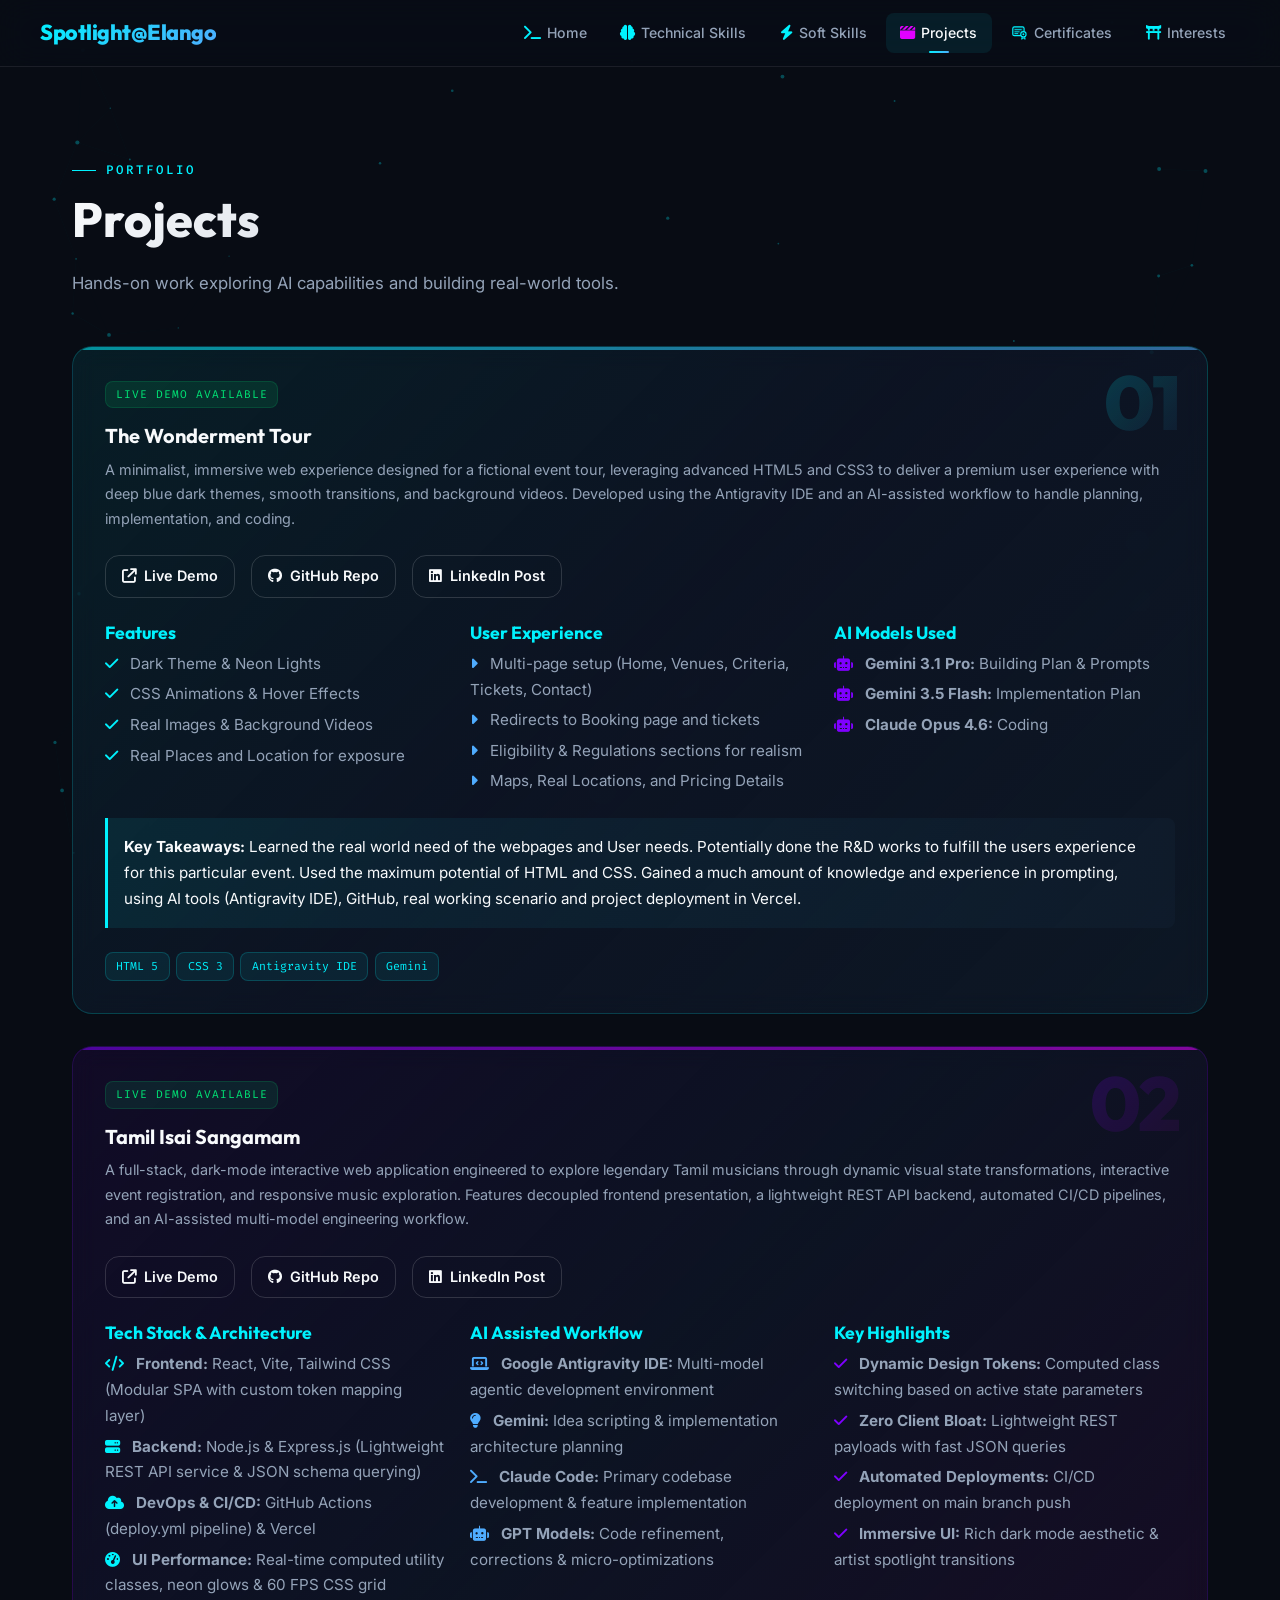
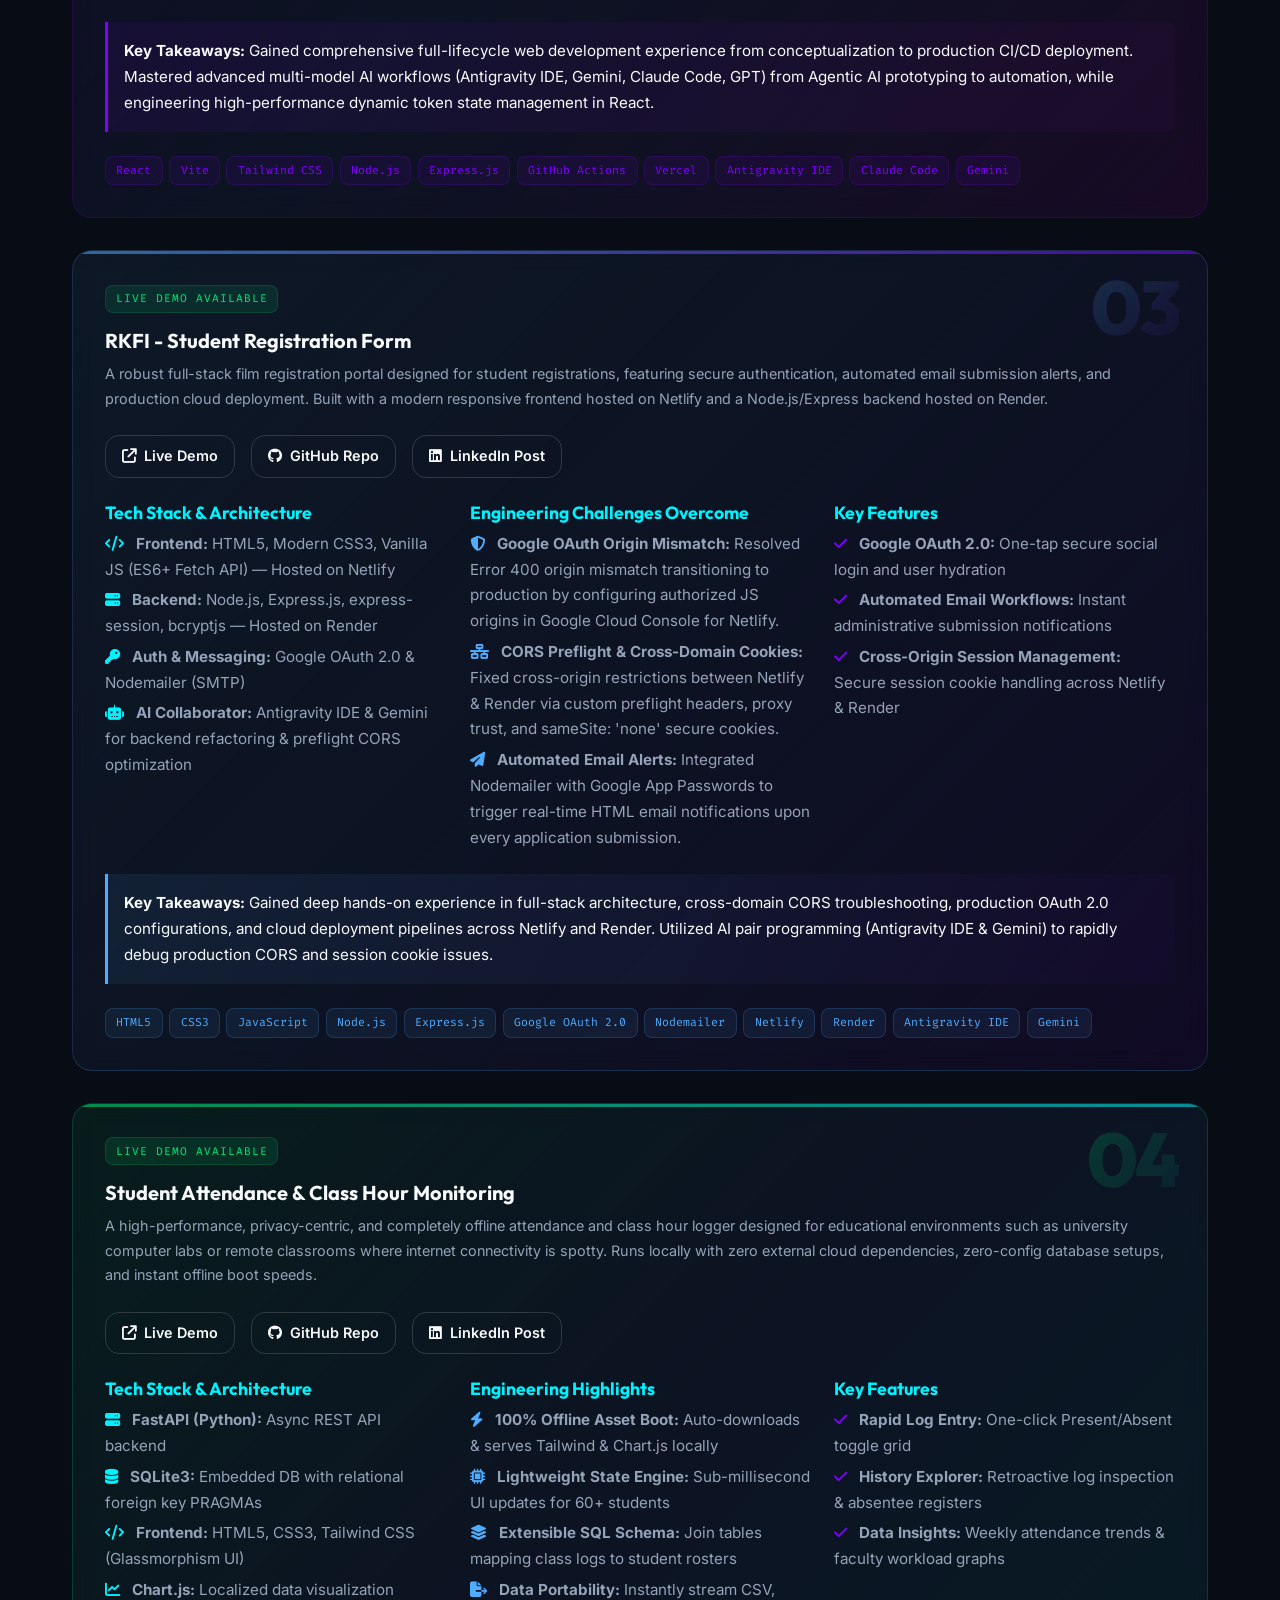
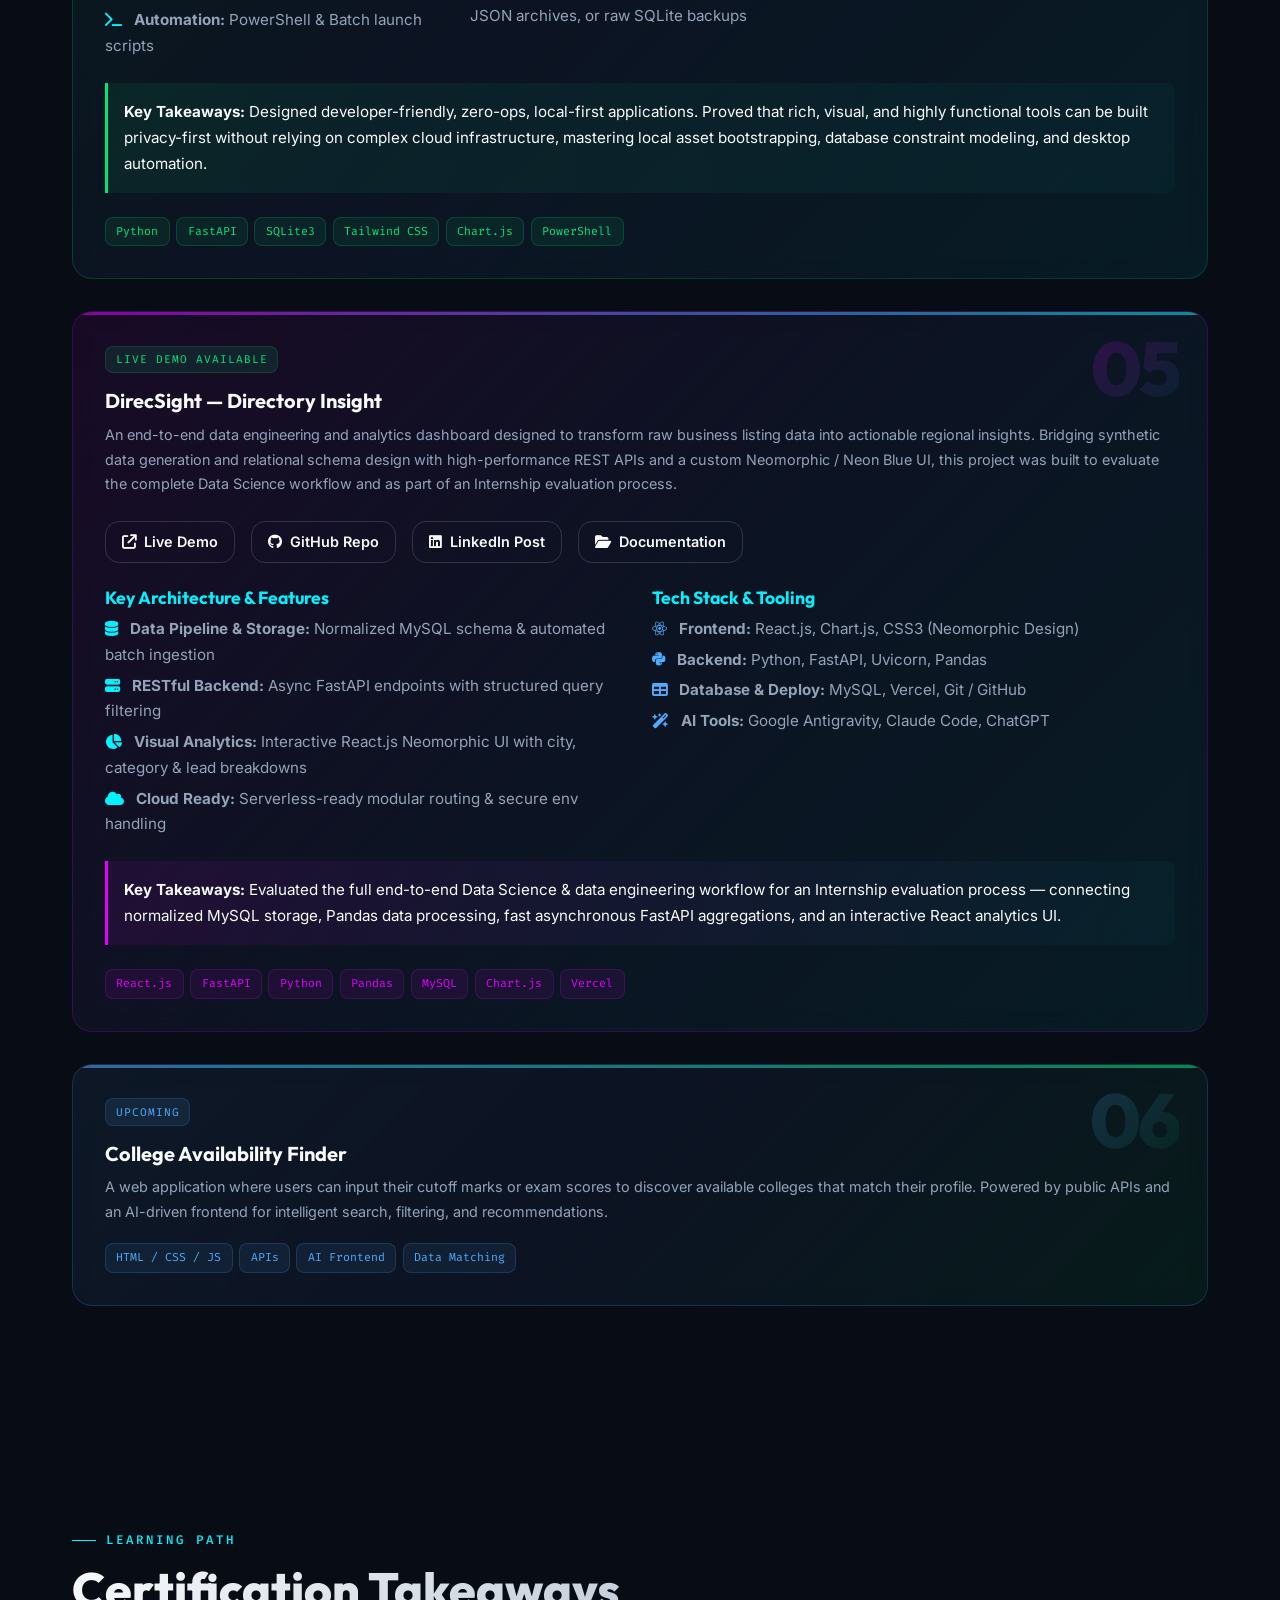
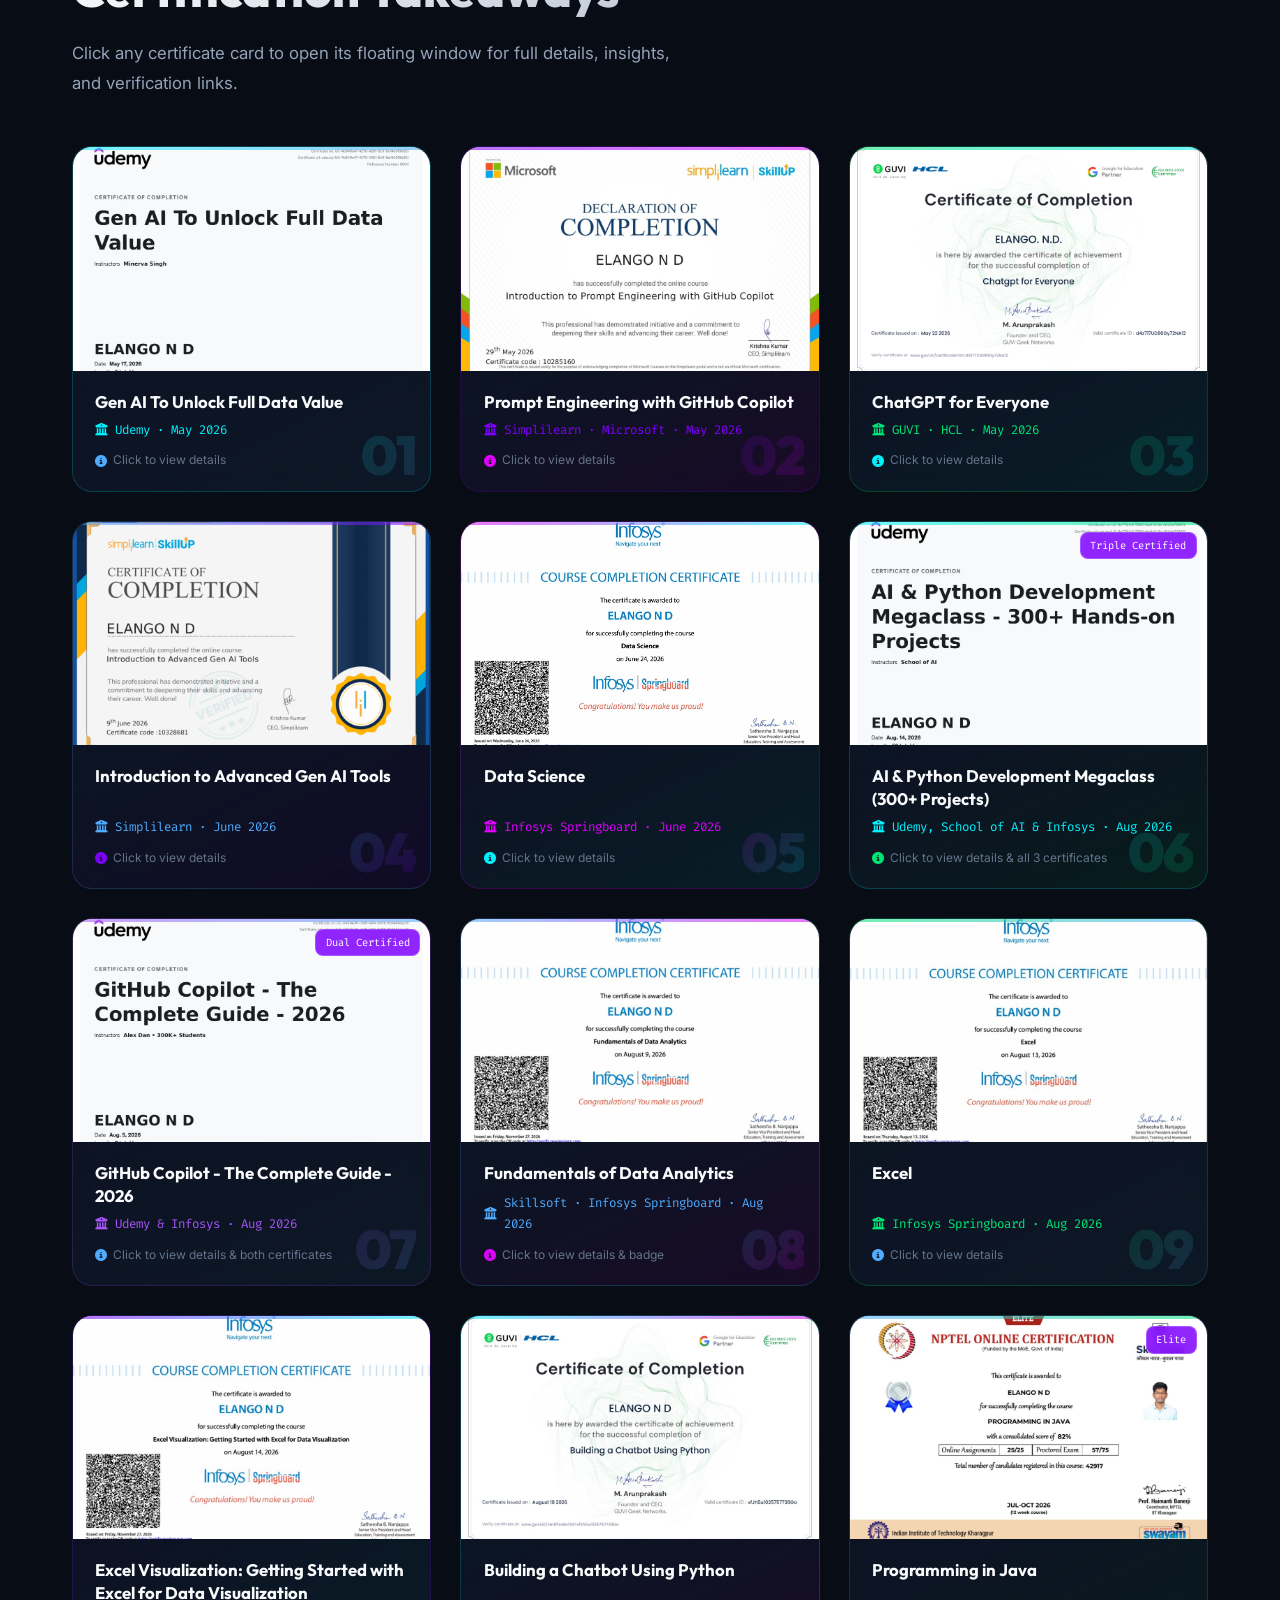
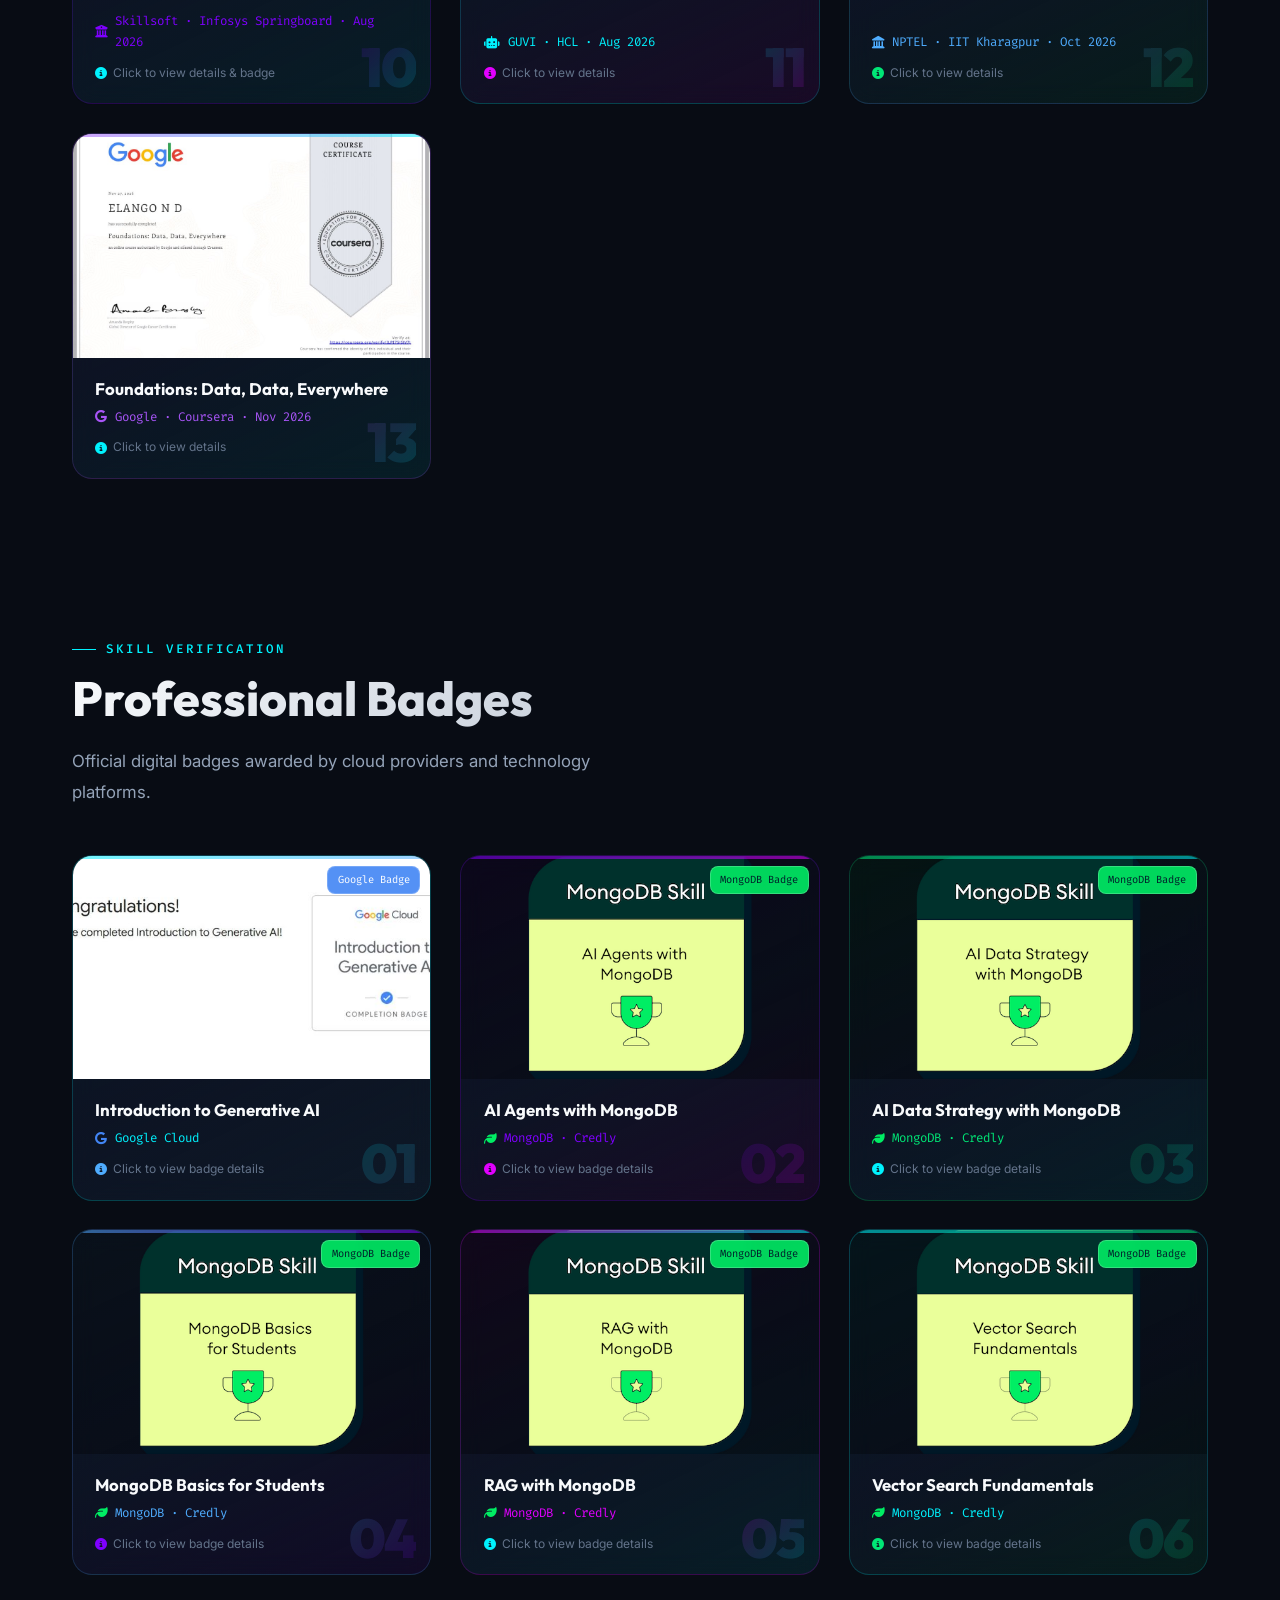
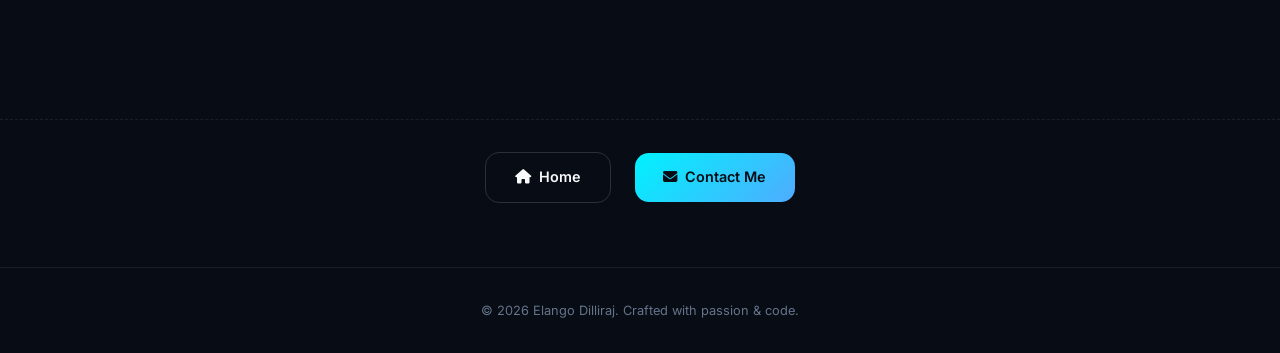
==== commit 15568622: "Added The badges" ====
--- a/certifications-projects.html
+++ b/certifications-projects.html
@@ -846,12 +846,14 @@
             <h4 class="cert-card-title">Fundamentals of Data Analytics</h4>
             <div class="cert-card-meta"><i class="fa-solid fa-building-columns"></i> Skillsoft · Infosys Springboard ·
               Aug 2026</div>
-            <div class="cert-card-hint"><i class="fa-solid fa-circle-info"></i> Click to view details</div>
+            <div class="cert-card-hint"><i class="fa-solid fa-circle-info"></i> Click to view details &amp; badge</div>
           </div>
           <div class="cert-card-modal-content" style="display: none;">
             <div class="cert-modal-images">
               <img src="assets/certificates/infosys-data-analytics.jpg"
                 alt="Fundamentals of Data Analytics — Skillsoft & Infosys Springboard" />
+              <img src="assets/certificates/skillsoft-data-analytics-badge.png"
+                alt="Fundamentals of Data Analytics — Skillsoft Course Completion Badge" />
             </div>
             <div class="cert-modal-details">
               <h3 class="cert-modal-title">Fundamentals of Data Analytics</h3>
@@ -918,12 +920,14 @@
             <h4 class="cert-card-title">Excel Visualization: Getting Started with Excel for Data Visualization</h4>
             <div class="cert-card-meta"><i class="fa-solid fa-building-columns"></i> Skillsoft · Infosys Springboard ·
               Aug 2026</div>
-            <div class="cert-card-hint"><i class="fa-solid fa-circle-info"></i> Click to view details</div>
+            <div class="cert-card-hint"><i class="fa-solid fa-circle-info"></i> Click to view details &amp; badge</div>
           </div>
           <div class="cert-card-modal-content" style="display: none;">
             <div class="cert-modal-images">
               <img src="assets/certificates/infosys-excel-visualization.jpg"
                 alt="Excel Visualization: Getting Started with Excel for Data Visualization — Skillsoft & Infosys Springboard" />
+              <img src="assets/certificates/skillsoft-excel-viz-badge.png"
+                alt="Excel Visualization: Getting Started with Excel for Data Visualization — Skillsoft Course Completion Badge" />
             </div>
             <div class="cert-modal-details">
               <h3 class="cert-modal-title">Excel Visualization: Getting Started with Excel for Data Visualization</h3>
